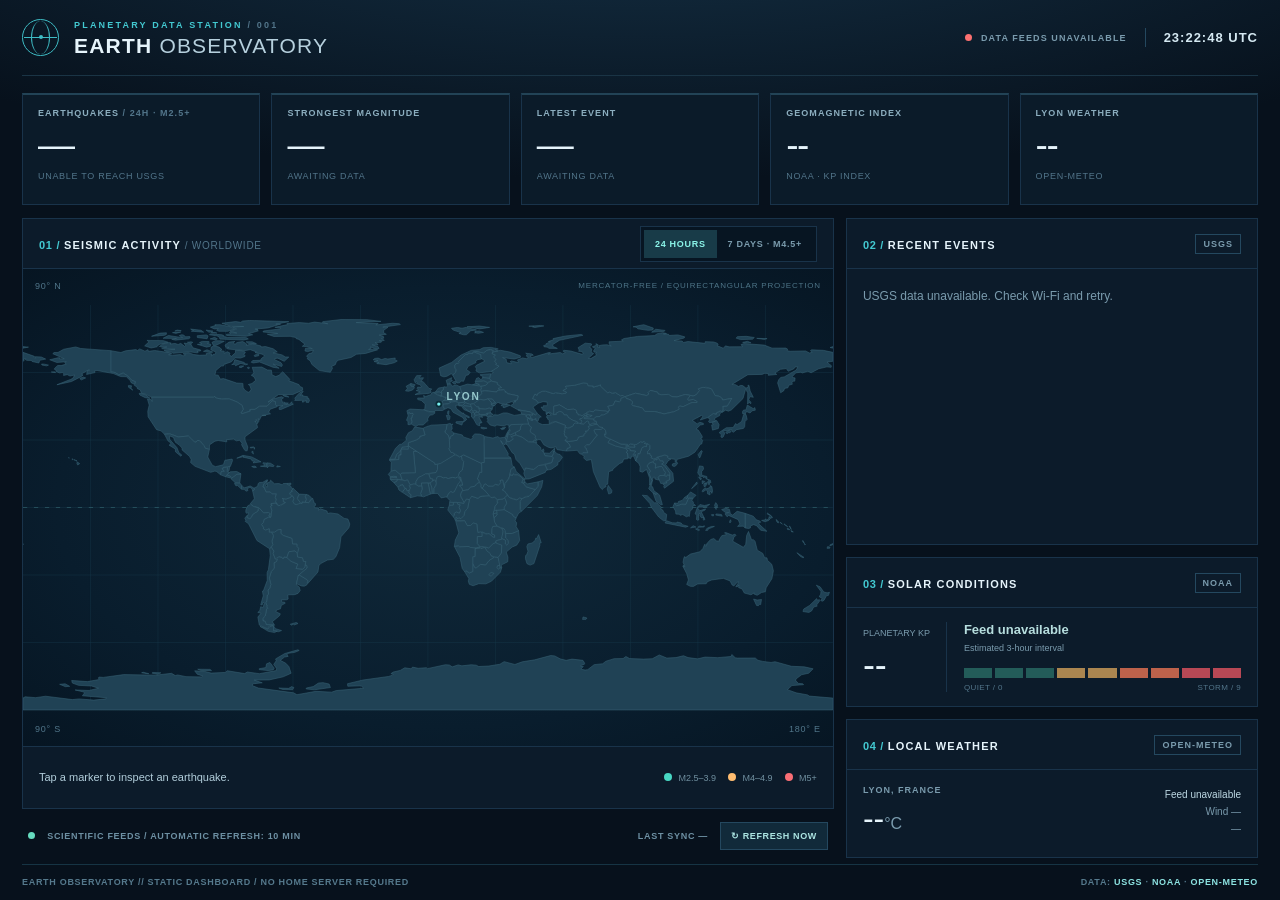
==== index.html @ fa3e9597 "Add files via upload" ====
<!doctype html>
<html lang="en">
<head>
  <meta charset="utf-8">
  <meta name="viewport" content="width=device-width, initial-scale=1, maximum-scale=1, viewport-fit=cover">
  <meta name="theme-color" content="#091422">
  <meta name="apple-mobile-web-app-capable" content="yes">
  <meta name="apple-mobile-web-app-status-bar-style" content="black-translucent">
  <meta name="apple-mobile-web-app-title" content="Earth Monitor">
  <link rel="apple-touch-icon" href="icon.png">
  <link rel="icon" href="icon.png">
  <title>Earth Observatory · Mission Control</title>
  <link rel="stylesheet" href="style.css">
</head>
<body>
  <div class="shell">
    <header class="topbar">
      <div class="brand-mark" aria-hidden="true"><div class="brand-core"></div></div>
      <div class="brand-text"><div class="eyebrow">PLANETARY DATA STATION <span class="brand-version">/ 001</span></div><h1>EARTH <span>OBSERVATORY</span></h1></div>
      <div class="top-right"><span id="overall-dot" class="signal-dot idle"></span><span id="connection-state">CONNECTING TO DATA SOURCES</span><span class="header-divider"></span><span id="utc-clock" class="clock">--:-- UTC</span></div>
    </header>

    <main class="workspace">
      <section class="metric-row" aria-label="Overview">
        <div class="metric"><div class="metric-label">EARTHQUAKES <span id="window-label">/ 24H · M2.5+</span></div><div class="metric-value" id="stat-count">--</div><div class="metric-foot" id="stat-count-foot">USGS LIVE FEED</div></div>
        <div class="metric"><div class="metric-label">STRONGEST MAGNITUDE</div><div class="metric-value" id="stat-largest">--</div><div class="metric-foot" id="stat-largest-foot">AWAITING DATA</div></div>
        <div class="metric"><div class="metric-label">LATEST EVENT</div><div class="metric-value" id="stat-recent">--</div><div class="metric-foot" id="stat-recent-foot">AWAITING DATA</div></div>
        <div class="metric"><div class="metric-label">GEOMAGNETIC INDEX</div><div class="metric-value" id="stat-kp">--</div><div class="metric-foot" id="stat-kp-foot">NOAA · KP INDEX</div></div>
        <div class="metric"><div class="metric-label">LYON WEATHER</div><div class="metric-value" id="stat-temp">--</div><div class="metric-foot" id="stat-temp-foot">OPEN-METEO</div></div>
      </section>

      <section class="content">
        <div class="map-column">
          <div class="map-panel panel">
            <div class="panel-head">
              <div><span class="section-index">01 / </span><span class="panel-title">SEISMIC ACTIVITY</span><span class="subtitle"> / WORLDWIDE</span></div>
              <div class="filter-set" role="group" aria-label="Earthquake feed">
                <button id="filter-day" class="filter active" type="button" aria-pressed="true">24 HOURS</button>
                <button id="filter-week" class="filter" type="button" aria-pressed="false">7 DAYS · M4.5+</button>
              </div>
            </div>
            <div class="map-wrap">
              <svg id="world-map" xmlns="http://www.w3.org/2000/svg" viewBox="0 0 960 480" aria-label="Map of recent earthquakes" role="img">
                <rect class="ocean" x="0" y="0" width="960" height="480" />
                <g class="gridlines">
                  <path d="M80 0V480M160 0V480M240 0V480M320 0V480M400 0V480M480 0V480M560 0V480M640 0V480M720 0V480M800 0V480M880 0V480"/>
                  <path d="M0 80H960M0 160H960M0 240H960M0 320H960M0 400H960"/>
                </g>
                <path class="equator" d="M0 240H960"/>
                <g id="land" class="land">
<path d="M960,282.8 L960,284.1 L956.6,285.4 L956.3,284.4 L960,282.8Z"/>
<path d="M953.8,286.3 L956.6,287 L956.1,288.4 L953,288.4 L953.8,286.3Z"/>
<path d="M0,282.8 L0.2,284 L0,284.1 L0,282.8Z"/>
<path d="M570.4,242.5 L580.5,248.3 L580.7,249.8 L584.5,252.5 L583.3,255.8 L585.2,258.2 L584.5,262.6 L587.5,267.5 L585.4,269.1 L577.4,271.3 L572.2,270.7 L570,265.1 L562,262.2 L559,257.4 L558.2,252 L562,249 L561.1,243 L570.4,242.5Z"/>
<path d="M456.9,166.2 L456.8,171 L448.1,170.8 L448.2,177.7 L445.7,177.9 L445.5,183.1 L434.5,184 L434.6,182.9 L440.7,182.7 L443,176.8 L446.7,173.9 L447.9,170.6 L449.6,168.3 L456.5,167.7 L456.9,166.2Z"/>
<path d="M152.4,109.3 L145,105.6 L140.2,104.5 L139.1,100.5 L135.7,99.3 L135.2,97.2 L132,95.2 L133.3,90.9 L128.8,89.2 L124.4,84.2 L118.7,80.6 L113.5,82.9 L109.2,80 L104,79.2 L104,54.1 L116,56.3 L121.6,54.3 L133.9,52.8 L135.7,53.9 L138.3,52 L144.6,54.7 L148.2,52.9 L148.6,54.9 L156.1,53.9 L172.7,56.3 L176.3,57.6 L172.5,58.9 L177.3,59.5 L186.8,58.7 L189.7,60.3 L192.6,59 L189.8,57.8 L191.6,56.9 L196.9,56.5 L201.8,58.6 L209.5,59.6 L217.5,59.2 L217.2,57.6 L219.5,57.1 L223.7,58 L223.7,60.6 L225.4,58.4 L227.5,58.5 L228.7,55.8 L222.7,53.1 L223,50.1 L226.1,48.2 L232.3,49.8 L235.9,52.8 L233.6,54.1 L238.5,54.7 L238.5,57.4 L242.1,55.3 L245.3,57 L244.5,59 L247.1,60.8 L251.8,56.6 L251.9,53.6 L259.7,54.2 L263.3,55.6 L263.4,56.9 L261.4,58.3 L263.3,59.7 L263,61 L257.7,62.9 L251.3,62.5 L247.1,67.3 L238.1,70.4 L237.9,72.1 L234.8,72.4 L228.7,77.6 L227.5,82.8 L231.4,83.2 L233.9,87.8 L237.6,87.2 L253.3,92.5 L260.6,92.9 L261,97.9 L262.9,100.9 L266.9,103.4 L269,102.6 L270.4,99.8 L269,95.6 L267.1,94.2 L271.4,93 L275.9,89.2 L273.9,85.2 L270.6,83.2 L273.8,80.4 L271.7,73.8 L283.1,73.5 L289.7,77 L294.4,77.2 L295.2,82.8 L299.6,84.8 L303.5,83.3 L307.8,79.1 L316.3,88.1 L315.2,89.8 L327.1,94.3 L328.2,96.6 L331.3,97.9 L331.5,100.9 L319.9,106 L302.9,106.1 L290.4,115.1 L296.9,111.2 L306.5,108.7 L308.9,110 L306.4,111.8 L308.1,116.7 L311.5,118 L315.9,117.6 L318.6,114.6 L318.8,116.6 L320.5,117.5 L305.7,123.9 L303.7,123.7 L303.6,121.4 L308.2,119.2 L301,119.6 L299.2,118.1 L299.2,114.5 L295.4,113.5 L289.3,120 L280.4,120 L275.1,123.7 L270.1,123.7 L268.9,124.1 L269.5,125.7 L260.2,128.9 L258.3,128.1 L261,123.8 L259.9,119.1 L253.7,114.9 L244.3,111.2 L235.6,111.6 L228.5,110.2 L227.2,108.3 L226.2,109.3 L152.4,109.3Z"/>
<path d="M256,73.5 L258,72.2 L261.7,72.3 L258.5,74.2 L256,73.5Z"/>
<path d="M267.3,45.9 L264.4,43.5 L271.8,43.6 L276.7,45.8 L267.3,45.9Z"/>
<path d="M265.8,74.4 L266.9,73.6 L268.6,74.2 L267.6,75.6 L265.8,74.4Z"/>
<path d="M230.4,40.1 L228.9,41.1 L221.8,40.2 L227.1,38.3 L230.4,40.1Z"/>
<path d="M229.8,33.3 L223.5,33.2 L222.8,32.4 L228.2,32.5 L229.8,33.3Z"/>
<path d="M217,29.7 L225.2,30.9 L220.5,32.4 L217,29.7Z"/>
<path d="M261.5,41.5 L233.5,40.4 L232.3,37.6 L229.6,36.5 L221,35.3 L222,34.2 L235.7,35.3 L238,36.1 L237.4,37.1 L242.2,38.4 L263.7,38.1 L267.1,40.2 L261.5,41.5Z"/>
<path d="M177.2,32.7 L187.1,32 L181.2,33.6 L177.2,32.7Z"/>
<path d="M182.7,29.7 L187.6,30.4 L179.9,30.9 L182.7,29.7Z"/>
<path d="M332.2,102.4 L328.5,107.2 L330.3,106.3 L332.1,106.8 L331.1,107.8 L337.4,108.7 L336.6,110.6 L338.4,110.2 L339.6,113.2 L338.5,115.6 L335.5,115.2 L335.4,112.7 L332.3,115 L330.7,114.9 L332.6,113.6 L330,113 L322,113.1 L323.2,111.3 L322,110.6 L327,104.8 L331,102.3 L332.2,102.4Z"/>
<path d="M251,64.7 L262.3,68.1 L262.5,69.4 L266.4,70.1 L264,70.9 L258.4,69.1 L251.9,71.9 L251,70.3 L247.4,70.6 L249.7,69.2 L251,64.7Z"/>
<path d="M264.7,47.8 L272.5,46 L282.1,48.6 L282.4,49.8 L287.4,49.2 L296.6,51.9 L301.4,55.5 L296.5,56.7 L307,59.1 L310.9,61.5 L315.1,61.7 L309.6,66.7 L302.1,63 L298.6,63.3 L298.3,64.8 L305.8,68.3 L307.5,71 L306.6,72.9 L296.6,70 L303.6,74.9 L296.3,73.8 L280.4,67.5 L272.8,68.7 L270.5,67.8 L272.3,65.8 L282.8,65.5 L281.9,64.5 L282.8,63.2 L286.3,60.6 L284.5,58.5 L275,56.3 L276.7,55.6 L269.4,52.9 L263.2,54 L243.5,52.2 L241.3,51.3 L244.1,50.1 L240.3,50.1 L239.5,47.4 L244.2,43.9 L251.1,43.2 L249.2,44.9 L251.3,46.6 L253.7,44.4 L260.5,43.3 L265.1,46.1 L264.7,47.8Z"/>
<path d="M228,42.3 L233.5,42.4 L238.6,43 L228.6,47.9 L225.6,47.8 L224,44.2 L228,42.3Z"/>
<path d="M152.4,37 L162.4,33.3 L170.1,32.9 L169.8,35 L167.7,35.9 L152.4,37Z"/>
<path d="M124.9,95.5 L128.7,95.7 L127.9,98.7 L130.2,100.9 L125.2,97.6 L124.9,95.5Z"/>
<path d="M198.7,28.5 L211.1,29.9 L214.2,32.2 L199.5,31 L202.1,30.2 L198.7,28.5Z"/>
<path d="M150.6,110.6 L144.9,109.8 L138.5,106.7 L137.7,104.6 L144.7,105.9 L150.6,110.6Z"/>
<path d="M146.9,41.9 L166.5,42.2 L172,44.1 L162.1,46.6 L158.8,48.5 L158.8,49.6 L151.8,50.9 L144.2,48.4 L149.5,43.5 L146.9,41.9Z"/>
<path d="M192.5,37.7 L197.7,37.4 L198.1,38.7 L196.5,40 L180.7,41.6 L176.3,40.7 L181.9,39.6 L166.1,39.4 L172.3,36.1 L189.2,38.7 L185.3,36.2 L187.8,35.2 L190.5,35.5 L192.5,37.7Z"/>
<path d="M190.9,45.1 L198.9,46.2 L201.4,50.7 L210.7,53.3 L210.4,54.4 L206.1,54.7 L207.8,55.7 L206.9,56.7 L197.4,55.5 L177.8,57.2 L176.4,56 L170.4,55.6 L167.1,53.4 L180.2,52.4 L165.6,51.9 L164.2,50.9 L170.4,49.8 L161.6,49.2 L165.7,46.1 L172.8,44.5 L175.6,45 L174.2,46.3 L180.2,45.5 L183.9,46.8 L186.9,45.4 L191.5,48.9 L192.8,47.8 L190.9,45.1Z"/>
<path d="M212.2,46.1 L209.2,44.4 L212.4,43.1 L220.3,43.3 L221,44.1 L218.5,45.4 L222.6,46.5 L222.1,48.9 L217.7,49.9 L206.7,46.6 L212.2,46.1Z"/>
<path d="M194.8,44.1 L199.3,43.6 L201.3,44.2 L199,46 L194.8,44.1Z"/>
<path d="M217.3,35.4 L219.4,36.6 L218.2,40 L206.7,38.5 L206.5,36.4 L217.3,35.4Z"/>
<path d="M222.1,26.2 L228.5,24.1 L227.4,23.4 L233.6,23.3 L245.8,25.8 L251.2,28.4 L242.6,31.2 L232.3,31.1 L229.5,30 L231.6,28.3 L226.7,28.3 L222.1,26.2Z"/>
<path d="M235.8,21.6 L252,19.6 L258.2,20.5 L260.2,19 L268.5,18.3 L315.1,19.7 L299.6,22.7 L305.4,22.6 L290.2,27.2 L274.9,28.5 L278.6,28.8 L276.7,29.3 L279,30.6 L267.3,34.1 L272.3,35.3 L265.2,36.9 L241.4,36.1 L241,34.8 L246,34.2 L244.6,32.3 L253.4,33.2 L245.4,31 L253.1,28.4 L248.2,26 L261.7,25.4 L246.4,25.3 L235.8,21.6Z"/>
<path d="M279.4,60.1 L274.7,61.1 L274,59.8 L277.6,57.9 L279.7,58.6 L279.4,60.1Z"/>
<path d="M218.1,53 L224.9,55.7 L223.3,56.6 L213.9,54.9 L218.1,53Z"/>
<path d="M307.9,107 L312.4,107.4 L315.2,109.1 L310.4,108.3 L307.9,107Z"/>
<path d="M309.3,114.6 L310.2,115.9 L314.6,116.2 L312.3,117.4 L309,116.3 L309.3,114.6Z"/>
<path d="M152.4,109.3 L226.2,109.3 L227.2,108.3 L228.5,110.2 L235.6,111.6 L244.3,111.2 L253.7,114.9 L259.9,119.1 L261,123.8 L258.3,127.8 L259.5,128.9 L269.5,125.7 L268.9,124.1 L270.1,123.7 L275.1,123.7 L280.4,120 L289.3,120 L295.4,113.5 L299.2,114.5 L299.2,118.1 L301.4,120.5 L293,123.5 L291.1,127.1 L293.4,129 L283.4,130.9 L288.1,130.9 L282.8,131.3 L280.3,136.2 L278.6,134.7 L279.8,137.6 L277.5,140.8 L278.1,138.8 L276.4,135.6 L276.5,138.4 L274.7,138 L276.5,138.9 L278.1,145.2 L263.1,156.2 L263.2,159.9 L266.5,168.3 L265.7,172.8 L263.5,172.8 L262.1,171 L259.1,165.6 L259.6,163.9 L256.8,160.2 L253,161 L249.6,158.9 L241.1,159.6 L241.6,162.2 L231.4,160.6 L227.5,161.4 L221,165.8 L221,171 L219.9,171.1 L215.9,169.7 L210.8,161.7 L206.7,160.6 L205,162.7 L202.8,161.9 L196,155.3 L183.9,156.4 L174.1,152.7 L167.7,153.2 L163.9,149.3 L158.3,147.7 L148.3,132.5 L147.9,126 L149.6,118.6 L147.5,111.5 L151.7,111.9 L153.1,114.4 L152.4,109.3Z"/>
<path d="M64.4,186 L67.2,188 L64.8,189.6 L63.8,187.5 L64.4,186Z"/>
<path d="M64,184.6 L62.9,185.1 L62.1,184.2 L62.4,184 L64,184.6Z"/>
<path d="M60.7,183.4 L61.9,183.8 L60.5,183.7 L60.7,183.4Z"/>
<path d="M58.6,182.1 L59.6,183.1 L59.4,183.3 L58.3,183.2 L58.6,182.1Z"/>
<path d="M54.4,180.7 L54.8,181.6 L53.9,181.2 L54.4,180.7Z"/>
<path d="M33.5,79.4 L38.2,79.2 L38.5,80.2 L33.5,79.4Z"/>
<path d="M71.4,85.4 L74.3,86.4 L69.3,88.7 L68,88 L67.5,86.8 L71.4,85.4Z"/>
<path d="M104,54.1 L104,79.2 L109.2,80 L113.5,82.9 L118.7,80.6 L124.4,84.2 L128.8,89.2 L133.3,90.9 L131.9,93.9 L128.1,92 L127.3,89.7 L122.5,85 L115.7,84.8 L107,81.2 L87.7,77.6 L84.7,78.2 L85.3,80.1 L75.4,82.3 L76.2,78.1 L79.1,77.2 L78.3,76.6 L69.3,81.7 L71.2,83 L68.7,84.9 L57.5,90.7 L40.2,94.5 L56.8,88 L59.4,86.5 L61.2,82.9 L55.8,84.2 L52.4,82.5 L48.1,83.5 L48.3,81 L46.6,80 L43.2,80.5 L39.1,78.6 L39.1,77.1 L37,76 L38,74.5 L41.2,71.6 L45.2,71.8 L51.3,70 L49.3,68.3 L51.3,67.2 L40.1,68.1 L31.7,64.9 L41.4,62.5 L43.6,62.5 L43.2,63.8 L48.9,63.7 L35.3,57.7 L36.8,56.3 L41.5,56.2 L48.2,52.4 L62.5,49.7 L68.4,51.5 L104,54.1Z"/>
<path d="M22,69.9 L25.4,70.1 L30.2,71.2 L27.9,72.1 L22.5,71.2 L22,69.9Z"/>
<path d="M713,108.8 L708.7,110.8 L708.6,113.5 L707.1,114.7 L701.8,113.8 L699.9,118.6 L693.2,120.2 L695.6,124.9 L693.8,125.5 L694,127.1 L691,125.7 L677.9,124.5 L676,126.7 L669.8,126.1 L663,131.6 L657.9,130.2 L657.4,128 L656.1,128 L656.3,125.3 L653.1,123.4 L645.4,124 L636,118.4 L629.1,120 L629.2,129.8 L624.2,127.1 L620,128.6 L620,125.9 L616.9,125 L614.1,121 L616.7,121.3 L616.8,119.3 L621.4,119.3 L621.4,115.1 L616.5,114.5 L610.9,116.3 L608.2,112.7 L603.9,110.9 L606.8,105.5 L609.5,107 L609.9,105.1 L615.4,102.2 L619.5,102.1 L628.6,105 L631.4,103.9 L639,105.2 L643.6,104.5 L644.2,103.3 L639.9,101.4 L644.5,98.7 L642.6,96.9 L643.8,96 L653.8,95.1 L664.2,92.3 L669,92.9 L669.8,95.6 L676,95.9 L675.8,97.4 L685,94.7 L684.1,95.5 L693.4,104.4 L694.8,103 L698.5,104.5 L702.4,103.8 L708.1,107.5 L711.5,107.1 L713,108.8Z"/>
<path d="M629.2,129.8 L629.1,120 L636,118.4 L645.4,124 L653.1,123.4 L656.3,125.3 L656.1,128 L657.4,128 L657.9,130.2 L661.3,130.3 L662,131.6 L669.2,127.3 L667.8,129.3 L674.8,131 L671.4,132.9 L668.3,132.8 L668.4,130.8 L664.9,131.4 L662.8,134.6 L660.5,134.5 L659.8,135.6 L661.8,136.3 L662.4,138.2 L660.9,140.9 L657.4,140.4 L657.5,138.7 L651.1,136.3 L646.3,133.2 L645,130.4 L641.2,130.1 L639.9,127.4 L636.3,126 L631.8,128.5 L632.3,129.8 L629.2,129.8Z"/>
<path d="M856,246.9 L865.6,250.3 L869.3,254.6 L873.7,256.2 L874.4,257.6 L871.9,257.9 L872.5,259.7 L881.8,268.2 L874.4,267 L869.5,261.5 L866,260.3 L862.1,262 L862.4,264 L860.3,264.9 L856.1,264.3 L856,246.9Z"/>
<path d="M887,249.8 L888.4,252 L887.5,252.7 L886.4,250.1 L881.8,247.3 L882.5,246.7 L887,249.8Z"/>
<path d="M883.5,255.6 L879.2,256.8 L875.5,255.3 L879.6,254.7 L880.4,253.3 L880.6,254.8 L882.2,254.5 L884.4,252.7 L884.1,251.1 L885.7,251.1 L886.2,253 L883.5,255.6Z"/>
<path d="M892.7,254.2 L896.1,257.4 L895.7,258.2 L893.8,257.4 L892.7,254.2Z"/>
<path d="M856,246.9 L856.1,264.3 L853.7,262.1 L847,262.4 L849.8,259.5 L847.8,254.4 L836.4,249.4 L834.6,251 L832,247.5 L836.5,245.9 L832.6,245.9 L828.1,242.5 L833,241 L837.3,242.1 L838.5,247.4 L841.2,249 L846.5,244.5 L856,246.9Z"/>
<path d="M813.2,263.7 L811.8,267 L809.2,267.3 L810.6,264.8 L813.2,263.7Z"/>
<path d="M837.9,258.4 L837.6,256.4 L838.7,254.5 L839.3,256.6 L837.9,258.4Z"/>
<path d="M794.4,229 L792.8,231.4 L794.8,233.9 L794.3,235.1 L797.3,237.6 L794.2,237.9 L793.4,242.1 L790.8,244 L789.7,250.7 L789.3,249.8 L786.3,251 L782,248.3 L778.8,249.3 L777.9,248 L773.9,247.8 L773.5,244.2 L770.5,238.9 L772.4,234.6 L774.7,237.9 L781,236 L783.5,236.8 L785.7,236.2 L789,228.5 L794.4,229Z"/>
<path d="M821.7,247.6 L827.9,248.3 L828.9,250.3 L821.1,249 L821.7,247.6Z"/>
<path d="M818.3,250.1 L816.5,249.6 L816,248.5 L818.7,248.3 L818.3,250.1Z"/>
<path d="M821.2,234.2 L823.2,237 L823,239.3 L821.7,239 L821.6,242.4 L819.7,237.3 L821.2,234.2Z"/>
<path d="M807.8,237.7 L814,236.2 L809.8,239.4 L800.5,239.4 L800.1,241.4 L802.5,243.8 L808.9,241.6 L808.7,242.9 L804,245.1 L808.4,254.2 L807,255 L806,254.1 L807.3,251.9 L804,252.2 L802.4,249.6 L802.6,247 L800.8,247.8 L801.1,254.7 L799.5,255.1 L798.3,254.3 L798.7,249.3 L796.7,247.5 L799.5,239.6 L802.4,236.5 L807.8,237.7Z"/>
<path d="M800.8,267.4 L797.2,265.5 L799.7,265 L802.1,266.6 L800.8,267.4Z"/>
<path d="M801.9,262 L805.4,262.6 L807.7,261.6 L807.4,263.1 L799.8,263.5 L801.9,262Z"/>
<path d="M794.4,261.6 L797.7,263.2 L791.3,264.1 L794.4,261.6Z"/>
<path d="M762.8,255.7 L769.7,258.1 L774.8,258.3 L775.4,257.2 L780.3,258.5 L781.3,260.3 L788.5,262.3 L785.5,263.3 L761,258.3 L762.8,255.7Z"/>
<path d="M758.3,242.9 L759.7,246.2 L763,248.2 L762.2,255.6 L759.2,255.7 L753.6,251.3 L744.7,239.5 L742.9,235.1 L734.1,225.4 L740,226 L748.4,234.4 L751.1,234.4 L753.3,236.3 L756.9,239.7 L755.8,241.9 L758.3,242.9Z"/>
<path d="M297,380.4 L299.3,383.6 L306.5,385.9 L302.8,387.3 L297,386.3 L297,380.4Z"/>
<path d="M326.3,320.6 L324,331.8 L327.4,334.1 L328.6,338.4 L326,341.8 L322,343.3 L313.8,343.5 L314.3,348.5 L312.7,349.4 L306.4,349.5 L306.7,352.2 L310,352.1 L310.8,353.5 L306.2,356 L305.2,360.1 L300.5,361.5 L299.8,363.5 L305,366 L304,368.4 L295.6,375.3 L298.3,379.6 L288.2,378.7 L287.2,375.1 L284.5,374.3 L284.2,371.5 L287.1,368.7 L288.9,359.9 L290.1,359.4 L288.6,357.9 L289.4,356.8 L287.6,352.7 L288.7,352.1 L289.6,343.8 L291.2,342.8 L290.3,337.8 L292.4,336 L293.8,331.2 L291.9,323.6 L294.3,315.9 L297.9,311.7 L297.6,305.4 L300.5,304.1 L301,300.6 L303.3,298.2 L306.8,298.9 L308.3,300.8 L309.4,298.6 L312.4,298.8 L317.7,303.7 L325.9,307.1 L323.7,312.3 L331.5,313 L335.7,308.1 L336.9,311.8 L326.3,320.6Z"/>
<path d="M297,380.4 L297,386.3 L301.4,386.4 L298.3,388.3 L290.7,386.8 L280.9,380.9 L290.4,384.2 L292.6,381.1 L297,380.4Z"/>
<path d="M294.4,286.9 L297.5,291.7 L296.6,294.3 L299.1,301 L301.4,301.3 L300.5,304.1 L297.6,305.4 L297.9,311.7 L294.3,315.9 L291.9,323.6 L293.8,331.2 L292.4,336 L290.3,337.8 L291.2,342.8 L289.6,343.8 L288.7,352.1 L287.6,352.7 L289.4,356.8 L288.6,357.9 L290.1,359.4 L288.9,359.9 L287.1,368.7 L284.2,371.5 L284.5,374.3 L287.2,375.1 L288.2,378.7 L297.1,379.5 L291.1,381.1 L290.6,383.6 L289.5,383.6 L280.1,379.4 L278.4,369.8 L282.3,365.2 L278.3,364.4 L280.8,362 L281.7,357.6 L284.7,358.5 L286.1,353 L284.3,352.3 L283.5,355.6 L281.8,355.3 L284.8,344.7 L283.8,339.1 L284.9,339 L289.5,326.5 L289.4,317 L290.9,313.7 L293.1,297 L292.3,288.9 L294.4,286.9Z"/>
<path d="M557.4,247.6 L559,257.4 L562,262.2 L556.6,262.7 L555.7,271.4 L559,272.5 L559.2,275.4 L557.2,275.3 L552.4,271 L550.8,271.8 L544.7,269.2 L539.1,269.6 L537.9,259.4 L533.6,258.5 L530.7,261.3 L526.6,261.5 L523.5,255.7 L512.5,255.4 L516.3,252 L518.9,253.3 L522.7,249.4 L523.8,244.6 L527,241.1 L529.4,228.8 L531.9,226.6 L539.7,229.3 L540.9,227.4 L548.4,226 L553,226 L555.8,228.6 L559.2,227.7 L562.2,230.6 L562.1,233.8 L563.1,234.1 L559.7,238.4 L557.4,247.6Z"/>
<path d="M590.9,244.5 L589.3,242.3 L589.3,232.6 L592.3,228.7 L599.9,226.7 L610.5,214.8 L610.5,209.6 L616.3,207.9 L614.8,215.5 L609.6,225.8 L590.9,244.5Z"/>
<path d="M584.5,252.5 L580.7,249.8 L580.5,248.3 L570.4,242.5 L570.4,239.7 L573.4,234.9 L570.7,228.7 L574.1,225.3 L576.4,228.1 L581.7,230.4 L585.5,230.9 L588.7,228.6 L591.6,229.5 L589.3,232.6 L589.3,242.3 L590.9,244.5 L587.4,246.9 L584.5,252.5Z"/>
<path d="M545.5,218.1 L543.5,216.9 L542.6,216.1 L542.8,213.1 L539.4,206.3 L538.5,206.4 L541.4,198.2 L543.7,198.4 L543.6,186.7 L546.7,186.7 L546.7,181.3 L578.3,181.3 L580,190.4 L582.4,192 L578.3,194.8 L576.7,203.8 L571.4,211.7 L570.6,216.8 L568.6,207.5 L567.3,207.3 L565.5,208.1 L566.4,210.5 L563.6,213.8 L560,212.6 L557.2,214.9 L551.3,214.8 L548.8,212.2 L546.9,212.6 L545.4,216.2 L543.7,217 L545.5,218.1Z"/>
<path d="M543.6,187.8 L543.7,198.4 L541.4,198.2 L538.5,206.4 L539.4,206.3 L541,210.3 L537.9,211.8 L536,214.7 L530.2,216 L527.9,219 L520.7,220.2 L519.9,216.5 L517.2,214.5 L517.8,213.3 L521.2,213.4 L518.9,204.5 L517.2,204.4 L516.1,201.7 L517.3,198.2 L520.7,195.7 L522.4,185.6 L520.3,183.2 L519.6,179 L522.3,177.6 L543.6,187.8Z"/>
<path d="M288.8,187.4 L288.8,191.9 L281.4,191.1 L287.1,190.2 L284.2,187.6 L284.8,186.9 L288.8,187.4Z"/>
<path d="M289.6,193.1 L289.1,187 L293.5,187.6 L297.8,190.4 L296.8,191.5 L291.5,190.9 L289.6,193.1Z"/>
<path d="M956.6,50.4 L960,49.3 L960,51.1 L956.6,50.4Z"/>
<path d="M610.9,116.3 L604.5,121 L609.6,128.5 L607.5,130.3 L601.3,126.7 L586.5,124.2 L577.8,119.3 L582,116.7 L580.5,115.6 L584.4,114.5 L581.9,114.4 L582,113.2 L586,112.3 L586.9,107.7 L574.3,105.1 L573.4,103.4 L571.3,103.3 L571.7,101.9 L570,100.4 L564.8,101.1 L563.5,98.5 L567.2,97.7 L562,93.8 L562.3,91.9 L555.1,90.2 L552.8,86.7 L553.9,85.9 L553.1,83.4 L557.6,79.9 L554.9,78.7 L564,72.4 L560.1,70.5 L561.2,68.8 L558.8,66.8 L560.6,64.5 L557.5,61.5 L559.9,59.5 L555.9,57.7 L556.2,55.8 L565.7,53.6 L577.4,55.8 L589.5,60.1 L589.7,61.9 L582.4,64 L568.5,62.3 L572.8,64.3 L573.2,68.2 L578.7,69.7 L579,68.4 L577.4,67.3 L579.1,66.3 L585.6,67.9 L587.8,67.3 L586,65.3 L592.2,62.7 L597.2,63.8 L598.8,62 L596.5,60.4 L597.8,58.8 L595.9,57.1 L603.3,58 L604.9,59.5 L601.5,59.8 L601.5,61.3 L603.6,62.2 L623.2,56.4 L625.3,56.5 L622.6,58.1 L636.8,56.3 L639.8,57.9 L642.9,56.2 L640.1,54.6 L641.5,53.7 L649.3,54.5 L662.7,58.4 L664.5,57 L661.7,55 L658.5,54.8 L659.4,53.5 L657.9,50.6 L666.5,45.2 L673.6,45.9 L674.1,47.4 L671.6,49.6 L674.1,52.3 L673.5,55.9 L676.4,57.6 L670.1,63.1 L673.1,63.5 L680.1,59.3 L678.6,57.8 L679.8,56 L676.9,55.8 L676.3,54.3 L678.4,51.6 L674.9,49.5 L679.7,47.7 L679.1,45.8 L681.8,47.2 L680.8,49.8 L683.6,50.3 L682.4,48.3 L686.9,47.3 L692.4,47.1 L697.3,48.7 L695,46.4 L694.7,43.6 L711.5,42.8 L709.4,41.4 L712.4,39.7 L728.6,37.2 L748.7,36.2 L752,33.9 L758.3,32.8 L762.8,33.7 L759.2,34.3 L765.3,34.7 L766,36.1 L776.2,35.4 L784.4,37.7 L783.7,39.1 L771.7,42.2 L781.4,42.7 L782.7,44.4 L788.2,43.3 L808.5,45.4 L808.7,43.4 L818.6,43.8 L822.9,45.2 L824.1,46.9 L822.6,48.1 L830.1,51.2 L832.7,48.4 L837,49.6 L853,49.4 L851.1,46.9 L854.6,45.7 L878.7,47.5 L887.9,51.1 L904,51 L906.2,52.1 L905.9,54.1 L909.2,54.8 L927.6,54.4 L932.2,56.8 L935.5,56 L933.4,54.3 L934.5,53.1 L948.6,53.7 L960,56.1 L960,66.7 L953.1,67.7 L958.3,72 L957.9,73.9 L953,73.3 L943.1,75.6 L934.2,80.3 L930.4,78.5 L923.5,80.6 L922.2,79.6 L916.1,80.4 L912,84.7 L912.1,85.8 L915.2,86.4 L914.8,90.2 L912.3,90.3 L911.2,92.6 L912.3,93.7 L907.7,95.1 L906.7,98.1 L902.7,98.8 L901.9,101.5 L898.1,104 L894.5,92.3 L895.8,88.6 L898.2,85.8 L902.3,85.2 L916.5,77 L918.6,73.2 L915.4,73.4 L913.8,75.6 L907,78.5 L904.8,75.3 L897.9,76.2 L891.2,80.6 L893.5,82.3 L883.4,83.3 L883.6,81.3 L879.4,80.9 L876.1,82.2 L859.2,82.6 L840.3,94.1 L844.5,94.4 L848.4,96.7 L850.1,95.3 L853.1,95.5 L856.9,98.4 L853.5,110.8 L839.7,124.3 L836.1,125.8 L832.7,124.6 L828.7,127.4 L830.1,122.4 L829.4,120.1 L834.9,119.6 L840.1,110.7 L829.3,112.6 L828.2,110.1 L825.1,108.2 L820.4,107.3 L815.9,99.2 L809.5,97.4 L800.5,99.3 L802,101.4 L798.1,106.3 L794.3,108 L785,106 L775.1,109 L769.3,108.6 L765,105.9 L756.5,106.4 L752.7,105.3 L752.2,103.3 L743.6,101.2 L740.9,104 L742,105.5 L739.4,107.4 L726,104.5 L713,108.8 L711.5,107.1 L708.1,107.5 L702.4,103.8 L698.5,104.5 L694.8,103 L693.4,104.4 L684.1,95.5 L685,94.7 L675.8,97.4 L676,95.9 L669.8,95.6 L669,92.9 L664.2,92.3 L653.8,95.1 L643.8,96 L642.6,96.9 L644.5,98.7 L639.9,101.4 L644.2,103.3 L643.6,104.5 L639,105.2 L631.4,103.9 L628.6,105 L619.5,102.1 L615.4,102.2 L609.9,105.1 L609.5,107 L606.8,105.5 L603.9,110.9 L608.2,112.7 L610.9,116.3Z"/>
<path d="M723.1,25.8 L735.8,23.3 L747.2,27.3 L746.5,29.7 L740.7,30 L728.8,28.2 L726.8,26.3 L723.1,25.8Z"/>
<path d="M750,28.7 L761,30.1 L760.2,31.2 L745.2,32.2 L750,28.7Z"/>
<path d="M846.7,37.5 L857.3,37.1 L866.9,38.5 L864.8,40.5 L850.5,41 L845.3,39.3 L846.7,37.5Z"/>
<path d="M869.7,39.5 L882,39.8 L878.9,40.8 L869.7,39.5Z"/>
<path d="M853,44.3 L858.8,43 L862.9,44.8 L858.9,44.8 L853,44.3Z"/>
<path d="M599.6,25.1 L613.4,24.2 L617.4,24.8 L606.9,26.6 L604,26 L605.5,25.2 L599.6,25.1Z"/>
<path d="M540.6,95.1 L535.7,95.2 L532.4,94.9 L536.7,92.8 L540.7,93.7 L540.6,95.1Z"/>
<path d="M622.7,43.3 L629.1,41 L628.4,39.8 L643.1,36.7 L661.8,34.8 L663.6,35.9 L635.9,41.8 L627.8,47 L628.3,49.2 L633.4,51.4 L623.1,51.3 L622.4,50.1 L617.6,49.4 L617.2,48 L619.9,47.4 L619.9,45.9 L625.1,43.7 L622.7,43.3Z"/>
<path d="M860.4,95 L862,102 L865.7,109.4 L861.8,108.5 L860.2,112.4 L862.8,115.1 L862.7,117 L860.7,115.4 L858.9,117.4 L859.1,104.1 L857.6,101.5 L857.8,97.9 L860.3,96.6 L859.2,95.4 L860.4,95Z"/>
<path d="M13.5,60.8 L13.3,62.4 L15.1,63.1 L14.5,61.2 L21.7,61.6 L26.9,64.1 L19.9,65.5 L18.8,68.7 L10.7,66.9 L10.1,65.7 L4.4,65.6 L2.9,64.7 L3.5,63.7 L0.3,64.3 L1.5,65.6 L0,66.7 L0,56.1 L13.5,60.8Z"/>
<path d="M6.5,49.9 L0,51.1 L0,49.3 L6.5,49.9Z"/>
<path d="M566.5,119.1 L569.9,116.7 L577.4,118.7 L570.4,121.7 L568.9,121.2 L569.5,119.9 L566.5,119.1Z"/>
<path d="M269.4,168.6 L272.4,168.4 L272.5,169.1 L269.6,169.5 L269.4,168.6Z"/>
<path d="M272.6,167.9 L274.7,169.1 L274.2,171 L273.8,169.3 L272.6,167.9Z"/>
<path d="M270.9,174.5 L272.3,172.9 L273.2,176.6 L270.9,174.5Z"/>
<path d="M316.8,378.3 L323.9,376.3 L326,377.5 L321.6,379.2 L320.4,378.3 L318.1,379.5 L316.8,378.3Z"/>
<path d="M520.4,27.5 L525.3,26.5 L537.5,29.5 L530.7,30.5 L525.6,35.2 L522.4,35.3 L516.7,33.7 L519.1,32.7 L509.9,29.7 L507.9,27.6 L515.1,26.6 L520.4,27.5Z"/>
<path d="M562.9,54.5 L556.2,55.8 L557.4,54 L554,52.9 L549.8,53.8 L546,56.9 L536.7,55 L533.4,55.8 L533,57.6 L528,57.2 L527.3,58.6 L524.7,58.6 L516.1,67.2 L517.1,68.1 L516.2,69.2 L513.5,69.2 L511.8,71.7 L512,75.2 L513.7,76.6 L512.8,79.7 L509.4,83.1 L507.6,81.4 L502.4,84.5 L498.8,85.1 L495.1,83.8 L493.3,74.7 L508.1,68 L519.4,59.2 L531.2,53.8 L541.4,52.8 L545.5,50.6 L555.1,50.2 L563.4,52.1 L560,52.8 L562.9,54.5Z"/>
<path d="M553.1,26.5 L541.4,28.3 L526.3,25.8 L541.1,24.9 L553.1,26.5Z"/>
<path d="M545.9,32.4 L540,33.5 L535.3,32.9 L537.1,32.2 L535.5,31.3 L541,30.8 L545.9,32.4Z"/>
<path d="M355.3,19.7 L377,17.2 L407.7,17.3 L424.4,19.4 L394.9,20.8 L421.1,22 L418.2,23.6 L438,21.6 L445.9,22.1 L447.4,23.2 L426.5,26.2 L432.7,26.3 L427.5,30 L427.5,33 L430.7,34.7 L422.2,35.7 L427.1,37.1 L427.7,39.3 L424.9,39.6 L428.3,41.9 L422.4,42.1 L425.5,43.2 L424.6,44.1 L417.2,44.5 L420.5,46.3 L420.5,47.5 L413.9,47.1 L421,49.4 L422,51.6 L417.2,52.1 L411.9,49.5 L412.8,51.3 L409.7,52.7 L420.4,53 L406,57.4 L395.3,58.3 L388.8,62.2 L373.8,65.4 L371.5,67.1 L370.2,70.7 L365.8,72.8 L366.9,74.9 L364.3,79.7 L351.3,77.7 L342.3,70.3 L340.6,66.2 L336.9,63.7 L337.9,61.8 L336.1,60.8 L338.7,57.7 L342.7,56.7 L344.3,53.5 L337.4,55.2 L334.2,54.4 L335,51.1 L343,51.8 L336,49.2 L331.1,48.9 L334.1,46.4 L327.1,40.8 L323.7,39.7 L323.8,38.6 L316.6,37.1 L297.3,37.2 L289.6,34.6 L302,33.7 L284.5,31.9 L284.9,30.8 L304.8,28.3 L305.8,27.3 L298.6,26.4 L314,23.1 L312.9,21.9 L327.4,20.8 L338.6,21.6 L345.6,20.2 L361.3,22.2 L354.9,20.8 L355.3,19.7Z"/>
<path d="M663.8,369.7 L668.1,370.8 L668.2,371.3 L667.4,372.6 L663.3,372.7 L663.8,369.7Z"/>
<path d="M813.2,263.7 L815.9,262.5 L819.6,262.4 L813.6,265 L813.2,263.7Z"/>
<path d="M523.6,316.2 L524.9,314.9 L529.2,317.5 L533.1,315.9 L533.1,306 L535.7,311.5 L537.6,311.3 L542.2,307.4 L548.4,308 L552.3,302.9 L558.5,298.9 L563.2,299.3 L565.1,305 L564.9,308.9 L562.8,308.6 L561.8,311.3 L563.4,312.8 L567.5,311.3 L565.9,316.7 L555.3,327.4 L548.7,330.5 L540.2,330.3 L533.5,332.8 L529,331 L527.8,327 L528.6,324.4 L523.6,316.2Z"/>
<path d="M554.9,316.9 L558.2,318 L555,321.5 L552,319.7 L554.9,316.9Z"/>
<path d="M167.7,153.2 L174.1,152.7 L183.9,156.4 L196,155.3 L202.8,161.9 L205,162.7 L206.7,160.6 L208.9,160.6 L214.6,166.6 L215.9,169.7 L221,171 L219,180.1 L224.3,189.8 L228.2,191.6 L236.2,189.7 L237.9,188.6 L239.3,184 L247.9,182.6 L248.4,184.4 L245.8,191.3 L237.3,192.5 L237.3,194 L236.1,194 L238.8,197.1 L235.3,197.2 L234.1,201.2 L229.7,197.5 L227.5,196.8 L222.5,198.3 L204,191.2 L198.7,186.8 L199.3,182.9 L197.3,179.3 L188.6,171.8 L188.6,169.5 L185,165.7 L180.7,162.8 L178.3,156.9 L173.9,155.2 L173.5,156.3 L174.2,159.6 L182.4,168.9 L184.9,175.2 L188.2,177.7 L187.1,179.2 L180.8,174 L180.5,170.6 L173.2,166.1 L175.6,163.8 L172,161.2 L167.7,153.2Z"/>
<path d="M326.3,320.6 L328.1,320.3 L336.6,325.5 L338.1,327.3 L336.5,331.7 L333.5,333.2 L330.1,333 L324.2,330.4 L326.3,320.6Z"/>
<path d="M337.7,330 L336.9,328.5 L338.1,327.3 L336.6,325.5 L328.1,320.3 L326.3,320.6 L336.9,311.8 L337,309.7 L335.7,308.1 L334.3,308.6 L335.2,304.1 L332.3,303.9 L331.2,299.6 L325.5,298.9 L324.9,293.8 L326.7,288.5 L324.6,286.1 L324.7,283.5 L319.6,283.4 L318.7,276.7 L308.5,273.2 L305.6,270.8 L305.8,266 L302.3,266.5 L297.9,269.4 L291.9,269.4 L292,265.3 L287.5,266.8 L284.7,265.2 L285.3,264.1 L282.7,260.1 L285,257.7 L285.6,254.1 L291.2,251.3 L293.6,251.5 L294.9,243 L293.3,238.6 L295.4,237.4 L293.9,237.1 L293.8,235.4 L299.9,234.6 L301.2,237 L305.2,237.9 L311,234.1 L308.6,233.3 L308.4,229.9 L307.2,229.2 L311.8,229.9 L317.4,227.9 L318,226.1 L320.1,226.6 L321.2,229.4 L320.1,232.7 L322.6,236.5 L327.1,234.8 L330.7,235.2 L330.7,233.3 L338.8,234.3 L343.2,228.8 L345.3,234.9 L346.7,235.4 L346.8,237.2 L344.8,239.4 L345.6,240.2 L350.3,240.6 L350.4,243.3 L352.5,241.6 L360.3,244.1 L361.1,247.2 L364.2,246.4 L373.4,247.7 L380.7,252.9 L385.1,253.7 L387.4,259.6 L386.3,264 L376.9,274.8 L375.3,287.6 L370.8,298.5 L368,301.3 L360.9,302.3 L352.9,306.4 L350.7,309 L349.6,316.5 L337.7,330Z"/>
<path d="M294.6,269.2 L297.9,269.4 L302.3,266.5 L305.8,266 L305.6,270.8 L308.5,273.2 L318.7,276.7 L319.6,283.4 L324.7,283.5 L324.6,286.1 L326.7,288.5 L325.7,293.3 L324.9,293.8 L322.4,291.6 L315.2,292.4 L312.8,299.3 L309.4,298.6 L308.3,300.8 L306.8,298.9 L303.3,298.2 L299.1,301 L296.6,294.3 L297.5,291.7 L294.4,286.9 L296.1,284 L295.1,279.9 L296.9,273.5 L294.6,269.2Z"/>
<path d="M293.6,251.5 L291.2,251.3 L285.6,254.1 L285,257.7 L282.7,260.1 L285.3,264.1 L284.7,265.2 L287.5,266.8 L292,265.3 L291.9,269.4 L294.6,269.2 L296.9,273.5 L295.1,279.9 L296.1,284 L292.3,288.9 L277.3,279.1 L267.3,259.2 L263.3,256.4 L264.2,255.2 L262.9,252.6 L265.9,249.1 L265.5,251.8 L268.8,253.2 L270.3,252.1 L272.4,248 L278.5,244.2 L279.7,240.2 L285.1,246.2 L291.2,246 L293.2,247.3 L291.5,250 L293.6,251.5Z"/>
<path d="M301.7,236.7 L299.9,234.6 L293.8,235.4 L293.9,237.1 L295.4,237.4 L293.3,238.6 L294.9,243 L293.6,251.5 L291.5,250 L293.2,247.3 L291.2,246 L285.1,246.2 L279.7,240.2 L273.5,238.9 L269.4,235.5 L274.3,229.7 L272.3,220.7 L274,218.8 L273.4,217.3 L278.2,214.8 L278.7,211.7 L280.2,210.4 L284.2,210.1 L289.6,207 L289.8,208.6 L285.6,212.1 L284.5,215.6 L285.9,215.8 L288.1,221.4 L293.1,221.4 L295,223.7 L300.4,223.7 L299.1,228 L300.5,231.2 L299.2,232.5 L301.7,236.7Z"/>
<path d="M273.7,216.9 L274,218.8 L272.3,220.7 L271.5,217.8 L269,216 L265.6,217.9 L266.7,219.9 L264.3,220.7 L262.1,218.4 L259.1,218.5 L258.8,214.7 L262.8,216.6 L269.3,214.5 L273.7,216.9Z"/>
<path d="M259.9,214.5 L258.8,214.7 L258.8,218.1 L253.4,213.1 L253,214.5 L251.6,213.5 L250.8,210.9 L256.9,210.8 L259.9,214.5Z"/>
<path d="M256.9,210.8 L251.4,210.4 L246.2,205.6 L253.5,200.6 L258.3,200 L256.9,210.8Z"/>
<path d="M258.3,200 L253.5,200.6 L247.2,205.4 L245.7,203 L241.7,201.5 L245.6,197.7 L253.4,197.3 L258.3,200Z"/>
<path d="M241.7,201.5 L246.1,203.2 L245.6,204.9 L239.7,203.4 L241.7,201.5Z"/>
<path d="M234.1,201.2 L235.3,197.2 L238.8,197.1 L236.1,194 L237.3,194 L237.3,192.5 L242.3,192.5 L242.1,197.6 L244.7,198.1 L241.7,201.5 L239.7,203.4 L234.1,201.2Z"/>
<path d="M242.3,192.5 L245,191.1 L244.4,195.9 L242.9,197.6 L242.3,192.5Z"/>
<path d="M318,226.1 L317.4,227.9 L311.8,229.9 L307.2,229.2 L308.4,229.9 L308.6,233.3 L311,234.1 L303.1,238.1 L299.2,232.5 L300.5,231.2 L299.1,228 L300.4,223.7 L295,223.7 L293.1,221.4 L288.1,221.4 L285.9,215.8 L284.5,215.6 L285.6,212.1 L288.1,209 L289.8,208.6 L288.1,209.5 L289,212.1 L287.8,213.7 L288.8,215.8 L290,215.6 L289.6,210.7 L292.9,209.7 L293.5,207.6 L298.1,211.9 L303.4,211.6 L307,213.1 L308.5,211.6 L315,211.4 L312.7,212.2 L317.8,215 L318.2,217.1 L320.6,217.7 L318.5,219.3 L319.2,221.2 L316.9,222.1 L316.2,224.1 L318,226.1Z"/>
<path d="M329.2,234.9 L323.9,236.6 L320.9,235.2 L320.1,232.7 L321.2,229.4 L320.1,226.6 L316.2,224.1 L316.9,222.1 L319.2,221.2 L318.5,219.3 L320.6,217.7 L327.6,224.1 L325.2,229.2 L329.2,234.9Z"/>
<path d="M334.6,233.8 L330.7,233.3 L330.7,235.2 L329.2,234.9 L326.4,231.1 L325.2,229.2 L327.6,224.1 L336.1,224.6 L334.7,226.9 L336,230.3 L334.6,233.8Z"/>
<path d="M342.2,228.9 L338.8,234.3 L334.6,233.8 L336,230.3 L334.7,226.9 L336.1,224.6 L339,225.6 L342.2,228.9Z"/>
<path d="M491.4,106.9 L501.6,109.3 L499.9,113 L498,113.2 L496.1,115.4 L496.1,116.6 L498.2,117.4 L498,119.9 L499.8,123.5 L497.4,125 L488.3,125.1 L488,126.7 L484.9,127.1 L474.9,124.2 L476.3,122.6 L476.8,117.3 L472.1,113.1 L468,112.1 L467.8,110.2 L475.7,110.3 L474.8,107.3 L477.4,108.4 L483.6,106.3 L484.4,104.1 L486.7,103.6 L491.4,106.9Z"/>
<path d="M503.3,126.3 L505,125.3 L504.6,129.7 L503.4,129.1 L503.3,126.3Z"/>
<path d="M279,240.4 L278.5,244.2 L272.4,248 L270.3,252.1 L268.8,253.2 L265.5,251.8 L267.3,247.1 L266.7,245.9 L265.7,247.2 L264.1,246 L264.2,242.8 L266.4,238 L269.7,236.3 L273.5,238.9 L279,240.4Z"/>
<path d="M301.1,190.6 L305.1,191.4 L300.8,192.1 L301.1,190.6Z"/>
<path d="M271.1,191.4 L274.9,190.9 L276.8,192.3 L274.1,192.8 L271.1,191.4Z"/>
<path d="M260.6,178.2 L271.1,180 L282.2,185.9 L272.7,187.1 L274.4,185.6 L271.6,184.7 L270.1,182.4 L260.9,180.3 L261.9,179.6 L253.4,181.6 L260.6,178.2Z"/>
<path d="M563.2,299.3 L554.7,297.3 L553.9,294.7 L549.8,291.4 L547.4,287.3 L552.1,287.8 L557.2,282.8 L560.7,281.4 L567.6,284.6 L567.1,294.1 L563.2,299.3Z"/>
<path d="M558.5,298.9 L552.3,302.9 L548.4,308 L542.2,307.4 L537.6,311.3 L535.7,311.5 L533.1,306 L533.1,298.3 L535.7,298.2 L535.8,288.7 L541.9,287.7 L542.9,288.8 L547.4,287.3 L549.8,291.4 L553.9,294.7 L554.7,297.3 L558.5,298.9Z"/>
<path d="M533.1,298.3 L533.1,315.9 L529.2,317.5 L524.9,314.9 L523.6,316.2 L520.6,312.2 L518,299 L511.3,286.1 L515.9,285.3 L517.5,286.5 L528.7,286.2 L530.5,287.4 L537,287.8 L544.1,286.1 L546.9,286.9 L542.9,288.8 L541.9,287.7 L535.8,288.7 L535.7,298.2 L533.1,298.3Z"/>
<path d="M435.4,203.7 L433,200.7 L437,196.1 L441.1,195.7 L447.5,201 L449.3,206.8 L435.5,207 L435.1,204.9 L443.1,204 L439.8,203 L435.4,203.7Z"/>
<path d="M449.3,206.8 L447.5,201 L448.9,199 L465.2,198.7 L462.8,173.4 L466.9,173.4 L488.4,187.5 L488.4,189.2 L491.4,188.9 L491.4,195.1 L489.7,198.5 L477.2,200.1 L471.7,203.9 L469.3,204.1 L466.1,208.8 L465.6,212.3 L458.6,212.8 L455.7,207.2 L452.9,208.4 L449.3,206.8Z"/>
<path d="M434.5,184 L445.5,183.1 L445.7,177.9 L448.2,177.7 L448.1,170.8 L456.8,171 L456.8,166.9 L466.9,173.4 L462.8,173.4 L465.2,198.7 L448.9,199 L447.5,201 L441.1,195.7 L436.1,197 L436.6,186.4 L434.5,184Z"/>
<path d="M487.2,223.3 L485,223.6 L484.4,215.7 L482.1,212.1 L483.9,209.2 L487.6,207.4 L489.6,208.9 L490.1,211.4 L487.3,217.3 L487.2,223.3Z"/>
<path d="M519.6,179 L520.3,183.2 L522.4,185.6 L520.7,195.7 L517.3,198.2 L516.1,201.7 L517.2,204.4 L518.9,204.5 L517.8,206.7 L514.9,203.7 L512.8,205.2 L509.3,204.3 L504,205.8 L500.8,204.4 L498.2,205 L494.5,203 L491,203.9 L489.6,208.9 L487.6,207.4 L485.7,208.2 L485.8,206.3 L482.7,205.7 L481,200.2 L489.7,198.5 L491.4,195.1 L491.4,188.9 L512,177.4 L517.7,180 L519.6,179Z"/>
<path d="M487.2,223.3 L487.3,217.3 L489.9,213.2 L489.8,206.5 L491.6,203.3 L494.5,203 L498.2,205 L500.8,204.4 L504,205.8 L509.3,204.3 L512.8,205.2 L514.9,203.7 L518.9,207.8 L511.3,221.4 L509.5,222.3 L507,221.2 L504.6,222.8 L502.7,227.3 L495.7,228.6 L491.5,223.3 L487.2,223.3Z"/>
<path d="M518.7,205.7 L521.2,213.4 L517.8,213.3 L517.2,214.5 L519.9,216.5 L521.2,219.5 L518.8,223.4 L518.6,227.4 L522.3,232 L522.5,235.4 L518.2,234.1 L505.7,233.9 L506.1,231.8 L502.6,228 L503.4,225.4 L507,221.2 L509.5,222.3 L511.3,221.4 L516.2,211.2 L518.4,209.1 L518.7,205.7Z"/>
<path d="M482.4,210.7 L484.4,215.7 L485,223.6 L482.8,224.2 L479.9,211.4 L482.4,210.7Z"/>
<path d="M480.1,210.6 L482.8,224.2 L474.8,227.4 L472.4,226.7 L471.3,223.3 L473.2,218.1 L472.2,210.8 L480.1,210.6Z"/>
<path d="M457.8,213.9 L463.5,211.9 L468.5,214.4 L472.5,214.3 L473.2,218.1 L471.3,223.3 L472.4,226.7 L467.6,226.2 L459.4,228.4 L459.8,224.8 L457.1,222.8 L457.9,217.8 L459.1,217.1 L457.8,213.9Z"/>
<path d="M443.5,206.4 L452.9,208.4 L455.7,207.2 L458.6,212.8 L457.8,213.9 L459.1,217.1 L457.9,219.5 L455.4,220.5 L454,217.2 L452,217.7 L450.4,213.2 L446.9,213.8 L444.7,216.3 L439.7,210.6 L443.4,208.5 L443.5,206.4Z"/>
<path d="M435.5,207 L443.5,206.4 L443.4,208.5 L439.7,210.6 L435.5,207Z"/>
<path d="M457.5,219.5 L457.1,222.8 L459.8,224.8 L459.4,228.4 L449.5,221.9 L452.7,217.6 L454,217.2 L455.4,220.5 L457.5,219.5Z"/>
<path d="M444.7,216.3 L446.9,213.8 L450.4,213.2 L452.7,217.6 L449.5,221.9 L445.5,219.2 L444.7,216.3Z"/>
<path d="M465.6,212.3 L466.1,208.8 L468.6,204.7 L477.2,200.1 L481,200.2 L482.7,205.7 L485.8,206.3 L485.2,209 L482.4,210.7 L472.2,210.8 L472.5,214.3 L468.5,214.4 L465.6,212.3Z"/>
<path d="M553,226 L545.1,226.4 L540.9,227.4 L539.7,229.3 L531.9,226.6 L529.2,230.7 L525.7,230.1 L522.7,234 L518.6,225.5 L520.7,220.2 L527.9,219 L530.2,216 L536,214.7 L537.9,211.8 L541,210.3 L542.8,213.1 L542.6,216.1 L547,219.1 L553,226Z"/>
<path d="M529.2,230.7 L527,241.1 L523.8,244.6 L522.7,249.4 L518.9,253.3 L517.7,252 L515.4,253 L513.7,251.8 L511.8,253.4 L509.6,250.6 L511.6,249.1 L510.6,247.4 L513.5,245.2 L517.3,246.6 L518.5,243.6 L516.9,239.9 L518.1,236.8 L515.4,236.5 L514.9,234 L522.5,235.4 L525.7,230.1 L529.2,230.7Z"/>
<path d="M510.1,234 L514.5,233.8 L515.4,236.5 L518.1,236.8 L516.9,239.9 L518.5,243.6 L517.3,246.6 L513.5,245.2 L510.6,247.4 L511.6,249.1 L509.6,250.6 L503.5,243 L505.3,237.3 L510.1,237.2 L510.1,234Z"/>
<path d="M505.7,233.9 L510.1,234 L510.1,237.2 L505.3,237.3 L505.7,233.9Z"/>
<path d="M562,262.2 L568.6,265.8 L568.8,273.2 L567.2,276.6 L568.6,277.3 L560.5,279.5 L560.7,281.4 L557.2,282.8 L552.1,287.8 L545.8,286.3 L541.9,286.7 L538.4,282.9 L538.5,274.4 L544,274.4 L543.8,269.1 L548.7,271.4 L552.4,271 L557.2,275.3 L559.2,275.4 L559,272.5 L555.7,271.4 L555.9,264.4 L557.3,262.4 L562,262.2Z"/>
<path d="M567.4,264.6 L570,265.1 L571.4,267.1 L572.2,276.2 L575.2,279 L575.4,282.4 L573.4,284.8 L571.7,283.2 L571.9,279 L567.2,276.6 L569.3,268.1 L567.4,264.6Z"/>
<path d="M572.2,270.7 L579.9,270.9 L587.5,267.5 L588.7,279.2 L585.2,284.6 L579.8,286.9 L572.8,292.8 L574.8,298.9 L574.6,304.3 L568,307.6 L566.9,308.6 L567.5,311.3 L565.5,311.3 L563.2,299.3 L567.1,294.1 L567.6,284.6 L560.9,282.3 L560.5,279.5 L568.6,277.3 L571.9,279 L571.7,283.2 L573.4,284.8 L575.4,282.4 L575.2,279 L572.2,276.2 L572.2,270.7Z"/>
<path d="M565.5,311.3 L563.4,312.8 L561.8,311.3 L562.8,308.6 L564.9,308.9 L565.5,311.3Z"/>
<path d="M514.7,252.7 L513.7,253.3 L512.5,255.4 L511.8,253.4 L513.7,251.8 L514.7,252.7Z"/>
<path d="M512.9,256.3 L523.5,255.7 L526.6,261.5 L530.7,261.3 L533.6,258.5 L537.9,259.4 L539.1,269.6 L542.6,269 L544,270 L544,274.4 L538.5,274.4 L538.4,282.9 L541.9,286.7 L537,287.8 L530.5,287.4 L528.7,286.2 L517.5,286.5 L515.9,285.3 L511.3,286.1 L512.5,278.5 L516.6,270.1 L512.9,256.3Z"/>
<path d="M561.3,246.4 L562,249 L558.2,252 L557.4,247.6 L561.3,246.4Z"/>
<path d="M575.5,151.3 L573.3,155 L574.5,157.1 L573.1,161.3 L571.4,156.7 L573.6,151.8 L575.5,151.3Z"/>
<path d="M575.5,151.3 L573.7,151.8 L576,147.6 L577.2,147.7 L575.5,151.3Z"/>
<path d="M611.2,272.1 L614.3,281.9 L612.5,281.9 L612.7,285 L605.6,306.5 L601.1,308.3 L597.4,306.6 L595.6,300.7 L595.8,296.9 L597,296.4 L598.6,291.8 L597.2,286.4 L598.5,283.2 L603.5,282.1 L607.2,278.9 L607.7,276.4 L608.8,276.8 L611.2,272.1Z"/>
<path d="M574.4,156 L573.1,156.4 L573.8,153.2 L574.8,153.6 L574.4,156Z"/>
<path d="M435.4,203.7 L439.8,203 L443.1,204 L435.1,204.9 L435.4,203.7Z"/>
<path d="M505.3,159.2 L504.1,154.4 L500.3,151.1 L500.1,149.1 L501.7,147.6 L502.5,141.5 L505.4,140.4 L507.2,140.7 L507.1,142.1 L509.4,141.1 L508.3,142.9 L508.8,147.1 L507.1,148.5 L510.6,151.6 L510.5,153.7 L506.5,156.3 L506.6,158.6 L505.3,159.2Z"/>
<path d="M456.8,166.9 L456.9,163.1 L466,160 L470.2,157.6 L470.3,155.6 L476.5,154 L474.2,146.2 L476.8,144.8 L483.9,142.4 L502.5,141.5 L501.7,147.6 L500.1,149.1 L500.3,151.1 L504.1,154.4 L506.1,161.5 L505.9,169.3 L504.9,170.4 L507.5,175 L508.7,174.5 L512,177.4 L495.1,187.7 L488.4,189.2 L488.4,187.5 L456.8,166.9Z"/>
<path d="M573.1,161.3 L575.3,152.8 L578.2,153.8 L583.4,151 L584.5,154.2 L578.7,156 L581.3,158.6 L576.2,162.1 L573.1,161.3Z"/>
<path d="M617.5,175.3 L624,175.7 L629.5,170.5 L630,171.4 L630.4,173.5 L629,173.5 L629.3,175.7 L626.7,180 L618.7,178.7 L617.5,175.3Z"/>
<path d="M615.5,174 L615.3,172 L616.8,170.4 L617.6,172.8 L617,174.3 L615.5,174Z"/>
<path d="M607.9,160.1 L609.1,163.9 L604.2,162.4 L606.1,159.8 L607.9,160.1Z"/>
<path d="M584.5,154.2 L583.4,151 L589.3,148.2 L590.1,143 L594.1,140.3 L599.4,140.9 L602.9,144.9 L601.1,149.4 L603,152 L606.2,153.4 L607.6,155.4 L607.2,157.4 L609.5,160.2 L606.1,159.8 L604.2,162.4 L599.2,162.2 L591.7,156.8 L584.5,154.2Z"/>
<path d="M627.2,179.4 L629.3,175.7 L629,173.5 L630.4,173.5 L633.1,176.3 L636.6,177.2 L639.5,180.5 L636,185.5 L634.2,186 L633.9,189.5 L626.1,194.8 L621.6,195.6 L618.7,189.3 L626.7,186.7 L628.4,181.3 L627.2,179.4Z"/>
<path d="M630,171.4 L629.5,170.5 L630.3,169.6 L630.6,169.8 L630,171.4Z"/>
<path d="M925.9,282.4 L927.6,283.9 L926.7,284.3 L925.9,282.4Z"/>
<path d="M926.1,282 L924.4,281 L924.3,279 L926.1,282Z"/>
<path d="M756,211.6 L752.9,204.3 L754.6,202.1 L758.1,201.6 L762.8,203 L764,201.1 L766.4,202.1 L767,203.9 L766.6,207.1 L762.2,209.2 L763.3,210.8 L756,211.6Z"/>
<path d="M760.6,201.9 L754.6,202.1 L752.9,204.3 L753.6,207.5 L748.9,206.3 L749.3,204.2 L746.9,204.2 L744.6,215.4 L746.3,215.4 L747.9,220.2 L752.4,223.4 L749.7,224.8 L749.5,223.5 L746.9,222.8 L741.7,217.7 L745.6,208.3 L741.8,199.7 L743.7,196.9 L739.7,190.8 L742,187.4 L747,185.6 L748.3,188 L750.1,188.1 L749.5,193.3 L755.2,191.2 L757.2,191.4 L759.2,193.5 L759.4,196.2 L761.6,198.5 L760.6,201.9Z"/>
<path d="M766.4,202.1 L764,201.1 L762.8,203 L760.6,201.9 L761.6,198.5 L757.2,191.4 L752.3,191.7 L749.5,193.3 L750.1,188.1 L748.3,188 L747,185.6 L749.8,182.8 L751.5,183.5 L751.1,180.5 L752.5,180.1 L755.2,184.6 L758.5,184.6 L759.5,187 L757.1,188.6 L760.3,190.2 L766.2,197.6 L766.4,202.1Z"/>
<path d="M747,185.6 L742,187.4 L739.7,190.8 L743.7,196.9 L741.8,199.7 L745.6,208.3 L742.8,213.5 L742.7,205 L739.1,194.9 L734.3,198.1 L731.2,197.2 L731.5,191.4 L729.8,187.4 L726.3,184.9 L726.1,182.7 L727.1,183.1 L727.1,181.2 L728.4,180.6 L728.9,175.8 L731,176.4 L733.7,169.1 L737.1,167.3 L739,167.8 L739.5,164.6 L741.1,164.4 L743.2,166.6 L743.1,170.9 L740.6,173.1 L740.3,176.3 L743.1,175.8 L743.7,178.3 L745.4,178.8 L744.6,181 L747.8,182.5 L749.7,181.7 L747,185.6Z"/>
<path d="M758.2,212 L763.3,210.8 L762.2,209.2 L766.6,207.1 L766.8,199.5 L760.3,190.2 L757.1,188.6 L759.5,187 L758.5,184.6 L755.2,184.6 L752.5,180.1 L760.9,177.7 L764.6,179.2 L764.2,180.8 L765.4,181.8 L768.1,182.5 L764.6,184.8 L761.8,189.2 L770.3,199.3 L771.2,208.9 L760.4,217.1 L759.5,215.4 L760.2,213.6 L758.2,212Z"/>
<path d="M828.7,127.4 L828.7,127.4 L828.7,127.4 L828.7,127.4Z"/>
<path d="M828.4,126.9 L825.8,129.1 L825.9,131 L820.1,134 L819.7,135.4 L821.9,137.7 L814.1,139.5 L812.6,138.4 L814.4,135 L811.4,133.5 L813.5,131.8 L818.3,128.5 L821.9,129.4 L821.5,128 L826.7,125.4 L828.4,126.9Z"/>
<path d="M816.5,139.3 L822.3,137 L825.2,141.9 L824.2,146.4 L817.3,148.3 L816.3,142.1 L818.3,141.6 L816.5,139.3Z"/>
<path d="M714,108.5 L726,104.5 L739.4,107.4 L742,105.5 L740.9,104 L743.6,101.2 L752.2,103.3 L752.7,105.3 L756.5,106.4 L765,105.9 L769.3,108.6 L775.1,109 L785,106 L791.1,107 L788,111.6 L788.6,112.7 L794.8,111.8 L799.4,114.5 L799.1,115.5 L793.1,115.5 L782.6,120.5 L778.3,119.7 L776.9,121.4 L778.2,123.4 L774.4,125.7 L759.9,129.1 L748.9,126.2 L736.9,126.1 L734.2,122 L722.5,119.2 L721.6,118.1 L722.6,115 L720.7,112.8 L714.7,110.4 L714,108.5Z"/>
<path d="M739.5,164.6 L739,167.8 L737.1,167.3 L733.7,169.1 L731,176.4 L728.9,175.8 L728.4,180.6 L727.1,181.2 L725.7,177 L724.6,178.7 L723.1,177.3 L726.3,173.4 L719.8,172.6 L719.6,170.8 L716.2,169.5 L715.2,171.3 L717.2,172.7 L714.9,174.7 L716.5,175.4 L717,182.2 L711.9,182.7 L710.7,186.3 L706.8,188.1 L699.2,194.6 L699.2,195.8 L694.2,197.6 L693,212.4 L691.6,212.5 L690.4,214.5 L691.2,215.4 L688.7,216.2 L686.8,218.8 L684.2,216.3 L676.1,197.4 L673.7,183.1 L667.9,184.3 L664.4,181.1 L665.7,180.1 L664.9,179.1 L661.8,176.8 L663.6,175 L669.4,175 L667.1,169.4 L665.4,168.2 L668.3,165.4 L671.4,165.6 L680.7,153.9 L678.5,152.6 L676.7,148.5 L678,147.3 L685,147.6 L687.6,145.3 L690.4,148.5 L691.2,152 L691.1,153.4 L689.2,153 L690,156 L696.3,159.5 L693.6,163.2 L702.1,167 L714.8,169.6 L715,165.7 L716.6,165.1 L716.9,167.7 L719.3,168.7 L725.4,168.4 L724.5,165.9 L732.2,161.9 L734.4,162.6 L736.3,161.5 L737.6,163.1 L736.7,164.2 L739.5,164.6Z"/>
<path d="M727.1,181.2 L726.3,184.9 L723.8,179.3 L721.3,179.2 L720.7,181.8 L717.4,181.2 L716.5,175.4 L714.9,174.7 L717.2,172.7 L715.2,171.3 L716.2,169.5 L719.6,170.8 L719.8,172.6 L726.3,173.4 L723.1,177.3 L724.6,178.7 L725.7,177 L727.1,181.2Z"/>
<path d="M724.5,165.9 L725.4,168.4 L716.9,167.7 L720,164.5 L724.5,165.9Z"/>
<path d="M715,165.7 L714.8,169.6 L712.6,169.6 L702.1,167 L693.6,163.2 L694.6,160.7 L697.4,158.9 L708.9,164.8 L715,165.7Z"/>
<path d="M687.6,145.3 L685,147.6 L678,147.3 L676.7,148.5 L678.5,152.6 L680.7,153.9 L671.4,165.6 L668.3,165.4 L665.4,168.2 L667.1,169.4 L669.4,175 L663.6,175 L661.8,176.8 L659.8,176.1 L657,172.2 L644,173.1 L645,170 L648.8,168.6 L647.3,164.6 L642.3,160.5 L646.8,161.8 L656.9,160.3 L658.5,156.5 L664.8,154.9 L664.7,153.3 L667.5,151 L666.5,149.3 L669,149.4 L671,146.3 L670,143.8 L671.6,142.6 L680.4,141 L683.2,144.3 L687.6,145.3Z"/>
<path d="M655.3,139.6 L664.5,140.9 L668.8,137.4 L670.3,138 L671.6,142 L675.4,140 L680.4,141 L670,143.8 L671,146.3 L669,149.4 L666.5,149.3 L667.5,151 L664.7,153.3 L664.8,154.9 L658.5,156.5 L656.9,160.3 L646.8,161.8 L642.3,160.5 L644.7,158 L644.5,156.3 L642.5,155.9 L641.4,152 L643.2,144.9 L648,145.6 L652.1,143.2 L652.7,141 L655.3,139.6Z"/>
<path d="M660.9,140.9 L662.4,138.2 L661.8,136.3 L659.8,135.6 L660.5,134.5 L662.8,134.6 L664.9,131.4 L668.4,130.8 L667.9,132 L669.4,132.7 L665.5,133.1 L665.2,134.6 L676.5,134.9 L677.1,137.3 L679.6,137.7 L679.9,140.2 L675.4,140 L671.6,142 L670.3,138 L668.8,137.4 L664.5,140.9 L660.9,140.9Z"/>
<path d="M667.8,129.3 L671.6,125.7 L676,126.7 L677.9,124.5 L691,125.7 L694,127.1 L688.5,130.2 L685.1,130.5 L684.1,132.2 L679.4,132.4 L676.5,134.9 L665.2,134.6 L665.5,133.1 L671.4,132.9 L674.8,131 L667.8,129.3Z"/>
<path d="M620,128.6 L624.2,127.1 L627.9,130 L632.3,129.8 L631.8,128.5 L636.3,126 L639.9,127.4 L641.2,130.1 L645,130.4 L646.3,133.2 L651.1,136.3 L657.5,138.7 L657.4,140.4 L655.3,139.6 L652.7,141 L652.1,143.2 L645.9,145.9 L643.2,144.9 L643,142.7 L632.9,138.6 L628,138.8 L623.8,140.8 L623.7,136.1 L621.6,135.2 L622.3,133.4 L620.5,133.2 L621.1,131 L626,130.8 L623.3,127.7 L621.1,128.4 L620.8,130.3 L620,128.6Z"/>
<path d="M609.5,160.2 L607.2,157.4 L607.6,155.4 L606.2,153.4 L603,152 L601.1,149.4 L602.9,144.9 L601.1,144.1 L597.9,138.7 L597.6,134.9 L599.5,134.1 L603,136.7 L608.2,134.4 L608,136.5 L611.2,139.8 L615.6,141.7 L623.5,141.4 L631,138.3 L643,142.7 L641.4,150.2 L642.6,150.6 L641.4,152 L642.5,155.9 L644.5,156.3 L644.7,158 L642.3,160.5 L647.3,164.6 L648.8,168.6 L645,170 L644,173.1 L633.1,171.4 L631.9,168.1 L625.9,169.4 L622.6,168.5 L617.4,165.7 L613.6,159.6 L610.5,159.2 L609.5,160.2Z"/>
<path d="M575.3,152.8 L577.6,148.8 L575.7,145.6 L578,141.8 L592.9,140.7 L590.1,143 L589.3,148.2 L578.2,153.8 L575.3,152.8Z"/>
<path d="M604,136.6 L596.4,132.7 L596.2,130.4 L599.9,130 L601.5,131.2 L601.6,133.6 L604,134.8 L604,136.6Z"/>
<path d="M509.4,83.1 L512.8,79.7 L513.7,76.6 L512,75.2 L511.8,71.7 L513.5,69.2 L516.2,69.2 L517.1,68.1 L516.1,67.2 L524.7,58.6 L527.3,58.6 L528,57.2 L533,57.6 L533.4,55.8 L535.1,55.7 L542.8,58.8 L543.7,64 L539.2,64.7 L536.6,66.6 L537,68.2 L527.6,72.7 L525.7,76.4 L530.1,79.8 L527.7,82.8 L524.9,83.4 L522.3,90.4 L519.1,90.1 L517.6,92.2 L514.5,92.4 L509.4,83.1Z"/>
<path d="M555.1,90.2 L562.3,91.9 L562,93.8 L567.2,97.7 L563.5,98.5 L564.8,101.1 L562.5,101.2 L561.5,103.1 L547.5,101.6 L542.7,102.5 L542.6,96.2 L548.1,95.2 L550.9,92.9 L550.7,91.7 L555.1,90.2Z"/>
<path d="M562.5,101.2 L570,100.4 L571.7,101.9 L571.3,103.3 L573.4,103.4 L574.3,105.1 L586.9,107.7 L586,112.3 L573.2,116.6 L573.4,118 L564.7,116.4 L564.5,115.5 L562,115.8 L558.9,119.2 L556.5,119.2 L555.3,118.7 L557,116.2 L560.1,116.2 L556.5,111.7 L553.4,110.8 L546.3,112.7 L540.6,112.3 L538.9,110.9 L540.7,109.3 L540,108.1 L543.8,105.5 L542.7,102.5 L547.5,101.6 L561.5,103.1 L562.5,101.2Z"/>
<path d="M542.6,96.2 L543.5,99.5 L541.9,100 L544.1,104.8 L540,108.1 L540.7,109.3 L537.6,108.1 L532.9,108.8 L526.8,105.7 L523.1,105.5 L520,103.7 L517.5,98.7 L517.7,96.6 L527,93.7 L542.6,96.2Z"/>
<path d="M525.3,111.7 L522.7,115.5 L519,116.2 L512.4,114.4 L509.5,115.3 L505.3,114.4 L506.4,113.1 L514.5,113.4 L514.4,111.2 L516.3,109.7 L524,109.9 L525.3,111.7Z"/>
<path d="M535.5,110.3 L540.6,112.3 L536.1,116.5 L529.2,118 L523.2,115.1 L523.6,112.8 L525.3,111.7 L527.6,112.6 L535.5,110.3Z"/>
<path d="M551,111.4 L556.5,111.7 L560.1,116.2 L557,116.2 L555.3,118.7 L555,115.2 L551,111.4Z"/>
<path d="M555.3,118.7 L558.9,119.2 L556.9,120.2 L556.2,123.4 L552.6,122.2 L548.2,123.5 L541.2,123.1 L540.5,121.1 L537.5,120.6 L533.9,117 L541.7,111.7 L546.3,112.7 L551,111.4 L555,115.2 L555.3,118.7Z"/>
<path d="M546.3,89.7 L550.9,92.9 L548.1,95.2 L542.6,96.2 L540.6,95.1 L540.7,93.7 L536.7,92.8 L536.1,90.6 L546.3,89.7Z"/>
<path d="M552.8,86.7 L555.1,90.2 L550.7,91.7 L546.3,89.7 L536.1,90.6 L537.6,86.9 L540.1,86 L542.2,88 L544.3,87.9 L544.8,85.9 L547.1,85.4 L552.8,86.7Z"/>
<path d="M554.6,81.4 L552.8,86.7 L544.8,85.9 L545.1,84.3 L542.5,83.7 L542.2,82.2 L554.6,81.4Z"/>
<path d="M517.7,96.6 L520,103.7 L512.6,106 L516.3,109.7 L514.4,111.2 L514.5,113.4 L499.9,113 L501.6,109.3 L497.8,108.8 L496.1,106.3 L496,101.7 L498.2,100.7 L498.9,96.8 L501.7,97.3 L503.5,95.9 L502.7,93.4 L506.5,93.4 L509.2,96 L513.4,94.7 L517.7,96.6Z"/>
<path d="M540.4,122 L541.2,123.1 L548.2,123.5 L552.6,122.2 L556.2,123.4 L553.8,126.5 L554.7,128 L549.6,128.5 L549.6,129.8 L541.2,129.8 L539.7,127.1 L541.3,124.8 L540,123.6 L540.4,122Z"/>
<path d="M550.1,145.9 L545.9,146.9 L542.7,145.9 L543.2,144.8 L550.1,145.9Z"/>
<path d="M536.1,131.1 L550.9,129.2 L549.5,131.1 L543.2,131.5 L545.1,133 L540.3,132.6 L544.1,139.6 L541.6,138.9 L542.4,140.2 L540.7,140.5 L541.7,142.9 L540,142.9 L537.8,141.7 L533.7,134.3 L536.1,131.1Z"/>
<path d="M599.4,140.9 L578,141.8 L576.4,144.5 L575.4,143.3 L576.4,142.3 L572.6,141.9 L570.7,143.4 L561.7,142.2 L559.2,143.6 L553.7,142.2 L550.2,138.1 L551.5,136 L549.8,134.8 L552.7,132.2 L556.9,132.1 L558,130.1 L563.1,130.4 L569.4,127.9 L573.8,127.9 L582.3,130.8 L593.7,129.1 L596.2,130.4 L596.4,132.7 L599.5,134.1 L597.6,134.9 L599.4,140.9Z"/>
<path d="M549.6,128.5 L554.7,128 L557.3,129.9 L550.3,132.9 L549.5,131.1 L550.9,129.2 L549.6,128.5Z"/>
<path d="M536.1,131.1 L533.7,134.3 L531.7,132.7 L531.5,127.5 L532.6,126.2 L534.7,127.4 L536.1,131.1Z"/>
<path d="M524.2,116 L530.2,117.6 L531.7,119.4 L530.7,120.4 L522.6,119.4 L522,120.5 L529.2,126.7 L522.7,124 L519.7,119.8 L516.4,119.6 L516.6,118.7 L520.9,118.8 L524.2,116Z"/>
<path d="M505.6,113.3 L505.3,114.4 L507.8,115 L507.6,116 L499.4,117.9 L497.3,116.2 L496.1,116.6 L498,113.2 L505.6,113.3Z"/>
<path d="M495.4,106.4 L496.5,108.1 L495.1,107.9 L495.4,106.4Z"/>
<path d="M496.4,104.5 L495.1,107.9 L486.7,103.6 L493.3,102.7 L496.4,104.5Z"/>
<path d="M498.4,97.4 L498.2,100.7 L496,101.7 L496.4,104.5 L493.3,102.7 L488.8,103.1 L492.5,98.4 L498.4,97.4Z"/>
<path d="M455.9,128.3 L458,127.3 L458.6,128.6 L462.2,128.3 L463,129.6 L461.7,130.4 L461.2,134.1 L460,134.3 L461.3,138.5 L459.1,141.8 L456.3,141.7 L456.4,138 L454.6,136.7 L456.6,131.3 L455.9,128.3Z"/>
<path d="M460.1,141.1 L461.3,138.5 L460,134.3 L461.2,134.1 L461.7,130.4 L463,129.6 L462.2,128.3 L458.6,128.6 L458,127.3 L455.9,128.3 L455,125.3 L458.7,123.3 L474.9,124.2 L480.9,126.5 L488,126.7 L488.1,128.3 L485.6,130.1 L482.2,130.6 L479.3,135.2 L480.3,136.7 L474.3,142.2 L468.3,142.2 L465.7,144.1 L460.1,141.1Z"/>
<path d="M463.5,96.4 L463.9,98.3 L461.9,100.6 L457.2,102.2 L453.4,101.8 L455.6,99 L454.2,96.3 L459.8,93 L459.8,95.8 L463.5,96.4Z"/>
<path d="M917.4,293.6 L925.7,299.1 L924.6,299.7 L921.3,297.8 L917.4,293.6Z"/>
<path d="M910.2,267.2 L913.1,268.9 L911.2,268.9 L910.2,267.2Z"/>
<path d="M909.1,262.2 L910.7,266.1 L908.2,262.2 L909.1,262.2Z"/>
<path d="M908.9,266.3 L906.3,266.1 L905.9,264.6 L907.6,265.1 L908.9,266.3Z"/>
<path d="M902.3,259.5 L906.4,262.8 L901.9,259.8 L902.3,259.5Z"/>
<path d="M899,258.7 L900.1,259.6 L897.4,257.6 L899,258.7Z"/>
<path d="M952.6,344.4 L949.4,350.1 L947.3,351.2 L945.7,350.1 L947.3,347.9 L943.5,345.4 L945.5,343.5 L945.9,339.7 L940.4,332.1 L944.9,334 L949.2,340.1 L953.2,341.2 L956,340.5 L954.6,344.4 L952.6,344.4Z"/>
<path d="M932.4,356.1 L940.8,348 L942,350.2 L943.9,349.1 L944.7,350.3 L940.6,355.7 L941.5,356.9 L937.2,358 L935,362.4 L931.6,364.4 L924.5,363.3 L925.5,360.3 L932.4,356.1Z"/>
<path d="M870.3,349.7 L875.4,349 L874.4,355.2 L873.5,354.5 L871.7,356.4 L869.5,356.1 L866,348.5 L870.3,349.7Z"/>
<path d="M816.4,325.9 L811.3,327.9 L809.8,330.4 L799.7,330.6 L794.7,333.5 L791,333.4 L786.7,331.2 L788.8,325.9 L786.8,318.6 L782.2,309.6 L783.4,310.8 L782.5,308.3 L784.6,310.1 L782.4,305 L783.3,299.9 L784.4,298 L784.6,300 L791.2,295.2 L802.3,292.5 L806,288.5 L808,283.7 L809.2,286 L810.3,285.5 L809.3,284.3 L810.2,283 L811.4,283.5 L811.7,281.5 L815.2,277.9 L818.8,276.8 L822.3,279.7 L825.7,279.9 L825.1,278.5 L828.3,273.4 L833.5,272.3 L833.5,270.9 L831.5,270.1 L833,269.7 L840.8,272.7 L844,271.6 L845.2,272.9 L842.6,275.5 L841.3,280 L853.9,287.2 L856.7,283.7 L857.8,273.1 L860,268.4 L863.8,278.8 L865.5,277.8 L867.7,280 L870.4,290.6 L876.9,294.4 L879.1,299.6 L881.9,299.7 L882.4,302.6 L887.6,307.4 L889.5,315 L887.7,324.4 L880.9,335.1 L880,339.8 L875.5,340.8 L870.2,344.1 L866.3,342.4 L866.8,341.1 L863,343.5 L855,341.4 L852.2,336.4 L848.3,335 L848.6,331.7 L847.3,333.5 L844.9,334 L847.7,329.7 L847.5,327.7 L842.6,333 L840.6,331.9 L838.1,327 L830.2,324 L816.4,325.9Z"/>
<path d="M698.1,219.9 L697.7,222.7 L694.3,224.1 L692.5,218.1 L693.7,213.8 L698.1,219.9Z"/>
<path d="M771.9,191.5 L769.7,190.6 L769.7,188.4 L775.4,186.5 L776,187.5 L774.2,190.2 L771.9,191.5Z"/>
<path d="M694,127.1 L693.8,125.5 L695.6,124.9 L693.2,120.2 L699.9,118.6 L701.8,113.8 L707.1,114.7 L708.6,113.5 L708.7,110.8 L714,108.5 L714.7,110.4 L720.7,112.8 L722.6,115 L721.6,118.1 L722.5,119.2 L734.2,122 L736.9,126.1 L748.9,126.2 L759.9,129.1 L771.3,126.6 L778.2,123.4 L776.9,121.4 L778.3,119.7 L782.6,120.5 L793.1,115.5 L799.1,115.5 L799.4,114.5 L794.8,111.8 L788.6,112.7 L788,111.6 L791.1,107 L794.3,108 L798.1,106.3 L802,101.4 L800.5,99.3 L806,97.5 L815.9,99.2 L820.4,107.3 L825.1,108.2 L828.2,110.1 L829.3,112.6 L840.1,110.7 L834.9,119.6 L829.4,120.1 L829.7,125.5 L828.4,125.6 L828.4,126.9 L826.7,125.4 L821.5,128 L821.9,129.4 L818.3,128.5 L811.4,133.5 L802.8,136.3 L805.8,132.2 L804.4,130.8 L793.4,136.7 L799.2,140.9 L802.2,139 L806.3,140.1 L806.7,141.5 L802.9,142.3 L797.7,146.9 L800.6,148.4 L805.1,155.5 L805,157.5 L803.4,158.2 L805.6,160.4 L804.5,164.7 L803,165 L796.4,174.5 L789,179.2 L775.4,182.9 L774.5,185.8 L773,185.9 L773,182.9 L765.4,181.8 L764.2,180.8 L764.6,179.2 L760.9,177.7 L751.1,180.5 L751.5,183.5 L750.1,183.5 L749.7,181.7 L747.8,182.5 L744.6,181 L745.4,178.8 L743.7,178.3 L743.1,175.8 L740.3,176.3 L740.6,173.1 L743.1,170.9 L743.2,166.6 L741.1,164.4 L736.7,164.2 L737.6,163.1 L736.3,161.5 L734.4,162.6 L732.2,161.9 L726.7,165.6 L720,164.5 L716.8,167.2 L716.6,165.1 L708.9,164.8 L690,156 L689.2,153 L691.1,153.4 L691.2,152 L690.4,148.5 L687.6,145.3 L683.2,144.3 L679.9,140.2 L679.6,137.7 L677.1,137.3 L676.5,134.9 L679.4,132.4 L684.1,132.2 L685.1,130.5 L688.5,130.2 L694,127.1Z"/>
<path d="M805.2,173.3 L803.1,179.2 L802,181.4 L800.3,177.2 L804,172.5 L805.2,173.3Z"/>
<path d="M507.8,115 L512.4,114.4 L516.8,116 L517.2,118.4 L512.9,119 L513.6,122.4 L520.4,128.1 L522.5,128.1 L522.4,129.2 L529,132.4 L528.8,133.8 L525,132.2 L523.9,133.9 L525.8,134.9 L525.5,136.3 L521.8,138.9 L523,136.1 L521.1,133.2 L509.8,127.1 L507.2,122.9 L503.7,121.7 L499.8,123.5 L498,119.9 L498.2,117.4 L503.9,117.2 L507.8,115Z"/>
<path d="M513.5,138.3 L521.4,138.1 L520.3,142.3 L513.1,139.7 L513.5,138.3Z"/>
<path d="M501.8,130.8 L504.6,130.1 L506.2,132 L505.8,135.5 L503.5,136.2 L501.8,130.8Z"/>
<path d="M506.5,93.4 L502.7,93.4 L501.6,89.2 L508.2,86.1 L507.3,88.3 L509.1,89.4 L505.7,92.1 L506.5,93.4Z"/>
<path d="M513,90.4 L513.8,91.7 L512.2,93.9 L509.4,92.4 L509.1,91.3 L513,90.4Z"/>
<path d="M463.5,96.4 L459.8,95.8 L459.8,93 L464.9,94.5 L463.5,96.4Z"/>
<path d="M471.7,97.6 L472.1,96 L470.3,94.4 L466.4,93.2 L467.4,92 L466.5,91.2 L465.1,92.5 L463.6,88.6 L466.6,83.7 L472,83.6 L469.1,86.5 L474.8,86.2 L471.7,90.7 L474.4,90.9 L481.3,98.9 L484.5,99.4 L482.8,101.8 L483.9,103.2 L481.5,104.6 L464.6,106.2 L470.9,102.9 L466,101.4 L468.7,100.5 L467.3,99.1 L467.8,97.3 L471.7,97.6Z"/>
<path d="M441.3,62.8 L440.7,64.5 L443.7,66.3 L440.2,68.4 L430.3,70.7 L419.3,69.4 L421.9,68.3 L416.1,67 L420.7,65.7 L415.1,65 L416.9,63.3 L421,62.9 L425.1,64.7 L429.2,63.3 L432.5,64 L441.3,62.8Z"/>
<path d="M603.7,128.4 L607.5,130.3 L609.6,128.5 L614.4,132.6 L612.2,132.9 L610.4,137.8 L608,136.5 L608.2,134.4 L604,136.6 L604,134.8 L601.6,133.6 L602.4,132.8 L599.9,130 L604,130.5 L603.7,128.4Z"/>
<path d="M603,136.7 L601.2,136.3 L599.5,134.1 L602,134.7 L603,136.7Z"/>
<path d="M586.5,124.2 L601.3,126.7 L604.4,130.2 L590.8,129.2 L590.5,126.3 L586.5,124.2Z"/>
<path d="M803.4,207.5 L800.9,204.1 L804.1,205.1 L803.4,207.5Z"/>
<path d="M806.9,213.4 L807.9,211 L809.3,210.8 L808.9,212.6 L810.9,210 L810.6,212.6 L808,215.9 L806.9,213.4Z"/>
<path d="M816.6,215.2 L817.4,220.8 L816.5,223.3 L815.6,220.6 L814.3,221.9 L814.4,225.1 L811.3,223.6 L811.3,220.4 L809.6,219.1 L805.6,221.6 L805.1,220.8 L806.2,218.6 L809.3,216.8 L810.2,218 L814.6,216 L814.4,214 L816.6,215.2Z"/>
<path d="M799.2,211.9 L792.5,217.7 L798.7,209.7 L799.2,211.9Z"/>
<path d="M806.2,191.4 L806.7,194.4 L804.4,197.5 L804.6,201.8 L810.5,203.2 L810.9,206.6 L807.8,203.9 L807.1,204.8 L805.4,203.2 L801.7,203 L802.6,201.3 L801.5,201.6 L799.8,198.9 L801.9,190.7 L806.2,191.4Z"/>
<path d="M805.3,212.2 L805,208.3 L808.3,209.1 L805.3,212.2Z"/>
<path d="M814.7,207.6 L815.4,210.5 L813.4,209.8 L814.1,212.4 L812.8,213 L811.5,209.3 L813,209.6 L813,208.5 L811.4,206.5 L814.7,207.6Z"/>
<path d="M746.9,222.8 L749.5,223.5 L749.7,224.8 L752.4,223.4 L754.6,225.3 L757.9,236.6 L756.1,236.7 L750.4,232.6 L746.9,222.8Z"/>
<path d="M794.4,229 L789,228.5 L785.7,236.2 L781,236 L774.7,237.9 L772.9,236.4 L772.4,234.6 L776.5,235.1 L777,232.8 L781.3,231.7 L784.5,227.9 L785.8,229.3 L787.6,228.5 L787.9,225.5 L791.3,221.5 L797.8,225.6 L794.4,229Z"/>
<path d="M787.9,225.5 L787.6,228.5 L785.8,229.3 L784.5,227.9 L787.9,225.5Z"/>
<path d="M516.8,116 L523.2,115.1 L524.2,116 L520.9,118.8 L516.6,118.7 L516.8,116Z"/>
<path d="M557.4,54 L555.9,57.7 L559.9,59.5 L557.5,61.5 L560.6,64.5 L558.8,66.8 L561.2,68.8 L560.1,70.5 L564,72.4 L563,73.7 L554.9,78.7 L541,80.4 L536.9,78.1 L537.5,75.5 L536.2,73 L537.4,71.5 L547.7,66.4 L542.8,62.9 L542.8,58.8 L535.1,55.7 L536.7,55 L546,56.9 L549.8,53.8 L554,52.9 L557.4,54Z"/>
<path d="M540.2,109.1 L538.3,111.1 L535.5,110.3 L527.6,112.6 L525,110.7 L529.5,108 L540.2,109.1Z"/>
<path d="M520,103.7 L524.6,106.1 L526.8,105.7 L530.3,108 L525.2,110.4 L520.7,109.2 L518.2,110.5 L513.4,107.9 L512.6,106 L520,103.7Z"/>
<path d="M577.1,201.5 L578.3,194.8 L582.4,192 L584.7,197.5 L594.9,206.1 L592.9,206.6 L586.7,201.3 L582.7,201.3 L581.1,200.1 L580.3,202.1 L577.1,201.5Z"/>
<path d="M858.4,135.5 L855.9,138.2 L855.4,144.4 L854,146.3 L845.9,147.7 L842.1,150.8 L840.3,149.7 L840.2,147.7 L829.3,149.6 L832,151.6 L830.2,156.1 L828.5,157.3 L827.2,156.2 L827.9,153.8 L825.1,151.2 L833.6,145.5 L841.8,145.3 L844.6,140.5 L846.4,141.8 L851.8,138.1 L854.1,130.1 L857,129.7 L858.4,135.5Z"/>
<path d="M865.6,122.8 L867.5,121.6 L868.1,124.6 L864.2,125.4 L861.8,128 L857.6,126.2 L856.2,129.1 L853.2,129.1 L852.8,126.5 L854.2,124.4 L857,124.3 L858.6,118.5 L865.6,122.8Z"/>
<path d="M833,150.8 L837.1,148.4 L839.4,149.8 L837.9,151.5 L835.4,151.2 L834.7,152.8 L833,150.8Z"/>
<path d="M324.9,293.8 L325.5,298.9 L331.2,299.6 L332.3,303.9 L335.2,304.1 L333.9,311 L331.5,313 L323.7,312.3 L325.9,307.1 L317.7,303.7 L312.8,299.3 L315.2,292.4 L322.4,291.6 L324.9,293.8Z"/>
<path d="M618.7,189.3 L621.6,195.6 L619.7,196.3 L619.1,198.4 L600,206.1 L596,206.3 L593.6,199.4 L595.7,193.1 L605.3,194.8 L611,190.4 L618.7,189.3Z"/>
<path d="M573.2,161.7 L576.2,162.1 L580,160 L581.3,158.6 L578.7,156 L584.5,154.2 L591.7,156.8 L599.2,162.2 L606.6,162.7 L613.7,168.8 L614,171.7 L617,174.3 L618.7,178.7 L627.2,179.4 L628.4,181.3 L626.7,186.7 L611,190.4 L605.3,194.8 L595.7,193.1 L594.1,196.4 L589.2,188 L584.4,183.2 L582.6,176.8 L580,175.2 L573.7,165.2 L572.4,165.2 L573.2,161.7Z"/>
<path d="M350.2,448.1 L355.6,447.6 L362.9,449.3 L364.4,453.4 L345.4,456.1 L335.6,455 L336,453.9 L344,452.3 L350.2,448.1Z"/>
<path d="M303.2,454 L315,454.4 L318.4,452.3 L321.1,453.4 L319.6,456 L308,455.8 L303.2,454Z"/>
<path d="M280,431.1 L287.8,429.8 L288.7,425.3 L292.7,423.7 L297.8,430.4 L296.6,432.5 L290.5,433.3 L280.1,432.2 L280,431.1Z"/>
<path d="M207.1,431.7 L221.9,431.9 L223.5,433.4 L211.2,433.3 L207.1,431.7Z"/>
<path d="M153,436.4 L153.6,435.5 L163.4,436 L159.4,437.6 L153,436.4Z"/>
<path d="M140.6,435.9 L142.5,435.3 L149.2,437 L144.2,436.6 L140.6,435.9Z"/>
<path d="M43.4,449.6 L50,449 L55.4,452 L50.3,452.4 L43.4,449.6Z"/>
<path d="M960,465.9 L960,480 L0,480 L0,465.9 L2.5,464.4 L15,465.4 L26.8,463.7 L58.5,467.7 L66.2,466.9 L83.9,468.3 L98.4,466.8 L99,465.5 L70.4,463.2 L72.9,459.9 L72.4,458.8 L61.8,456.3 L78.3,456.9 L89.6,454.2 L81.2,451.6 L65.8,450.8 L58.5,448.1 L57.7,445 L76.4,446.4 L90.4,443.9 L89.3,442 L90.1,441 L95.1,441.4 L119.4,438.1 L157.1,438.7 L176.1,436.6 L180.5,439.2 L183.3,438.5 L193.2,440.5 L211.6,440.8 L213,439.7 L206.5,437.6 L203.5,433.6 L215.6,434.4 L223.1,436.3 L239.8,435.5 L242.1,433.5 L262.7,436.9 L265.9,435 L280.3,437 L300.3,433.3 L300.7,431 L297.2,425.9 L300.2,421.7 L299.4,419.5 L310.3,413.1 L325.8,408.7 L327.4,409.4 L322.5,411.6 L314.6,412.8 L312.9,414.6 L314.3,416.5 L310,417.3 L304.9,421.2 L311.5,424.6 L315.2,428.6 L317.8,436.5 L308.4,440.7 L291.7,444.4 L274,444.6 L283.6,447.8 L272.2,449 L271.9,451.2 L279,454 L320.8,459.7 L324.7,461.9 L347.3,457.9 L365.8,458.9 L371.3,457 L403.9,454.2 L400.8,451.4 L385,451.9 L384.6,448.9 L403,444.5 L433.3,440.3 L438.1,438.7 L438.9,437.6 L436.1,437 L438.8,435.1 L447.2,433.1 L452.5,430 L460.2,431.2 L461.7,429.2 L468.4,430.6 L478.2,429.9 L479.4,431 L500.6,426.4 L505.4,426.7 L508.8,428.9 L515.8,426.6 L520.3,427.7 L531.4,426.4 L537.2,426.9 L540.2,428.5 L552.2,427.9 L565.3,425.8 L570.3,422.7 L583.1,426.1 L591.9,422.9 L606.5,420.6 L625.4,415.5 L630.3,415.9 L636.7,419.4 L643.8,421.2 L650.8,419.7 L663.7,421.2 L665.8,424.6 L665.5,425.8 L660.8,427.5 L661.2,428.5 L664.2,428.5 L661.2,431.6 L666.3,432.7 L669.4,432.2 L677,426.3 L687.1,425.2 L691,422.2 L700.7,419.2 L711.3,419.1 L714.6,416.6 L719.1,419.1 L735.4,419.7 L745.9,419.3 L754.2,414.8 L763.2,418.5 L774,417.9 L782.9,415.7 L788.3,417.9 L799.6,419.4 L808.6,417.3 L823.5,418 L839.4,416.6 L840.2,414.2 L844.3,418.1 L846.6,418.5 L868,418.4 L871.1,421.1 L876.9,422.4 L886.7,423.7 L891.4,422.8 L910.9,428.2 L926.2,428.9 L936.6,431.2 L931.4,436.4 L922.9,438.3 L916.2,443.3 L916,445.5 L919.3,448.5 L924.3,448.9 L925.3,450 L911.4,451.1 L906.1,455.9 L916.5,459.7 L930.4,462.2 L931.7,463.5 L960,465.9Z"/>
<path d="M567.3,146.3 L567.9,145.6 L572.2,144.9 L570.6,146.5 L567.3,146.3Z"/>
<path d="M566,146.4 L569,146.2 L570.7,146.7 L567.9,147.8 L566,146.4Z"/>
<path d="M474.2,146.2 L476.5,154 L470.3,155.6 L470.2,157.6 L466,160 L456.9,163.1 L456.5,167.7 L449.6,168.3 L446.7,173.9 L443,176.8 L440.7,182.7 L434.6,182.9 L441.5,170 L446.3,165.2 L448.8,164.9 L454.5,160.2 L453.8,156.9 L456.9,151.4 L461.6,149 L464.2,144.6 L474.2,146.2Z"/>
<path d="M578.3,181.3 L546.7,181.3 L545.9,159.9 L547.1,155.8 L557.1,157.7 L562.6,155.9 L565.2,157.5 L571.4,156.7 L573.1,161.3 L571.1,165.8 L568.4,164.2 L566.2,160.6 L575.2,176.2 L574.7,178.4 L578.3,181.3Z"/>
<path d="M546.5,154.9 L546.7,186.7 L543.6,186.7 L543.6,187.8 L522.3,177.6 L517.7,180 L508.7,174.5 L507.5,175 L504.9,170.4 L505.9,169.3 L505.3,159.2 L506.6,158.6 L506.5,156.3 L510.5,153.7 L510.6,151.6 L520.7,154 L521.9,156.3 L530.9,159.3 L533.5,157.4 L532.9,155.3 L535.6,152.8 L541.1,153 L546.5,154.9Z"/>
<path d="M607.4,218.7 L599.9,226.7 L596.4,226.8 L591.6,229.5 L588.7,228.6 L585.5,230.9 L576.4,228.1 L572.6,222.4 L567.9,219.2 L570.2,217.7 L571.4,211.7 L575.6,206.5 L577.1,201.5 L580.3,202.1 L581.1,200.1 L582.7,201.3 L586.7,201.3 L590.9,204.1 L592.9,206.6 L591.3,210.5 L594.1,210.9 L593.5,211.8 L596.5,215.5 L607.4,218.7Z"/>
<path d="M592.9,206.6 L595.5,207 L593.9,208.7 L595.1,209.4 L594.1,210.9 L591.3,210.5 L592.9,206.6Z"/>
<path d="M610.5,209.6 L610.5,214.8 L607.4,218.7 L596.5,215.5 L593.5,211.8 L595.1,209.4 L597.6,212.1 L610.5,209.6Z"/>
<path d="M570.4,242.5 L558.9,243.6 L559.7,238.4 L563.1,234.1 L562.1,233.8 L563.3,229.9 L569,229.9 L570.7,228.7 L571.9,230.5 L573.4,234.9 L570.4,239.7 L570.4,242.5Z"/>
<path d="M561.1,243 L562,246.1 L557.4,247.6 L558.1,244.3 L561.1,243Z"/>
<path d="M529.5,126.3 L523.9,122.6 L522,120.5 L522.6,119.4 L531.6,120.4 L531.9,123.8 L529.5,126.3Z"/>
<path d="M539.7,127.1 L541.2,129.8 L534.9,130.4 L535.4,127.9 L539.7,127.1Z"/>
<path d="M530.2,117.6 L533.9,117 L537.5,120.6 L540.5,121.1 L539.8,122.6 L541.3,124.8 L540.1,126.8 L537.5,127.3 L538.1,126.2 L535.5,124.6 L534,125.8 L531.2,123.9 L532.3,122.6 L530.2,117.6Z"/>
<path d="M534.2,125.6 L531.7,128.3 L529.2,126.7 L531.2,123.9 L534.2,125.6Z"/>
<path d="M534.9,128.4 L533.5,126.4 L535,124.8 L538.1,126.2 L534.9,128.4Z"/>
<path d="M315.5,211.3 L317.6,211.1 L317.5,213 L314.8,213.1 L315.5,211.3Z"/>
<path d="M562.2,230.6 L559.2,227.7 L554.6,228.2 L547,219.1 L543.7,217 L545.4,216.2 L546.9,212.6 L548.8,212.2 L551.3,214.8 L557.2,214.9 L560,212.6 L563.6,213.8 L566.4,210.5 L565.5,208.1 L568.6,207.5 L570.6,216.8 L567.9,219.2 L570.9,220.7 L574.1,225.3 L569,229.9 L562.2,230.6Z"/>
                </g>
                <g class="city-locators"><circle cx="492.9" cy="117.4" r="3"/><text x="502" y="113">LYON</text></g>
                <g id="quake-pins"></g>
              </svg>
              <div class="map-axis axis-top">90° N</div>
              <div class="map-axis axis-bottom">90° S</div>
              <div class="map-axis axis-right">180° E</div>
              <div class="map-watermark">MERCATOR-FREE / EQUIRECTANGULAR PROJECTION</div>
            </div>
            <div class="map-bottom">
              <div id="selection" class="selection">Tap a marker to inspect an earthquake.</div>
              <div class="legend"><span><i class="dot small"></i> M2.5–3.9</span><span><i class="dot moderate"></i> M4–4.9</span><span><i class="dot severe"></i> M5+</span></div>
            </div>
          </div>
          <div class="bottom-bar"><span><span class="mini-dot"></span> SCIENTIFIC FEEDS / AUTOMATIC REFRESH: 10 MIN</span><span id="last-sync">LAST SYNC —</span><button id="manual-refresh" type="button">↻ REFRESH NOW</button></div>
        </div>

        <aside class="side-column">
          <div class="panel events-panel">
            <div class="panel-head"><div><span class="section-index">02 / </span><span class="panel-title">RECENT EVENTS</span></div><span class="micro-tag">USGS</span></div>
            <div id="events" class="events"><p class="loading">Retrieving recent earthquakes…</p></div>
          </div>
          <div class="panel solar-panel">
            <div class="panel-head"><div><span class="section-index">03 / </span><span class="panel-title">SOLAR CONDITIONS</span></div><span class="micro-tag">NOAA</span></div>
            <div class="solar-body"><div class="solar-number"><span class="solar-caption">PLANETARY KP</span><strong id="solar-kp">--</strong></div><div class="solar-detail"><div class="solar-status" id="solar-status">Awaiting data</div><div id="solar-time" class="subtle">Estimated 3-hour interval</div><div class="kp-meter" aria-hidden="true"><i></i><i></i><i></i><i></i><i></i><i></i><i></i><i></i><i></i><span id="kp-pointer"></span></div><div class="meter-ends"><span>QUIET / 0</span><span>STORM / 9</span></div></div></div>
          </div>
          <div class="panel weather-panel">
            <div class="panel-head"><div><span class="section-index">04 / </span><span class="panel-title">LOCAL WEATHER</span></div><span class="micro-tag">OPEN-METEO</span></div>
            <div class="weather-body"><div><div class="weather-location">LYON, FRANCE</div><div class="weather-temp" id="weather-temp">--<span>°C</span></div></div><div class="weather-details"><div id="weather-condition">Awaiting observations</div><div id="weather-wind">Wind —</div><div id="weather-time">—</div></div></div>
          </div>
        </aside>
      </section>
    </main>
    <footer><span>EARTH OBSERVATORY // STATIC DASHBOARD / NO HOME SERVER REQUIRED</span><span>DATA: <a href="https://earthquake.usgs.gov/earthquakes/feed/v1.0/geojson.php" target="_blank" rel="noopener">USGS</a> · <a href="https://www.swpc.noaa.gov/" target="_blank" rel="noopener">NOAA</a> · <a href="https://open-meteo.com/" target="_blank" rel="noopener">OPEN-METEO</a></span></footer>
  </div>
  <script src="app.js"></script>
</body>
</html>
---- style.css ----
/* Earth Observatory — optimized for Safari 12 / iPad Air 1. No web fonts or effects libraries. */
:root{--bg:#07111c;--panel:#0c1b2a;--panel2:#0a1825;--edge:#19334a;--edge2:#24485f;--type:#e6f4fb;--muted:#7a9bad;--dim:#52758a;--accent:#43c9d1;--mint:#66dcbf;--warm:#ffba6d;--red:#fb7070}
*{box-sizing:border-box} html,body{margin:0;min-height:100%;background:var(--bg);color:var(--type);font-family:-apple-system,BlinkMacSystemFont,"Helvetica Neue",Arial,sans-serif;-webkit-text-size-adjust:100%}body{overflow-x:hidden}
button{font-family:inherit;cursor:pointer;-webkit-tap-highlight-color:transparent}button:focus{outline:2px solid var(--accent);outline-offset:2px}a{color:#8de4e2;text-decoration:none}
.shell{max-width:1600px;margin:auto;min-height:100vh;display:flex;flex-direction:column;padding:0 22px;background:radial-gradient(ellipse 75% 35% at 50% -15%,#16344a 0%,transparent 100%),var(--bg)}
.topbar{height:76px;display:flex;align-items:center;border-bottom:1px solid #1a3445;flex-shrink:0}
.brand-mark{width:37px;height:37px;border:1px solid var(--accent);border-radius:50%;margin-right:15px;position:relative;opacity:.93}
.brand-mark:before{content:"";position:absolute;left:8px;right:8px;top:1px;bottom:1px;border-left:1px solid var(--accent);border-right:1px solid var(--accent);border-radius:50%}
.brand-mark:after{content:"";position:absolute;left:1px;right:1px;top:17px;border-top:1px solid var(--accent)}.brand-core{position:absolute;width:4px;height:4px;background:var(--accent);border-radius:50%;top:15px;left:16px}
.eyebrow{font-size:9px;letter-spacing:2.2px;color:var(--accent);font-weight:750}.brand-version{color:var(--dim)}h1{margin:5px 0 0;font-size:21px;line-height:1;letter-spacing:1.2px;font-weight:750}h1 span{font-weight:300;color:#b6d0dd}
.top-right{margin-left:auto;display:flex;align-items:center;color:var(--muted);font-size:9px;font-weight:700;letter-spacing:1.1px}.signal-dot,.mini-dot{display:inline-block;width:7px;height:7px;border-radius:50%;background:#b6a260;margin-right:9px}.signal-dot.online,.mini-dot{background:var(--mint)}.signal-dot.error{background:var(--red)}.header-divider{margin:0 18px;height:19px;border-left:1px solid var(--edge2)}.clock{font-size:13px;color:#d5e9f2;letter-spacing:1px;font-variant-numeric:tabular-nums}
.workspace{flex:1;display:flex;flex-direction:column;padding-top:17px}.metric-row{display:grid;grid-template-columns:repeat(5,minmax(0,1fr));gap:11px;margin-bottom:13px}.metric{background:#0b1b29;border:1px solid var(--edge);padding:13px 15px 10px;min-height:112px;border-top:2px solid #224356}.metric-label{font-size:9px;letter-spacing:1.05px;color:#8caebf;font-weight:700;white-space:nowrap}.metric-label span{color:var(--dim)}.metric-value{margin-top:7px;font-size:37px;font-weight:330;line-height:1.1;letter-spacing:-1.4px;font-variant-numeric:tabular-nums}.metric-foot{margin-top:5px;color:var(--dim);font-size:9px;letter-spacing:.7px;white-space:nowrap;overflow:hidden;text-overflow:ellipsis}
.content{display:grid;grid-template-columns:minmax(0,1.97fr) minmax(270px,1fr);gap:12px;min-height:0;flex:1}.map-column{min-width:0;display:flex;flex-direction:column}.panel{background:var(--panel);border:1px solid var(--edge)}.panel-head{height:50px;display:flex;align-items:center;justify-content:space-between;border-bottom:1px solid var(--edge);padding:0 16px;min-width:0}.section-index{color:var(--accent);font-size:11px;font-weight:800;letter-spacing:.7px}.panel-title{font-size:11px;letter-spacing:1.2px;font-weight:750}.subtitle{color:var(--dim);font-size:10px;letter-spacing:.75px}.micro-tag{border:1px solid var(--edge2);padding:4px 7px;color:var(--muted);font-size:9px;letter-spacing:1px;font-weight:800}.map-panel{flex:1;display:flex;flex-direction:column;min-height:400px}.filter-set{display:flex;align-items:center;background:#071522;border:1px solid var(--edge);padding:3px}.filter{background:transparent;border:0;color:var(--muted);font-size:9px;font-weight:800;letter-spacing:.7px;padding:9px 11px}.filter.active{background:#183b48;color:#8bf5e9}
.map-wrap{background:radial-gradient(ellipse at 52% 50%,#10293a 0%,#091d2d 65%,#061522 100%);position:relative;flex:1;display:flex;justify-content:center;align-items:center;min-height:270px;overflow:hidden}#world-map{width:100%;height:100%;max-height:100%;position:absolute;top:0;left:0}.ocean{fill:transparent}.gridlines path{fill:none;stroke:#1a3b4c;stroke-width:.7;opacity:.65}.equator{fill:none;stroke:#39717b;stroke-width:1;stroke-dasharray:5 8;opacity:.62}.land path{fill:#204255;stroke:#386174;stroke-width:.55;vector-effect:non-scaling-stroke}.city-locators circle{fill:#77eff1;stroke:#0a2c37;stroke-width:2}.city-locators text{font-size:12px;font-weight:800;letter-spacing:2px;fill:#95c8cc}.quake-pin{cursor:pointer;stroke:#061b29;stroke-width:1.4;opacity:.92}.quake-pin.mid{fill:#ffbd70}.quake-pin.high{fill:#f96e75}.quake-pin.low{fill:#48d7c3}.quake-pin.active{stroke:white;stroke-width:3;opacity:1}.quake-pin:focus{outline:none;stroke:#fff;stroke-width:3}
.map-axis{position:absolute;color:#51768a;font-size:9px;letter-spacing:.8px;pointer-events:none}.axis-top{top:12px;left:12px}.axis-bottom{bottom:12px;left:12px}.axis-right{right:12px;bottom:12px}.map-watermark{position:absolute;right:12px;top:12px;color:#4d7487;font-size:8px;letter-spacing:.8px;pointer-events:none}.map-bottom{min-height:62px;border-top:1px solid var(--edge);display:flex;align-items:center;justify-content:space-between;padding:11px 16px;gap:15px}.selection{font-size:11px;color:#b2cedb;line-height:1.5;max-width:65%}.selection strong{color:#f8c17b}.selection small{display:block;color:var(--muted);font-size:10px}.legend{display:flex;gap:12px;flex-wrap:wrap;justify-content:flex-end;color:#7191a1;font-size:9px;white-space:nowrap}.dot{display:inline-block;width:8px;height:8px;border-radius:50%;margin-right:4px}.dot.small{background:#48d7c3}.dot.moderate{background:#ffbd70}.dot.severe{background:#f96e75}
.bottom-bar{display:flex;align-items:center;gap:12px;padding:13px 6px 8px;color:#6d90a3;font-weight:750;font-size:9px;letter-spacing:.7px}.bottom-bar #last-sync{margin-left:auto}.bottom-bar button{font-size:9px;letter-spacing:.6px;font-weight:800;border:1px solid var(--edge2);color:#ade6e3;background:#112a3a;padding:8px 10px;white-space:nowrap}
.side-column{display:flex;flex-direction:column;gap:12px;min-width:0}.events-panel{flex:1;display:flex;flex-direction:column;min-height:223px}.events{overflow:hidden;flex:1;min-height:0}.loading{color:var(--muted);font-size:12px;margin:20px 16px}.event{width:100%;text-align:left;display:flex;align-items:center;gap:12px;padding:11px 14px;background:transparent;border:0;border-bottom:1px solid #173345;color:var(--type)}.event:last-child{border-bottom:none}.event.active,.event:active{background:#14334a}.magnitude{font-size:16px;font-weight:800;border:1px solid #2c5d65;border-radius:4px;min-width:56px;text-align:center;padding:8px 6px;color:#74e5cf}.magnitude.mid{border-color:#806043;color:#ffbd70}.magnitude.high{border-color:#91464f;color:#ff8e96}.event-details{min-width:0;flex:1}.event-place{white-space:nowrap;overflow:hidden;text-overflow:ellipsis;font-size:11px;font-weight:680;letter-spacing:.1px}.event-age{font-size:10px;color:var(--muted);margin-top:6px}.solar-panel{min-height:150px}.solar-body{padding:14px 16px;display:flex;gap:17px}.solar-number{min-width:72px;border-right:1px solid var(--edge);padding-right:16px}.solar-caption{font-size:9px;color:var(--muted);white-space:nowrap}.solar-number strong{display:block;font-size:36px;font-weight:350;margin-top:4px}.solar-detail{flex:1;min-width:0}.solar-status{color:#b7dede;font-size:13px;font-weight:750}.subtle{font-size:9px;color:var(--muted);margin-top:6px}.kp-meter{display:flex;position:relative;gap:3px;height:10px;margin-top:15px}.kp-meter i{flex:1;background:#235c59}.kp-meter i:nth-child(4),.kp-meter i:nth-child(5){background:#ab8650}.kp-meter i:nth-child(6),.kp-meter i:nth-child(7){background:#bd624b}.kp-meter i:nth-child(8),.kp-meter i:nth-child(9){background:#b84855}.kp-meter span{position:absolute;left:0%;height:18px;width:2px;top:-4px;background:#fff;box-shadow:0 0 4px #fff;display:none}.meter-ends{display:flex;justify-content:space-between;color:var(--dim);font-size:8px;margin-top:5px;letter-spacing:.4px}
.weather-panel{min-height:139px}.weather-body{padding:15px 16px;display:flex;align-items:center;justify-content:space-between;gap:12px}.weather-location{font-size:9px;font-weight:800;color:var(--muted);letter-spacing:1px}.weather-temp{font-size:32px;line-height:1.2;font-weight:350;white-space:nowrap;margin-top:4px}.weather-temp span{font-size:16px;color:var(--muted)}.weather-details{font-size:10px;text-align:right;color:#bed9e4;line-height:1.7}.weather-details #weather-wind,.weather-details #weather-time{color:var(--muted)}
footer{border-top:1px solid #163444;display:flex;justify-content:space-between;gap:15px;padding:12px 0 13px;color:#567a8d;font-size:9px;font-weight:700;letter-spacing:.7px;margin-top:6px}
@media(max-width:880px){.shell{padding:0 12px}.top-right #connection-state{display:none}.metric-row{gap:7px}.metric{padding:11px 9px}.metric-label{font-size:8px}.metric-value{font-size:31px}.metric-foot{font-size:8px}.content{grid-template-columns:minmax(0,1.65fr) minmax(246px,1fr);gap:8px}.side-column{gap:8px}.panel-head{padding:0 10px}.map-bottom{padding:8px 10px;display:block}.selection{max-width:none}.legend{justify-content:flex-start;margin-top:6px}.filter{padding:8px 7px;font-size:8px}.event{padding:8px 10px}.solar-body{padding:11px}.weather-body{padding:10px}}
@media(max-width:690px),(orientation:portrait) and (max-width:850px){.topbar{height:68px}.top-right{font-size:9px}.header-divider{margin:0 8px}.clock{font-size:11px}h1{font-size:17px}.metric-row{grid-template-columns:repeat(3,minmax(0,1fr))}.content{grid-template-columns:1fr}.map-panel{min-height:400px}.map-wrap{min-height:270px}.side-column{display:grid;grid-template-columns:repeat(2,minmax(0,1fr))}.events-panel{grid-row:span 2}.weather-panel{min-height:160px}.solar-panel{min-height:166px}.bottom-bar{flex-wrap:wrap}footer{display:block;line-height:2}}
@media(max-width:490px){.shell{padding:0 8px}.brand-mark{display:none}.top-right #connection-state,.header-divider{display:none}.metric-row{grid-template-columns:repeat(2,minmax(0,1fr))}.side-column{display:flex}.map-wrap{min-height:250px}.map-panel{min-height:390px}.map-watermark{display:none}.map-bottom .legend{font-size:8px}.panel-head{height:47px}.filter{padding:8px 5px}.bottom-bar{font-size:8px}}
@media(prefers-reduced-motion:reduce){*{animation:none!important;transition:none!important}}
/* Fit the original 1024×768 landscape display without needing to scroll. */
@media (min-width:881px) and (max-height:850px){
 .topbar{height:61px}.workspace{padding-top:10px}.metric-row{margin-bottom:10px;gap:9px}
 .metric{min-height:85px;padding:9px 12px 6px}.metric-value{font-size:30px;margin-top:5px}.metric-foot{margin-top:3px}
 .panel-head{height:41px}.map-panel{min-height:360px}.map-wrap{min-height:245px}.map-bottom{min-height:54px;padding:8px 12px}
 .side-column{gap:8px}.events-panel{min-height:236px}.event{padding:6px 11px;gap:10px}.magnitude{font-size:14px;min-width:52px;padding:6px 5px}
 .event-place{font-size:10px}.event-age{font-size:9px;margin-top:3px}.solar-panel{min-height:122px}.solar-body{padding:9px 12px}
 .solar-number strong{font-size:29px}.kp-meter{margin-top:10px}.weather-panel{min-height:109px}.weather-body{padding:8px 12px}.weather-temp{font-size:28px}
 .bottom-bar{padding:7px 4px 5px}.bottom-bar button{padding:6px 9px}footer{padding:7px 0 8px;margin-top:3px}
}
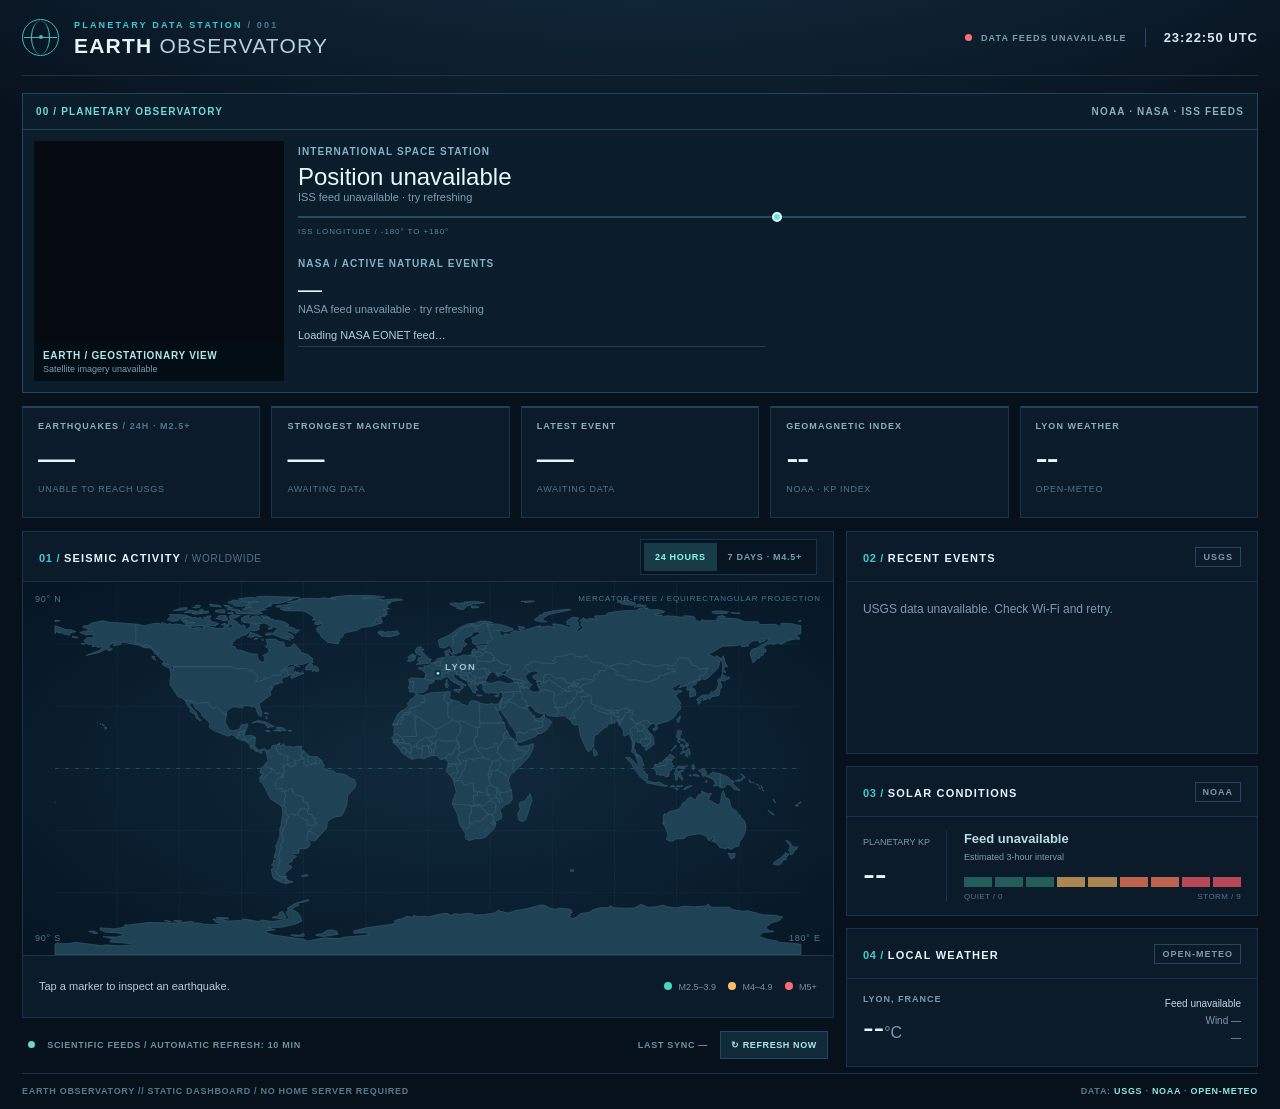
==== commit c3e3c40b: "Add files via upload update" ====
--- a/index.html
+++ b/index.html
@@ -21,6 +21,14 @@
     </header>
 
     <main class="workspace">
+
+<section class="planet-stage" aria-label="Planetary monitor">
+  <div class="stage-head"><span>00 / PLANETARY OBSERVATORY</span><span id="planet-state">LIVE SOURCE CHECK</span></div>
+  <div class="planet-grid">
+    <div class="planet-image"><img id="earth-photo" alt="Latest NOAA GOES-19 full-disk satellite image of the Atlantic-facing hemisphere" src="https://cdn.star.nesdis.noaa.gov/GOES19/ABI/FD/GEOCOLOR/339x339.jpg"><div class="planet-caption"><strong>EARTH / GEOSTATIONARY VIEW</strong><span id="photo-status">NOAA image · latest available, not real-time</span></div></div>
+    <div class="orbit-column"><div class="orbit-label">INTERNATIONAL SPACE STATION</div><div class="orbit-number" id="iss-position">Awaiting position…</div><div class="orbit-sub" id="iss-stats">Position updates every 60 seconds</div><div class="orbit-track"><div id="orbit-spot" class="orbit-spot"></div><span>ISS LONGITUDE / -180° TO +180°</span></div><div class="orbit-label margin-top">NASA / ACTIVE NATURAL EVENTS</div><div class="orbit-number" id="nature-count">—</div><div class="orbit-sub" id="nature-status">Wildfires · storms · volcanoes · other events</div><div id="nature-list" class="nature-list"><div class="nature-entry">Loading NASA EONET feed…</div></div></div>
+  </div>
+</section>
       <section class="metric-row" aria-label="Overview">
         <div class="metric"><div class="metric-label">EARTHQUAKES <span id="window-label">/ 24H · M2.5+</span></div><div class="metric-value" id="stat-count">--</div><div class="metric-foot" id="stat-count-foot">USGS LIVE FEED</div></div>
         <div class="metric"><div class="metric-label">STRONGEST MAGNITUDE</div><div class="metric-value" id="stat-largest">--</div><div class="metric-foot" id="stat-largest-foot">AWAITING DATA</div></div>
@@ -372,5 +380,6 @@
     <footer><span>EARTH OBSERVATORY // STATIC DASHBOARD / NO HOME SERVER REQUIRED</span><span>DATA: <a href="https://earthquake.usgs.gov/earthquakes/feed/v1.0/geojson.php" target="_blank" rel="noopener">USGS</a> · <a href="https://www.swpc.noaa.gov/" target="_blank" rel="noopener">NOAA</a> · <a href="https://open-meteo.com/" target="_blank" rel="noopener">OPEN-METEO</a></span></footer>
   </div>
   <script src="app.js"></script>
+  <script src="planet.js"></script>
 </body>
 </html>
--- a/style.css
+++ b/style.css
@@ -31,3 +31,6 @@
  .solar-number strong{font-size:29px}.kp-meter{margin-top:10px}.weather-panel{min-height:109px}.weather-body{padding:8px 12px}.weather-temp{font-size:28px}
  .bottom-bar{padding:7px 4px 5px}.bottom-bar button{padding:6px 9px}footer{padding:7px 0 8px;margin-top:3px}
 }
+
+/* Planetary observatory v2 extension — Safari 12 friendly */
+.planet-stage{border:1px solid #21465b;background:#0b1c2a;margin-bottom:13px}.stage-head{height:36px;border-bottom:1px solid #21465b;display:flex;justify-content:space-between;align-items:center;padding:0 13px;font-size:10px;letter-spacing:1.15px;color:#70dbd7;font-weight:800}.stage-head #planet-state{color:#8daeba;font-weight:600}.planet-grid{display:grid;grid-template-columns:250px minmax(0,1fr);gap:14px;padding:11px}.planet-image{min-height:220px;background:#040a10;position:relative;display:flex;align-items:center;justify-content:center}.planet-image img{height:240px;max-width:100%;width:auto;object-fit:contain}.planet-caption{position:absolute;bottom:0;left:0;right:0;background:rgba(3,14,23,.9);padding:7px 9px;display:flex;flex-direction:column;gap:3px}.planet-caption strong{color:#b1e6e8;font-size:10px;letter-spacing:.7px}.planet-caption span{font-size:9px;color:#7f9daf}.orbit-column{min-width:0}.orbit-label{color:#81b4c6;font-size:10px;font-weight:750;letter-spacing:1.1px;margin-top:5px}.orbit-number{color:#e3f9fb;font-size:24px;font-weight:400;margin-top:6px}.orbit-sub{color:#7d9eb2;font-size:11px}.orbit-track{position:relative;margin-top:13px;height:26px;border-top:2px solid #244c5f}.orbit-track span{display:block;margin-top:9px;font-size:8px;letter-spacing:.9px;color:#608599}.orbit-spot{position:absolute;top:-6px;left:50%;height:10px;width:10px;background:#65e5da;border:2px solid #e5ffff;border-radius:50%;transition:left .5s}.margin-top{margin-top:16px}.nature-list{display:grid;grid-template-columns:1fr 1fr;gap:5px 15px;margin-top:9px}.nature-entry{font-size:11px;color:#b2cfd9;white-space:nowrap;overflow:hidden;text-overflow:ellipsis;border-bottom:1px solid #204051;padding:5px 0}.nature-entry small{display:block;color:#779dac;font-size:9px;margin-top:2px}.planet-image img.error{visibility:hidden}@media(max-width:850px){.planet-grid{grid-template-columns:195px minmax(0,1fr)}.planet-image img{height:210px}.orbit-number{font-size:19px}}@media(max-width:630px){.planet-grid{grid-template-columns:1fr}.planet-image img{height:225px}.nature-list{grid-template-columns:1fr}}@media(min-width:881px) and (max-height:850px){.planet-grid{padding:8px;grid-template-columns:180px minmax(0,1fr)}.planet-image{min-height:160px}.planet-image img{height:166px}.planet-caption{padding:4px 6px}.orbit-number{font-size:19px;margin-top:3px}.orbit-track{margin-top:8px}.margin-top{margin-top:9px}.nature-entry{padding:3px 0}.planet-stage{margin-bottom:9px}}
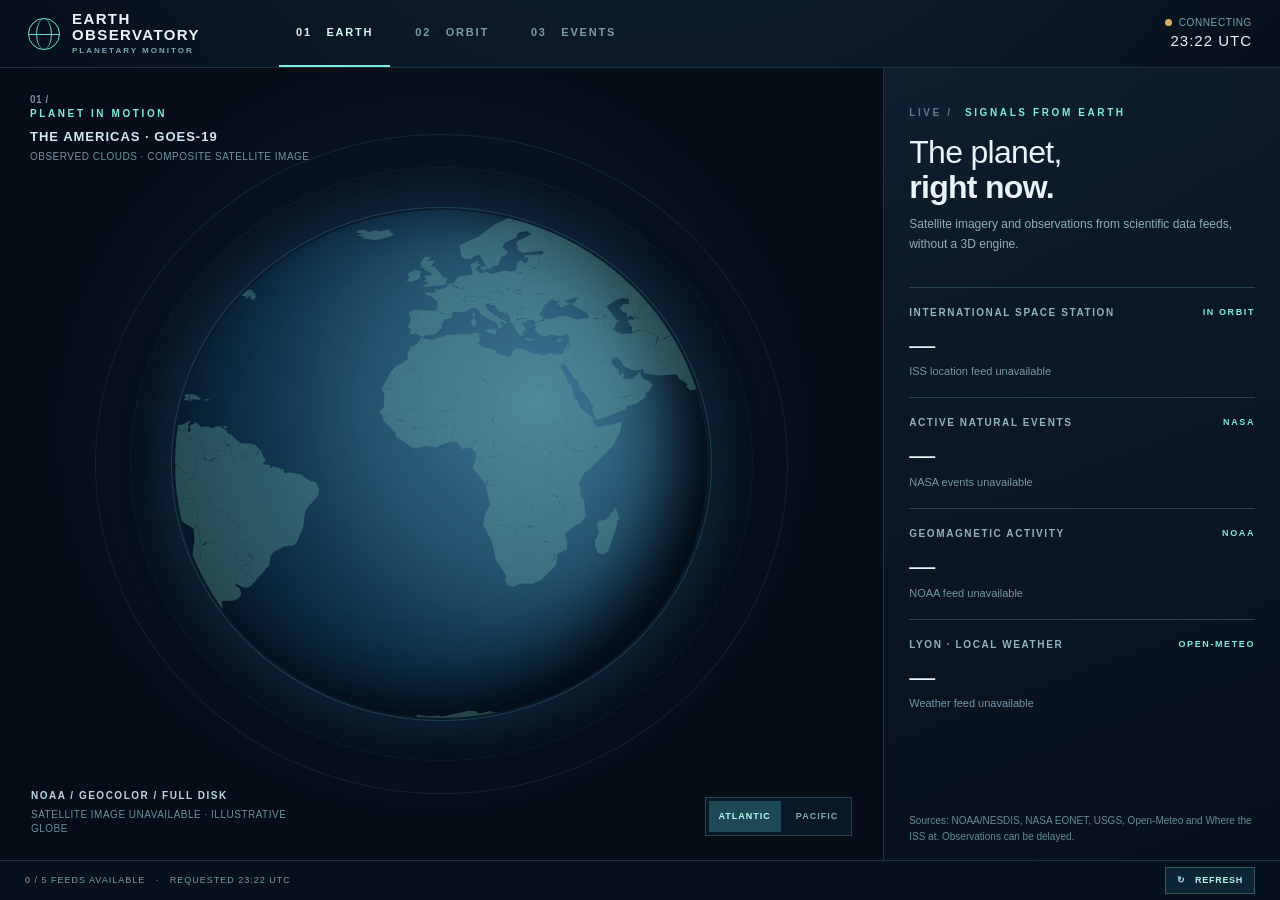
==== commit a0175374: "Add files via upload" ====
--- a/index.html
+++ b/index.html
@@ -1,61 +1,41 @@
 <!doctype html>
-<html lang="en">
-<head>
-  <meta charset="utf-8">
-  <meta name="viewport" content="width=device-width, initial-scale=1, maximum-scale=1, viewport-fit=cover">
-  <meta name="theme-color" content="#091422">
-  <meta name="apple-mobile-web-app-capable" content="yes">
-  <meta name="apple-mobile-web-app-status-bar-style" content="black-translucent">
-  <meta name="apple-mobile-web-app-title" content="Earth Monitor">
-  <link rel="apple-touch-icon" href="icon.png">
-  <link rel="icon" href="icon.png">
-  <title>Earth Observatory · Mission Control</title>
-  <link rel="stylesheet" href="style.css">
-</head>
-<body>
-  <div class="shell">
-    <header class="topbar">
-      <div class="brand-mark" aria-hidden="true"><div class="brand-core"></div></div>
-      <div class="brand-text"><div class="eyebrow">PLANETARY DATA STATION <span class="brand-version">/ 001</span></div><h1>EARTH <span>OBSERVATORY</span></h1></div>
-      <div class="top-right"><span id="overall-dot" class="signal-dot idle"></span><span id="connection-state">CONNECTING TO DATA SOURCES</span><span class="header-divider"></span><span id="utc-clock" class="clock">--:-- UTC</span></div>
-    </header>
+<html lang="en"><head><meta charset="utf-8"><meta name="viewport" content="width=device-width,initial-scale=1,maximum-scale=1,viewport-fit=cover"><meta name="theme-color" content="#060d16"><meta name="apple-mobile-web-app-capable" content="yes"><meta name="apple-mobile-web-app-status-bar-style" content="black"><meta name="apple-mobile-web-app-title" content="Earth Observatory"><title>Earth Observatory — Planet Live</title>
+<style>
+:root{--bg:#050c15;--panel:#0b1827;--line:#1d3244;--text:#e9f4f8;--soft:#9ab1c0;--muted:#628292;--cyan:#7cebdc;--coral:#ef886d;--yellow:#edba72}
+*{box-sizing:border-box}html,body{padding:0;margin:0;width:100%;height:100%;color:var(--text);background:var(--bg);font:13px/1.4 -apple-system,BlinkMacSystemFont,"Helvetica Neue",Arial,sans-serif;-webkit-text-size-adjust:100%}button{cursor:pointer;color:inherit;font:inherit;-webkit-tap-highlight-color:transparent}button:focus{outline:2px solid var(--cyan);outline-offset:3px}a{color:var(--cyan)}.app{height:100%;min-height:610px;display:flex;flex-direction:column;overflow:hidden;background:radial-gradient(ellipse 90% 110% at 52% -30%,#102439 0%,#060e18 70%)}
+.topbar{height:68px;min-height:68px;border-bottom:1px solid #1b3445;display:flex;align-items:center;padding:0 28px;gap:28px}.brand{display:flex;align-items:center;gap:12px;min-width:223px}.brand-symbol{height:32px;width:32px;border:1px solid #67dbd5;border-radius:50%;position:relative}.brand-symbol:before{content:"";position:absolute;left:7px;right:7px;top:0;bottom:0;border-left:1px solid #67dbd5;border-right:1px solid #67dbd5;border-radius:50%}.brand-symbol:after{content:"";position:absolute;left:0;right:0;top:15px;border-top:1px solid #67dbd5}.brand-name{font-size:15px;letter-spacing:1.4px;font-weight:800;line-height:1.08}.brand-name small{font-size:8px;display:block;color:#78a7b6;letter-spacing:2px;font-weight:650;margin-top:4px}
+.navigation{display:flex;height:100%;gap:8px;align-items:stretch}.nav-btn{border:0;border-bottom:2px solid transparent;color:#7d9aa9;padding:0 17px;background:transparent;font-size:11px;font-weight:800;letter-spacing:1.8px}.nav-btn.active{border-bottom-color:var(--cyan);color:#d5f9f4}.nav-btn:active{background:#112638}.header-right{margin-left:auto;text-align:right;min-width:136px;font-size:10px;color:#78a2b3;letter-spacing:.6px}.header-right strong{display:block;color:#e3f1f7;font-size:15px;font-weight:500;letter-spacing:1px}.live-dot{display:inline-block;height:7px;width:7px;background:#deaf61;border-radius:50%;margin-right:7px}.live-dot.online{background:#77e1c8}
+.views{flex:1;min-height:0}.view{height:100%;display:none}.view.active{display:block}.view-content{height:100%;display:flex;min-height:0}.eyebrow{font-size:10px;font-weight:800;letter-spacing:2.6px;color:var(--cyan)}.eyebrow .num{color:#567990;margin-right:7px}.big-title{font-size:32px;line-height:1.08;margin:15px 0 10px;font-weight:350;letter-spacing:-.7px}.subtext{color:#91acbb;font-size:12px;line-height:1.65}
+/* EARTH - big image is the main content */
+.earth-stage{flex:1.58;position:relative;min-width:0;display:flex;align-items:center;justify-content:center;overflow:hidden;background:radial-gradient(circle at 49% 46%,#10253b 0%,#060d17 63%)}.earth-top{position:absolute;left:30px;top:21px;z-index:5}.earth-top strong{display:block;font-size:13px;letter-spacing:1px;font-weight:600;margin-top:7px;color:#d1e8f0}.earth-top span:last-child{display:block;margin-top:4px;color:#6f93a5;font-size:10px;letter-spacing:.5px}.earth-image-holder{height:77vh;width:77vh;max-height:660px;max-width:96%;position:relative;display:flex;justify-content:center;align-items:center}.earth-orbit-outer{position:absolute;top:0;right:0;bottom:0;left:0;border:1px solid rgba(102,166,185,.13);border-radius:50%;pointer-events:none}.earth-orbit-inner{position:absolute;top:5%;right:5%;bottom:5%;left:5%;border:1px dashed rgba(106,152,164,.12);border-radius:50%;pointer-events:none}.earth-image{position:relative;z-index:2;display:block;width:91%;height:91%;object-fit:contain;image-rendering:auto}.globe-backup{position:absolute;width:77%;height:77%;border-radius:50%;background:radial-gradient(circle at 68% 38%,#3d7794 0%,#25536f 35%,#0f3048 60%,#051423 85%);box-shadow:inset -33px -16px 65px #020910,0 0 65px rgba(33,122,162,.13);overflow:hidden}.globe-backup svg{height:100%;width:100%;opacity:.34;transform:scale(1.25)}.globe-backup .backup-land path{fill:#6baca5;stroke:none}.earth-image[style*="none"]{display:none}.planet-glow{position:absolute;z-index:0;top:11%;right:11%;bottom:11%;left:11%;border:1px solid rgba(112,218,233,.2);border-radius:50%;box-shadow:0 0 55px rgba(43,131,175,.13);pointer-events:none}.earth-caption{position:absolute;z-index:5;bottom:24px;left:31px;right:31px;display:flex;justify-content:space-between;gap:20px;align-items:flex-end}.caption-primary{font-size:10px;letter-spacing:1.5px;color:#b6d6e4;font-weight:800}.caption-secondary{display:block;color:#688fa2;font-size:10px;margin-top:5px;letter-spacing:.5px;max-width:290px}.region-buttons{display:flex;gap:5px;border:1px solid #274255;padding:3px;background:#091827}.region-buttons button{font-size:9px;letter-spacing:1px;font-weight:800;padding:9px 10px;border:0;background:transparent;color:#85a8ba}.region-buttons button.on{color:#b9fff1;background:#1e4853}
+.earth-rail{width:31%;min-width:290px;max-width:415px;border-left:1px solid var(--line);padding:38px 25px 15px;display:flex;flex-direction:column;gap:15px;overflow:hidden;background:linear-gradient(160deg,rgba(16,35,52,.65),rgba(7,17,29,.9))}.rail-heading{margin-bottom:5px}.rail-heading .big-title{margin-top:15px;margin-bottom:11px}.data-sections{margin-top:12px;flex:1;overflow:auto}.rail-card{border-top:1px solid #274455;padding:18px 0 18px}.rail-label{color:#92b2c3;font-size:10px;letter-spacing:1.6px;font-weight:800;display:flex;justify-content:space-between}.rail-label em{color:var(--cyan);font-size:9px;font-style:normal}.rail-value{font-size:26px;font-weight:350;margin:7px 0 1px;letter-spacing:-.4px}.rail-meta{color:#7595a8;font-size:11px}.small-foot{font-size:10px;line-height:1.6;color:#64899a;margin-top:auto;padding-top:8px}
+/* Shared map */
+.map-area{position:relative;flex:1;overflow:hidden;background:radial-gradient(ellipse 70% 70% at 50% 50%,#103047 0%,#06111f 85%);min-width:0}.map-svg{position:absolute;width:100%;height:100%;top:0;left:0}.land path{fill:#1b4154;stroke:#38677a;stroke-width:.62;vector-effect:non-scaling-stroke}.map-grid path{stroke:#1c4055;stroke-width:1;fill:none}.map-equator{stroke:#3c6879;stroke-dasharray:8 7;stroke-width:1;fill:none}.map-label{pointer-events:none;position:absolute;left:28px;top:26px;z-index:5}.map-label .big-title{font-size:26px;margin-top:8px}.map-label p{margin:5px 0;color:#7f9eac;font-size:11px}.map-bottom{position:absolute;bottom:20px;left:25px;right:20px;z-index:5;display:flex;gap:14px;align-items:end;justify-content:space-between}.map-caption{background:#071827cc;border:1px solid #1e4256;padding:10px 13px;color:#bad8e4;font-size:11px;max-width:460px;line-height:1.5}.map-key{font-size:9px;font-weight:800;letter-spacing:.6px;color:#87aec0;background:#061827cc;padding:10px;white-space:nowrap}.iss-marker{fill:var(--cyan);stroke:#fff;stroke-width:1.8}.iss-ring{fill:none;stroke:var(--cyan);stroke-width:1.4;opacity:.75;stroke-dasharray:5 5}.track-line{fill:none;stroke:#7adfd5;stroke-width:2;stroke-dasharray:7 6;opacity:.7}.event-pin{stroke:#051421;stroke-width:2;cursor:pointer}.event-pin.selected{stroke:white;stroke-width:4}.event-pin.storm{fill:#96c8ed}.event-pin.fire{fill:#f28a66}.event-pin.volcano{fill:#f0b86d}.event-pin.quake{fill:#ff676f}.event-pin.other{fill:#a7b1eb}.event-pin:focus{stroke:white;stroke-width:4}
+.map-side{width:32%;min-width:306px;max-width:400px;border-left:1px solid var(--line);padding:38px 25px;background:#091827;overflow-y:auto}.map-side .big-title{margin-top:12px}.metric-section{border-top:1px solid #284255;margin-top:19px;padding-top:16px}.label{color:#82a7b7;font-size:10px;letter-spacing:1.5px;font-weight:800}.value{font-size:35px;line-height:1.2;font-weight:300;letter-spacing:-1px;margin-top:7px}.meta{font-size:11px;color:#7797aa;margin-top:5px}.value.two{font-size:27px}.info-note{font-size:10px;color:#668c9e;line-height:1.7;margin-top:19px}
+.event-controls{display:flex;flex-wrap:wrap;gap:7px;margin-top:19px}.filter{border:1px solid #2b4556;background:#102639;color:#9db7c5;padding:8px 10px;font-size:10px;font-weight:800;letter-spacing:.6px}.filter.active{background:#254951;color:#bcfff4;border-color:#4a868c}.event-list{margin-top:18px;border-top:1px solid #284456}.event-item{border:0;border-bottom:1px solid #1e394b;background:transparent;text-align:left;display:block;width:100%;padding:11px 4px;color:#dceff4}.event-item:active,.event-item.selected{background:#173249}.event-title{display:block;font-size:12px;font-weight:650;line-height:1.4}.event-date{display:block;font-size:10px;color:#7b9bab;margin-top:3px}.event-detail{font-size:11px;color:#afd0dd;line-height:1.6;margin-top:10px}
+.bottombar{height:40px;min-height:40px;padding:0 25px;border-top:1px solid #193444;background:#06111b;display:flex;align-items:center;justify-content:space-between;gap:10px;white-space:nowrap}.bottom-text{font-size:9px;color:#789aab;letter-spacing:1px}.bottom-text b{color:#c3e0e9;font-weight:650}.refresh{border:1px solid #315467;background:#0d2636;padding:6px 11px;font-size:9px;color:#b5f0e6;font-weight:800;letter-spacing:.7px}
+@media(max-width:900px){.topbar{padding:0 16px;gap:9px}.brand{min-width:178px}.brand-name{font-size:13px}.nav-btn{padding:0 12px}.earth-rail{padding:23px 17px 10px;min-width:270px}.rail-heading .big-title{font-size:28px}.map-side{min-width:270px;padding:22px 17px}.rail-card{padding:14px 0}.earth-caption{left:17px;right:17px}.earth-top{left:17px}.bottombar{padding:0 14px}}
+@media(max-height:690px){.app{min-height:550px}.topbar{min-height:53px;height:53px}.bottombar{height:32px;min-height:32px}.rail-heading .big-title{font-size:25px}.earth-rail{padding-top:16px;gap:7px}.rail-card{padding:11px 0}.rail-value{font-size:23px}.data-sections{margin-top:4px}.map-side{padding-top:17px}.map-side .big-title{font-size:27px}.metric-section{margin-top:13px;padding-top:11px}}
+@media(orientation:portrait) and (max-width:820px),(max-width:650px){.app{min-height:100%;height:auto;overflow:auto}.topbar{height:62px}.brand{min-width:0}.brand-symbol{display:none}.brand-name{font-size:12px}.navigation{gap:0}.nav-btn{font-size:9px;letter-spacing:.8px;padding:0 8px}.header-right{min-width:70px;font-size:9px}.header-right strong{font-size:11px}.views{min-height:0}.view-content{display:block}.earth-stage{height:61vh;min-height:350px}.earth-image-holder{height:54vh;width:54vh}.earth-rail,.map-side{width:auto;max-width:none;min-width:0;border-left:0;border-top:1px solid var(--line);padding:20px}.data-sections{display:grid;grid-template-columns:1fr 1fr;column-gap:16px}.small-foot{padding-bottom:15px}.map-area{height:48vh;min-height:310px}.map-side .metric-section{margin-top:13px}.bottombar{position:relative;gap:8px;white-space:normal;height:auto;min-height:38px}.bottom-text{font-size:8px}.earth-top{top:14px}.earth-caption{bottom:12px}.map-label{left:15px;top:12px}.map-label .big-title{font-size:19px}.map-bottom{left:10px;right:10px;bottom:8px}.map-caption{font-size:10px;padding:7px;max-width:65%}.map-key{font-size:8px;padding:7px}}
 
-    <main class="workspace">
-
-<section class="planet-stage" aria-label="Planetary monitor">
-  <div class="stage-head"><span>00 / PLANETARY OBSERVATORY</span><span id="planet-state">LIVE SOURCE CHECK</span></div>
-  <div class="planet-grid">
-    <div class="planet-image"><img id="earth-photo" alt="Latest NOAA GOES-19 full-disk satellite image of the Atlantic-facing hemisphere" src="https://cdn.star.nesdis.noaa.gov/GOES19/ABI/FD/GEOCOLOR/339x339.jpg"><div class="planet-caption"><strong>EARTH / GEOSTATIONARY VIEW</strong><span id="photo-status">NOAA image · latest available, not real-time</span></div></div>
-    <div class="orbit-column"><div class="orbit-label">INTERNATIONAL SPACE STATION</div><div class="orbit-number" id="iss-position">Awaiting position…</div><div class="orbit-sub" id="iss-stats">Position updates every 60 seconds</div><div class="orbit-track"><div id="orbit-spot" class="orbit-spot"></div><span>ISS LONGITUDE / -180° TO +180°</span></div><div class="orbit-label margin-top">NASA / ACTIVE NATURAL EVENTS</div><div class="orbit-number" id="nature-count">—</div><div class="orbit-sub" id="nature-status">Wildfires · storms · volcanoes · other events</div><div id="nature-list" class="nature-list"><div class="nature-entry">Loading NASA EONET feed…</div></div></div>
-  </div>
-</section>
-      <section class="metric-row" aria-label="Overview">
-        <div class="metric"><div class="metric-label">EARTHQUAKES <span id="window-label">/ 24H · M2.5+</span></div><div class="metric-value" id="stat-count">--</div><div class="metric-foot" id="stat-count-foot">USGS LIVE FEED</div></div>
-        <div class="metric"><div class="metric-label">STRONGEST MAGNITUDE</div><div class="metric-value" id="stat-largest">--</div><div class="metric-foot" id="stat-largest-foot">AWAITING DATA</div></div>
-        <div class="metric"><div class="metric-label">LATEST EVENT</div><div class="metric-value" id="stat-recent">--</div><div class="metric-foot" id="stat-recent-foot">AWAITING DATA</div></div>
-        <div class="metric"><div class="metric-label">GEOMAGNETIC INDEX</div><div class="metric-value" id="stat-kp">--</div><div class="metric-foot" id="stat-kp-foot">NOAA · KP INDEX</div></div>
-        <div class="metric"><div class="metric-label">LYON WEATHER</div><div class="metric-value" id="stat-temp">--</div><div class="metric-foot" id="stat-temp-foot">OPEN-METEO</div></div>
-      </section>
-
-      <section class="content">
-        <div class="map-column">
-          <div class="map-panel panel">
-            <div class="panel-head">
-              <div><span class="section-index">01 / </span><span class="panel-title">SEISMIC ACTIVITY</span><span class="subtitle"> / WORLDWIDE</span></div>
-              <div class="filter-set" role="group" aria-label="Earthquake feed">
-                <button id="filter-day" class="filter active" type="button" aria-pressed="true">24 HOURS</button>
-                <button id="filter-week" class="filter" type="button" aria-pressed="false">7 DAYS · M4.5+</button>
-              </div>
-            </div>
-            <div class="map-wrap">
-              <svg id="world-map" xmlns="http://www.w3.org/2000/svg" viewBox="0 0 960 480" aria-label="Map of recent earthquakes" role="img">
-                <rect class="ocean" x="0" y="0" width="960" height="480" />
-                <g class="gridlines">
-                  <path d="M80 0V480M160 0V480M240 0V480M320 0V480M400 0V480M480 0V480M560 0V480M640 0V480M720 0V480M800 0V480M880 0V480"/>
-                  <path d="M0 80H960M0 160H960M0 240H960M0 320H960M0 400H960"/>
-                </g>
-                <path class="equator" d="M0 240H960"/>
-                <g id="land" class="land">
+@media(min-width:850px) and (max-height:860px){
+ .earth-rail{padding:18px 18px 8px;gap:5px}
+ .rail-heading .big-title{font-size:26px;margin:9px 0 7px}
+ .rail-heading .subtext{font-size:11px;line-height:1.45}
+ .data-sections{margin-top:3px}
+ .rail-card{padding:11px 0}
+ .rail-value{font-size:24px;margin:4px 0 1px}
+ .rail-meta{font-size:10px}
+ .small-foot{display:none}
+}
+</style></head>
+<body><div class="app">
+<header class="topbar"><div class="brand"><div class="brand-symbol" aria-hidden="true"></div><div class="brand-name">EARTH<br>OBSERVATORY<small>PLANETARY MONITOR</small></div></div>
+<nav class="navigation" aria-label="Views"><button type="button" class="nav-btn active" data-view="earth" aria-pressed="true">01 &nbsp; EARTH</button><button type="button" class="nav-btn" data-view="orbit" aria-pressed="false">02 &nbsp; ORBIT</button><button type="button" class="nav-btn" data-view="events" aria-pressed="false">03 &nbsp; EVENTS</button></nav>
+<div class="header-right"><span class="live-dot" id="live-dot"></span><span id="live-state">CONNECTING</span><strong id="clock">--:-- UTC</strong></div></header>
+<main class="views">
+<section id="view-earth" class="view active" aria-label="Earth satellite view"><div class="view-content"><div class="earth-stage"><div class="earth-top"><div class="eyebrow"><span class="num">01 /</span> PLANET IN MOTION</div><strong id="region-name">THE AMERICAS · GOES-19</strong><span>OBSERVED CLOUDS · COMPOSITE SATELLITE IMAGE</span></div>
+<div class="earth-image-holder"><div class="earth-orbit-outer"></div><div class="earth-orbit-inner"></div><div class="planet-glow"></div><div class="globe-backup" id="backup-globe"><svg viewBox="0 0 960 480" preserveAspectRatio="xMidYMid slice"><g class="backup-land">
 <path d="M960,282.8 L960,284.1 L956.6,285.4 L956.3,284.4 L960,282.8Z"/>
 <path d="M953.8,286.3 L956.6,287 L956.1,288.4 L953,288.4 L953.8,286.3Z"/>
 <path d="M0,282.8 L0.2,284 L0,284.1 L0,282.8Z"/>
@@ -344,42 +324,624 @@
 <path d="M534.9,128.4 L533.5,126.4 L535,124.8 L538.1,126.2 L534.9,128.4Z"/>
 <path d="M315.5,211.3 L317.6,211.1 L317.5,213 L314.8,213.1 L315.5,211.3Z"/>
 <path d="M562.2,230.6 L559.2,227.7 L554.6,228.2 L547,219.1 L543.7,217 L545.4,216.2 L546.9,212.6 L548.8,212.2 L551.3,214.8 L557.2,214.9 L560,212.6 L563.6,213.8 L566.4,210.5 L565.5,208.1 L568.6,207.5 L570.6,216.8 L567.9,219.2 L570.9,220.7 L574.1,225.3 L569,229.9 L562.2,230.6Z"/>
-                </g>
-                <g class="city-locators"><circle cx="492.9" cy="117.4" r="3"/><text x="502" y="113">LYON</text></g>
-                <g id="quake-pins"></g>
-              </svg>
-              <div class="map-axis axis-top">90° N</div>
-              <div class="map-axis axis-bottom">90° S</div>
-              <div class="map-axis axis-right">180° E</div>
-              <div class="map-watermark">MERCATOR-FREE / EQUIRECTANGULAR PROJECTION</div>
-            </div>
-            <div class="map-bottom">
-              <div id="selection" class="selection">Tap a marker to inspect an earthquake.</div>
-              <div class="legend"><span><i class="dot small"></i> M2.5–3.9</span><span><i class="dot moderate"></i> M4–4.9</span><span><i class="dot severe"></i> M5+</span></div>
-            </div>
-          </div>
-          <div class="bottom-bar"><span><span class="mini-dot"></span> SCIENTIFIC FEEDS / AUTOMATIC REFRESH: 10 MIN</span><span id="last-sync">LAST SYNC —</span><button id="manual-refresh" type="button">↻ REFRESH NOW</button></div>
-        </div>
-
-        <aside class="side-column">
-          <div class="panel events-panel">
-            <div class="panel-head"><div><span class="section-index">02 / </span><span class="panel-title">RECENT EVENTS</span></div><span class="micro-tag">USGS</span></div>
-            <div id="events" class="events"><p class="loading">Retrieving recent earthquakes…</p></div>
-          </div>
-          <div class="panel solar-panel">
-            <div class="panel-head"><div><span class="section-index">03 / </span><span class="panel-title">SOLAR CONDITIONS</span></div><span class="micro-tag">NOAA</span></div>
-            <div class="solar-body"><div class="solar-number"><span class="solar-caption">PLANETARY KP</span><strong id="solar-kp">--</strong></div><div class="solar-detail"><div class="solar-status" id="solar-status">Awaiting data</div><div id="solar-time" class="subtle">Estimated 3-hour interval</div><div class="kp-meter" aria-hidden="true"><i></i><i></i><i></i><i></i><i></i><i></i><i></i><i></i><i></i><span id="kp-pointer"></span></div><div class="meter-ends"><span>QUIET / 0</span><span>STORM / 9</span></div></div></div>
-          </div>
-          <div class="panel weather-panel">
-            <div class="panel-head"><div><span class="section-index">04 / </span><span class="panel-title">LOCAL WEATHER</span></div><span class="micro-tag">OPEN-METEO</span></div>
-            <div class="weather-body"><div><div class="weather-location">LYON, FRANCE</div><div class="weather-temp" id="weather-temp">--<span>°C</span></div></div><div class="weather-details"><div id="weather-condition">Awaiting observations</div><div id="weather-wind">Wind —</div><div id="weather-time">—</div></div></div>
-          </div>
-        </aside>
-      </section>
-    </main>
-    <footer><span>EARTH OBSERVATORY // STATIC DASHBOARD / NO HOME SERVER REQUIRED</span><span>DATA: <a href="https://earthquake.usgs.gov/earthquakes/feed/v1.0/geojson.php" target="_blank" rel="noopener">USGS</a> · <a href="https://www.swpc.noaa.gov/" target="_blank" rel="noopener">NOAA</a> · <a href="https://open-meteo.com/" target="_blank" rel="noopener">OPEN-METEO</a></span></footer>
-  </div>
-  <script src="app.js"></script>
-  <script src="planet.js"></script>
-</body>
-</html>
+                </g></svg></div><img id="earth-photo" class="earth-image" alt="Latest available NOAA geostationary satellite composite image, not a live video" style="display:none"></div>
+<div class="earth-caption"><div><div class="caption-primary">NOAA / GEOCOLOR / FULL DISK</div><span class="caption-secondary" id="image-state">Requesting latest imagery…</span></div><div class="region-buttons" role="group" aria-label="Satellite hemisphere"><button class="on" type="button" data-region="east">ATLANTIC</button><button type="button" data-region="west">PACIFIC</button></div></div></div>
+<aside class="earth-rail"><div class="rail-heading"><div class="eyebrow"><span class="num">LIVE /</span> SIGNALS FROM EARTH</div><h2 class="big-title">The planet,<br><b>right now.</b></h2><div class="subtext">Satellite imagery and observations from scientific data feeds, without a 3D engine.</div></div><div class="data-sections">
+<div class="rail-card"><div class="rail-label">INTERNATIONAL SPACE STATION <em>IN ORBIT</em></div><div class="rail-value" id="earth-iss">—</div><div class="rail-meta" id="earth-iss-meta">Retrieving location…</div></div>
+<div class="rail-card"><div class="rail-label">ACTIVE NATURAL EVENTS <em>NASA</em></div><div class="rail-value" id="earth-events">—</div><div class="rail-meta" id="earth-events-meta">Awaiting NASA EONET data</div></div>
+<div class="rail-card"><div class="rail-label">GEOMAGNETIC ACTIVITY <em>NOAA</em></div><div class="rail-value" id="earth-kp">—</div><div class="rail-meta" id="earth-kp-meta">Kp index (0–9)</div></div>
+<div class="rail-card"><div class="rail-label">LYON · LOCAL WEATHER <em>OPEN-METEO</em></div><div class="rail-value" id="earth-weather">—</div><div class="rail-meta" id="earth-weather-meta">Retrieving weather…</div></div></div><div class="small-foot">Sources: NOAA/NESDIS, NASA EONET, USGS, Open-Meteo and Where the ISS at. Observations can be delayed.</div></aside></div></section>
+<section id="view-orbit" class="view" aria-label="ISS orbit tracker"><div class="view-content"><div class="map-area"><div class="map-label"><div class="eyebrow"><span class="num">02 /</span> LOW EARTH ORBIT</div><h2 class="big-title">Tracking the ISS</h2><p>Current location and previously observed ground track</p></div><svg class="map-svg" viewBox="0 0 960 480" role="img" aria-label="Map with International Space Station location"><g class="map-grid"><path d="M120 0V480M240 0V480M360 0V480M480 0V480M600 0V480M720 0V480M840 0V480M0 120H960M0 240H960M0 360H960"/></g><path class="map-equator" d="M0 240H960"/><g class="land">
+<path d="M960,282.8 L960,284.1 L956.6,285.4 L956.3,284.4 L960,282.8Z"/>
+<path d="M953.8,286.3 L956.6,287 L956.1,288.4 L953,288.4 L953.8,286.3Z"/>
+<path d="M0,282.8 L0.2,284 L0,284.1 L0,282.8Z"/>
+<path d="M570.4,242.5 L580.5,248.3 L580.7,249.8 L584.5,252.5 L583.3,255.8 L585.2,258.2 L584.5,262.6 L587.5,267.5 L585.4,269.1 L577.4,271.3 L572.2,270.7 L570,265.1 L562,262.2 L559,257.4 L558.2,252 L562,249 L561.1,243 L570.4,242.5Z"/>
+<path d="M456.9,166.2 L456.8,171 L448.1,170.8 L448.2,177.7 L445.7,177.9 L445.5,183.1 L434.5,184 L434.6,182.9 L440.7,182.7 L443,176.8 L446.7,173.9 L447.9,170.6 L449.6,168.3 L456.5,167.7 L456.9,166.2Z"/>
+<path d="M152.4,109.3 L145,105.6 L140.2,104.5 L139.1,100.5 L135.7,99.3 L135.2,97.2 L132,95.2 L133.3,90.9 L128.8,89.2 L124.4,84.2 L118.7,80.6 L113.5,82.9 L109.2,80 L104,79.2 L104,54.1 L116,56.3 L121.6,54.3 L133.9,52.8 L135.7,53.9 L138.3,52 L144.6,54.7 L148.2,52.9 L148.6,54.9 L156.1,53.9 L172.7,56.3 L176.3,57.6 L172.5,58.9 L177.3,59.5 L186.8,58.7 L189.7,60.3 L192.6,59 L189.8,57.8 L191.6,56.9 L196.9,56.5 L201.8,58.6 L209.5,59.6 L217.5,59.2 L217.2,57.6 L219.5,57.1 L223.7,58 L223.7,60.6 L225.4,58.4 L227.5,58.5 L228.7,55.8 L222.7,53.1 L223,50.1 L226.1,48.2 L232.3,49.8 L235.9,52.8 L233.6,54.1 L238.5,54.7 L238.5,57.4 L242.1,55.3 L245.3,57 L244.5,59 L247.1,60.8 L251.8,56.6 L251.9,53.6 L259.7,54.2 L263.3,55.6 L263.4,56.9 L261.4,58.3 L263.3,59.7 L263,61 L257.7,62.9 L251.3,62.5 L247.1,67.3 L238.1,70.4 L237.9,72.1 L234.8,72.4 L228.7,77.6 L227.5,82.8 L231.4,83.2 L233.9,87.8 L237.6,87.2 L253.3,92.5 L260.6,92.9 L261,97.9 L262.9,100.9 L266.9,103.4 L269,102.6 L270.4,99.8 L269,95.6 L267.1,94.2 L271.4,93 L275.9,89.2 L273.9,85.2 L270.6,83.2 L273.8,80.4 L271.7,73.8 L283.1,73.5 L289.7,77 L294.4,77.2 L295.2,82.8 L299.6,84.8 L303.5,83.3 L307.8,79.1 L316.3,88.1 L315.2,89.8 L327.1,94.3 L328.2,96.6 L331.3,97.9 L331.5,100.9 L319.9,106 L302.9,106.1 L290.4,115.1 L296.9,111.2 L306.5,108.7 L308.9,110 L306.4,111.8 L308.1,116.7 L311.5,118 L315.9,117.6 L318.6,114.6 L318.8,116.6 L320.5,117.5 L305.7,123.9 L303.7,123.7 L303.6,121.4 L308.2,119.2 L301,119.6 L299.2,118.1 L299.2,114.5 L295.4,113.5 L289.3,120 L280.4,120 L275.1,123.7 L270.1,123.7 L268.9,124.1 L269.5,125.7 L260.2,128.9 L258.3,128.1 L261,123.8 L259.9,119.1 L253.7,114.9 L244.3,111.2 L235.6,111.6 L228.5,110.2 L227.2,108.3 L226.2,109.3 L152.4,109.3Z"/>
+<path d="M256,73.5 L258,72.2 L261.7,72.3 L258.5,74.2 L256,73.5Z"/>
+<path d="M267.3,45.9 L264.4,43.5 L271.8,43.6 L276.7,45.8 L267.3,45.9Z"/>
+<path d="M265.8,74.4 L266.9,73.6 L268.6,74.2 L267.6,75.6 L265.8,74.4Z"/>
+<path d="M230.4,40.1 L228.9,41.1 L221.8,40.2 L227.1,38.3 L230.4,40.1Z"/>
+<path d="M229.8,33.3 L223.5,33.2 L222.8,32.4 L228.2,32.5 L229.8,33.3Z"/>
+<path d="M217,29.7 L225.2,30.9 L220.5,32.4 L217,29.7Z"/>
+<path d="M261.5,41.5 L233.5,40.4 L232.3,37.6 L229.6,36.5 L221,35.3 L222,34.2 L235.7,35.3 L238,36.1 L237.4,37.1 L242.2,38.4 L263.7,38.1 L267.1,40.2 L261.5,41.5Z"/>
+<path d="M177.2,32.7 L187.1,32 L181.2,33.6 L177.2,32.7Z"/>
+<path d="M182.7,29.7 L187.6,30.4 L179.9,30.9 L182.7,29.7Z"/>
+<path d="M332.2,102.4 L328.5,107.2 L330.3,106.3 L332.1,106.8 L331.1,107.8 L337.4,108.7 L336.6,110.6 L338.4,110.2 L339.6,113.2 L338.5,115.6 L335.5,115.2 L335.4,112.7 L332.3,115 L330.7,114.9 L332.6,113.6 L330,113 L322,113.1 L323.2,111.3 L322,110.6 L327,104.8 L331,102.3 L332.2,102.4Z"/>
+<path d="M251,64.7 L262.3,68.1 L262.5,69.4 L266.4,70.1 L264,70.9 L258.4,69.1 L251.9,71.9 L251,70.3 L247.4,70.6 L249.7,69.2 L251,64.7Z"/>
+<path d="M264.7,47.8 L272.5,46 L282.1,48.6 L282.4,49.8 L287.4,49.2 L296.6,51.9 L301.4,55.5 L296.5,56.7 L307,59.1 L310.9,61.5 L315.1,61.7 L309.6,66.7 L302.1,63 L298.6,63.3 L298.3,64.8 L305.8,68.3 L307.5,71 L306.6,72.9 L296.6,70 L303.6,74.9 L296.3,73.8 L280.4,67.5 L272.8,68.7 L270.5,67.8 L272.3,65.8 L282.8,65.5 L281.9,64.5 L282.8,63.2 L286.3,60.6 L284.5,58.5 L275,56.3 L276.7,55.6 L269.4,52.9 L263.2,54 L243.5,52.2 L241.3,51.3 L244.1,50.1 L240.3,50.1 L239.5,47.4 L244.2,43.9 L251.1,43.2 L249.2,44.9 L251.3,46.6 L253.7,44.4 L260.5,43.3 L265.1,46.1 L264.7,47.8Z"/>
+<path d="M228,42.3 L233.5,42.4 L238.6,43 L228.6,47.9 L225.6,47.8 L224,44.2 L228,42.3Z"/>
+<path d="M152.4,37 L162.4,33.3 L170.1,32.9 L169.8,35 L167.7,35.9 L152.4,37Z"/>
+<path d="M124.9,95.5 L128.7,95.7 L127.9,98.7 L130.2,100.9 L125.2,97.6 L124.9,95.5Z"/>
+<path d="M198.7,28.5 L211.1,29.9 L214.2,32.2 L199.5,31 L202.1,30.2 L198.7,28.5Z"/>
+<path d="M150.6,110.6 L144.9,109.8 L138.5,106.7 L137.7,104.6 L144.7,105.9 L150.6,110.6Z"/>
+<path d="M146.9,41.9 L166.5,42.2 L172,44.1 L162.1,46.6 L158.8,48.5 L158.8,49.6 L151.8,50.9 L144.2,48.4 L149.5,43.5 L146.9,41.9Z"/>
+<path d="M192.5,37.7 L197.7,37.4 L198.1,38.7 L196.5,40 L180.7,41.6 L176.3,40.7 L181.9,39.6 L166.1,39.4 L172.3,36.1 L189.2,38.7 L185.3,36.2 L187.8,35.2 L190.5,35.5 L192.5,37.7Z"/>
+<path d="M190.9,45.1 L198.9,46.2 L201.4,50.7 L210.7,53.3 L210.4,54.4 L206.1,54.7 L207.8,55.7 L206.9,56.7 L197.4,55.5 L177.8,57.2 L176.4,56 L170.4,55.6 L167.1,53.4 L180.2,52.4 L165.6,51.9 L164.2,50.9 L170.4,49.8 L161.6,49.2 L165.7,46.1 L172.8,44.5 L175.6,45 L174.2,46.3 L180.2,45.5 L183.9,46.8 L186.9,45.4 L191.5,48.9 L192.8,47.8 L190.9,45.1Z"/>
+<path d="M212.2,46.1 L209.2,44.4 L212.4,43.1 L220.3,43.3 L221,44.1 L218.5,45.4 L222.6,46.5 L222.1,48.9 L217.7,49.9 L206.7,46.6 L212.2,46.1Z"/>
+<path d="M194.8,44.1 L199.3,43.6 L201.3,44.2 L199,46 L194.8,44.1Z"/>
+<path d="M217.3,35.4 L219.4,36.6 L218.2,40 L206.7,38.5 L206.5,36.4 L217.3,35.4Z"/>
+<path d="M222.1,26.2 L228.5,24.1 L227.4,23.4 L233.6,23.3 L245.8,25.8 L251.2,28.4 L242.6,31.2 L232.3,31.1 L229.5,30 L231.6,28.3 L226.7,28.3 L222.1,26.2Z"/>
+<path d="M235.8,21.6 L252,19.6 L258.2,20.5 L260.2,19 L268.5,18.3 L315.1,19.7 L299.6,22.7 L305.4,22.6 L290.2,27.2 L274.9,28.5 L278.6,28.8 L276.7,29.3 L279,30.6 L267.3,34.1 L272.3,35.3 L265.2,36.9 L241.4,36.1 L241,34.8 L246,34.2 L244.6,32.3 L253.4,33.2 L245.4,31 L253.1,28.4 L248.2,26 L261.7,25.4 L246.4,25.3 L235.8,21.6Z"/>
+<path d="M279.4,60.1 L274.7,61.1 L274,59.8 L277.6,57.9 L279.7,58.6 L279.4,60.1Z"/>
+<path d="M218.1,53 L224.9,55.7 L223.3,56.6 L213.9,54.9 L218.1,53Z"/>
+<path d="M307.9,107 L312.4,107.4 L315.2,109.1 L310.4,108.3 L307.9,107Z"/>
+<path d="M309.3,114.6 L310.2,115.9 L314.6,116.2 L312.3,117.4 L309,116.3 L309.3,114.6Z"/>
+<path d="M152.4,109.3 L226.2,109.3 L227.2,108.3 L228.5,110.2 L235.6,111.6 L244.3,111.2 L253.7,114.9 L259.9,119.1 L261,123.8 L258.3,127.8 L259.5,128.9 L269.5,125.7 L268.9,124.1 L270.1,123.7 L275.1,123.7 L280.4,120 L289.3,120 L295.4,113.5 L299.2,114.5 L299.2,118.1 L301.4,120.5 L293,123.5 L291.1,127.1 L293.4,129 L283.4,130.9 L288.1,130.9 L282.8,131.3 L280.3,136.2 L278.6,134.7 L279.8,137.6 L277.5,140.8 L278.1,138.8 L276.4,135.6 L276.5,138.4 L274.7,138 L276.5,138.9 L278.1,145.2 L263.1,156.2 L263.2,159.9 L266.5,168.3 L265.7,172.8 L263.5,172.8 L262.1,171 L259.1,165.6 L259.6,163.9 L256.8,160.2 L253,161 L249.6,158.9 L241.1,159.6 L241.6,162.2 L231.4,160.6 L227.5,161.4 L221,165.8 L221,171 L219.9,171.1 L215.9,169.7 L210.8,161.7 L206.7,160.6 L205,162.7 L202.8,161.9 L196,155.3 L183.9,156.4 L174.1,152.7 L167.7,153.2 L163.9,149.3 L158.3,147.7 L148.3,132.5 L147.9,126 L149.6,118.6 L147.5,111.5 L151.7,111.9 L153.1,114.4 L152.4,109.3Z"/>
+<path d="M64.4,186 L67.2,188 L64.8,189.6 L63.8,187.5 L64.4,186Z"/>
+<path d="M64,184.6 L62.9,185.1 L62.1,184.2 L62.4,184 L64,184.6Z"/>
+<path d="M60.7,183.4 L61.9,183.8 L60.5,183.7 L60.7,183.4Z"/>
+<path d="M58.6,182.1 L59.6,183.1 L59.4,183.3 L58.3,183.2 L58.6,182.1Z"/>
+<path d="M54.4,180.7 L54.8,181.6 L53.9,181.2 L54.4,180.7Z"/>
+<path d="M33.5,79.4 L38.2,79.2 L38.5,80.2 L33.5,79.4Z"/>
+<path d="M71.4,85.4 L74.3,86.4 L69.3,88.7 L68,88 L67.5,86.8 L71.4,85.4Z"/>
+<path d="M104,54.1 L104,79.2 L109.2,80 L113.5,82.9 L118.7,80.6 L124.4,84.2 L128.8,89.2 L133.3,90.9 L131.9,93.9 L128.1,92 L127.3,89.7 L122.5,85 L115.7,84.8 L107,81.2 L87.7,77.6 L84.7,78.2 L85.3,80.1 L75.4,82.3 L76.2,78.1 L79.1,77.2 L78.3,76.6 L69.3,81.7 L71.2,83 L68.7,84.9 L57.5,90.7 L40.2,94.5 L56.8,88 L59.4,86.5 L61.2,82.9 L55.8,84.2 L52.4,82.5 L48.1,83.5 L48.3,81 L46.6,80 L43.2,80.5 L39.1,78.6 L39.1,77.1 L37,76 L38,74.5 L41.2,71.6 L45.2,71.8 L51.3,70 L49.3,68.3 L51.3,67.2 L40.1,68.1 L31.7,64.9 L41.4,62.5 L43.6,62.5 L43.2,63.8 L48.9,63.7 L35.3,57.7 L36.8,56.3 L41.5,56.2 L48.2,52.4 L62.5,49.7 L68.4,51.5 L104,54.1Z"/>
+<path d="M22,69.9 L25.4,70.1 L30.2,71.2 L27.9,72.1 L22.5,71.2 L22,69.9Z"/>
+<path d="M713,108.8 L708.7,110.8 L708.6,113.5 L707.1,114.7 L701.8,113.8 L699.9,118.6 L693.2,120.2 L695.6,124.9 L693.8,125.5 L694,127.1 L691,125.7 L677.9,124.5 L676,126.7 L669.8,126.1 L663,131.6 L657.9,130.2 L657.4,128 L656.1,128 L656.3,125.3 L653.1,123.4 L645.4,124 L636,118.4 L629.1,120 L629.2,129.8 L624.2,127.1 L620,128.6 L620,125.9 L616.9,125 L614.1,121 L616.7,121.3 L616.8,119.3 L621.4,119.3 L621.4,115.1 L616.5,114.5 L610.9,116.3 L608.2,112.7 L603.9,110.9 L606.8,105.5 L609.5,107 L609.9,105.1 L615.4,102.2 L619.5,102.1 L628.6,105 L631.4,103.9 L639,105.2 L643.6,104.5 L644.2,103.3 L639.9,101.4 L644.5,98.7 L642.6,96.9 L643.8,96 L653.8,95.1 L664.2,92.3 L669,92.9 L669.8,95.6 L676,95.9 L675.8,97.4 L685,94.7 L684.1,95.5 L693.4,104.4 L694.8,103 L698.5,104.5 L702.4,103.8 L708.1,107.5 L711.5,107.1 L713,108.8Z"/>
+<path d="M629.2,129.8 L629.1,120 L636,118.4 L645.4,124 L653.1,123.4 L656.3,125.3 L656.1,128 L657.4,128 L657.9,130.2 L661.3,130.3 L662,131.6 L669.2,127.3 L667.8,129.3 L674.8,131 L671.4,132.9 L668.3,132.8 L668.4,130.8 L664.9,131.4 L662.8,134.6 L660.5,134.5 L659.8,135.6 L661.8,136.3 L662.4,138.2 L660.9,140.9 L657.4,140.4 L657.5,138.7 L651.1,136.3 L646.3,133.2 L645,130.4 L641.2,130.1 L639.9,127.4 L636.3,126 L631.8,128.5 L632.3,129.8 L629.2,129.8Z"/>
+<path d="M856,246.9 L865.6,250.3 L869.3,254.6 L873.7,256.2 L874.4,257.6 L871.9,257.9 L872.5,259.7 L881.8,268.2 L874.4,267 L869.5,261.5 L866,260.3 L862.1,262 L862.4,264 L860.3,264.9 L856.1,264.3 L856,246.9Z"/>
+<path d="M887,249.8 L888.4,252 L887.5,252.7 L886.4,250.1 L881.8,247.3 L882.5,246.7 L887,249.8Z"/>
+<path d="M883.5,255.6 L879.2,256.8 L875.5,255.3 L879.6,254.7 L880.4,253.3 L880.6,254.8 L882.2,254.5 L884.4,252.7 L884.1,251.1 L885.7,251.1 L886.2,253 L883.5,255.6Z"/>
+<path d="M892.7,254.2 L896.1,257.4 L895.7,258.2 L893.8,257.4 L892.7,254.2Z"/>
+<path d="M856,246.9 L856.1,264.3 L853.7,262.1 L847,262.4 L849.8,259.5 L847.8,254.4 L836.4,249.4 L834.6,251 L832,247.5 L836.5,245.9 L832.6,245.9 L828.1,242.5 L833,241 L837.3,242.1 L838.5,247.4 L841.2,249 L846.5,244.5 L856,246.9Z"/>
+<path d="M813.2,263.7 L811.8,267 L809.2,267.3 L810.6,264.8 L813.2,263.7Z"/>
+<path d="M837.9,258.4 L837.6,256.4 L838.7,254.5 L839.3,256.6 L837.9,258.4Z"/>
+<path d="M794.4,229 L792.8,231.4 L794.8,233.9 L794.3,235.1 L797.3,237.6 L794.2,237.9 L793.4,242.1 L790.8,244 L789.7,250.7 L789.3,249.8 L786.3,251 L782,248.3 L778.8,249.3 L777.9,248 L773.9,247.8 L773.5,244.2 L770.5,238.9 L772.4,234.6 L774.7,237.9 L781,236 L783.5,236.8 L785.7,236.2 L789,228.5 L794.4,229Z"/>
+<path d="M821.7,247.6 L827.9,248.3 L828.9,250.3 L821.1,249 L821.7,247.6Z"/>
+<path d="M818.3,250.1 L816.5,249.6 L816,248.5 L818.7,248.3 L818.3,250.1Z"/>
+<path d="M821.2,234.2 L823.2,237 L823,239.3 L821.7,239 L821.6,242.4 L819.7,237.3 L821.2,234.2Z"/>
+<path d="M807.8,237.7 L814,236.2 L809.8,239.4 L800.5,239.4 L800.1,241.4 L802.5,243.8 L808.9,241.6 L808.7,242.9 L804,245.1 L808.4,254.2 L807,255 L806,254.1 L807.3,251.9 L804,252.2 L802.4,249.6 L802.6,247 L800.8,247.8 L801.1,254.7 L799.5,255.1 L798.3,254.3 L798.7,249.3 L796.7,247.5 L799.5,239.6 L802.4,236.5 L807.8,237.7Z"/>
+<path d="M800.8,267.4 L797.2,265.5 L799.7,265 L802.1,266.6 L800.8,267.4Z"/>
+<path d="M801.9,262 L805.4,262.6 L807.7,261.6 L807.4,263.1 L799.8,263.5 L801.9,262Z"/>
+<path d="M794.4,261.6 L797.7,263.2 L791.3,264.1 L794.4,261.6Z"/>
+<path d="M762.8,255.7 L769.7,258.1 L774.8,258.3 L775.4,257.2 L780.3,258.5 L781.3,260.3 L788.5,262.3 L785.5,263.3 L761,258.3 L762.8,255.7Z"/>
+<path d="M758.3,242.9 L759.7,246.2 L763,248.2 L762.2,255.6 L759.2,255.7 L753.6,251.3 L744.7,239.5 L742.9,235.1 L734.1,225.4 L740,226 L748.4,234.4 L751.1,234.4 L753.3,236.3 L756.9,239.7 L755.8,241.9 L758.3,242.9Z"/>
+<path d="M297,380.4 L299.3,383.6 L306.5,385.9 L302.8,387.3 L297,386.3 L297,380.4Z"/>
+<path d="M326.3,320.6 L324,331.8 L327.4,334.1 L328.6,338.4 L326,341.8 L322,343.3 L313.8,343.5 L314.3,348.5 L312.7,349.4 L306.4,349.5 L306.7,352.2 L310,352.1 L310.8,353.5 L306.2,356 L305.2,360.1 L300.5,361.5 L299.8,363.5 L305,366 L304,368.4 L295.6,375.3 L298.3,379.6 L288.2,378.7 L287.2,375.1 L284.5,374.3 L284.2,371.5 L287.1,368.7 L288.9,359.9 L290.1,359.4 L288.6,357.9 L289.4,356.8 L287.6,352.7 L288.7,352.1 L289.6,343.8 L291.2,342.8 L290.3,337.8 L292.4,336 L293.8,331.2 L291.9,323.6 L294.3,315.9 L297.9,311.7 L297.6,305.4 L300.5,304.1 L301,300.6 L303.3,298.2 L306.8,298.9 L308.3,300.8 L309.4,298.6 L312.4,298.8 L317.7,303.7 L325.9,307.1 L323.7,312.3 L331.5,313 L335.7,308.1 L336.9,311.8 L326.3,320.6Z"/>
+<path d="M297,380.4 L297,386.3 L301.4,386.4 L298.3,388.3 L290.7,386.8 L280.9,380.9 L290.4,384.2 L292.6,381.1 L297,380.4Z"/>
+<path d="M294.4,286.9 L297.5,291.7 L296.6,294.3 L299.1,301 L301.4,301.3 L300.5,304.1 L297.6,305.4 L297.9,311.7 L294.3,315.9 L291.9,323.6 L293.8,331.2 L292.4,336 L290.3,337.8 L291.2,342.8 L289.6,343.8 L288.7,352.1 L287.6,352.7 L289.4,356.8 L288.6,357.9 L290.1,359.4 L288.9,359.9 L287.1,368.7 L284.2,371.5 L284.5,374.3 L287.2,375.1 L288.2,378.7 L297.1,379.5 L291.1,381.1 L290.6,383.6 L289.5,383.6 L280.1,379.4 L278.4,369.8 L282.3,365.2 L278.3,364.4 L280.8,362 L281.7,357.6 L284.7,358.5 L286.1,353 L284.3,352.3 L283.5,355.6 L281.8,355.3 L284.8,344.7 L283.8,339.1 L284.9,339 L289.5,326.5 L289.4,317 L290.9,313.7 L293.1,297 L292.3,288.9 L294.4,286.9Z"/>
+<path d="M557.4,247.6 L559,257.4 L562,262.2 L556.6,262.7 L555.7,271.4 L559,272.5 L559.2,275.4 L557.2,275.3 L552.4,271 L550.8,271.8 L544.7,269.2 L539.1,269.6 L537.9,259.4 L533.6,258.5 L530.7,261.3 L526.6,261.5 L523.5,255.7 L512.5,255.4 L516.3,252 L518.9,253.3 L522.7,249.4 L523.8,244.6 L527,241.1 L529.4,228.8 L531.9,226.6 L539.7,229.3 L540.9,227.4 L548.4,226 L553,226 L555.8,228.6 L559.2,227.7 L562.2,230.6 L562.1,233.8 L563.1,234.1 L559.7,238.4 L557.4,247.6Z"/>
+<path d="M590.9,244.5 L589.3,242.3 L589.3,232.6 L592.3,228.7 L599.9,226.7 L610.5,214.8 L610.5,209.6 L616.3,207.9 L614.8,215.5 L609.6,225.8 L590.9,244.5Z"/>
+<path d="M584.5,252.5 L580.7,249.8 L580.5,248.3 L570.4,242.5 L570.4,239.7 L573.4,234.9 L570.7,228.7 L574.1,225.3 L576.4,228.1 L581.7,230.4 L585.5,230.9 L588.7,228.6 L591.6,229.5 L589.3,232.6 L589.3,242.3 L590.9,244.5 L587.4,246.9 L584.5,252.5Z"/>
+<path d="M545.5,218.1 L543.5,216.9 L542.6,216.1 L542.8,213.1 L539.4,206.3 L538.5,206.4 L541.4,198.2 L543.7,198.4 L543.6,186.7 L546.7,186.7 L546.7,181.3 L578.3,181.3 L580,190.4 L582.4,192 L578.3,194.8 L576.7,203.8 L571.4,211.7 L570.6,216.8 L568.6,207.5 L567.3,207.3 L565.5,208.1 L566.4,210.5 L563.6,213.8 L560,212.6 L557.2,214.9 L551.3,214.8 L548.8,212.2 L546.9,212.6 L545.4,216.2 L543.7,217 L545.5,218.1Z"/>
+<path d="M543.6,187.8 L543.7,198.4 L541.4,198.2 L538.5,206.4 L539.4,206.3 L541,210.3 L537.9,211.8 L536,214.7 L530.2,216 L527.9,219 L520.7,220.2 L519.9,216.5 L517.2,214.5 L517.8,213.3 L521.2,213.4 L518.9,204.5 L517.2,204.4 L516.1,201.7 L517.3,198.2 L520.7,195.7 L522.4,185.6 L520.3,183.2 L519.6,179 L522.3,177.6 L543.6,187.8Z"/>
+<path d="M288.8,187.4 L288.8,191.9 L281.4,191.1 L287.1,190.2 L284.2,187.6 L284.8,186.9 L288.8,187.4Z"/>
+<path d="M289.6,193.1 L289.1,187 L293.5,187.6 L297.8,190.4 L296.8,191.5 L291.5,190.9 L289.6,193.1Z"/>
+<path d="M956.6,50.4 L960,49.3 L960,51.1 L956.6,50.4Z"/>
+<path d="M610.9,116.3 L604.5,121 L609.6,128.5 L607.5,130.3 L601.3,126.7 L586.5,124.2 L577.8,119.3 L582,116.7 L580.5,115.6 L584.4,114.5 L581.9,114.4 L582,113.2 L586,112.3 L586.9,107.7 L574.3,105.1 L573.4,103.4 L571.3,103.3 L571.7,101.9 L570,100.4 L564.8,101.1 L563.5,98.5 L567.2,97.7 L562,93.8 L562.3,91.9 L555.1,90.2 L552.8,86.7 L553.9,85.9 L553.1,83.4 L557.6,79.9 L554.9,78.7 L564,72.4 L560.1,70.5 L561.2,68.8 L558.8,66.8 L560.6,64.5 L557.5,61.5 L559.9,59.5 L555.9,57.7 L556.2,55.8 L565.7,53.6 L577.4,55.8 L589.5,60.1 L589.7,61.9 L582.4,64 L568.5,62.3 L572.8,64.3 L573.2,68.2 L578.7,69.7 L579,68.4 L577.4,67.3 L579.1,66.3 L585.6,67.9 L587.8,67.3 L586,65.3 L592.2,62.7 L597.2,63.8 L598.8,62 L596.5,60.4 L597.8,58.8 L595.9,57.1 L603.3,58 L604.9,59.5 L601.5,59.8 L601.5,61.3 L603.6,62.2 L623.2,56.4 L625.3,56.5 L622.6,58.1 L636.8,56.3 L639.8,57.9 L642.9,56.2 L640.1,54.6 L641.5,53.7 L649.3,54.5 L662.7,58.4 L664.5,57 L661.7,55 L658.5,54.8 L659.4,53.5 L657.9,50.6 L666.5,45.2 L673.6,45.9 L674.1,47.4 L671.6,49.6 L674.1,52.3 L673.5,55.9 L676.4,57.6 L670.1,63.1 L673.1,63.5 L680.1,59.3 L678.6,57.8 L679.8,56 L676.9,55.8 L676.3,54.3 L678.4,51.6 L674.9,49.5 L679.7,47.7 L679.1,45.8 L681.8,47.2 L680.8,49.8 L683.6,50.3 L682.4,48.3 L686.9,47.3 L692.4,47.1 L697.3,48.7 L695,46.4 L694.7,43.6 L711.5,42.8 L709.4,41.4 L712.4,39.7 L728.6,37.2 L748.7,36.2 L752,33.9 L758.3,32.8 L762.8,33.7 L759.2,34.3 L765.3,34.7 L766,36.1 L776.2,35.4 L784.4,37.7 L783.7,39.1 L771.7,42.2 L781.4,42.7 L782.7,44.4 L788.2,43.3 L808.5,45.4 L808.7,43.4 L818.6,43.8 L822.9,45.2 L824.1,46.9 L822.6,48.1 L830.1,51.2 L832.7,48.4 L837,49.6 L853,49.4 L851.1,46.9 L854.6,45.7 L878.7,47.5 L887.9,51.1 L904,51 L906.2,52.1 L905.9,54.1 L909.2,54.8 L927.6,54.4 L932.2,56.8 L935.5,56 L933.4,54.3 L934.5,53.1 L948.6,53.7 L960,56.1 L960,66.7 L953.1,67.7 L958.3,72 L957.9,73.9 L953,73.3 L943.1,75.6 L934.2,80.3 L930.4,78.5 L923.5,80.6 L922.2,79.6 L916.1,80.4 L912,84.7 L912.1,85.8 L915.2,86.4 L914.8,90.2 L912.3,90.3 L911.2,92.6 L912.3,93.7 L907.7,95.1 L906.7,98.1 L902.7,98.8 L901.9,101.5 L898.1,104 L894.5,92.3 L895.8,88.6 L898.2,85.8 L902.3,85.2 L916.5,77 L918.6,73.2 L915.4,73.4 L913.8,75.6 L907,78.5 L904.8,75.3 L897.9,76.2 L891.2,80.6 L893.5,82.3 L883.4,83.3 L883.6,81.3 L879.4,80.9 L876.1,82.2 L859.2,82.6 L840.3,94.1 L844.5,94.4 L848.4,96.7 L850.1,95.3 L853.1,95.5 L856.9,98.4 L853.5,110.8 L839.7,124.3 L836.1,125.8 L832.7,124.6 L828.7,127.4 L830.1,122.4 L829.4,120.1 L834.9,119.6 L840.1,110.7 L829.3,112.6 L828.2,110.1 L825.1,108.2 L820.4,107.3 L815.9,99.2 L809.5,97.4 L800.5,99.3 L802,101.4 L798.1,106.3 L794.3,108 L785,106 L775.1,109 L769.3,108.6 L765,105.9 L756.5,106.4 L752.7,105.3 L752.2,103.3 L743.6,101.2 L740.9,104 L742,105.5 L739.4,107.4 L726,104.5 L713,108.8 L711.5,107.1 L708.1,107.5 L702.4,103.8 L698.5,104.5 L694.8,103 L693.4,104.4 L684.1,95.5 L685,94.7 L675.8,97.4 L676,95.9 L669.8,95.6 L669,92.9 L664.2,92.3 L653.8,95.1 L643.8,96 L642.6,96.9 L644.5,98.7 L639.9,101.4 L644.2,103.3 L643.6,104.5 L639,105.2 L631.4,103.9 L628.6,105 L619.5,102.1 L615.4,102.2 L609.9,105.1 L609.5,107 L606.8,105.5 L603.9,110.9 L608.2,112.7 L610.9,116.3Z"/>
+<path d="M723.1,25.8 L735.8,23.3 L747.2,27.3 L746.5,29.7 L740.7,30 L728.8,28.2 L726.8,26.3 L723.1,25.8Z"/>
+<path d="M750,28.7 L761,30.1 L760.2,31.2 L745.2,32.2 L750,28.7Z"/>
+<path d="M846.7,37.5 L857.3,37.1 L866.9,38.5 L864.8,40.5 L850.5,41 L845.3,39.3 L846.7,37.5Z"/>
+<path d="M869.7,39.5 L882,39.8 L878.9,40.8 L869.7,39.5Z"/>
+<path d="M853,44.3 L858.8,43 L862.9,44.8 L858.9,44.8 L853,44.3Z"/>
+<path d="M599.6,25.1 L613.4,24.2 L617.4,24.8 L606.9,26.6 L604,26 L605.5,25.2 L599.6,25.1Z"/>
+<path d="M540.6,95.1 L535.7,95.2 L532.4,94.9 L536.7,92.8 L540.7,93.7 L540.6,95.1Z"/>
+<path d="M622.7,43.3 L629.1,41 L628.4,39.8 L643.1,36.7 L661.8,34.8 L663.6,35.9 L635.9,41.8 L627.8,47 L628.3,49.2 L633.4,51.4 L623.1,51.3 L622.4,50.1 L617.6,49.4 L617.2,48 L619.9,47.4 L619.9,45.9 L625.1,43.7 L622.7,43.3Z"/>
+<path d="M860.4,95 L862,102 L865.7,109.4 L861.8,108.5 L860.2,112.4 L862.8,115.1 L862.7,117 L860.7,115.4 L858.9,117.4 L859.1,104.1 L857.6,101.5 L857.8,97.9 L860.3,96.6 L859.2,95.4 L860.4,95Z"/>
+<path d="M13.5,60.8 L13.3,62.4 L15.1,63.1 L14.5,61.2 L21.7,61.6 L26.9,64.1 L19.9,65.5 L18.8,68.7 L10.7,66.9 L10.1,65.7 L4.4,65.6 L2.9,64.7 L3.5,63.7 L0.3,64.3 L1.5,65.6 L0,66.7 L0,56.1 L13.5,60.8Z"/>
+<path d="M6.5,49.9 L0,51.1 L0,49.3 L6.5,49.9Z"/>
+<path d="M566.5,119.1 L569.9,116.7 L577.4,118.7 L570.4,121.7 L568.9,121.2 L569.5,119.9 L566.5,119.1Z"/>
+<path d="M269.4,168.6 L272.4,168.4 L272.5,169.1 L269.6,169.5 L269.4,168.6Z"/>
+<path d="M272.6,167.9 L274.7,169.1 L274.2,171 L273.8,169.3 L272.6,167.9Z"/>
+<path d="M270.9,174.5 L272.3,172.9 L273.2,176.6 L270.9,174.5Z"/>
+<path d="M316.8,378.3 L323.9,376.3 L326,377.5 L321.6,379.2 L320.4,378.3 L318.1,379.5 L316.8,378.3Z"/>
+<path d="M520.4,27.5 L525.3,26.5 L537.5,29.5 L530.7,30.5 L525.6,35.2 L522.4,35.3 L516.7,33.7 L519.1,32.7 L509.9,29.7 L507.9,27.6 L515.1,26.6 L520.4,27.5Z"/>
+<path d="M562.9,54.5 L556.2,55.8 L557.4,54 L554,52.9 L549.8,53.8 L546,56.9 L536.7,55 L533.4,55.8 L533,57.6 L528,57.2 L527.3,58.6 L524.7,58.6 L516.1,67.2 L517.1,68.1 L516.2,69.2 L513.5,69.2 L511.8,71.7 L512,75.2 L513.7,76.6 L512.8,79.7 L509.4,83.1 L507.6,81.4 L502.4,84.5 L498.8,85.1 L495.1,83.8 L493.3,74.7 L508.1,68 L519.4,59.2 L531.2,53.8 L541.4,52.8 L545.5,50.6 L555.1,50.2 L563.4,52.1 L560,52.8 L562.9,54.5Z"/>
+<path d="M553.1,26.5 L541.4,28.3 L526.3,25.8 L541.1,24.9 L553.1,26.5Z"/>
+<path d="M545.9,32.4 L540,33.5 L535.3,32.9 L537.1,32.2 L535.5,31.3 L541,30.8 L545.9,32.4Z"/>
+<path d="M355.3,19.7 L377,17.2 L407.7,17.3 L424.4,19.4 L394.9,20.8 L421.1,22 L418.2,23.6 L438,21.6 L445.9,22.1 L447.4,23.2 L426.5,26.2 L432.7,26.3 L427.5,30 L427.5,33 L430.7,34.7 L422.2,35.7 L427.1,37.1 L427.7,39.3 L424.9,39.6 L428.3,41.9 L422.4,42.1 L425.5,43.2 L424.6,44.1 L417.2,44.5 L420.5,46.3 L420.5,47.5 L413.9,47.1 L421,49.4 L422,51.6 L417.2,52.1 L411.9,49.5 L412.8,51.3 L409.7,52.7 L420.4,53 L406,57.4 L395.3,58.3 L388.8,62.2 L373.8,65.4 L371.5,67.1 L370.2,70.7 L365.8,72.8 L366.9,74.9 L364.3,79.7 L351.3,77.7 L342.3,70.3 L340.6,66.2 L336.9,63.7 L337.9,61.8 L336.1,60.8 L338.7,57.7 L342.7,56.7 L344.3,53.5 L337.4,55.2 L334.2,54.4 L335,51.1 L343,51.8 L336,49.2 L331.1,48.9 L334.1,46.4 L327.1,40.8 L323.7,39.7 L323.8,38.6 L316.6,37.1 L297.3,37.2 L289.6,34.6 L302,33.7 L284.5,31.9 L284.9,30.8 L304.8,28.3 L305.8,27.3 L298.6,26.4 L314,23.1 L312.9,21.9 L327.4,20.8 L338.6,21.6 L345.6,20.2 L361.3,22.2 L354.9,20.8 L355.3,19.7Z"/>
+<path d="M663.8,369.7 L668.1,370.8 L668.2,371.3 L667.4,372.6 L663.3,372.7 L663.8,369.7Z"/>
+<path d="M813.2,263.7 L815.9,262.5 L819.6,262.4 L813.6,265 L813.2,263.7Z"/>
+<path d="M523.6,316.2 L524.9,314.9 L529.2,317.5 L533.1,315.9 L533.1,306 L535.7,311.5 L537.6,311.3 L542.2,307.4 L548.4,308 L552.3,302.9 L558.5,298.9 L563.2,299.3 L565.1,305 L564.9,308.9 L562.8,308.6 L561.8,311.3 L563.4,312.8 L567.5,311.3 L565.9,316.7 L555.3,327.4 L548.7,330.5 L540.2,330.3 L533.5,332.8 L529,331 L527.8,327 L528.6,324.4 L523.6,316.2Z"/>
+<path d="M554.9,316.9 L558.2,318 L555,321.5 L552,319.7 L554.9,316.9Z"/>
+<path d="M167.7,153.2 L174.1,152.7 L183.9,156.4 L196,155.3 L202.8,161.9 L205,162.7 L206.7,160.6 L208.9,160.6 L214.6,166.6 L215.9,169.7 L221,171 L219,180.1 L224.3,189.8 L228.2,191.6 L236.2,189.7 L237.9,188.6 L239.3,184 L247.9,182.6 L248.4,184.4 L245.8,191.3 L237.3,192.5 L237.3,194 L236.1,194 L238.8,197.1 L235.3,197.2 L234.1,201.2 L229.7,197.5 L227.5,196.8 L222.5,198.3 L204,191.2 L198.7,186.8 L199.3,182.9 L197.3,179.3 L188.6,171.8 L188.6,169.5 L185,165.7 L180.7,162.8 L178.3,156.9 L173.9,155.2 L173.5,156.3 L174.2,159.6 L182.4,168.9 L184.9,175.2 L188.2,177.7 L187.1,179.2 L180.8,174 L180.5,170.6 L173.2,166.1 L175.6,163.8 L172,161.2 L167.7,153.2Z"/>
+<path d="M326.3,320.6 L328.1,320.3 L336.6,325.5 L338.1,327.3 L336.5,331.7 L333.5,333.2 L330.1,333 L324.2,330.4 L326.3,320.6Z"/>
+<path d="M337.7,330 L336.9,328.5 L338.1,327.3 L336.6,325.5 L328.1,320.3 L326.3,320.6 L336.9,311.8 L337,309.7 L335.7,308.1 L334.3,308.6 L335.2,304.1 L332.3,303.9 L331.2,299.6 L325.5,298.9 L324.9,293.8 L326.7,288.5 L324.6,286.1 L324.7,283.5 L319.6,283.4 L318.7,276.7 L308.5,273.2 L305.6,270.8 L305.8,266 L302.3,266.5 L297.9,269.4 L291.9,269.4 L292,265.3 L287.5,266.8 L284.7,265.2 L285.3,264.1 L282.7,260.1 L285,257.7 L285.6,254.1 L291.2,251.3 L293.6,251.5 L294.9,243 L293.3,238.6 L295.4,237.4 L293.9,237.1 L293.8,235.4 L299.9,234.6 L301.2,237 L305.2,237.9 L311,234.1 L308.6,233.3 L308.4,229.9 L307.2,229.2 L311.8,229.9 L317.4,227.9 L318,226.1 L320.1,226.6 L321.2,229.4 L320.1,232.7 L322.6,236.5 L327.1,234.8 L330.7,235.2 L330.7,233.3 L338.8,234.3 L343.2,228.8 L345.3,234.9 L346.7,235.4 L346.8,237.2 L344.8,239.4 L345.6,240.2 L350.3,240.6 L350.4,243.3 L352.5,241.6 L360.3,244.1 L361.1,247.2 L364.2,246.4 L373.4,247.7 L380.7,252.9 L385.1,253.7 L387.4,259.6 L386.3,264 L376.9,274.8 L375.3,287.6 L370.8,298.5 L368,301.3 L360.9,302.3 L352.9,306.4 L350.7,309 L349.6,316.5 L337.7,330Z"/>
+<path d="M294.6,269.2 L297.9,269.4 L302.3,266.5 L305.8,266 L305.6,270.8 L308.5,273.2 L318.7,276.7 L319.6,283.4 L324.7,283.5 L324.6,286.1 L326.7,288.5 L325.7,293.3 L324.9,293.8 L322.4,291.6 L315.2,292.4 L312.8,299.3 L309.4,298.6 L308.3,300.8 L306.8,298.9 L303.3,298.2 L299.1,301 L296.6,294.3 L297.5,291.7 L294.4,286.9 L296.1,284 L295.1,279.9 L296.9,273.5 L294.6,269.2Z"/>
+<path d="M293.6,251.5 L291.2,251.3 L285.6,254.1 L285,257.7 L282.7,260.1 L285.3,264.1 L284.7,265.2 L287.5,266.8 L292,265.3 L291.9,269.4 L294.6,269.2 L296.9,273.5 L295.1,279.9 L296.1,284 L292.3,288.9 L277.3,279.1 L267.3,259.2 L263.3,256.4 L264.2,255.2 L262.9,252.6 L265.9,249.1 L265.5,251.8 L268.8,253.2 L270.3,252.1 L272.4,248 L278.5,244.2 L279.7,240.2 L285.1,246.2 L291.2,246 L293.2,247.3 L291.5,250 L293.6,251.5Z"/>
+<path d="M301.7,236.7 L299.9,234.6 L293.8,235.4 L293.9,237.1 L295.4,237.4 L293.3,238.6 L294.9,243 L293.6,251.5 L291.5,250 L293.2,247.3 L291.2,246 L285.1,246.2 L279.7,240.2 L273.5,238.9 L269.4,235.5 L274.3,229.7 L272.3,220.7 L274,218.8 L273.4,217.3 L278.2,214.8 L278.7,211.7 L280.2,210.4 L284.2,210.1 L289.6,207 L289.8,208.6 L285.6,212.1 L284.5,215.6 L285.9,215.8 L288.1,221.4 L293.1,221.4 L295,223.7 L300.4,223.7 L299.1,228 L300.5,231.2 L299.2,232.5 L301.7,236.7Z"/>
+<path d="M273.7,216.9 L274,218.8 L272.3,220.7 L271.5,217.8 L269,216 L265.6,217.9 L266.7,219.9 L264.3,220.7 L262.1,218.4 L259.1,218.5 L258.8,214.7 L262.8,216.6 L269.3,214.5 L273.7,216.9Z"/>
+<path d="M259.9,214.5 L258.8,214.7 L258.8,218.1 L253.4,213.1 L253,214.5 L251.6,213.5 L250.8,210.9 L256.9,210.8 L259.9,214.5Z"/>
+<path d="M256.9,210.8 L251.4,210.4 L246.2,205.6 L253.5,200.6 L258.3,200 L256.9,210.8Z"/>
+<path d="M258.3,200 L253.5,200.6 L247.2,205.4 L245.7,203 L241.7,201.5 L245.6,197.7 L253.4,197.3 L258.3,200Z"/>
+<path d="M241.7,201.5 L246.1,203.2 L245.6,204.9 L239.7,203.4 L241.7,201.5Z"/>
+<path d="M234.1,201.2 L235.3,197.2 L238.8,197.1 L236.1,194 L237.3,194 L237.3,192.5 L242.3,192.5 L242.1,197.6 L244.7,198.1 L241.7,201.5 L239.7,203.4 L234.1,201.2Z"/>
+<path d="M242.3,192.5 L245,191.1 L244.4,195.9 L242.9,197.6 L242.3,192.5Z"/>
+<path d="M318,226.1 L317.4,227.9 L311.8,229.9 L307.2,229.2 L308.4,229.9 L308.6,233.3 L311,234.1 L303.1,238.1 L299.2,232.5 L300.5,231.2 L299.1,228 L300.4,223.7 L295,223.7 L293.1,221.4 L288.1,221.4 L285.9,215.8 L284.5,215.6 L285.6,212.1 L288.1,209 L289.8,208.6 L288.1,209.5 L289,212.1 L287.8,213.7 L288.8,215.8 L290,215.6 L289.6,210.7 L292.9,209.7 L293.5,207.6 L298.1,211.9 L303.4,211.6 L307,213.1 L308.5,211.6 L315,211.4 L312.7,212.2 L317.8,215 L318.2,217.1 L320.6,217.7 L318.5,219.3 L319.2,221.2 L316.9,222.1 L316.2,224.1 L318,226.1Z"/>
+<path d="M329.2,234.9 L323.9,236.6 L320.9,235.2 L320.1,232.7 L321.2,229.4 L320.1,226.6 L316.2,224.1 L316.9,222.1 L319.2,221.2 L318.5,219.3 L320.6,217.7 L327.6,224.1 L325.2,229.2 L329.2,234.9Z"/>
+<path d="M334.6,233.8 L330.7,233.3 L330.7,235.2 L329.2,234.9 L326.4,231.1 L325.2,229.2 L327.6,224.1 L336.1,224.6 L334.7,226.9 L336,230.3 L334.6,233.8Z"/>
+<path d="M342.2,228.9 L338.8,234.3 L334.6,233.8 L336,230.3 L334.7,226.9 L336.1,224.6 L339,225.6 L342.2,228.9Z"/>
+<path d="M491.4,106.9 L501.6,109.3 L499.9,113 L498,113.2 L496.1,115.4 L496.1,116.6 L498.2,117.4 L498,119.9 L499.8,123.5 L497.4,125 L488.3,125.1 L488,126.7 L484.9,127.1 L474.9,124.2 L476.3,122.6 L476.8,117.3 L472.1,113.1 L468,112.1 L467.8,110.2 L475.7,110.3 L474.8,107.3 L477.4,108.4 L483.6,106.3 L484.4,104.1 L486.7,103.6 L491.4,106.9Z"/>
+<path d="M503.3,126.3 L505,125.3 L504.6,129.7 L503.4,129.1 L503.3,126.3Z"/>
+<path d="M279,240.4 L278.5,244.2 L272.4,248 L270.3,252.1 L268.8,253.2 L265.5,251.8 L267.3,247.1 L266.7,245.9 L265.7,247.2 L264.1,246 L264.2,242.8 L266.4,238 L269.7,236.3 L273.5,238.9 L279,240.4Z"/>
+<path d="M301.1,190.6 L305.1,191.4 L300.8,192.1 L301.1,190.6Z"/>
+<path d="M271.1,191.4 L274.9,190.9 L276.8,192.3 L274.1,192.8 L271.1,191.4Z"/>
+<path d="M260.6,178.2 L271.1,180 L282.2,185.9 L272.7,187.1 L274.4,185.6 L271.6,184.7 L270.1,182.4 L260.9,180.3 L261.9,179.6 L253.4,181.6 L260.6,178.2Z"/>
+<path d="M563.2,299.3 L554.7,297.3 L553.9,294.7 L549.8,291.4 L547.4,287.3 L552.1,287.8 L557.2,282.8 L560.7,281.4 L567.6,284.6 L567.1,294.1 L563.2,299.3Z"/>
+<path d="M558.5,298.9 L552.3,302.9 L548.4,308 L542.2,307.4 L537.6,311.3 L535.7,311.5 L533.1,306 L533.1,298.3 L535.7,298.2 L535.8,288.7 L541.9,287.7 L542.9,288.8 L547.4,287.3 L549.8,291.4 L553.9,294.7 L554.7,297.3 L558.5,298.9Z"/>
+<path d="M533.1,298.3 L533.1,315.9 L529.2,317.5 L524.9,314.9 L523.6,316.2 L520.6,312.2 L518,299 L511.3,286.1 L515.9,285.3 L517.5,286.5 L528.7,286.2 L530.5,287.4 L537,287.8 L544.1,286.1 L546.9,286.9 L542.9,288.8 L541.9,287.7 L535.8,288.7 L535.7,298.2 L533.1,298.3Z"/>
+<path d="M435.4,203.7 L433,200.7 L437,196.1 L441.1,195.7 L447.5,201 L449.3,206.8 L435.5,207 L435.1,204.9 L443.1,204 L439.8,203 L435.4,203.7Z"/>
+<path d="M449.3,206.8 L447.5,201 L448.9,199 L465.2,198.7 L462.8,173.4 L466.9,173.4 L488.4,187.5 L488.4,189.2 L491.4,188.9 L491.4,195.1 L489.7,198.5 L477.2,200.1 L471.7,203.9 L469.3,204.1 L466.1,208.8 L465.6,212.3 L458.6,212.8 L455.7,207.2 L452.9,208.4 L449.3,206.8Z"/>
+<path d="M434.5,184 L445.5,183.1 L445.7,177.9 L448.2,177.7 L448.1,170.8 L456.8,171 L456.8,166.9 L466.9,173.4 L462.8,173.4 L465.2,198.7 L448.9,199 L447.5,201 L441.1,195.7 L436.1,197 L436.6,186.4 L434.5,184Z"/>
+<path d="M487.2,223.3 L485,223.6 L484.4,215.7 L482.1,212.1 L483.9,209.2 L487.6,207.4 L489.6,208.9 L490.1,211.4 L487.3,217.3 L487.2,223.3Z"/>
+<path d="M519.6,179 L520.3,183.2 L522.4,185.6 L520.7,195.7 L517.3,198.2 L516.1,201.7 L517.2,204.4 L518.9,204.5 L517.8,206.7 L514.9,203.7 L512.8,205.2 L509.3,204.3 L504,205.8 L500.8,204.4 L498.2,205 L494.5,203 L491,203.9 L489.6,208.9 L487.6,207.4 L485.7,208.2 L485.8,206.3 L482.7,205.7 L481,200.2 L489.7,198.5 L491.4,195.1 L491.4,188.9 L512,177.4 L517.7,180 L519.6,179Z"/>
+<path d="M487.2,223.3 L487.3,217.3 L489.9,213.2 L489.8,206.5 L491.6,203.3 L494.5,203 L498.2,205 L500.8,204.4 L504,205.8 L509.3,204.3 L512.8,205.2 L514.9,203.7 L518.9,207.8 L511.3,221.4 L509.5,222.3 L507,221.2 L504.6,222.8 L502.7,227.3 L495.7,228.6 L491.5,223.3 L487.2,223.3Z"/>
+<path d="M518.7,205.7 L521.2,213.4 L517.8,213.3 L517.2,214.5 L519.9,216.5 L521.2,219.5 L518.8,223.4 L518.6,227.4 L522.3,232 L522.5,235.4 L518.2,234.1 L505.7,233.9 L506.1,231.8 L502.6,228 L503.4,225.4 L507,221.2 L509.5,222.3 L511.3,221.4 L516.2,211.2 L518.4,209.1 L518.7,205.7Z"/>
+<path d="M482.4,210.7 L484.4,215.7 L485,223.6 L482.8,224.2 L479.9,211.4 L482.4,210.7Z"/>
+<path d="M480.1,210.6 L482.8,224.2 L474.8,227.4 L472.4,226.7 L471.3,223.3 L473.2,218.1 L472.2,210.8 L480.1,210.6Z"/>
+<path d="M457.8,213.9 L463.5,211.9 L468.5,214.4 L472.5,214.3 L473.2,218.1 L471.3,223.3 L472.4,226.7 L467.6,226.2 L459.4,228.4 L459.8,224.8 L457.1,222.8 L457.9,217.8 L459.1,217.1 L457.8,213.9Z"/>
+<path d="M443.5,206.4 L452.9,208.4 L455.7,207.2 L458.6,212.8 L457.8,213.9 L459.1,217.1 L457.9,219.5 L455.4,220.5 L454,217.2 L452,217.7 L450.4,213.2 L446.9,213.8 L444.7,216.3 L439.7,210.6 L443.4,208.5 L443.5,206.4Z"/>
+<path d="M435.5,207 L443.5,206.4 L443.4,208.5 L439.7,210.6 L435.5,207Z"/>
+<path d="M457.5,219.5 L457.1,222.8 L459.8,224.8 L459.4,228.4 L449.5,221.9 L452.7,217.6 L454,217.2 L455.4,220.5 L457.5,219.5Z"/>
+<path d="M444.7,216.3 L446.9,213.8 L450.4,213.2 L452.7,217.6 L449.5,221.9 L445.5,219.2 L444.7,216.3Z"/>
+<path d="M465.6,212.3 L466.1,208.8 L468.6,204.7 L477.2,200.1 L481,200.2 L482.7,205.7 L485.8,206.3 L485.2,209 L482.4,210.7 L472.2,210.8 L472.5,214.3 L468.5,214.4 L465.6,212.3Z"/>
+<path d="M553,226 L545.1,226.4 L540.9,227.4 L539.7,229.3 L531.9,226.6 L529.2,230.7 L525.7,230.1 L522.7,234 L518.6,225.5 L520.7,220.2 L527.9,219 L530.2,216 L536,214.7 L537.9,211.8 L541,210.3 L542.8,213.1 L542.6,216.1 L547,219.1 L553,226Z"/>
+<path d="M529.2,230.7 L527,241.1 L523.8,244.6 L522.7,249.4 L518.9,253.3 L517.7,252 L515.4,253 L513.7,251.8 L511.8,253.4 L509.6,250.6 L511.6,249.1 L510.6,247.4 L513.5,245.2 L517.3,246.6 L518.5,243.6 L516.9,239.9 L518.1,236.8 L515.4,236.5 L514.9,234 L522.5,235.4 L525.7,230.1 L529.2,230.7Z"/>
+<path d="M510.1,234 L514.5,233.8 L515.4,236.5 L518.1,236.8 L516.9,239.9 L518.5,243.6 L517.3,246.6 L513.5,245.2 L510.6,247.4 L511.6,249.1 L509.6,250.6 L503.5,243 L505.3,237.3 L510.1,237.2 L510.1,234Z"/>
+<path d="M505.7,233.9 L510.1,234 L510.1,237.2 L505.3,237.3 L505.7,233.9Z"/>
+<path d="M562,262.2 L568.6,265.8 L568.8,273.2 L567.2,276.6 L568.6,277.3 L560.5,279.5 L560.7,281.4 L557.2,282.8 L552.1,287.8 L545.8,286.3 L541.9,286.7 L538.4,282.9 L538.5,274.4 L544,274.4 L543.8,269.1 L548.7,271.4 L552.4,271 L557.2,275.3 L559.2,275.4 L559,272.5 L555.7,271.4 L555.9,264.4 L557.3,262.4 L562,262.2Z"/>
+<path d="M567.4,264.6 L570,265.1 L571.4,267.1 L572.2,276.2 L575.2,279 L575.4,282.4 L573.4,284.8 L571.7,283.2 L571.9,279 L567.2,276.6 L569.3,268.1 L567.4,264.6Z"/>
+<path d="M572.2,270.7 L579.9,270.9 L587.5,267.5 L588.7,279.2 L585.2,284.6 L579.8,286.9 L572.8,292.8 L574.8,298.9 L574.6,304.3 L568,307.6 L566.9,308.6 L567.5,311.3 L565.5,311.3 L563.2,299.3 L567.1,294.1 L567.6,284.6 L560.9,282.3 L560.5,279.5 L568.6,277.3 L571.9,279 L571.7,283.2 L573.4,284.8 L575.4,282.4 L575.2,279 L572.2,276.2 L572.2,270.7Z"/>
+<path d="M565.5,311.3 L563.4,312.8 L561.8,311.3 L562.8,308.6 L564.9,308.9 L565.5,311.3Z"/>
+<path d="M514.7,252.7 L513.7,253.3 L512.5,255.4 L511.8,253.4 L513.7,251.8 L514.7,252.7Z"/>
+<path d="M512.9,256.3 L523.5,255.7 L526.6,261.5 L530.7,261.3 L533.6,258.5 L537.9,259.4 L539.1,269.6 L542.6,269 L544,270 L544,274.4 L538.5,274.4 L538.4,282.9 L541.9,286.7 L537,287.8 L530.5,287.4 L528.7,286.2 L517.5,286.5 L515.9,285.3 L511.3,286.1 L512.5,278.5 L516.6,270.1 L512.9,256.3Z"/>
+<path d="M561.3,246.4 L562,249 L558.2,252 L557.4,247.6 L561.3,246.4Z"/>
+<path d="M575.5,151.3 L573.3,155 L574.5,157.1 L573.1,161.3 L571.4,156.7 L573.6,151.8 L575.5,151.3Z"/>
+<path d="M575.5,151.3 L573.7,151.8 L576,147.6 L577.2,147.7 L575.5,151.3Z"/>
+<path d="M611.2,272.1 L614.3,281.9 L612.5,281.9 L612.7,285 L605.6,306.5 L601.1,308.3 L597.4,306.6 L595.6,300.7 L595.8,296.9 L597,296.4 L598.6,291.8 L597.2,286.4 L598.5,283.2 L603.5,282.1 L607.2,278.9 L607.7,276.4 L608.8,276.8 L611.2,272.1Z"/>
+<path d="M574.4,156 L573.1,156.4 L573.8,153.2 L574.8,153.6 L574.4,156Z"/>
+<path d="M435.4,203.7 L439.8,203 L443.1,204 L435.1,204.9 L435.4,203.7Z"/>
+<path d="M505.3,159.2 L504.1,154.4 L500.3,151.1 L500.1,149.1 L501.7,147.6 L502.5,141.5 L505.4,140.4 L507.2,140.7 L507.1,142.1 L509.4,141.1 L508.3,142.9 L508.8,147.1 L507.1,148.5 L510.6,151.6 L510.5,153.7 L506.5,156.3 L506.6,158.6 L505.3,159.2Z"/>
+<path d="M456.8,166.9 L456.9,163.1 L466,160 L470.2,157.6 L470.3,155.6 L476.5,154 L474.2,146.2 L476.8,144.8 L483.9,142.4 L502.5,141.5 L501.7,147.6 L500.1,149.1 L500.3,151.1 L504.1,154.4 L506.1,161.5 L505.9,169.3 L504.9,170.4 L507.5,175 L508.7,174.5 L512,177.4 L495.1,187.7 L488.4,189.2 L488.4,187.5 L456.8,166.9Z"/>
+<path d="M573.1,161.3 L575.3,152.8 L578.2,153.8 L583.4,151 L584.5,154.2 L578.7,156 L581.3,158.6 L576.2,162.1 L573.1,161.3Z"/>
+<path d="M617.5,175.3 L624,175.7 L629.5,170.5 L630,171.4 L630.4,173.5 L629,173.5 L629.3,175.7 L626.7,180 L618.7,178.7 L617.5,175.3Z"/>
+<path d="M615.5,174 L615.3,172 L616.8,170.4 L617.6,172.8 L617,174.3 L615.5,174Z"/>
+<path d="M607.9,160.1 L609.1,163.9 L604.2,162.4 L606.1,159.8 L607.9,160.1Z"/>
+<path d="M584.5,154.2 L583.4,151 L589.3,148.2 L590.1,143 L594.1,140.3 L599.4,140.9 L602.9,144.9 L601.1,149.4 L603,152 L606.2,153.4 L607.6,155.4 L607.2,157.4 L609.5,160.2 L606.1,159.8 L604.2,162.4 L599.2,162.2 L591.7,156.8 L584.5,154.2Z"/>
+<path d="M627.2,179.4 L629.3,175.7 L629,173.5 L630.4,173.5 L633.1,176.3 L636.6,177.2 L639.5,180.5 L636,185.5 L634.2,186 L633.9,189.5 L626.1,194.8 L621.6,195.6 L618.7,189.3 L626.7,186.7 L628.4,181.3 L627.2,179.4Z"/>
+<path d="M630,171.4 L629.5,170.5 L630.3,169.6 L630.6,169.8 L630,171.4Z"/>
+<path d="M925.9,282.4 L927.6,283.9 L926.7,284.3 L925.9,282.4Z"/>
+<path d="M926.1,282 L924.4,281 L924.3,279 L926.1,282Z"/>
+<path d="M756,211.6 L752.9,204.3 L754.6,202.1 L758.1,201.6 L762.8,203 L764,201.1 L766.4,202.1 L767,203.9 L766.6,207.1 L762.2,209.2 L763.3,210.8 L756,211.6Z"/>
+<path d="M760.6,201.9 L754.6,202.1 L752.9,204.3 L753.6,207.5 L748.9,206.3 L749.3,204.2 L746.9,204.2 L744.6,215.4 L746.3,215.4 L747.9,220.2 L752.4,223.4 L749.7,224.8 L749.5,223.5 L746.9,222.8 L741.7,217.7 L745.6,208.3 L741.8,199.7 L743.7,196.9 L739.7,190.8 L742,187.4 L747,185.6 L748.3,188 L750.1,188.1 L749.5,193.3 L755.2,191.2 L757.2,191.4 L759.2,193.5 L759.4,196.2 L761.6,198.5 L760.6,201.9Z"/>
+<path d="M766.4,202.1 L764,201.1 L762.8,203 L760.6,201.9 L761.6,198.5 L757.2,191.4 L752.3,191.7 L749.5,193.3 L750.1,188.1 L748.3,188 L747,185.6 L749.8,182.8 L751.5,183.5 L751.1,180.5 L752.5,180.1 L755.2,184.6 L758.5,184.6 L759.5,187 L757.1,188.6 L760.3,190.2 L766.2,197.6 L766.4,202.1Z"/>
+<path d="M747,185.6 L742,187.4 L739.7,190.8 L743.7,196.9 L741.8,199.7 L745.6,208.3 L742.8,213.5 L742.7,205 L739.1,194.9 L734.3,198.1 L731.2,197.2 L731.5,191.4 L729.8,187.4 L726.3,184.9 L726.1,182.7 L727.1,183.1 L727.1,181.2 L728.4,180.6 L728.9,175.8 L731,176.4 L733.7,169.1 L737.1,167.3 L739,167.8 L739.5,164.6 L741.1,164.4 L743.2,166.6 L743.1,170.9 L740.6,173.1 L740.3,176.3 L743.1,175.8 L743.7,178.3 L745.4,178.8 L744.6,181 L747.8,182.5 L749.7,181.7 L747,185.6Z"/>
+<path d="M758.2,212 L763.3,210.8 L762.2,209.2 L766.6,207.1 L766.8,199.5 L760.3,190.2 L757.1,188.6 L759.5,187 L758.5,184.6 L755.2,184.6 L752.5,180.1 L760.9,177.7 L764.6,179.2 L764.2,180.8 L765.4,181.8 L768.1,182.5 L764.6,184.8 L761.8,189.2 L770.3,199.3 L771.2,208.9 L760.4,217.1 L759.5,215.4 L760.2,213.6 L758.2,212Z"/>
+<path d="M828.7,127.4 L828.7,127.4 L828.7,127.4 L828.7,127.4Z"/>
+<path d="M828.4,126.9 L825.8,129.1 L825.9,131 L820.1,134 L819.7,135.4 L821.9,137.7 L814.1,139.5 L812.6,138.4 L814.4,135 L811.4,133.5 L813.5,131.8 L818.3,128.5 L821.9,129.4 L821.5,128 L826.7,125.4 L828.4,126.9Z"/>
+<path d="M816.5,139.3 L822.3,137 L825.2,141.9 L824.2,146.4 L817.3,148.3 L816.3,142.1 L818.3,141.6 L816.5,139.3Z"/>
+<path d="M714,108.5 L726,104.5 L739.4,107.4 L742,105.5 L740.9,104 L743.6,101.2 L752.2,103.3 L752.7,105.3 L756.5,106.4 L765,105.9 L769.3,108.6 L775.1,109 L785,106 L791.1,107 L788,111.6 L788.6,112.7 L794.8,111.8 L799.4,114.5 L799.1,115.5 L793.1,115.5 L782.6,120.5 L778.3,119.7 L776.9,121.4 L778.2,123.4 L774.4,125.7 L759.9,129.1 L748.9,126.2 L736.9,126.1 L734.2,122 L722.5,119.2 L721.6,118.1 L722.6,115 L720.7,112.8 L714.7,110.4 L714,108.5Z"/>
+<path d="M739.5,164.6 L739,167.8 L737.1,167.3 L733.7,169.1 L731,176.4 L728.9,175.8 L728.4,180.6 L727.1,181.2 L725.7,177 L724.6,178.7 L723.1,177.3 L726.3,173.4 L719.8,172.6 L719.6,170.8 L716.2,169.5 L715.2,171.3 L717.2,172.7 L714.9,174.7 L716.5,175.4 L717,182.2 L711.9,182.7 L710.7,186.3 L706.8,188.1 L699.2,194.6 L699.2,195.8 L694.2,197.6 L693,212.4 L691.6,212.5 L690.4,214.5 L691.2,215.4 L688.7,216.2 L686.8,218.8 L684.2,216.3 L676.1,197.4 L673.7,183.1 L667.9,184.3 L664.4,181.1 L665.7,180.1 L664.9,179.1 L661.8,176.8 L663.6,175 L669.4,175 L667.1,169.4 L665.4,168.2 L668.3,165.4 L671.4,165.6 L680.7,153.9 L678.5,152.6 L676.7,148.5 L678,147.3 L685,147.6 L687.6,145.3 L690.4,148.5 L691.2,152 L691.1,153.4 L689.2,153 L690,156 L696.3,159.5 L693.6,163.2 L702.1,167 L714.8,169.6 L715,165.7 L716.6,165.1 L716.9,167.7 L719.3,168.7 L725.4,168.4 L724.5,165.9 L732.2,161.9 L734.4,162.6 L736.3,161.5 L737.6,163.1 L736.7,164.2 L739.5,164.6Z"/>
+<path d="M727.1,181.2 L726.3,184.9 L723.8,179.3 L721.3,179.2 L720.7,181.8 L717.4,181.2 L716.5,175.4 L714.9,174.7 L717.2,172.7 L715.2,171.3 L716.2,169.5 L719.6,170.8 L719.8,172.6 L726.3,173.4 L723.1,177.3 L724.6,178.7 L725.7,177 L727.1,181.2Z"/>
+<path d="M724.5,165.9 L725.4,168.4 L716.9,167.7 L720,164.5 L724.5,165.9Z"/>
+<path d="M715,165.7 L714.8,169.6 L712.6,169.6 L702.1,167 L693.6,163.2 L694.6,160.7 L697.4,158.9 L708.9,164.8 L715,165.7Z"/>
+<path d="M687.6,145.3 L685,147.6 L678,147.3 L676.7,148.5 L678.5,152.6 L680.7,153.9 L671.4,165.6 L668.3,165.4 L665.4,168.2 L667.1,169.4 L669.4,175 L663.6,175 L661.8,176.8 L659.8,176.1 L657,172.2 L644,173.1 L645,170 L648.8,168.6 L647.3,164.6 L642.3,160.5 L646.8,161.8 L656.9,160.3 L658.5,156.5 L664.8,154.9 L664.7,153.3 L667.5,151 L666.5,149.3 L669,149.4 L671,146.3 L670,143.8 L671.6,142.6 L680.4,141 L683.2,144.3 L687.6,145.3Z"/>
+<path d="M655.3,139.6 L664.5,140.9 L668.8,137.4 L670.3,138 L671.6,142 L675.4,140 L680.4,141 L670,143.8 L671,146.3 L669,149.4 L666.5,149.3 L667.5,151 L664.7,153.3 L664.8,154.9 L658.5,156.5 L656.9,160.3 L646.8,161.8 L642.3,160.5 L644.7,158 L644.5,156.3 L642.5,155.9 L641.4,152 L643.2,144.9 L648,145.6 L652.1,143.2 L652.7,141 L655.3,139.6Z"/>
+<path d="M660.9,140.9 L662.4,138.2 L661.8,136.3 L659.8,135.6 L660.5,134.5 L662.8,134.6 L664.9,131.4 L668.4,130.8 L667.9,132 L669.4,132.7 L665.5,133.1 L665.2,134.6 L676.5,134.9 L677.1,137.3 L679.6,137.7 L679.9,140.2 L675.4,140 L671.6,142 L670.3,138 L668.8,137.4 L664.5,140.9 L660.9,140.9Z"/>
+<path d="M667.8,129.3 L671.6,125.7 L676,126.7 L677.9,124.5 L691,125.7 L694,127.1 L688.5,130.2 L685.1,130.5 L684.1,132.2 L679.4,132.4 L676.5,134.9 L665.2,134.6 L665.5,133.1 L671.4,132.9 L674.8,131 L667.8,129.3Z"/>
+<path d="M620,128.6 L624.2,127.1 L627.9,130 L632.3,129.8 L631.8,128.5 L636.3,126 L639.9,127.4 L641.2,130.1 L645,130.4 L646.3,133.2 L651.1,136.3 L657.5,138.7 L657.4,140.4 L655.3,139.6 L652.7,141 L652.1,143.2 L645.9,145.9 L643.2,144.9 L643,142.7 L632.9,138.6 L628,138.8 L623.8,140.8 L623.7,136.1 L621.6,135.2 L622.3,133.4 L620.5,133.2 L621.1,131 L626,130.8 L623.3,127.7 L621.1,128.4 L620.8,130.3 L620,128.6Z"/>
+<path d="M609.5,160.2 L607.2,157.4 L607.6,155.4 L606.2,153.4 L603,152 L601.1,149.4 L602.9,144.9 L601.1,144.1 L597.9,138.7 L597.6,134.9 L599.5,134.1 L603,136.7 L608.2,134.4 L608,136.5 L611.2,139.8 L615.6,141.7 L623.5,141.4 L631,138.3 L643,142.7 L641.4,150.2 L642.6,150.6 L641.4,152 L642.5,155.9 L644.5,156.3 L644.7,158 L642.3,160.5 L647.3,164.6 L648.8,168.6 L645,170 L644,173.1 L633.1,171.4 L631.9,168.1 L625.9,169.4 L622.6,168.5 L617.4,165.7 L613.6,159.6 L610.5,159.2 L609.5,160.2Z"/>
+<path d="M575.3,152.8 L577.6,148.8 L575.7,145.6 L578,141.8 L592.9,140.7 L590.1,143 L589.3,148.2 L578.2,153.8 L575.3,152.8Z"/>
+<path d="M604,136.6 L596.4,132.7 L596.2,130.4 L599.9,130 L601.5,131.2 L601.6,133.6 L604,134.8 L604,136.6Z"/>
+<path d="M509.4,83.1 L512.8,79.7 L513.7,76.6 L512,75.2 L511.8,71.7 L513.5,69.2 L516.2,69.2 L517.1,68.1 L516.1,67.2 L524.7,58.6 L527.3,58.6 L528,57.2 L533,57.6 L533.4,55.8 L535.1,55.7 L542.8,58.8 L543.7,64 L539.2,64.7 L536.6,66.6 L537,68.2 L527.6,72.7 L525.7,76.4 L530.1,79.8 L527.7,82.8 L524.9,83.4 L522.3,90.4 L519.1,90.1 L517.6,92.2 L514.5,92.4 L509.4,83.1Z"/>
+<path d="M555.1,90.2 L562.3,91.9 L562,93.8 L567.2,97.7 L563.5,98.5 L564.8,101.1 L562.5,101.2 L561.5,103.1 L547.5,101.6 L542.7,102.5 L542.6,96.2 L548.1,95.2 L550.9,92.9 L550.7,91.7 L555.1,90.2Z"/>
+<path d="M562.5,101.2 L570,100.4 L571.7,101.9 L571.3,103.3 L573.4,103.4 L574.3,105.1 L586.9,107.7 L586,112.3 L573.2,116.6 L573.4,118 L564.7,116.4 L564.5,115.5 L562,115.8 L558.9,119.2 L556.5,119.2 L555.3,118.7 L557,116.2 L560.1,116.2 L556.5,111.7 L553.4,110.8 L546.3,112.7 L540.6,112.3 L538.9,110.9 L540.7,109.3 L540,108.1 L543.8,105.5 L542.7,102.5 L547.5,101.6 L561.5,103.1 L562.5,101.2Z"/>
+<path d="M542.6,96.2 L543.5,99.5 L541.9,100 L544.1,104.8 L540,108.1 L540.7,109.3 L537.6,108.1 L532.9,108.8 L526.8,105.7 L523.1,105.5 L520,103.7 L517.5,98.7 L517.7,96.6 L527,93.7 L542.6,96.2Z"/>
+<path d="M525.3,111.7 L522.7,115.5 L519,116.2 L512.4,114.4 L509.5,115.3 L505.3,114.4 L506.4,113.1 L514.5,113.4 L514.4,111.2 L516.3,109.7 L524,109.9 L525.3,111.7Z"/>
+<path d="M535.5,110.3 L540.6,112.3 L536.1,116.5 L529.2,118 L523.2,115.1 L523.6,112.8 L525.3,111.7 L527.6,112.6 L535.5,110.3Z"/>
+<path d="M551,111.4 L556.5,111.7 L560.1,116.2 L557,116.2 L555.3,118.7 L555,115.2 L551,111.4Z"/>
+<path d="M555.3,118.7 L558.9,119.2 L556.9,120.2 L556.2,123.4 L552.6,122.2 L548.2,123.5 L541.2,123.1 L540.5,121.1 L537.5,120.6 L533.9,117 L541.7,111.7 L546.3,112.7 L551,111.4 L555,115.2 L555.3,118.7Z"/>
+<path d="M546.3,89.7 L550.9,92.9 L548.1,95.2 L542.6,96.2 L540.6,95.1 L540.7,93.7 L536.7,92.8 L536.1,90.6 L546.3,89.7Z"/>
+<path d="M552.8,86.7 L555.1,90.2 L550.7,91.7 L546.3,89.7 L536.1,90.6 L537.6,86.9 L540.1,86 L542.2,88 L544.3,87.9 L544.8,85.9 L547.1,85.4 L552.8,86.7Z"/>
+<path d="M554.6,81.4 L552.8,86.7 L544.8,85.9 L545.1,84.3 L542.5,83.7 L542.2,82.2 L554.6,81.4Z"/>
+<path d="M517.7,96.6 L520,103.7 L512.6,106 L516.3,109.7 L514.4,111.2 L514.5,113.4 L499.9,113 L501.6,109.3 L497.8,108.8 L496.1,106.3 L496,101.7 L498.2,100.7 L498.9,96.8 L501.7,97.3 L503.5,95.9 L502.7,93.4 L506.5,93.4 L509.2,96 L513.4,94.7 L517.7,96.6Z"/>
+<path d="M540.4,122 L541.2,123.1 L548.2,123.5 L552.6,122.2 L556.2,123.4 L553.8,126.5 L554.7,128 L549.6,128.5 L549.6,129.8 L541.2,129.8 L539.7,127.1 L541.3,124.8 L540,123.6 L540.4,122Z"/>
+<path d="M550.1,145.9 L545.9,146.9 L542.7,145.9 L543.2,144.8 L550.1,145.9Z"/>
+<path d="M536.1,131.1 L550.9,129.2 L549.5,131.1 L543.2,131.5 L545.1,133 L540.3,132.6 L544.1,139.6 L541.6,138.9 L542.4,140.2 L540.7,140.5 L541.7,142.9 L540,142.9 L537.8,141.7 L533.7,134.3 L536.1,131.1Z"/>
+<path d="M599.4,140.9 L578,141.8 L576.4,144.5 L575.4,143.3 L576.4,142.3 L572.6,141.9 L570.7,143.4 L561.7,142.2 L559.2,143.6 L553.7,142.2 L550.2,138.1 L551.5,136 L549.8,134.8 L552.7,132.2 L556.9,132.1 L558,130.1 L563.1,130.4 L569.4,127.9 L573.8,127.9 L582.3,130.8 L593.7,129.1 L596.2,130.4 L596.4,132.7 L599.5,134.1 L597.6,134.9 L599.4,140.9Z"/>
+<path d="M549.6,128.5 L554.7,128 L557.3,129.9 L550.3,132.9 L549.5,131.1 L550.9,129.2 L549.6,128.5Z"/>
+<path d="M536.1,131.1 L533.7,134.3 L531.7,132.7 L531.5,127.5 L532.6,126.2 L534.7,127.4 L536.1,131.1Z"/>
+<path d="M524.2,116 L530.2,117.6 L531.7,119.4 L530.7,120.4 L522.6,119.4 L522,120.5 L529.2,126.7 L522.7,124 L519.7,119.8 L516.4,119.6 L516.6,118.7 L520.9,118.8 L524.2,116Z"/>
+<path d="M505.6,113.3 L505.3,114.4 L507.8,115 L507.6,116 L499.4,117.9 L497.3,116.2 L496.1,116.6 L498,113.2 L505.6,113.3Z"/>
+<path d="M495.4,106.4 L496.5,108.1 L495.1,107.9 L495.4,106.4Z"/>
+<path d="M496.4,104.5 L495.1,107.9 L486.7,103.6 L493.3,102.7 L496.4,104.5Z"/>
+<path d="M498.4,97.4 L498.2,100.7 L496,101.7 L496.4,104.5 L493.3,102.7 L488.8,103.1 L492.5,98.4 L498.4,97.4Z"/>
+<path d="M455.9,128.3 L458,127.3 L458.6,128.6 L462.2,128.3 L463,129.6 L461.7,130.4 L461.2,134.1 L460,134.3 L461.3,138.5 L459.1,141.8 L456.3,141.7 L456.4,138 L454.6,136.7 L456.6,131.3 L455.9,128.3Z"/>
+<path d="M460.1,141.1 L461.3,138.5 L460,134.3 L461.2,134.1 L461.7,130.4 L463,129.6 L462.2,128.3 L458.6,128.6 L458,127.3 L455.9,128.3 L455,125.3 L458.7,123.3 L474.9,124.2 L480.9,126.5 L488,126.7 L488.1,128.3 L485.6,130.1 L482.2,130.6 L479.3,135.2 L480.3,136.7 L474.3,142.2 L468.3,142.2 L465.7,144.1 L460.1,141.1Z"/>
+<path d="M463.5,96.4 L463.9,98.3 L461.9,100.6 L457.2,102.2 L453.4,101.8 L455.6,99 L454.2,96.3 L459.8,93 L459.8,95.8 L463.5,96.4Z"/>
+<path d="M917.4,293.6 L925.7,299.1 L924.6,299.7 L921.3,297.8 L917.4,293.6Z"/>
+<path d="M910.2,267.2 L913.1,268.9 L911.2,268.9 L910.2,267.2Z"/>
+<path d="M909.1,262.2 L910.7,266.1 L908.2,262.2 L909.1,262.2Z"/>
+<path d="M908.9,266.3 L906.3,266.1 L905.9,264.6 L907.6,265.1 L908.9,266.3Z"/>
+<path d="M902.3,259.5 L906.4,262.8 L901.9,259.8 L902.3,259.5Z"/>
+<path d="M899,258.7 L900.1,259.6 L897.4,257.6 L899,258.7Z"/>
+<path d="M952.6,344.4 L949.4,350.1 L947.3,351.2 L945.7,350.1 L947.3,347.9 L943.5,345.4 L945.5,343.5 L945.9,339.7 L940.4,332.1 L944.9,334 L949.2,340.1 L953.2,341.2 L956,340.5 L954.6,344.4 L952.6,344.4Z"/>
+<path d="M932.4,356.1 L940.8,348 L942,350.2 L943.9,349.1 L944.7,350.3 L940.6,355.7 L941.5,356.9 L937.2,358 L935,362.4 L931.6,364.4 L924.5,363.3 L925.5,360.3 L932.4,356.1Z"/>
+<path d="M870.3,349.7 L875.4,349 L874.4,355.2 L873.5,354.5 L871.7,356.4 L869.5,356.1 L866,348.5 L870.3,349.7Z"/>
+<path d="M816.4,325.9 L811.3,327.9 L809.8,330.4 L799.7,330.6 L794.7,333.5 L791,333.4 L786.7,331.2 L788.8,325.9 L786.8,318.6 L782.2,309.6 L783.4,310.8 L782.5,308.3 L784.6,310.1 L782.4,305 L783.3,299.9 L784.4,298 L784.6,300 L791.2,295.2 L802.3,292.5 L806,288.5 L808,283.7 L809.2,286 L810.3,285.5 L809.3,284.3 L810.2,283 L811.4,283.5 L811.7,281.5 L815.2,277.9 L818.8,276.8 L822.3,279.7 L825.7,279.9 L825.1,278.5 L828.3,273.4 L833.5,272.3 L833.5,270.9 L831.5,270.1 L833,269.7 L840.8,272.7 L844,271.6 L845.2,272.9 L842.6,275.5 L841.3,280 L853.9,287.2 L856.7,283.7 L857.8,273.1 L860,268.4 L863.8,278.8 L865.5,277.8 L867.7,280 L870.4,290.6 L876.9,294.4 L879.1,299.6 L881.9,299.7 L882.4,302.6 L887.6,307.4 L889.5,315 L887.7,324.4 L880.9,335.1 L880,339.8 L875.5,340.8 L870.2,344.1 L866.3,342.4 L866.8,341.1 L863,343.5 L855,341.4 L852.2,336.4 L848.3,335 L848.6,331.7 L847.3,333.5 L844.9,334 L847.7,329.7 L847.5,327.7 L842.6,333 L840.6,331.9 L838.1,327 L830.2,324 L816.4,325.9Z"/>
+<path d="M698.1,219.9 L697.7,222.7 L694.3,224.1 L692.5,218.1 L693.7,213.8 L698.1,219.9Z"/>
+<path d="M771.9,191.5 L769.7,190.6 L769.7,188.4 L775.4,186.5 L776,187.5 L774.2,190.2 L771.9,191.5Z"/>
+<path d="M694,127.1 L693.8,125.5 L695.6,124.9 L693.2,120.2 L699.9,118.6 L701.8,113.8 L707.1,114.7 L708.6,113.5 L708.7,110.8 L714,108.5 L714.7,110.4 L720.7,112.8 L722.6,115 L721.6,118.1 L722.5,119.2 L734.2,122 L736.9,126.1 L748.9,126.2 L759.9,129.1 L771.3,126.6 L778.2,123.4 L776.9,121.4 L778.3,119.7 L782.6,120.5 L793.1,115.5 L799.1,115.5 L799.4,114.5 L794.8,111.8 L788.6,112.7 L788,111.6 L791.1,107 L794.3,108 L798.1,106.3 L802,101.4 L800.5,99.3 L806,97.5 L815.9,99.2 L820.4,107.3 L825.1,108.2 L828.2,110.1 L829.3,112.6 L840.1,110.7 L834.9,119.6 L829.4,120.1 L829.7,125.5 L828.4,125.6 L828.4,126.9 L826.7,125.4 L821.5,128 L821.9,129.4 L818.3,128.5 L811.4,133.5 L802.8,136.3 L805.8,132.2 L804.4,130.8 L793.4,136.7 L799.2,140.9 L802.2,139 L806.3,140.1 L806.7,141.5 L802.9,142.3 L797.7,146.9 L800.6,148.4 L805.1,155.5 L805,157.5 L803.4,158.2 L805.6,160.4 L804.5,164.7 L803,165 L796.4,174.5 L789,179.2 L775.4,182.9 L774.5,185.8 L773,185.9 L773,182.9 L765.4,181.8 L764.2,180.8 L764.6,179.2 L760.9,177.7 L751.1,180.5 L751.5,183.5 L750.1,183.5 L749.7,181.7 L747.8,182.5 L744.6,181 L745.4,178.8 L743.7,178.3 L743.1,175.8 L740.3,176.3 L740.6,173.1 L743.1,170.9 L743.2,166.6 L741.1,164.4 L736.7,164.2 L737.6,163.1 L736.3,161.5 L734.4,162.6 L732.2,161.9 L726.7,165.6 L720,164.5 L716.8,167.2 L716.6,165.1 L708.9,164.8 L690,156 L689.2,153 L691.1,153.4 L691.2,152 L690.4,148.5 L687.6,145.3 L683.2,144.3 L679.9,140.2 L679.6,137.7 L677.1,137.3 L676.5,134.9 L679.4,132.4 L684.1,132.2 L685.1,130.5 L688.5,130.2 L694,127.1Z"/>
+<path d="M805.2,173.3 L803.1,179.2 L802,181.4 L800.3,177.2 L804,172.5 L805.2,173.3Z"/>
+<path d="M507.8,115 L512.4,114.4 L516.8,116 L517.2,118.4 L512.9,119 L513.6,122.4 L520.4,128.1 L522.5,128.1 L522.4,129.2 L529,132.4 L528.8,133.8 L525,132.2 L523.9,133.9 L525.8,134.9 L525.5,136.3 L521.8,138.9 L523,136.1 L521.1,133.2 L509.8,127.1 L507.2,122.9 L503.7,121.7 L499.8,123.5 L498,119.9 L498.2,117.4 L503.9,117.2 L507.8,115Z"/>
+<path d="M513.5,138.3 L521.4,138.1 L520.3,142.3 L513.1,139.7 L513.5,138.3Z"/>
+<path d="M501.8,130.8 L504.6,130.1 L506.2,132 L505.8,135.5 L503.5,136.2 L501.8,130.8Z"/>
+<path d="M506.5,93.4 L502.7,93.4 L501.6,89.2 L508.2,86.1 L507.3,88.3 L509.1,89.4 L505.7,92.1 L506.5,93.4Z"/>
+<path d="M513,90.4 L513.8,91.7 L512.2,93.9 L509.4,92.4 L509.1,91.3 L513,90.4Z"/>
+<path d="M463.5,96.4 L459.8,95.8 L459.8,93 L464.9,94.5 L463.5,96.4Z"/>
+<path d="M471.7,97.6 L472.1,96 L470.3,94.4 L466.4,93.2 L467.4,92 L466.5,91.2 L465.1,92.5 L463.6,88.6 L466.6,83.7 L472,83.6 L469.1,86.5 L474.8,86.2 L471.7,90.7 L474.4,90.9 L481.3,98.9 L484.5,99.4 L482.8,101.8 L483.9,103.2 L481.5,104.6 L464.6,106.2 L470.9,102.9 L466,101.4 L468.7,100.5 L467.3,99.1 L467.8,97.3 L471.7,97.6Z"/>
+<path d="M441.3,62.8 L440.7,64.5 L443.7,66.3 L440.2,68.4 L430.3,70.7 L419.3,69.4 L421.9,68.3 L416.1,67 L420.7,65.7 L415.1,65 L416.9,63.3 L421,62.9 L425.1,64.7 L429.2,63.3 L432.5,64 L441.3,62.8Z"/>
+<path d="M603.7,128.4 L607.5,130.3 L609.6,128.5 L614.4,132.6 L612.2,132.9 L610.4,137.8 L608,136.5 L608.2,134.4 L604,136.6 L604,134.8 L601.6,133.6 L602.4,132.8 L599.9,130 L604,130.5 L603.7,128.4Z"/>
+<path d="M603,136.7 L601.2,136.3 L599.5,134.1 L602,134.7 L603,136.7Z"/>
+<path d="M586.5,124.2 L601.3,126.7 L604.4,130.2 L590.8,129.2 L590.5,126.3 L586.5,124.2Z"/>
+<path d="M803.4,207.5 L800.9,204.1 L804.1,205.1 L803.4,207.5Z"/>
+<path d="M806.9,213.4 L807.9,211 L809.3,210.8 L808.9,212.6 L810.9,210 L810.6,212.6 L808,215.9 L806.9,213.4Z"/>
+<path d="M816.6,215.2 L817.4,220.8 L816.5,223.3 L815.6,220.6 L814.3,221.9 L814.4,225.1 L811.3,223.6 L811.3,220.4 L809.6,219.1 L805.6,221.6 L805.1,220.8 L806.2,218.6 L809.3,216.8 L810.2,218 L814.6,216 L814.4,214 L816.6,215.2Z"/>
+<path d="M799.2,211.9 L792.5,217.7 L798.7,209.7 L799.2,211.9Z"/>
+<path d="M806.2,191.4 L806.7,194.4 L804.4,197.5 L804.6,201.8 L810.5,203.2 L810.9,206.6 L807.8,203.9 L807.1,204.8 L805.4,203.2 L801.7,203 L802.6,201.3 L801.5,201.6 L799.8,198.9 L801.9,190.7 L806.2,191.4Z"/>
+<path d="M805.3,212.2 L805,208.3 L808.3,209.1 L805.3,212.2Z"/>
+<path d="M814.7,207.6 L815.4,210.5 L813.4,209.8 L814.1,212.4 L812.8,213 L811.5,209.3 L813,209.6 L813,208.5 L811.4,206.5 L814.7,207.6Z"/>
+<path d="M746.9,222.8 L749.5,223.5 L749.7,224.8 L752.4,223.4 L754.6,225.3 L757.9,236.6 L756.1,236.7 L750.4,232.6 L746.9,222.8Z"/>
+<path d="M794.4,229 L789,228.5 L785.7,236.2 L781,236 L774.7,237.9 L772.9,236.4 L772.4,234.6 L776.5,235.1 L777,232.8 L781.3,231.7 L784.5,227.9 L785.8,229.3 L787.6,228.5 L787.9,225.5 L791.3,221.5 L797.8,225.6 L794.4,229Z"/>
+<path d="M787.9,225.5 L787.6,228.5 L785.8,229.3 L784.5,227.9 L787.9,225.5Z"/>
+<path d="M516.8,116 L523.2,115.1 L524.2,116 L520.9,118.8 L516.6,118.7 L516.8,116Z"/>
+<path d="M557.4,54 L555.9,57.7 L559.9,59.5 L557.5,61.5 L560.6,64.5 L558.8,66.8 L561.2,68.8 L560.1,70.5 L564,72.4 L563,73.7 L554.9,78.7 L541,80.4 L536.9,78.1 L537.5,75.5 L536.2,73 L537.4,71.5 L547.7,66.4 L542.8,62.9 L542.8,58.8 L535.1,55.7 L536.7,55 L546,56.9 L549.8,53.8 L554,52.9 L557.4,54Z"/>
+<path d="M540.2,109.1 L538.3,111.1 L535.5,110.3 L527.6,112.6 L525,110.7 L529.5,108 L540.2,109.1Z"/>
+<path d="M520,103.7 L524.6,106.1 L526.8,105.7 L530.3,108 L525.2,110.4 L520.7,109.2 L518.2,110.5 L513.4,107.9 L512.6,106 L520,103.7Z"/>
+<path d="M577.1,201.5 L578.3,194.8 L582.4,192 L584.7,197.5 L594.9,206.1 L592.9,206.6 L586.7,201.3 L582.7,201.3 L581.1,200.1 L580.3,202.1 L577.1,201.5Z"/>
+<path d="M858.4,135.5 L855.9,138.2 L855.4,144.4 L854,146.3 L845.9,147.7 L842.1,150.8 L840.3,149.7 L840.2,147.7 L829.3,149.6 L832,151.6 L830.2,156.1 L828.5,157.3 L827.2,156.2 L827.9,153.8 L825.1,151.2 L833.6,145.5 L841.8,145.3 L844.6,140.5 L846.4,141.8 L851.8,138.1 L854.1,130.1 L857,129.7 L858.4,135.5Z"/>
+<path d="M865.6,122.8 L867.5,121.6 L868.1,124.6 L864.2,125.4 L861.8,128 L857.6,126.2 L856.2,129.1 L853.2,129.1 L852.8,126.5 L854.2,124.4 L857,124.3 L858.6,118.5 L865.6,122.8Z"/>
+<path d="M833,150.8 L837.1,148.4 L839.4,149.8 L837.9,151.5 L835.4,151.2 L834.7,152.8 L833,150.8Z"/>
+<path d="M324.9,293.8 L325.5,298.9 L331.2,299.6 L332.3,303.9 L335.2,304.1 L333.9,311 L331.5,313 L323.7,312.3 L325.9,307.1 L317.7,303.7 L312.8,299.3 L315.2,292.4 L322.4,291.6 L324.9,293.8Z"/>
+<path d="M618.7,189.3 L621.6,195.6 L619.7,196.3 L619.1,198.4 L600,206.1 L596,206.3 L593.6,199.4 L595.7,193.1 L605.3,194.8 L611,190.4 L618.7,189.3Z"/>
+<path d="M573.2,161.7 L576.2,162.1 L580,160 L581.3,158.6 L578.7,156 L584.5,154.2 L591.7,156.8 L599.2,162.2 L606.6,162.7 L613.7,168.8 L614,171.7 L617,174.3 L618.7,178.7 L627.2,179.4 L628.4,181.3 L626.7,186.7 L611,190.4 L605.3,194.8 L595.7,193.1 L594.1,196.4 L589.2,188 L584.4,183.2 L582.6,176.8 L580,175.2 L573.7,165.2 L572.4,165.2 L573.2,161.7Z"/>
+<path d="M350.2,448.1 L355.6,447.6 L362.9,449.3 L364.4,453.4 L345.4,456.1 L335.6,455 L336,453.9 L344,452.3 L350.2,448.1Z"/>
+<path d="M303.2,454 L315,454.4 L318.4,452.3 L321.1,453.4 L319.6,456 L308,455.8 L303.2,454Z"/>
+<path d="M280,431.1 L287.8,429.8 L288.7,425.3 L292.7,423.7 L297.8,430.4 L296.6,432.5 L290.5,433.3 L280.1,432.2 L280,431.1Z"/>
+<path d="M207.1,431.7 L221.9,431.9 L223.5,433.4 L211.2,433.3 L207.1,431.7Z"/>
+<path d="M153,436.4 L153.6,435.5 L163.4,436 L159.4,437.6 L153,436.4Z"/>
+<path d="M140.6,435.9 L142.5,435.3 L149.2,437 L144.2,436.6 L140.6,435.9Z"/>
+<path d="M43.4,449.6 L50,449 L55.4,452 L50.3,452.4 L43.4,449.6Z"/>
+<path d="M960,465.9 L960,480 L0,480 L0,465.9 L2.5,464.4 L15,465.4 L26.8,463.7 L58.5,467.7 L66.2,466.9 L83.9,468.3 L98.4,466.8 L99,465.5 L70.4,463.2 L72.9,459.9 L72.4,458.8 L61.8,456.3 L78.3,456.9 L89.6,454.2 L81.2,451.6 L65.8,450.8 L58.5,448.1 L57.7,445 L76.4,446.4 L90.4,443.9 L89.3,442 L90.1,441 L95.1,441.4 L119.4,438.1 L157.1,438.7 L176.1,436.6 L180.5,439.2 L183.3,438.5 L193.2,440.5 L211.6,440.8 L213,439.7 L206.5,437.6 L203.5,433.6 L215.6,434.4 L223.1,436.3 L239.8,435.5 L242.1,433.5 L262.7,436.9 L265.9,435 L280.3,437 L300.3,433.3 L300.7,431 L297.2,425.9 L300.2,421.7 L299.4,419.5 L310.3,413.1 L325.8,408.7 L327.4,409.4 L322.5,411.6 L314.6,412.8 L312.9,414.6 L314.3,416.5 L310,417.3 L304.9,421.2 L311.5,424.6 L315.2,428.6 L317.8,436.5 L308.4,440.7 L291.7,444.4 L274,444.6 L283.6,447.8 L272.2,449 L271.9,451.2 L279,454 L320.8,459.7 L324.7,461.9 L347.3,457.9 L365.8,458.9 L371.3,457 L403.9,454.2 L400.8,451.4 L385,451.9 L384.6,448.9 L403,444.5 L433.3,440.3 L438.1,438.7 L438.9,437.6 L436.1,437 L438.8,435.1 L447.2,433.1 L452.5,430 L460.2,431.2 L461.7,429.2 L468.4,430.6 L478.2,429.9 L479.4,431 L500.6,426.4 L505.4,426.7 L508.8,428.9 L515.8,426.6 L520.3,427.7 L531.4,426.4 L537.2,426.9 L540.2,428.5 L552.2,427.9 L565.3,425.8 L570.3,422.7 L583.1,426.1 L591.9,422.9 L606.5,420.6 L625.4,415.5 L630.3,415.9 L636.7,419.4 L643.8,421.2 L650.8,419.7 L663.7,421.2 L665.8,424.6 L665.5,425.8 L660.8,427.5 L661.2,428.5 L664.2,428.5 L661.2,431.6 L666.3,432.7 L669.4,432.2 L677,426.3 L687.1,425.2 L691,422.2 L700.7,419.2 L711.3,419.1 L714.6,416.6 L719.1,419.1 L735.4,419.7 L745.9,419.3 L754.2,414.8 L763.2,418.5 L774,417.9 L782.9,415.7 L788.3,417.9 L799.6,419.4 L808.6,417.3 L823.5,418 L839.4,416.6 L840.2,414.2 L844.3,418.1 L846.6,418.5 L868,418.4 L871.1,421.1 L876.9,422.4 L886.7,423.7 L891.4,422.8 L910.9,428.2 L926.2,428.9 L936.6,431.2 L931.4,436.4 L922.9,438.3 L916.2,443.3 L916,445.5 L919.3,448.5 L924.3,448.9 L925.3,450 L911.4,451.1 L906.1,455.9 L916.5,459.7 L930.4,462.2 L931.7,463.5 L960,465.9Z"/>
+<path d="M567.3,146.3 L567.9,145.6 L572.2,144.9 L570.6,146.5 L567.3,146.3Z"/>
+<path d="M566,146.4 L569,146.2 L570.7,146.7 L567.9,147.8 L566,146.4Z"/>
+<path d="M474.2,146.2 L476.5,154 L470.3,155.6 L470.2,157.6 L466,160 L456.9,163.1 L456.5,167.7 L449.6,168.3 L446.7,173.9 L443,176.8 L440.7,182.7 L434.6,182.9 L441.5,170 L446.3,165.2 L448.8,164.9 L454.5,160.2 L453.8,156.9 L456.9,151.4 L461.6,149 L464.2,144.6 L474.2,146.2Z"/>
+<path d="M578.3,181.3 L546.7,181.3 L545.9,159.9 L547.1,155.8 L557.1,157.7 L562.6,155.9 L565.2,157.5 L571.4,156.7 L573.1,161.3 L571.1,165.8 L568.4,164.2 L566.2,160.6 L575.2,176.2 L574.7,178.4 L578.3,181.3Z"/>
+<path d="M546.5,154.9 L546.7,186.7 L543.6,186.7 L543.6,187.8 L522.3,177.6 L517.7,180 L508.7,174.5 L507.5,175 L504.9,170.4 L505.9,169.3 L505.3,159.2 L506.6,158.6 L506.5,156.3 L510.5,153.7 L510.6,151.6 L520.7,154 L521.9,156.3 L530.9,159.3 L533.5,157.4 L532.9,155.3 L535.6,152.8 L541.1,153 L546.5,154.9Z"/>
+<path d="M607.4,218.7 L599.9,226.7 L596.4,226.8 L591.6,229.5 L588.7,228.6 L585.5,230.9 L576.4,228.1 L572.6,222.4 L567.9,219.2 L570.2,217.7 L571.4,211.7 L575.6,206.5 L577.1,201.5 L580.3,202.1 L581.1,200.1 L582.7,201.3 L586.7,201.3 L590.9,204.1 L592.9,206.6 L591.3,210.5 L594.1,210.9 L593.5,211.8 L596.5,215.5 L607.4,218.7Z"/>
+<path d="M592.9,206.6 L595.5,207 L593.9,208.7 L595.1,209.4 L594.1,210.9 L591.3,210.5 L592.9,206.6Z"/>
+<path d="M610.5,209.6 L610.5,214.8 L607.4,218.7 L596.5,215.5 L593.5,211.8 L595.1,209.4 L597.6,212.1 L610.5,209.6Z"/>
+<path d="M570.4,242.5 L558.9,243.6 L559.7,238.4 L563.1,234.1 L562.1,233.8 L563.3,229.9 L569,229.9 L570.7,228.7 L571.9,230.5 L573.4,234.9 L570.4,239.7 L570.4,242.5Z"/>
+<path d="M561.1,243 L562,246.1 L557.4,247.6 L558.1,244.3 L561.1,243Z"/>
+<path d="M529.5,126.3 L523.9,122.6 L522,120.5 L522.6,119.4 L531.6,120.4 L531.9,123.8 L529.5,126.3Z"/>
+<path d="M539.7,127.1 L541.2,129.8 L534.9,130.4 L535.4,127.9 L539.7,127.1Z"/>
+<path d="M530.2,117.6 L533.9,117 L537.5,120.6 L540.5,121.1 L539.8,122.6 L541.3,124.8 L540.1,126.8 L537.5,127.3 L538.1,126.2 L535.5,124.6 L534,125.8 L531.2,123.9 L532.3,122.6 L530.2,117.6Z"/>
+<path d="M534.2,125.6 L531.7,128.3 L529.2,126.7 L531.2,123.9 L534.2,125.6Z"/>
+<path d="M534.9,128.4 L533.5,126.4 L535,124.8 L538.1,126.2 L534.9,128.4Z"/>
+<path d="M315.5,211.3 L317.6,211.1 L317.5,213 L314.8,213.1 L315.5,211.3Z"/>
+<path d="M562.2,230.6 L559.2,227.7 L554.6,228.2 L547,219.1 L543.7,217 L545.4,216.2 L546.9,212.6 L548.8,212.2 L551.3,214.8 L557.2,214.9 L560,212.6 L563.6,213.8 L566.4,210.5 L565.5,208.1 L568.6,207.5 L570.6,216.8 L567.9,219.2 L570.9,220.7 L574.1,225.3 L569,229.9 L562.2,230.6Z"/>
+                </g><g id="iss-track"></g><g id="iss-marker-layer"></g><g><circle cx="491.56" cy="117.94" r="3" fill="#fff"/><text x="501" y="112" font-size="12" fill="#a9d6db" letter-spacing="2">LYON</text></g></svg><div class="map-bottom"><div class="map-caption" id="orbit-caption">Waiting for the first ISS position…</div><div class="map-key">◉ ISS LIVE &nbsp; - - OBSERVED PATH</div></div></div>
+<aside class="map-side"><div class="eyebrow"><span class="num">LIVE /</span> INTERNATIONAL SPACE STATION</div><h2 class="big-title">400 km<br>above Earth.</h2><div class="subtext">Its position changes constantly as it travels around our planet.</div><div class="metric-section"><div class="label">CURRENT COORDINATES</div><div id="iss-position" class="value two">—</div><div id="iss-time" class="meta">Waiting for data</div></div><div class="metric-section"><div class="label">ALTITUDE</div><div id="iss-altitude" class="value">—</div><div class="meta">Kilometers above sea level</div></div><div class="metric-section"><div class="label">ORBITAL SPEED</div><div id="iss-velocity" class="value two">—</div><div class="meta">Kilometers per hour</div></div><div class="metric-section"><div class="label">OBSERVED PATH</div><div id="track-status" class="meta">Retrieving recent positions…</div></div><div class="info-note">The dotted path contains past sampled positions, not a prediction. New positions refresh automatically while the screen is open.</div></aside></div></section>
+<section id="view-events" class="view" aria-label="Planetary natural events"><div class="view-content"><div class="map-area"><div class="map-label"><div class="eyebrow"><span class="num">03 /</span> ACTIVE PLANET</div><h2 class="big-title">Earth in motion</h2><p>NASA reports and recent significant earthquakes</p></div><svg class="map-svg" viewBox="0 0 960 480" role="img" aria-label="Map of natural events"><g class="map-grid"><path d="M120 0V480M240 0V480M360 0V480M480 0V480M600 0V480M720 0V480M840 0V480M0 120H960M0 240H960M0 360H960"/></g><path class="map-equator" d="M0 240H960"/><g class="land">
+<path d="M960,282.8 L960,284.1 L956.6,285.4 L956.3,284.4 L960,282.8Z"/>
+<path d="M953.8,286.3 L956.6,287 L956.1,288.4 L953,288.4 L953.8,286.3Z"/>
+<path d="M0,282.8 L0.2,284 L0,284.1 L0,282.8Z"/>
+<path d="M570.4,242.5 L580.5,248.3 L580.7,249.8 L584.5,252.5 L583.3,255.8 L585.2,258.2 L584.5,262.6 L587.5,267.5 L585.4,269.1 L577.4,271.3 L572.2,270.7 L570,265.1 L562,262.2 L559,257.4 L558.2,252 L562,249 L561.1,243 L570.4,242.5Z"/>
+<path d="M456.9,166.2 L456.8,171 L448.1,170.8 L448.2,177.7 L445.7,177.9 L445.5,183.1 L434.5,184 L434.6,182.9 L440.7,182.7 L443,176.8 L446.7,173.9 L447.9,170.6 L449.6,168.3 L456.5,167.7 L456.9,166.2Z"/>
+<path d="M152.4,109.3 L145,105.6 L140.2,104.5 L139.1,100.5 L135.7,99.3 L135.2,97.2 L132,95.2 L133.3,90.9 L128.8,89.2 L124.4,84.2 L118.7,80.6 L113.5,82.9 L109.2,80 L104,79.2 L104,54.1 L116,56.3 L121.6,54.3 L133.9,52.8 L135.7,53.9 L138.3,52 L144.6,54.7 L148.2,52.9 L148.6,54.9 L156.1,53.9 L172.7,56.3 L176.3,57.6 L172.5,58.9 L177.3,59.5 L186.8,58.7 L189.7,60.3 L192.6,59 L189.8,57.8 L191.6,56.9 L196.9,56.5 L201.8,58.6 L209.5,59.6 L217.5,59.2 L217.2,57.6 L219.5,57.1 L223.7,58 L223.7,60.6 L225.4,58.4 L227.5,58.5 L228.7,55.8 L222.7,53.1 L223,50.1 L226.1,48.2 L232.3,49.8 L235.9,52.8 L233.6,54.1 L238.5,54.7 L238.5,57.4 L242.1,55.3 L245.3,57 L244.5,59 L247.1,60.8 L251.8,56.6 L251.9,53.6 L259.7,54.2 L263.3,55.6 L263.4,56.9 L261.4,58.3 L263.3,59.7 L263,61 L257.7,62.9 L251.3,62.5 L247.1,67.3 L238.1,70.4 L237.9,72.1 L234.8,72.4 L228.7,77.6 L227.5,82.8 L231.4,83.2 L233.9,87.8 L237.6,87.2 L253.3,92.5 L260.6,92.9 L261,97.9 L262.9,100.9 L266.9,103.4 L269,102.6 L270.4,99.8 L269,95.6 L267.1,94.2 L271.4,93 L275.9,89.2 L273.9,85.2 L270.6,83.2 L273.8,80.4 L271.7,73.8 L283.1,73.5 L289.7,77 L294.4,77.2 L295.2,82.8 L299.6,84.8 L303.5,83.3 L307.8,79.1 L316.3,88.1 L315.2,89.8 L327.1,94.3 L328.2,96.6 L331.3,97.9 L331.5,100.9 L319.9,106 L302.9,106.1 L290.4,115.1 L296.9,111.2 L306.5,108.7 L308.9,110 L306.4,111.8 L308.1,116.7 L311.5,118 L315.9,117.6 L318.6,114.6 L318.8,116.6 L320.5,117.5 L305.7,123.9 L303.7,123.7 L303.6,121.4 L308.2,119.2 L301,119.6 L299.2,118.1 L299.2,114.5 L295.4,113.5 L289.3,120 L280.4,120 L275.1,123.7 L270.1,123.7 L268.9,124.1 L269.5,125.7 L260.2,128.9 L258.3,128.1 L261,123.8 L259.9,119.1 L253.7,114.9 L244.3,111.2 L235.6,111.6 L228.5,110.2 L227.2,108.3 L226.2,109.3 L152.4,109.3Z"/>
+<path d="M256,73.5 L258,72.2 L261.7,72.3 L258.5,74.2 L256,73.5Z"/>
+<path d="M267.3,45.9 L264.4,43.5 L271.8,43.6 L276.7,45.8 L267.3,45.9Z"/>
+<path d="M265.8,74.4 L266.9,73.6 L268.6,74.2 L267.6,75.6 L265.8,74.4Z"/>
+<path d="M230.4,40.1 L228.9,41.1 L221.8,40.2 L227.1,38.3 L230.4,40.1Z"/>
+<path d="M229.8,33.3 L223.5,33.2 L222.8,32.4 L228.2,32.5 L229.8,33.3Z"/>
+<path d="M217,29.7 L225.2,30.9 L220.5,32.4 L217,29.7Z"/>
+<path d="M261.5,41.5 L233.5,40.4 L232.3,37.6 L229.6,36.5 L221,35.3 L222,34.2 L235.7,35.3 L238,36.1 L237.4,37.1 L242.2,38.4 L263.7,38.1 L267.1,40.2 L261.5,41.5Z"/>
+<path d="M177.2,32.7 L187.1,32 L181.2,33.6 L177.2,32.7Z"/>
+<path d="M182.7,29.7 L187.6,30.4 L179.9,30.9 L182.7,29.7Z"/>
+<path d="M332.2,102.4 L328.5,107.2 L330.3,106.3 L332.1,106.8 L331.1,107.8 L337.4,108.7 L336.6,110.6 L338.4,110.2 L339.6,113.2 L338.5,115.6 L335.5,115.2 L335.4,112.7 L332.3,115 L330.7,114.9 L332.6,113.6 L330,113 L322,113.1 L323.2,111.3 L322,110.6 L327,104.8 L331,102.3 L332.2,102.4Z"/>
+<path d="M251,64.7 L262.3,68.1 L262.5,69.4 L266.4,70.1 L264,70.9 L258.4,69.1 L251.9,71.9 L251,70.3 L247.4,70.6 L249.7,69.2 L251,64.7Z"/>
+<path d="M264.7,47.8 L272.5,46 L282.1,48.6 L282.4,49.8 L287.4,49.2 L296.6,51.9 L301.4,55.5 L296.5,56.7 L307,59.1 L310.9,61.5 L315.1,61.7 L309.6,66.7 L302.1,63 L298.6,63.3 L298.3,64.8 L305.8,68.3 L307.5,71 L306.6,72.9 L296.6,70 L303.6,74.9 L296.3,73.8 L280.4,67.5 L272.8,68.7 L270.5,67.8 L272.3,65.8 L282.8,65.5 L281.9,64.5 L282.8,63.2 L286.3,60.6 L284.5,58.5 L275,56.3 L276.7,55.6 L269.4,52.9 L263.2,54 L243.5,52.2 L241.3,51.3 L244.1,50.1 L240.3,50.1 L239.5,47.4 L244.2,43.9 L251.1,43.2 L249.2,44.9 L251.3,46.6 L253.7,44.4 L260.5,43.3 L265.1,46.1 L264.7,47.8Z"/>
+<path d="M228,42.3 L233.5,42.4 L238.6,43 L228.6,47.9 L225.6,47.8 L224,44.2 L228,42.3Z"/>
+<path d="M152.4,37 L162.4,33.3 L170.1,32.9 L169.8,35 L167.7,35.9 L152.4,37Z"/>
+<path d="M124.9,95.5 L128.7,95.7 L127.9,98.7 L130.2,100.9 L125.2,97.6 L124.9,95.5Z"/>
+<path d="M198.7,28.5 L211.1,29.9 L214.2,32.2 L199.5,31 L202.1,30.2 L198.7,28.5Z"/>
+<path d="M150.6,110.6 L144.9,109.8 L138.5,106.7 L137.7,104.6 L144.7,105.9 L150.6,110.6Z"/>
+<path d="M146.9,41.9 L166.5,42.2 L172,44.1 L162.1,46.6 L158.8,48.5 L158.8,49.6 L151.8,50.9 L144.2,48.4 L149.5,43.5 L146.9,41.9Z"/>
+<path d="M192.5,37.7 L197.7,37.4 L198.1,38.7 L196.5,40 L180.7,41.6 L176.3,40.7 L181.9,39.6 L166.1,39.4 L172.3,36.1 L189.2,38.7 L185.3,36.2 L187.8,35.2 L190.5,35.5 L192.5,37.7Z"/>
+<path d="M190.9,45.1 L198.9,46.2 L201.4,50.7 L210.7,53.3 L210.4,54.4 L206.1,54.7 L207.8,55.7 L206.9,56.7 L197.4,55.5 L177.8,57.2 L176.4,56 L170.4,55.6 L167.1,53.4 L180.2,52.4 L165.6,51.9 L164.2,50.9 L170.4,49.8 L161.6,49.2 L165.7,46.1 L172.8,44.5 L175.6,45 L174.2,46.3 L180.2,45.5 L183.9,46.8 L186.9,45.4 L191.5,48.9 L192.8,47.8 L190.9,45.1Z"/>
+<path d="M212.2,46.1 L209.2,44.4 L212.4,43.1 L220.3,43.3 L221,44.1 L218.5,45.4 L222.6,46.5 L222.1,48.9 L217.7,49.9 L206.7,46.6 L212.2,46.1Z"/>
+<path d="M194.8,44.1 L199.3,43.6 L201.3,44.2 L199,46 L194.8,44.1Z"/>
+<path d="M217.3,35.4 L219.4,36.6 L218.2,40 L206.7,38.5 L206.5,36.4 L217.3,35.4Z"/>
+<path d="M222.1,26.2 L228.5,24.1 L227.4,23.4 L233.6,23.3 L245.8,25.8 L251.2,28.4 L242.6,31.2 L232.3,31.1 L229.5,30 L231.6,28.3 L226.7,28.3 L222.1,26.2Z"/>
+<path d="M235.8,21.6 L252,19.6 L258.2,20.5 L260.2,19 L268.5,18.3 L315.1,19.7 L299.6,22.7 L305.4,22.6 L290.2,27.2 L274.9,28.5 L278.6,28.8 L276.7,29.3 L279,30.6 L267.3,34.1 L272.3,35.3 L265.2,36.9 L241.4,36.1 L241,34.8 L246,34.2 L244.6,32.3 L253.4,33.2 L245.4,31 L253.1,28.4 L248.2,26 L261.7,25.4 L246.4,25.3 L235.8,21.6Z"/>
+<path d="M279.4,60.1 L274.7,61.1 L274,59.8 L277.6,57.9 L279.7,58.6 L279.4,60.1Z"/>
+<path d="M218.1,53 L224.9,55.7 L223.3,56.6 L213.9,54.9 L218.1,53Z"/>
+<path d="M307.9,107 L312.4,107.4 L315.2,109.1 L310.4,108.3 L307.9,107Z"/>
+<path d="M309.3,114.6 L310.2,115.9 L314.6,116.2 L312.3,117.4 L309,116.3 L309.3,114.6Z"/>
+<path d="M152.4,109.3 L226.2,109.3 L227.2,108.3 L228.5,110.2 L235.6,111.6 L244.3,111.2 L253.7,114.9 L259.9,119.1 L261,123.8 L258.3,127.8 L259.5,128.9 L269.5,125.7 L268.9,124.1 L270.1,123.7 L275.1,123.7 L280.4,120 L289.3,120 L295.4,113.5 L299.2,114.5 L299.2,118.1 L301.4,120.5 L293,123.5 L291.1,127.1 L293.4,129 L283.4,130.9 L288.1,130.9 L282.8,131.3 L280.3,136.2 L278.6,134.7 L279.8,137.6 L277.5,140.8 L278.1,138.8 L276.4,135.6 L276.5,138.4 L274.7,138 L276.5,138.9 L278.1,145.2 L263.1,156.2 L263.2,159.9 L266.5,168.3 L265.7,172.8 L263.5,172.8 L262.1,171 L259.1,165.6 L259.6,163.9 L256.8,160.2 L253,161 L249.6,158.9 L241.1,159.6 L241.6,162.2 L231.4,160.6 L227.5,161.4 L221,165.8 L221,171 L219.9,171.1 L215.9,169.7 L210.8,161.7 L206.7,160.6 L205,162.7 L202.8,161.9 L196,155.3 L183.9,156.4 L174.1,152.7 L167.7,153.2 L163.9,149.3 L158.3,147.7 L148.3,132.5 L147.9,126 L149.6,118.6 L147.5,111.5 L151.7,111.9 L153.1,114.4 L152.4,109.3Z"/>
+<path d="M64.4,186 L67.2,188 L64.8,189.6 L63.8,187.5 L64.4,186Z"/>
+<path d="M64,184.6 L62.9,185.1 L62.1,184.2 L62.4,184 L64,184.6Z"/>
+<path d="M60.7,183.4 L61.9,183.8 L60.5,183.7 L60.7,183.4Z"/>
+<path d="M58.6,182.1 L59.6,183.1 L59.4,183.3 L58.3,183.2 L58.6,182.1Z"/>
+<path d="M54.4,180.7 L54.8,181.6 L53.9,181.2 L54.4,180.7Z"/>
+<path d="M33.5,79.4 L38.2,79.2 L38.5,80.2 L33.5,79.4Z"/>
+<path d="M71.4,85.4 L74.3,86.4 L69.3,88.7 L68,88 L67.5,86.8 L71.4,85.4Z"/>
+<path d="M104,54.1 L104,79.2 L109.2,80 L113.5,82.9 L118.7,80.6 L124.4,84.2 L128.8,89.2 L133.3,90.9 L131.9,93.9 L128.1,92 L127.3,89.7 L122.5,85 L115.7,84.8 L107,81.2 L87.7,77.6 L84.7,78.2 L85.3,80.1 L75.4,82.3 L76.2,78.1 L79.1,77.2 L78.3,76.6 L69.3,81.7 L71.2,83 L68.7,84.9 L57.5,90.7 L40.2,94.5 L56.8,88 L59.4,86.5 L61.2,82.9 L55.8,84.2 L52.4,82.5 L48.1,83.5 L48.3,81 L46.6,80 L43.2,80.5 L39.1,78.6 L39.1,77.1 L37,76 L38,74.5 L41.2,71.6 L45.2,71.8 L51.3,70 L49.3,68.3 L51.3,67.2 L40.1,68.1 L31.7,64.9 L41.4,62.5 L43.6,62.5 L43.2,63.8 L48.9,63.7 L35.3,57.7 L36.8,56.3 L41.5,56.2 L48.2,52.4 L62.5,49.7 L68.4,51.5 L104,54.1Z"/>
+<path d="M22,69.9 L25.4,70.1 L30.2,71.2 L27.9,72.1 L22.5,71.2 L22,69.9Z"/>
+<path d="M713,108.8 L708.7,110.8 L708.6,113.5 L707.1,114.7 L701.8,113.8 L699.9,118.6 L693.2,120.2 L695.6,124.9 L693.8,125.5 L694,127.1 L691,125.7 L677.9,124.5 L676,126.7 L669.8,126.1 L663,131.6 L657.9,130.2 L657.4,128 L656.1,128 L656.3,125.3 L653.1,123.4 L645.4,124 L636,118.4 L629.1,120 L629.2,129.8 L624.2,127.1 L620,128.6 L620,125.9 L616.9,125 L614.1,121 L616.7,121.3 L616.8,119.3 L621.4,119.3 L621.4,115.1 L616.5,114.5 L610.9,116.3 L608.2,112.7 L603.9,110.9 L606.8,105.5 L609.5,107 L609.9,105.1 L615.4,102.2 L619.5,102.1 L628.6,105 L631.4,103.9 L639,105.2 L643.6,104.5 L644.2,103.3 L639.9,101.4 L644.5,98.7 L642.6,96.9 L643.8,96 L653.8,95.1 L664.2,92.3 L669,92.9 L669.8,95.6 L676,95.9 L675.8,97.4 L685,94.7 L684.1,95.5 L693.4,104.4 L694.8,103 L698.5,104.5 L702.4,103.8 L708.1,107.5 L711.5,107.1 L713,108.8Z"/>
+<path d="M629.2,129.8 L629.1,120 L636,118.4 L645.4,124 L653.1,123.4 L656.3,125.3 L656.1,128 L657.4,128 L657.9,130.2 L661.3,130.3 L662,131.6 L669.2,127.3 L667.8,129.3 L674.8,131 L671.4,132.9 L668.3,132.8 L668.4,130.8 L664.9,131.4 L662.8,134.6 L660.5,134.5 L659.8,135.6 L661.8,136.3 L662.4,138.2 L660.9,140.9 L657.4,140.4 L657.5,138.7 L651.1,136.3 L646.3,133.2 L645,130.4 L641.2,130.1 L639.9,127.4 L636.3,126 L631.8,128.5 L632.3,129.8 L629.2,129.8Z"/>
+<path d="M856,246.9 L865.6,250.3 L869.3,254.6 L873.7,256.2 L874.4,257.6 L871.9,257.9 L872.5,259.7 L881.8,268.2 L874.4,267 L869.5,261.5 L866,260.3 L862.1,262 L862.4,264 L860.3,264.9 L856.1,264.3 L856,246.9Z"/>
+<path d="M887,249.8 L888.4,252 L887.5,252.7 L886.4,250.1 L881.8,247.3 L882.5,246.7 L887,249.8Z"/>
+<path d="M883.5,255.6 L879.2,256.8 L875.5,255.3 L879.6,254.7 L880.4,253.3 L880.6,254.8 L882.2,254.5 L884.4,252.7 L884.1,251.1 L885.7,251.1 L886.2,253 L883.5,255.6Z"/>
+<path d="M892.7,254.2 L896.1,257.4 L895.7,258.2 L893.8,257.4 L892.7,254.2Z"/>
+<path d="M856,246.9 L856.1,264.3 L853.7,262.1 L847,262.4 L849.8,259.5 L847.8,254.4 L836.4,249.4 L834.6,251 L832,247.5 L836.5,245.9 L832.6,245.9 L828.1,242.5 L833,241 L837.3,242.1 L838.5,247.4 L841.2,249 L846.5,244.5 L856,246.9Z"/>
+<path d="M813.2,263.7 L811.8,267 L809.2,267.3 L810.6,264.8 L813.2,263.7Z"/>
+<path d="M837.9,258.4 L837.6,256.4 L838.7,254.5 L839.3,256.6 L837.9,258.4Z"/>
+<path d="M794.4,229 L792.8,231.4 L794.8,233.9 L794.3,235.1 L797.3,237.6 L794.2,237.9 L793.4,242.1 L790.8,244 L789.7,250.7 L789.3,249.8 L786.3,251 L782,248.3 L778.8,249.3 L777.9,248 L773.9,247.8 L773.5,244.2 L770.5,238.9 L772.4,234.6 L774.7,237.9 L781,236 L783.5,236.8 L785.7,236.2 L789,228.5 L794.4,229Z"/>
+<path d="M821.7,247.6 L827.9,248.3 L828.9,250.3 L821.1,249 L821.7,247.6Z"/>
+<path d="M818.3,250.1 L816.5,249.6 L816,248.5 L818.7,248.3 L818.3,250.1Z"/>
+<path d="M821.2,234.2 L823.2,237 L823,239.3 L821.7,239 L821.6,242.4 L819.7,237.3 L821.2,234.2Z"/>
+<path d="M807.8,237.7 L814,236.2 L809.8,239.4 L800.5,239.4 L800.1,241.4 L802.5,243.8 L808.9,241.6 L808.7,242.9 L804,245.1 L808.4,254.2 L807,255 L806,254.1 L807.3,251.9 L804,252.2 L802.4,249.6 L802.6,247 L800.8,247.8 L801.1,254.7 L799.5,255.1 L798.3,254.3 L798.7,249.3 L796.7,247.5 L799.5,239.6 L802.4,236.5 L807.8,237.7Z"/>
+<path d="M800.8,267.4 L797.2,265.5 L799.7,265 L802.1,266.6 L800.8,267.4Z"/>
+<path d="M801.9,262 L805.4,262.6 L807.7,261.6 L807.4,263.1 L799.8,263.5 L801.9,262Z"/>
+<path d="M794.4,261.6 L797.7,263.2 L791.3,264.1 L794.4,261.6Z"/>
+<path d="M762.8,255.7 L769.7,258.1 L774.8,258.3 L775.4,257.2 L780.3,258.5 L781.3,260.3 L788.5,262.3 L785.5,263.3 L761,258.3 L762.8,255.7Z"/>
+<path d="M758.3,242.9 L759.7,246.2 L763,248.2 L762.2,255.6 L759.2,255.7 L753.6,251.3 L744.7,239.5 L742.9,235.1 L734.1,225.4 L740,226 L748.4,234.4 L751.1,234.4 L753.3,236.3 L756.9,239.7 L755.8,241.9 L758.3,242.9Z"/>
+<path d="M297,380.4 L299.3,383.6 L306.5,385.9 L302.8,387.3 L297,386.3 L297,380.4Z"/>
+<path d="M326.3,320.6 L324,331.8 L327.4,334.1 L328.6,338.4 L326,341.8 L322,343.3 L313.8,343.5 L314.3,348.5 L312.7,349.4 L306.4,349.5 L306.7,352.2 L310,352.1 L310.8,353.5 L306.2,356 L305.2,360.1 L300.5,361.5 L299.8,363.5 L305,366 L304,368.4 L295.6,375.3 L298.3,379.6 L288.2,378.7 L287.2,375.1 L284.5,374.3 L284.2,371.5 L287.1,368.7 L288.9,359.9 L290.1,359.4 L288.6,357.9 L289.4,356.8 L287.6,352.7 L288.7,352.1 L289.6,343.8 L291.2,342.8 L290.3,337.8 L292.4,336 L293.8,331.2 L291.9,323.6 L294.3,315.9 L297.9,311.7 L297.6,305.4 L300.5,304.1 L301,300.6 L303.3,298.2 L306.8,298.9 L308.3,300.8 L309.4,298.6 L312.4,298.8 L317.7,303.7 L325.9,307.1 L323.7,312.3 L331.5,313 L335.7,308.1 L336.9,311.8 L326.3,320.6Z"/>
+<path d="M297,380.4 L297,386.3 L301.4,386.4 L298.3,388.3 L290.7,386.8 L280.9,380.9 L290.4,384.2 L292.6,381.1 L297,380.4Z"/>
+<path d="M294.4,286.9 L297.5,291.7 L296.6,294.3 L299.1,301 L301.4,301.3 L300.5,304.1 L297.6,305.4 L297.9,311.7 L294.3,315.9 L291.9,323.6 L293.8,331.2 L292.4,336 L290.3,337.8 L291.2,342.8 L289.6,343.8 L288.7,352.1 L287.6,352.7 L289.4,356.8 L288.6,357.9 L290.1,359.4 L288.9,359.9 L287.1,368.7 L284.2,371.5 L284.5,374.3 L287.2,375.1 L288.2,378.7 L297.1,379.5 L291.1,381.1 L290.6,383.6 L289.5,383.6 L280.1,379.4 L278.4,369.8 L282.3,365.2 L278.3,364.4 L280.8,362 L281.7,357.6 L284.7,358.5 L286.1,353 L284.3,352.3 L283.5,355.6 L281.8,355.3 L284.8,344.7 L283.8,339.1 L284.9,339 L289.5,326.5 L289.4,317 L290.9,313.7 L293.1,297 L292.3,288.9 L294.4,286.9Z"/>
+<path d="M557.4,247.6 L559,257.4 L562,262.2 L556.6,262.7 L555.7,271.4 L559,272.5 L559.2,275.4 L557.2,275.3 L552.4,271 L550.8,271.8 L544.7,269.2 L539.1,269.6 L537.9,259.4 L533.6,258.5 L530.7,261.3 L526.6,261.5 L523.5,255.7 L512.5,255.4 L516.3,252 L518.9,253.3 L522.7,249.4 L523.8,244.6 L527,241.1 L529.4,228.8 L531.9,226.6 L539.7,229.3 L540.9,227.4 L548.4,226 L553,226 L555.8,228.6 L559.2,227.7 L562.2,230.6 L562.1,233.8 L563.1,234.1 L559.7,238.4 L557.4,247.6Z"/>
+<path d="M590.9,244.5 L589.3,242.3 L589.3,232.6 L592.3,228.7 L599.9,226.7 L610.5,214.8 L610.5,209.6 L616.3,207.9 L614.8,215.5 L609.6,225.8 L590.9,244.5Z"/>
+<path d="M584.5,252.5 L580.7,249.8 L580.5,248.3 L570.4,242.5 L570.4,239.7 L573.4,234.9 L570.7,228.7 L574.1,225.3 L576.4,228.1 L581.7,230.4 L585.5,230.9 L588.7,228.6 L591.6,229.5 L589.3,232.6 L589.3,242.3 L590.9,244.5 L587.4,246.9 L584.5,252.5Z"/>
+<path d="M545.5,218.1 L543.5,216.9 L542.6,216.1 L542.8,213.1 L539.4,206.3 L538.5,206.4 L541.4,198.2 L543.7,198.4 L543.6,186.7 L546.7,186.7 L546.7,181.3 L578.3,181.3 L580,190.4 L582.4,192 L578.3,194.8 L576.7,203.8 L571.4,211.7 L570.6,216.8 L568.6,207.5 L567.3,207.3 L565.5,208.1 L566.4,210.5 L563.6,213.8 L560,212.6 L557.2,214.9 L551.3,214.8 L548.8,212.2 L546.9,212.6 L545.4,216.2 L543.7,217 L545.5,218.1Z"/>
+<path d="M543.6,187.8 L543.7,198.4 L541.4,198.2 L538.5,206.4 L539.4,206.3 L541,210.3 L537.9,211.8 L536,214.7 L530.2,216 L527.9,219 L520.7,220.2 L519.9,216.5 L517.2,214.5 L517.8,213.3 L521.2,213.4 L518.9,204.5 L517.2,204.4 L516.1,201.7 L517.3,198.2 L520.7,195.7 L522.4,185.6 L520.3,183.2 L519.6,179 L522.3,177.6 L543.6,187.8Z"/>
+<path d="M288.8,187.4 L288.8,191.9 L281.4,191.1 L287.1,190.2 L284.2,187.6 L284.8,186.9 L288.8,187.4Z"/>
+<path d="M289.6,193.1 L289.1,187 L293.5,187.6 L297.8,190.4 L296.8,191.5 L291.5,190.9 L289.6,193.1Z"/>
+<path d="M956.6,50.4 L960,49.3 L960,51.1 L956.6,50.4Z"/>
+<path d="M610.9,116.3 L604.5,121 L609.6,128.5 L607.5,130.3 L601.3,126.7 L586.5,124.2 L577.8,119.3 L582,116.7 L580.5,115.6 L584.4,114.5 L581.9,114.4 L582,113.2 L586,112.3 L586.9,107.7 L574.3,105.1 L573.4,103.4 L571.3,103.3 L571.7,101.9 L570,100.4 L564.8,101.1 L563.5,98.5 L567.2,97.7 L562,93.8 L562.3,91.9 L555.1,90.2 L552.8,86.7 L553.9,85.9 L553.1,83.4 L557.6,79.9 L554.9,78.7 L564,72.4 L560.1,70.5 L561.2,68.8 L558.8,66.8 L560.6,64.5 L557.5,61.5 L559.9,59.5 L555.9,57.7 L556.2,55.8 L565.7,53.6 L577.4,55.8 L589.5,60.1 L589.7,61.9 L582.4,64 L568.5,62.3 L572.8,64.3 L573.2,68.2 L578.7,69.7 L579,68.4 L577.4,67.3 L579.1,66.3 L585.6,67.9 L587.8,67.3 L586,65.3 L592.2,62.7 L597.2,63.8 L598.8,62 L596.5,60.4 L597.8,58.8 L595.9,57.1 L603.3,58 L604.9,59.5 L601.5,59.8 L601.5,61.3 L603.6,62.2 L623.2,56.4 L625.3,56.5 L622.6,58.1 L636.8,56.3 L639.8,57.9 L642.9,56.2 L640.1,54.6 L641.5,53.7 L649.3,54.5 L662.7,58.4 L664.5,57 L661.7,55 L658.5,54.8 L659.4,53.5 L657.9,50.6 L666.5,45.2 L673.6,45.9 L674.1,47.4 L671.6,49.6 L674.1,52.3 L673.5,55.9 L676.4,57.6 L670.1,63.1 L673.1,63.5 L680.1,59.3 L678.6,57.8 L679.8,56 L676.9,55.8 L676.3,54.3 L678.4,51.6 L674.9,49.5 L679.7,47.7 L679.1,45.8 L681.8,47.2 L680.8,49.8 L683.6,50.3 L682.4,48.3 L686.9,47.3 L692.4,47.1 L697.3,48.7 L695,46.4 L694.7,43.6 L711.5,42.8 L709.4,41.4 L712.4,39.7 L728.6,37.2 L748.7,36.2 L752,33.9 L758.3,32.8 L762.8,33.7 L759.2,34.3 L765.3,34.7 L766,36.1 L776.2,35.4 L784.4,37.7 L783.7,39.1 L771.7,42.2 L781.4,42.7 L782.7,44.4 L788.2,43.3 L808.5,45.4 L808.7,43.4 L818.6,43.8 L822.9,45.2 L824.1,46.9 L822.6,48.1 L830.1,51.2 L832.7,48.4 L837,49.6 L853,49.4 L851.1,46.9 L854.6,45.7 L878.7,47.5 L887.9,51.1 L904,51 L906.2,52.1 L905.9,54.1 L909.2,54.8 L927.6,54.4 L932.2,56.8 L935.5,56 L933.4,54.3 L934.5,53.1 L948.6,53.7 L960,56.1 L960,66.7 L953.1,67.7 L958.3,72 L957.9,73.9 L953,73.3 L943.1,75.6 L934.2,80.3 L930.4,78.5 L923.5,80.6 L922.2,79.6 L916.1,80.4 L912,84.7 L912.1,85.8 L915.2,86.4 L914.8,90.2 L912.3,90.3 L911.2,92.6 L912.3,93.7 L907.7,95.1 L906.7,98.1 L902.7,98.8 L901.9,101.5 L898.1,104 L894.5,92.3 L895.8,88.6 L898.2,85.8 L902.3,85.2 L916.5,77 L918.6,73.2 L915.4,73.4 L913.8,75.6 L907,78.5 L904.8,75.3 L897.9,76.2 L891.2,80.6 L893.5,82.3 L883.4,83.3 L883.6,81.3 L879.4,80.9 L876.1,82.2 L859.2,82.6 L840.3,94.1 L844.5,94.4 L848.4,96.7 L850.1,95.3 L853.1,95.5 L856.9,98.4 L853.5,110.8 L839.7,124.3 L836.1,125.8 L832.7,124.6 L828.7,127.4 L830.1,122.4 L829.4,120.1 L834.9,119.6 L840.1,110.7 L829.3,112.6 L828.2,110.1 L825.1,108.2 L820.4,107.3 L815.9,99.2 L809.5,97.4 L800.5,99.3 L802,101.4 L798.1,106.3 L794.3,108 L785,106 L775.1,109 L769.3,108.6 L765,105.9 L756.5,106.4 L752.7,105.3 L752.2,103.3 L743.6,101.2 L740.9,104 L742,105.5 L739.4,107.4 L726,104.5 L713,108.8 L711.5,107.1 L708.1,107.5 L702.4,103.8 L698.5,104.5 L694.8,103 L693.4,104.4 L684.1,95.5 L685,94.7 L675.8,97.4 L676,95.9 L669.8,95.6 L669,92.9 L664.2,92.3 L653.8,95.1 L643.8,96 L642.6,96.9 L644.5,98.7 L639.9,101.4 L644.2,103.3 L643.6,104.5 L639,105.2 L631.4,103.9 L628.6,105 L619.5,102.1 L615.4,102.2 L609.9,105.1 L609.5,107 L606.8,105.5 L603.9,110.9 L608.2,112.7 L610.9,116.3Z"/>
+<path d="M723.1,25.8 L735.8,23.3 L747.2,27.3 L746.5,29.7 L740.7,30 L728.8,28.2 L726.8,26.3 L723.1,25.8Z"/>
+<path d="M750,28.7 L761,30.1 L760.2,31.2 L745.2,32.2 L750,28.7Z"/>
+<path d="M846.7,37.5 L857.3,37.1 L866.9,38.5 L864.8,40.5 L850.5,41 L845.3,39.3 L846.7,37.5Z"/>
+<path d="M869.7,39.5 L882,39.8 L878.9,40.8 L869.7,39.5Z"/>
+<path d="M853,44.3 L858.8,43 L862.9,44.8 L858.9,44.8 L853,44.3Z"/>
+<path d="M599.6,25.1 L613.4,24.2 L617.4,24.8 L606.9,26.6 L604,26 L605.5,25.2 L599.6,25.1Z"/>
+<path d="M540.6,95.1 L535.7,95.2 L532.4,94.9 L536.7,92.8 L540.7,93.7 L540.6,95.1Z"/>
+<path d="M622.7,43.3 L629.1,41 L628.4,39.8 L643.1,36.7 L661.8,34.8 L663.6,35.9 L635.9,41.8 L627.8,47 L628.3,49.2 L633.4,51.4 L623.1,51.3 L622.4,50.1 L617.6,49.4 L617.2,48 L619.9,47.4 L619.9,45.9 L625.1,43.7 L622.7,43.3Z"/>
+<path d="M860.4,95 L862,102 L865.7,109.4 L861.8,108.5 L860.2,112.4 L862.8,115.1 L862.7,117 L860.7,115.4 L858.9,117.4 L859.1,104.1 L857.6,101.5 L857.8,97.9 L860.3,96.6 L859.2,95.4 L860.4,95Z"/>
+<path d="M13.5,60.8 L13.3,62.4 L15.1,63.1 L14.5,61.2 L21.7,61.6 L26.9,64.1 L19.9,65.5 L18.8,68.7 L10.7,66.9 L10.1,65.7 L4.4,65.6 L2.9,64.7 L3.5,63.7 L0.3,64.3 L1.5,65.6 L0,66.7 L0,56.1 L13.5,60.8Z"/>
+<path d="M6.5,49.9 L0,51.1 L0,49.3 L6.5,49.9Z"/>
+<path d="M566.5,119.1 L569.9,116.7 L577.4,118.7 L570.4,121.7 L568.9,121.2 L569.5,119.9 L566.5,119.1Z"/>
+<path d="M269.4,168.6 L272.4,168.4 L272.5,169.1 L269.6,169.5 L269.4,168.6Z"/>
+<path d="M272.6,167.9 L274.7,169.1 L274.2,171 L273.8,169.3 L272.6,167.9Z"/>
+<path d="M270.9,174.5 L272.3,172.9 L273.2,176.6 L270.9,174.5Z"/>
+<path d="M316.8,378.3 L323.9,376.3 L326,377.5 L321.6,379.2 L320.4,378.3 L318.1,379.5 L316.8,378.3Z"/>
+<path d="M520.4,27.5 L525.3,26.5 L537.5,29.5 L530.7,30.5 L525.6,35.2 L522.4,35.3 L516.7,33.7 L519.1,32.7 L509.9,29.7 L507.9,27.6 L515.1,26.6 L520.4,27.5Z"/>
+<path d="M562.9,54.5 L556.2,55.8 L557.4,54 L554,52.9 L549.8,53.8 L546,56.9 L536.7,55 L533.4,55.8 L533,57.6 L528,57.2 L527.3,58.6 L524.7,58.6 L516.1,67.2 L517.1,68.1 L516.2,69.2 L513.5,69.2 L511.8,71.7 L512,75.2 L513.7,76.6 L512.8,79.7 L509.4,83.1 L507.6,81.4 L502.4,84.5 L498.8,85.1 L495.1,83.8 L493.3,74.7 L508.1,68 L519.4,59.2 L531.2,53.8 L541.4,52.8 L545.5,50.6 L555.1,50.2 L563.4,52.1 L560,52.8 L562.9,54.5Z"/>
+<path d="M553.1,26.5 L541.4,28.3 L526.3,25.8 L541.1,24.9 L553.1,26.5Z"/>
+<path d="M545.9,32.4 L540,33.5 L535.3,32.9 L537.1,32.2 L535.5,31.3 L541,30.8 L545.9,32.4Z"/>
+<path d="M355.3,19.7 L377,17.2 L407.7,17.3 L424.4,19.4 L394.9,20.8 L421.1,22 L418.2,23.6 L438,21.6 L445.9,22.1 L447.4,23.2 L426.5,26.2 L432.7,26.3 L427.5,30 L427.5,33 L430.7,34.7 L422.2,35.7 L427.1,37.1 L427.7,39.3 L424.9,39.6 L428.3,41.9 L422.4,42.1 L425.5,43.2 L424.6,44.1 L417.2,44.5 L420.5,46.3 L420.5,47.5 L413.9,47.1 L421,49.4 L422,51.6 L417.2,52.1 L411.9,49.5 L412.8,51.3 L409.7,52.7 L420.4,53 L406,57.4 L395.3,58.3 L388.8,62.2 L373.8,65.4 L371.5,67.1 L370.2,70.7 L365.8,72.8 L366.9,74.9 L364.3,79.7 L351.3,77.7 L342.3,70.3 L340.6,66.2 L336.9,63.7 L337.9,61.8 L336.1,60.8 L338.7,57.7 L342.7,56.7 L344.3,53.5 L337.4,55.2 L334.2,54.4 L335,51.1 L343,51.8 L336,49.2 L331.1,48.9 L334.1,46.4 L327.1,40.8 L323.7,39.7 L323.8,38.6 L316.6,37.1 L297.3,37.2 L289.6,34.6 L302,33.7 L284.5,31.9 L284.9,30.8 L304.8,28.3 L305.8,27.3 L298.6,26.4 L314,23.1 L312.9,21.9 L327.4,20.8 L338.6,21.6 L345.6,20.2 L361.3,22.2 L354.9,20.8 L355.3,19.7Z"/>
+<path d="M663.8,369.7 L668.1,370.8 L668.2,371.3 L667.4,372.6 L663.3,372.7 L663.8,369.7Z"/>
+<path d="M813.2,263.7 L815.9,262.5 L819.6,262.4 L813.6,265 L813.2,263.7Z"/>
+<path d="M523.6,316.2 L524.9,314.9 L529.2,317.5 L533.1,315.9 L533.1,306 L535.7,311.5 L537.6,311.3 L542.2,307.4 L548.4,308 L552.3,302.9 L558.5,298.9 L563.2,299.3 L565.1,305 L564.9,308.9 L562.8,308.6 L561.8,311.3 L563.4,312.8 L567.5,311.3 L565.9,316.7 L555.3,327.4 L548.7,330.5 L540.2,330.3 L533.5,332.8 L529,331 L527.8,327 L528.6,324.4 L523.6,316.2Z"/>
+<path d="M554.9,316.9 L558.2,318 L555,321.5 L552,319.7 L554.9,316.9Z"/>
+<path d="M167.7,153.2 L174.1,152.7 L183.9,156.4 L196,155.3 L202.8,161.9 L205,162.7 L206.7,160.6 L208.9,160.6 L214.6,166.6 L215.9,169.7 L221,171 L219,180.1 L224.3,189.8 L228.2,191.6 L236.2,189.7 L237.9,188.6 L239.3,184 L247.9,182.6 L248.4,184.4 L245.8,191.3 L237.3,192.5 L237.3,194 L236.1,194 L238.8,197.1 L235.3,197.2 L234.1,201.2 L229.7,197.5 L227.5,196.8 L222.5,198.3 L204,191.2 L198.7,186.8 L199.3,182.9 L197.3,179.3 L188.6,171.8 L188.6,169.5 L185,165.7 L180.7,162.8 L178.3,156.9 L173.9,155.2 L173.5,156.3 L174.2,159.6 L182.4,168.9 L184.9,175.2 L188.2,177.7 L187.1,179.2 L180.8,174 L180.5,170.6 L173.2,166.1 L175.6,163.8 L172,161.2 L167.7,153.2Z"/>
+<path d="M326.3,320.6 L328.1,320.3 L336.6,325.5 L338.1,327.3 L336.5,331.7 L333.5,333.2 L330.1,333 L324.2,330.4 L326.3,320.6Z"/>
+<path d="M337.7,330 L336.9,328.5 L338.1,327.3 L336.6,325.5 L328.1,320.3 L326.3,320.6 L336.9,311.8 L337,309.7 L335.7,308.1 L334.3,308.6 L335.2,304.1 L332.3,303.9 L331.2,299.6 L325.5,298.9 L324.9,293.8 L326.7,288.5 L324.6,286.1 L324.7,283.5 L319.6,283.4 L318.7,276.7 L308.5,273.2 L305.6,270.8 L305.8,266 L302.3,266.5 L297.9,269.4 L291.9,269.4 L292,265.3 L287.5,266.8 L284.7,265.2 L285.3,264.1 L282.7,260.1 L285,257.7 L285.6,254.1 L291.2,251.3 L293.6,251.5 L294.9,243 L293.3,238.6 L295.4,237.4 L293.9,237.1 L293.8,235.4 L299.9,234.6 L301.2,237 L305.2,237.9 L311,234.1 L308.6,233.3 L308.4,229.9 L307.2,229.2 L311.8,229.9 L317.4,227.9 L318,226.1 L320.1,226.6 L321.2,229.4 L320.1,232.7 L322.6,236.5 L327.1,234.8 L330.7,235.2 L330.7,233.3 L338.8,234.3 L343.2,228.8 L345.3,234.9 L346.7,235.4 L346.8,237.2 L344.8,239.4 L345.6,240.2 L350.3,240.6 L350.4,243.3 L352.5,241.6 L360.3,244.1 L361.1,247.2 L364.2,246.4 L373.4,247.7 L380.7,252.9 L385.1,253.7 L387.4,259.6 L386.3,264 L376.9,274.8 L375.3,287.6 L370.8,298.5 L368,301.3 L360.9,302.3 L352.9,306.4 L350.7,309 L349.6,316.5 L337.7,330Z"/>
+<path d="M294.6,269.2 L297.9,269.4 L302.3,266.5 L305.8,266 L305.6,270.8 L308.5,273.2 L318.7,276.7 L319.6,283.4 L324.7,283.5 L324.6,286.1 L326.7,288.5 L325.7,293.3 L324.9,293.8 L322.4,291.6 L315.2,292.4 L312.8,299.3 L309.4,298.6 L308.3,300.8 L306.8,298.9 L303.3,298.2 L299.1,301 L296.6,294.3 L297.5,291.7 L294.4,286.9 L296.1,284 L295.1,279.9 L296.9,273.5 L294.6,269.2Z"/>
+<path d="M293.6,251.5 L291.2,251.3 L285.6,254.1 L285,257.7 L282.7,260.1 L285.3,264.1 L284.7,265.2 L287.5,266.8 L292,265.3 L291.9,269.4 L294.6,269.2 L296.9,273.5 L295.1,279.9 L296.1,284 L292.3,288.9 L277.3,279.1 L267.3,259.2 L263.3,256.4 L264.2,255.2 L262.9,252.6 L265.9,249.1 L265.5,251.8 L268.8,253.2 L270.3,252.1 L272.4,248 L278.5,244.2 L279.7,240.2 L285.1,246.2 L291.2,246 L293.2,247.3 L291.5,250 L293.6,251.5Z"/>
+<path d="M301.7,236.7 L299.9,234.6 L293.8,235.4 L293.9,237.1 L295.4,237.4 L293.3,238.6 L294.9,243 L293.6,251.5 L291.5,250 L293.2,247.3 L291.2,246 L285.1,246.2 L279.7,240.2 L273.5,238.9 L269.4,235.5 L274.3,229.7 L272.3,220.7 L274,218.8 L273.4,217.3 L278.2,214.8 L278.7,211.7 L280.2,210.4 L284.2,210.1 L289.6,207 L289.8,208.6 L285.6,212.1 L284.5,215.6 L285.9,215.8 L288.1,221.4 L293.1,221.4 L295,223.7 L300.4,223.7 L299.1,228 L300.5,231.2 L299.2,232.5 L301.7,236.7Z"/>
+<path d="M273.7,216.9 L274,218.8 L272.3,220.7 L271.5,217.8 L269,216 L265.6,217.9 L266.7,219.9 L264.3,220.7 L262.1,218.4 L259.1,218.5 L258.8,214.7 L262.8,216.6 L269.3,214.5 L273.7,216.9Z"/>
+<path d="M259.9,214.5 L258.8,214.7 L258.8,218.1 L253.4,213.1 L253,214.5 L251.6,213.5 L250.8,210.9 L256.9,210.8 L259.9,214.5Z"/>
+<path d="M256.9,210.8 L251.4,210.4 L246.2,205.6 L253.5,200.6 L258.3,200 L256.9,210.8Z"/>
+<path d="M258.3,200 L253.5,200.6 L247.2,205.4 L245.7,203 L241.7,201.5 L245.6,197.7 L253.4,197.3 L258.3,200Z"/>
+<path d="M241.7,201.5 L246.1,203.2 L245.6,204.9 L239.7,203.4 L241.7,201.5Z"/>
+<path d="M234.1,201.2 L235.3,197.2 L238.8,197.1 L236.1,194 L237.3,194 L237.3,192.5 L242.3,192.5 L242.1,197.6 L244.7,198.1 L241.7,201.5 L239.7,203.4 L234.1,201.2Z"/>
+<path d="M242.3,192.5 L245,191.1 L244.4,195.9 L242.9,197.6 L242.3,192.5Z"/>
+<path d="M318,226.1 L317.4,227.9 L311.8,229.9 L307.2,229.2 L308.4,229.9 L308.6,233.3 L311,234.1 L303.1,238.1 L299.2,232.5 L300.5,231.2 L299.1,228 L300.4,223.7 L295,223.7 L293.1,221.4 L288.1,221.4 L285.9,215.8 L284.5,215.6 L285.6,212.1 L288.1,209 L289.8,208.6 L288.1,209.5 L289,212.1 L287.8,213.7 L288.8,215.8 L290,215.6 L289.6,210.7 L292.9,209.7 L293.5,207.6 L298.1,211.9 L303.4,211.6 L307,213.1 L308.5,211.6 L315,211.4 L312.7,212.2 L317.8,215 L318.2,217.1 L320.6,217.7 L318.5,219.3 L319.2,221.2 L316.9,222.1 L316.2,224.1 L318,226.1Z"/>
+<path d="M329.2,234.9 L323.9,236.6 L320.9,235.2 L320.1,232.7 L321.2,229.4 L320.1,226.6 L316.2,224.1 L316.9,222.1 L319.2,221.2 L318.5,219.3 L320.6,217.7 L327.6,224.1 L325.2,229.2 L329.2,234.9Z"/>
+<path d="M334.6,233.8 L330.7,233.3 L330.7,235.2 L329.2,234.9 L326.4,231.1 L325.2,229.2 L327.6,224.1 L336.1,224.6 L334.7,226.9 L336,230.3 L334.6,233.8Z"/>
+<path d="M342.2,228.9 L338.8,234.3 L334.6,233.8 L336,230.3 L334.7,226.9 L336.1,224.6 L339,225.6 L342.2,228.9Z"/>
+<path d="M491.4,106.9 L501.6,109.3 L499.9,113 L498,113.2 L496.1,115.4 L496.1,116.6 L498.2,117.4 L498,119.9 L499.8,123.5 L497.4,125 L488.3,125.1 L488,126.7 L484.9,127.1 L474.9,124.2 L476.3,122.6 L476.8,117.3 L472.1,113.1 L468,112.1 L467.8,110.2 L475.7,110.3 L474.8,107.3 L477.4,108.4 L483.6,106.3 L484.4,104.1 L486.7,103.6 L491.4,106.9Z"/>
+<path d="M503.3,126.3 L505,125.3 L504.6,129.7 L503.4,129.1 L503.3,126.3Z"/>
+<path d="M279,240.4 L278.5,244.2 L272.4,248 L270.3,252.1 L268.8,253.2 L265.5,251.8 L267.3,247.1 L266.7,245.9 L265.7,247.2 L264.1,246 L264.2,242.8 L266.4,238 L269.7,236.3 L273.5,238.9 L279,240.4Z"/>
+<path d="M301.1,190.6 L305.1,191.4 L300.8,192.1 L301.1,190.6Z"/>
+<path d="M271.1,191.4 L274.9,190.9 L276.8,192.3 L274.1,192.8 L271.1,191.4Z"/>
+<path d="M260.6,178.2 L271.1,180 L282.2,185.9 L272.7,187.1 L274.4,185.6 L271.6,184.7 L270.1,182.4 L260.9,180.3 L261.9,179.6 L253.4,181.6 L260.6,178.2Z"/>
+<path d="M563.2,299.3 L554.7,297.3 L553.9,294.7 L549.8,291.4 L547.4,287.3 L552.1,287.8 L557.2,282.8 L560.7,281.4 L567.6,284.6 L567.1,294.1 L563.2,299.3Z"/>
+<path d="M558.5,298.9 L552.3,302.9 L548.4,308 L542.2,307.4 L537.6,311.3 L535.7,311.5 L533.1,306 L533.1,298.3 L535.7,298.2 L535.8,288.7 L541.9,287.7 L542.9,288.8 L547.4,287.3 L549.8,291.4 L553.9,294.7 L554.7,297.3 L558.5,298.9Z"/>
+<path d="M533.1,298.3 L533.1,315.9 L529.2,317.5 L524.9,314.9 L523.6,316.2 L520.6,312.2 L518,299 L511.3,286.1 L515.9,285.3 L517.5,286.5 L528.7,286.2 L530.5,287.4 L537,287.8 L544.1,286.1 L546.9,286.9 L542.9,288.8 L541.9,287.7 L535.8,288.7 L535.7,298.2 L533.1,298.3Z"/>
+<path d="M435.4,203.7 L433,200.7 L437,196.1 L441.1,195.7 L447.5,201 L449.3,206.8 L435.5,207 L435.1,204.9 L443.1,204 L439.8,203 L435.4,203.7Z"/>
+<path d="M449.3,206.8 L447.5,201 L448.9,199 L465.2,198.7 L462.8,173.4 L466.9,173.4 L488.4,187.5 L488.4,189.2 L491.4,188.9 L491.4,195.1 L489.7,198.5 L477.2,200.1 L471.7,203.9 L469.3,204.1 L466.1,208.8 L465.6,212.3 L458.6,212.8 L455.7,207.2 L452.9,208.4 L449.3,206.8Z"/>
+<path d="M434.5,184 L445.5,183.1 L445.7,177.9 L448.2,177.7 L448.1,170.8 L456.8,171 L456.8,166.9 L466.9,173.4 L462.8,173.4 L465.2,198.7 L448.9,199 L447.5,201 L441.1,195.7 L436.1,197 L436.6,186.4 L434.5,184Z"/>
+<path d="M487.2,223.3 L485,223.6 L484.4,215.7 L482.1,212.1 L483.9,209.2 L487.6,207.4 L489.6,208.9 L490.1,211.4 L487.3,217.3 L487.2,223.3Z"/>
+<path d="M519.6,179 L520.3,183.2 L522.4,185.6 L520.7,195.7 L517.3,198.2 L516.1,201.7 L517.2,204.4 L518.9,204.5 L517.8,206.7 L514.9,203.7 L512.8,205.2 L509.3,204.3 L504,205.8 L500.8,204.4 L498.2,205 L494.5,203 L491,203.9 L489.6,208.9 L487.6,207.4 L485.7,208.2 L485.8,206.3 L482.7,205.7 L481,200.2 L489.7,198.5 L491.4,195.1 L491.4,188.9 L512,177.4 L517.7,180 L519.6,179Z"/>
+<path d="M487.2,223.3 L487.3,217.3 L489.9,213.2 L489.8,206.5 L491.6,203.3 L494.5,203 L498.2,205 L500.8,204.4 L504,205.8 L509.3,204.3 L512.8,205.2 L514.9,203.7 L518.9,207.8 L511.3,221.4 L509.5,222.3 L507,221.2 L504.6,222.8 L502.7,227.3 L495.7,228.6 L491.5,223.3 L487.2,223.3Z"/>
+<path d="M518.7,205.7 L521.2,213.4 L517.8,213.3 L517.2,214.5 L519.9,216.5 L521.2,219.5 L518.8,223.4 L518.6,227.4 L522.3,232 L522.5,235.4 L518.2,234.1 L505.7,233.9 L506.1,231.8 L502.6,228 L503.4,225.4 L507,221.2 L509.5,222.3 L511.3,221.4 L516.2,211.2 L518.4,209.1 L518.7,205.7Z"/>
+<path d="M482.4,210.7 L484.4,215.7 L485,223.6 L482.8,224.2 L479.9,211.4 L482.4,210.7Z"/>
+<path d="M480.1,210.6 L482.8,224.2 L474.8,227.4 L472.4,226.7 L471.3,223.3 L473.2,218.1 L472.2,210.8 L480.1,210.6Z"/>
+<path d="M457.8,213.9 L463.5,211.9 L468.5,214.4 L472.5,214.3 L473.2,218.1 L471.3,223.3 L472.4,226.7 L467.6,226.2 L459.4,228.4 L459.8,224.8 L457.1,222.8 L457.9,217.8 L459.1,217.1 L457.8,213.9Z"/>
+<path d="M443.5,206.4 L452.9,208.4 L455.7,207.2 L458.6,212.8 L457.8,213.9 L459.1,217.1 L457.9,219.5 L455.4,220.5 L454,217.2 L452,217.7 L450.4,213.2 L446.9,213.8 L444.7,216.3 L439.7,210.6 L443.4,208.5 L443.5,206.4Z"/>
+<path d="M435.5,207 L443.5,206.4 L443.4,208.5 L439.7,210.6 L435.5,207Z"/>
+<path d="M457.5,219.5 L457.1,222.8 L459.8,224.8 L459.4,228.4 L449.5,221.9 L452.7,217.6 L454,217.2 L455.4,220.5 L457.5,219.5Z"/>
+<path d="M444.7,216.3 L446.9,213.8 L450.4,213.2 L452.7,217.6 L449.5,221.9 L445.5,219.2 L444.7,216.3Z"/>
+<path d="M465.6,212.3 L466.1,208.8 L468.6,204.7 L477.2,200.1 L481,200.2 L482.7,205.7 L485.8,206.3 L485.2,209 L482.4,210.7 L472.2,210.8 L472.5,214.3 L468.5,214.4 L465.6,212.3Z"/>
+<path d="M553,226 L545.1,226.4 L540.9,227.4 L539.7,229.3 L531.9,226.6 L529.2,230.7 L525.7,230.1 L522.7,234 L518.6,225.5 L520.7,220.2 L527.9,219 L530.2,216 L536,214.7 L537.9,211.8 L541,210.3 L542.8,213.1 L542.6,216.1 L547,219.1 L553,226Z"/>
+<path d="M529.2,230.7 L527,241.1 L523.8,244.6 L522.7,249.4 L518.9,253.3 L517.7,252 L515.4,253 L513.7,251.8 L511.8,253.4 L509.6,250.6 L511.6,249.1 L510.6,247.4 L513.5,245.2 L517.3,246.6 L518.5,243.6 L516.9,239.9 L518.1,236.8 L515.4,236.5 L514.9,234 L522.5,235.4 L525.7,230.1 L529.2,230.7Z"/>
+<path d="M510.1,234 L514.5,233.8 L515.4,236.5 L518.1,236.8 L516.9,239.9 L518.5,243.6 L517.3,246.6 L513.5,245.2 L510.6,247.4 L511.6,249.1 L509.6,250.6 L503.5,243 L505.3,237.3 L510.1,237.2 L510.1,234Z"/>
+<path d="M505.7,233.9 L510.1,234 L510.1,237.2 L505.3,237.3 L505.7,233.9Z"/>
+<path d="M562,262.2 L568.6,265.8 L568.8,273.2 L567.2,276.6 L568.6,277.3 L560.5,279.5 L560.7,281.4 L557.2,282.8 L552.1,287.8 L545.8,286.3 L541.9,286.7 L538.4,282.9 L538.5,274.4 L544,274.4 L543.8,269.1 L548.7,271.4 L552.4,271 L557.2,275.3 L559.2,275.4 L559,272.5 L555.7,271.4 L555.9,264.4 L557.3,262.4 L562,262.2Z"/>
+<path d="M567.4,264.6 L570,265.1 L571.4,267.1 L572.2,276.2 L575.2,279 L575.4,282.4 L573.4,284.8 L571.7,283.2 L571.9,279 L567.2,276.6 L569.3,268.1 L567.4,264.6Z"/>
+<path d="M572.2,270.7 L579.9,270.9 L587.5,267.5 L588.7,279.2 L585.2,284.6 L579.8,286.9 L572.8,292.8 L574.8,298.9 L574.6,304.3 L568,307.6 L566.9,308.6 L567.5,311.3 L565.5,311.3 L563.2,299.3 L567.1,294.1 L567.6,284.6 L560.9,282.3 L560.5,279.5 L568.6,277.3 L571.9,279 L571.7,283.2 L573.4,284.8 L575.4,282.4 L575.2,279 L572.2,276.2 L572.2,270.7Z"/>
+<path d="M565.5,311.3 L563.4,312.8 L561.8,311.3 L562.8,308.6 L564.9,308.9 L565.5,311.3Z"/>
+<path d="M514.7,252.7 L513.7,253.3 L512.5,255.4 L511.8,253.4 L513.7,251.8 L514.7,252.7Z"/>
+<path d="M512.9,256.3 L523.5,255.7 L526.6,261.5 L530.7,261.3 L533.6,258.5 L537.9,259.4 L539.1,269.6 L542.6,269 L544,270 L544,274.4 L538.5,274.4 L538.4,282.9 L541.9,286.7 L537,287.8 L530.5,287.4 L528.7,286.2 L517.5,286.5 L515.9,285.3 L511.3,286.1 L512.5,278.5 L516.6,270.1 L512.9,256.3Z"/>
+<path d="M561.3,246.4 L562,249 L558.2,252 L557.4,247.6 L561.3,246.4Z"/>
+<path d="M575.5,151.3 L573.3,155 L574.5,157.1 L573.1,161.3 L571.4,156.7 L573.6,151.8 L575.5,151.3Z"/>
+<path d="M575.5,151.3 L573.7,151.8 L576,147.6 L577.2,147.7 L575.5,151.3Z"/>
+<path d="M611.2,272.1 L614.3,281.9 L612.5,281.9 L612.7,285 L605.6,306.5 L601.1,308.3 L597.4,306.6 L595.6,300.7 L595.8,296.9 L597,296.4 L598.6,291.8 L597.2,286.4 L598.5,283.2 L603.5,282.1 L607.2,278.9 L607.7,276.4 L608.8,276.8 L611.2,272.1Z"/>
+<path d="M574.4,156 L573.1,156.4 L573.8,153.2 L574.8,153.6 L574.4,156Z"/>
+<path d="M435.4,203.7 L439.8,203 L443.1,204 L435.1,204.9 L435.4,203.7Z"/>
+<path d="M505.3,159.2 L504.1,154.4 L500.3,151.1 L500.1,149.1 L501.7,147.6 L502.5,141.5 L505.4,140.4 L507.2,140.7 L507.1,142.1 L509.4,141.1 L508.3,142.9 L508.8,147.1 L507.1,148.5 L510.6,151.6 L510.5,153.7 L506.5,156.3 L506.6,158.6 L505.3,159.2Z"/>
+<path d="M456.8,166.9 L456.9,163.1 L466,160 L470.2,157.6 L470.3,155.6 L476.5,154 L474.2,146.2 L476.8,144.8 L483.9,142.4 L502.5,141.5 L501.7,147.6 L500.1,149.1 L500.3,151.1 L504.1,154.4 L506.1,161.5 L505.9,169.3 L504.9,170.4 L507.5,175 L508.7,174.5 L512,177.4 L495.1,187.7 L488.4,189.2 L488.4,187.5 L456.8,166.9Z"/>
+<path d="M573.1,161.3 L575.3,152.8 L578.2,153.8 L583.4,151 L584.5,154.2 L578.7,156 L581.3,158.6 L576.2,162.1 L573.1,161.3Z"/>
+<path d="M617.5,175.3 L624,175.7 L629.5,170.5 L630,171.4 L630.4,173.5 L629,173.5 L629.3,175.7 L626.7,180 L618.7,178.7 L617.5,175.3Z"/>
+<path d="M615.5,174 L615.3,172 L616.8,170.4 L617.6,172.8 L617,174.3 L615.5,174Z"/>
+<path d="M607.9,160.1 L609.1,163.9 L604.2,162.4 L606.1,159.8 L607.9,160.1Z"/>
+<path d="M584.5,154.2 L583.4,151 L589.3,148.2 L590.1,143 L594.1,140.3 L599.4,140.9 L602.9,144.9 L601.1,149.4 L603,152 L606.2,153.4 L607.6,155.4 L607.2,157.4 L609.5,160.2 L606.1,159.8 L604.2,162.4 L599.2,162.2 L591.7,156.8 L584.5,154.2Z"/>
+<path d="M627.2,179.4 L629.3,175.7 L629,173.5 L630.4,173.5 L633.1,176.3 L636.6,177.2 L639.5,180.5 L636,185.5 L634.2,186 L633.9,189.5 L626.1,194.8 L621.6,195.6 L618.7,189.3 L626.7,186.7 L628.4,181.3 L627.2,179.4Z"/>
+<path d="M630,171.4 L629.5,170.5 L630.3,169.6 L630.6,169.8 L630,171.4Z"/>
+<path d="M925.9,282.4 L927.6,283.9 L926.7,284.3 L925.9,282.4Z"/>
+<path d="M926.1,282 L924.4,281 L924.3,279 L926.1,282Z"/>
+<path d="M756,211.6 L752.9,204.3 L754.6,202.1 L758.1,201.6 L762.8,203 L764,201.1 L766.4,202.1 L767,203.9 L766.6,207.1 L762.2,209.2 L763.3,210.8 L756,211.6Z"/>
+<path d="M760.6,201.9 L754.6,202.1 L752.9,204.3 L753.6,207.5 L748.9,206.3 L749.3,204.2 L746.9,204.2 L744.6,215.4 L746.3,215.4 L747.9,220.2 L752.4,223.4 L749.7,224.8 L749.5,223.5 L746.9,222.8 L741.7,217.7 L745.6,208.3 L741.8,199.7 L743.7,196.9 L739.7,190.8 L742,187.4 L747,185.6 L748.3,188 L750.1,188.1 L749.5,193.3 L755.2,191.2 L757.2,191.4 L759.2,193.5 L759.4,196.2 L761.6,198.5 L760.6,201.9Z"/>
+<path d="M766.4,202.1 L764,201.1 L762.8,203 L760.6,201.9 L761.6,198.5 L757.2,191.4 L752.3,191.7 L749.5,193.3 L750.1,188.1 L748.3,188 L747,185.6 L749.8,182.8 L751.5,183.5 L751.1,180.5 L752.5,180.1 L755.2,184.6 L758.5,184.6 L759.5,187 L757.1,188.6 L760.3,190.2 L766.2,197.6 L766.4,202.1Z"/>
+<path d="M747,185.6 L742,187.4 L739.7,190.8 L743.7,196.9 L741.8,199.7 L745.6,208.3 L742.8,213.5 L742.7,205 L739.1,194.9 L734.3,198.1 L731.2,197.2 L731.5,191.4 L729.8,187.4 L726.3,184.9 L726.1,182.7 L727.1,183.1 L727.1,181.2 L728.4,180.6 L728.9,175.8 L731,176.4 L733.7,169.1 L737.1,167.3 L739,167.8 L739.5,164.6 L741.1,164.4 L743.2,166.6 L743.1,170.9 L740.6,173.1 L740.3,176.3 L743.1,175.8 L743.7,178.3 L745.4,178.8 L744.6,181 L747.8,182.5 L749.7,181.7 L747,185.6Z"/>
+<path d="M758.2,212 L763.3,210.8 L762.2,209.2 L766.6,207.1 L766.8,199.5 L760.3,190.2 L757.1,188.6 L759.5,187 L758.5,184.6 L755.2,184.6 L752.5,180.1 L760.9,177.7 L764.6,179.2 L764.2,180.8 L765.4,181.8 L768.1,182.5 L764.6,184.8 L761.8,189.2 L770.3,199.3 L771.2,208.9 L760.4,217.1 L759.5,215.4 L760.2,213.6 L758.2,212Z"/>
+<path d="M828.7,127.4 L828.7,127.4 L828.7,127.4 L828.7,127.4Z"/>
+<path d="M828.4,126.9 L825.8,129.1 L825.9,131 L820.1,134 L819.7,135.4 L821.9,137.7 L814.1,139.5 L812.6,138.4 L814.4,135 L811.4,133.5 L813.5,131.8 L818.3,128.5 L821.9,129.4 L821.5,128 L826.7,125.4 L828.4,126.9Z"/>
+<path d="M816.5,139.3 L822.3,137 L825.2,141.9 L824.2,146.4 L817.3,148.3 L816.3,142.1 L818.3,141.6 L816.5,139.3Z"/>
+<path d="M714,108.5 L726,104.5 L739.4,107.4 L742,105.5 L740.9,104 L743.6,101.2 L752.2,103.3 L752.7,105.3 L756.5,106.4 L765,105.9 L769.3,108.6 L775.1,109 L785,106 L791.1,107 L788,111.6 L788.6,112.7 L794.8,111.8 L799.4,114.5 L799.1,115.5 L793.1,115.5 L782.6,120.5 L778.3,119.7 L776.9,121.4 L778.2,123.4 L774.4,125.7 L759.9,129.1 L748.9,126.2 L736.9,126.1 L734.2,122 L722.5,119.2 L721.6,118.1 L722.6,115 L720.7,112.8 L714.7,110.4 L714,108.5Z"/>
+<path d="M739.5,164.6 L739,167.8 L737.1,167.3 L733.7,169.1 L731,176.4 L728.9,175.8 L728.4,180.6 L727.1,181.2 L725.7,177 L724.6,178.7 L723.1,177.3 L726.3,173.4 L719.8,172.6 L719.6,170.8 L716.2,169.5 L715.2,171.3 L717.2,172.7 L714.9,174.7 L716.5,175.4 L717,182.2 L711.9,182.7 L710.7,186.3 L706.8,188.1 L699.2,194.6 L699.2,195.8 L694.2,197.6 L693,212.4 L691.6,212.5 L690.4,214.5 L691.2,215.4 L688.7,216.2 L686.8,218.8 L684.2,216.3 L676.1,197.4 L673.7,183.1 L667.9,184.3 L664.4,181.1 L665.7,180.1 L664.9,179.1 L661.8,176.8 L663.6,175 L669.4,175 L667.1,169.4 L665.4,168.2 L668.3,165.4 L671.4,165.6 L680.7,153.9 L678.5,152.6 L676.7,148.5 L678,147.3 L685,147.6 L687.6,145.3 L690.4,148.5 L691.2,152 L691.1,153.4 L689.2,153 L690,156 L696.3,159.5 L693.6,163.2 L702.1,167 L714.8,169.6 L715,165.7 L716.6,165.1 L716.9,167.7 L719.3,168.7 L725.4,168.4 L724.5,165.9 L732.2,161.9 L734.4,162.6 L736.3,161.5 L737.6,163.1 L736.7,164.2 L739.5,164.6Z"/>
+<path d="M727.1,181.2 L726.3,184.9 L723.8,179.3 L721.3,179.2 L720.7,181.8 L717.4,181.2 L716.5,175.4 L714.9,174.7 L717.2,172.7 L715.2,171.3 L716.2,169.5 L719.6,170.8 L719.8,172.6 L726.3,173.4 L723.1,177.3 L724.6,178.7 L725.7,177 L727.1,181.2Z"/>
+<path d="M724.5,165.9 L725.4,168.4 L716.9,167.7 L720,164.5 L724.5,165.9Z"/>
+<path d="M715,165.7 L714.8,169.6 L712.6,169.6 L702.1,167 L693.6,163.2 L694.6,160.7 L697.4,158.9 L708.9,164.8 L715,165.7Z"/>
+<path d="M687.6,145.3 L685,147.6 L678,147.3 L676.7,148.5 L678.5,152.6 L680.7,153.9 L671.4,165.6 L668.3,165.4 L665.4,168.2 L667.1,169.4 L669.4,175 L663.6,175 L661.8,176.8 L659.8,176.1 L657,172.2 L644,173.1 L645,170 L648.8,168.6 L647.3,164.6 L642.3,160.5 L646.8,161.8 L656.9,160.3 L658.5,156.5 L664.8,154.9 L664.7,153.3 L667.5,151 L666.5,149.3 L669,149.4 L671,146.3 L670,143.8 L671.6,142.6 L680.4,141 L683.2,144.3 L687.6,145.3Z"/>
+<path d="M655.3,139.6 L664.5,140.9 L668.8,137.4 L670.3,138 L671.6,142 L675.4,140 L680.4,141 L670,143.8 L671,146.3 L669,149.4 L666.5,149.3 L667.5,151 L664.7,153.3 L664.8,154.9 L658.5,156.5 L656.9,160.3 L646.8,161.8 L642.3,160.5 L644.7,158 L644.5,156.3 L642.5,155.9 L641.4,152 L643.2,144.9 L648,145.6 L652.1,143.2 L652.7,141 L655.3,139.6Z"/>
+<path d="M660.9,140.9 L662.4,138.2 L661.8,136.3 L659.8,135.6 L660.5,134.5 L662.8,134.6 L664.9,131.4 L668.4,130.8 L667.9,132 L669.4,132.7 L665.5,133.1 L665.2,134.6 L676.5,134.9 L677.1,137.3 L679.6,137.7 L679.9,140.2 L675.4,140 L671.6,142 L670.3,138 L668.8,137.4 L664.5,140.9 L660.9,140.9Z"/>
+<path d="M667.8,129.3 L671.6,125.7 L676,126.7 L677.9,124.5 L691,125.7 L694,127.1 L688.5,130.2 L685.1,130.5 L684.1,132.2 L679.4,132.4 L676.5,134.9 L665.2,134.6 L665.5,133.1 L671.4,132.9 L674.8,131 L667.8,129.3Z"/>
+<path d="M620,128.6 L624.2,127.1 L627.9,130 L632.3,129.8 L631.8,128.5 L636.3,126 L639.9,127.4 L641.2,130.1 L645,130.4 L646.3,133.2 L651.1,136.3 L657.5,138.7 L657.4,140.4 L655.3,139.6 L652.7,141 L652.1,143.2 L645.9,145.9 L643.2,144.9 L643,142.7 L632.9,138.6 L628,138.8 L623.8,140.8 L623.7,136.1 L621.6,135.2 L622.3,133.4 L620.5,133.2 L621.1,131 L626,130.8 L623.3,127.7 L621.1,128.4 L620.8,130.3 L620,128.6Z"/>
+<path d="M609.5,160.2 L607.2,157.4 L607.6,155.4 L606.2,153.4 L603,152 L601.1,149.4 L602.9,144.9 L601.1,144.1 L597.9,138.7 L597.6,134.9 L599.5,134.1 L603,136.7 L608.2,134.4 L608,136.5 L611.2,139.8 L615.6,141.7 L623.5,141.4 L631,138.3 L643,142.7 L641.4,150.2 L642.6,150.6 L641.4,152 L642.5,155.9 L644.5,156.3 L644.7,158 L642.3,160.5 L647.3,164.6 L648.8,168.6 L645,170 L644,173.1 L633.1,171.4 L631.9,168.1 L625.9,169.4 L622.6,168.5 L617.4,165.7 L613.6,159.6 L610.5,159.2 L609.5,160.2Z"/>
+<path d="M575.3,152.8 L577.6,148.8 L575.7,145.6 L578,141.8 L592.9,140.7 L590.1,143 L589.3,148.2 L578.2,153.8 L575.3,152.8Z"/>
+<path d="M604,136.6 L596.4,132.7 L596.2,130.4 L599.9,130 L601.5,131.2 L601.6,133.6 L604,134.8 L604,136.6Z"/>
+<path d="M509.4,83.1 L512.8,79.7 L513.7,76.6 L512,75.2 L511.8,71.7 L513.5,69.2 L516.2,69.2 L517.1,68.1 L516.1,67.2 L524.7,58.6 L527.3,58.6 L528,57.2 L533,57.6 L533.4,55.8 L535.1,55.7 L542.8,58.8 L543.7,64 L539.2,64.7 L536.6,66.6 L537,68.2 L527.6,72.7 L525.7,76.4 L530.1,79.8 L527.7,82.8 L524.9,83.4 L522.3,90.4 L519.1,90.1 L517.6,92.2 L514.5,92.4 L509.4,83.1Z"/>
+<path d="M555.1,90.2 L562.3,91.9 L562,93.8 L567.2,97.7 L563.5,98.5 L564.8,101.1 L562.5,101.2 L561.5,103.1 L547.5,101.6 L542.7,102.5 L542.6,96.2 L548.1,95.2 L550.9,92.9 L550.7,91.7 L555.1,90.2Z"/>
+<path d="M562.5,101.2 L570,100.4 L571.7,101.9 L571.3,103.3 L573.4,103.4 L574.3,105.1 L586.9,107.7 L586,112.3 L573.2,116.6 L573.4,118 L564.7,116.4 L564.5,115.5 L562,115.8 L558.9,119.2 L556.5,119.2 L555.3,118.7 L557,116.2 L560.1,116.2 L556.5,111.7 L553.4,110.8 L546.3,112.7 L540.6,112.3 L538.9,110.9 L540.7,109.3 L540,108.1 L543.8,105.5 L542.7,102.5 L547.5,101.6 L561.5,103.1 L562.5,101.2Z"/>
+<path d="M542.6,96.2 L543.5,99.5 L541.9,100 L544.1,104.8 L540,108.1 L540.7,109.3 L537.6,108.1 L532.9,108.8 L526.8,105.7 L523.1,105.5 L520,103.7 L517.5,98.7 L517.7,96.6 L527,93.7 L542.6,96.2Z"/>
+<path d="M525.3,111.7 L522.7,115.5 L519,116.2 L512.4,114.4 L509.5,115.3 L505.3,114.4 L506.4,113.1 L514.5,113.4 L514.4,111.2 L516.3,109.7 L524,109.9 L525.3,111.7Z"/>
+<path d="M535.5,110.3 L540.6,112.3 L536.1,116.5 L529.2,118 L523.2,115.1 L523.6,112.8 L525.3,111.7 L527.6,112.6 L535.5,110.3Z"/>
+<path d="M551,111.4 L556.5,111.7 L560.1,116.2 L557,116.2 L555.3,118.7 L555,115.2 L551,111.4Z"/>
+<path d="M555.3,118.7 L558.9,119.2 L556.9,120.2 L556.2,123.4 L552.6,122.2 L548.2,123.5 L541.2,123.1 L540.5,121.1 L537.5,120.6 L533.9,117 L541.7,111.7 L546.3,112.7 L551,111.4 L555,115.2 L555.3,118.7Z"/>
+<path d="M546.3,89.7 L550.9,92.9 L548.1,95.2 L542.6,96.2 L540.6,95.1 L540.7,93.7 L536.7,92.8 L536.1,90.6 L546.3,89.7Z"/>
+<path d="M552.8,86.7 L555.1,90.2 L550.7,91.7 L546.3,89.7 L536.1,90.6 L537.6,86.9 L540.1,86 L542.2,88 L544.3,87.9 L544.8,85.9 L547.1,85.4 L552.8,86.7Z"/>
+<path d="M554.6,81.4 L552.8,86.7 L544.8,85.9 L545.1,84.3 L542.5,83.7 L542.2,82.2 L554.6,81.4Z"/>
+<path d="M517.7,96.6 L520,103.7 L512.6,106 L516.3,109.7 L514.4,111.2 L514.5,113.4 L499.9,113 L501.6,109.3 L497.8,108.8 L496.1,106.3 L496,101.7 L498.2,100.7 L498.9,96.8 L501.7,97.3 L503.5,95.9 L502.7,93.4 L506.5,93.4 L509.2,96 L513.4,94.7 L517.7,96.6Z"/>
+<path d="M540.4,122 L541.2,123.1 L548.2,123.5 L552.6,122.2 L556.2,123.4 L553.8,126.5 L554.7,128 L549.6,128.5 L549.6,129.8 L541.2,129.8 L539.7,127.1 L541.3,124.8 L540,123.6 L540.4,122Z"/>
+<path d="M550.1,145.9 L545.9,146.9 L542.7,145.9 L543.2,144.8 L550.1,145.9Z"/>
+<path d="M536.1,131.1 L550.9,129.2 L549.5,131.1 L543.2,131.5 L545.1,133 L540.3,132.6 L544.1,139.6 L541.6,138.9 L542.4,140.2 L540.7,140.5 L541.7,142.9 L540,142.9 L537.8,141.7 L533.7,134.3 L536.1,131.1Z"/>
+<path d="M599.4,140.9 L578,141.8 L576.4,144.5 L575.4,143.3 L576.4,142.3 L572.6,141.9 L570.7,143.4 L561.7,142.2 L559.2,143.6 L553.7,142.2 L550.2,138.1 L551.5,136 L549.8,134.8 L552.7,132.2 L556.9,132.1 L558,130.1 L563.1,130.4 L569.4,127.9 L573.8,127.9 L582.3,130.8 L593.7,129.1 L596.2,130.4 L596.4,132.7 L599.5,134.1 L597.6,134.9 L599.4,140.9Z"/>
+<path d="M549.6,128.5 L554.7,128 L557.3,129.9 L550.3,132.9 L549.5,131.1 L550.9,129.2 L549.6,128.5Z"/>
+<path d="M536.1,131.1 L533.7,134.3 L531.7,132.7 L531.5,127.5 L532.6,126.2 L534.7,127.4 L536.1,131.1Z"/>
+<path d="M524.2,116 L530.2,117.6 L531.7,119.4 L530.7,120.4 L522.6,119.4 L522,120.5 L529.2,126.7 L522.7,124 L519.7,119.8 L516.4,119.6 L516.6,118.7 L520.9,118.8 L524.2,116Z"/>
+<path d="M505.6,113.3 L505.3,114.4 L507.8,115 L507.6,116 L499.4,117.9 L497.3,116.2 L496.1,116.6 L498,113.2 L505.6,113.3Z"/>
+<path d="M495.4,106.4 L496.5,108.1 L495.1,107.9 L495.4,106.4Z"/>
+<path d="M496.4,104.5 L495.1,107.9 L486.7,103.6 L493.3,102.7 L496.4,104.5Z"/>
+<path d="M498.4,97.4 L498.2,100.7 L496,101.7 L496.4,104.5 L493.3,102.7 L488.8,103.1 L492.5,98.4 L498.4,97.4Z"/>
+<path d="M455.9,128.3 L458,127.3 L458.6,128.6 L462.2,128.3 L463,129.6 L461.7,130.4 L461.2,134.1 L460,134.3 L461.3,138.5 L459.1,141.8 L456.3,141.7 L456.4,138 L454.6,136.7 L456.6,131.3 L455.9,128.3Z"/>
+<path d="M460.1,141.1 L461.3,138.5 L460,134.3 L461.2,134.1 L461.7,130.4 L463,129.6 L462.2,128.3 L458.6,128.6 L458,127.3 L455.9,128.3 L455,125.3 L458.7,123.3 L474.9,124.2 L480.9,126.5 L488,126.7 L488.1,128.3 L485.6,130.1 L482.2,130.6 L479.3,135.2 L480.3,136.7 L474.3,142.2 L468.3,142.2 L465.7,144.1 L460.1,141.1Z"/>
+<path d="M463.5,96.4 L463.9,98.3 L461.9,100.6 L457.2,102.2 L453.4,101.8 L455.6,99 L454.2,96.3 L459.8,93 L459.8,95.8 L463.5,96.4Z"/>
+<path d="M917.4,293.6 L925.7,299.1 L924.6,299.7 L921.3,297.8 L917.4,293.6Z"/>
+<path d="M910.2,267.2 L913.1,268.9 L911.2,268.9 L910.2,267.2Z"/>
+<path d="M909.1,262.2 L910.7,266.1 L908.2,262.2 L909.1,262.2Z"/>
+<path d="M908.9,266.3 L906.3,266.1 L905.9,264.6 L907.6,265.1 L908.9,266.3Z"/>
+<path d="M902.3,259.5 L906.4,262.8 L901.9,259.8 L902.3,259.5Z"/>
+<path d="M899,258.7 L900.1,259.6 L897.4,257.6 L899,258.7Z"/>
+<path d="M952.6,344.4 L949.4,350.1 L947.3,351.2 L945.7,350.1 L947.3,347.9 L943.5,345.4 L945.5,343.5 L945.9,339.7 L940.4,332.1 L944.9,334 L949.2,340.1 L953.2,341.2 L956,340.5 L954.6,344.4 L952.6,344.4Z"/>
+<path d="M932.4,356.1 L940.8,348 L942,350.2 L943.9,349.1 L944.7,350.3 L940.6,355.7 L941.5,356.9 L937.2,358 L935,362.4 L931.6,364.4 L924.5,363.3 L925.5,360.3 L932.4,356.1Z"/>
+<path d="M870.3,349.7 L875.4,349 L874.4,355.2 L873.5,354.5 L871.7,356.4 L869.5,356.1 L866,348.5 L870.3,349.7Z"/>
+<path d="M816.4,325.9 L811.3,327.9 L809.8,330.4 L799.7,330.6 L794.7,333.5 L791,333.4 L786.7,331.2 L788.8,325.9 L786.8,318.6 L782.2,309.6 L783.4,310.8 L782.5,308.3 L784.6,310.1 L782.4,305 L783.3,299.9 L784.4,298 L784.6,300 L791.2,295.2 L802.3,292.5 L806,288.5 L808,283.7 L809.2,286 L810.3,285.5 L809.3,284.3 L810.2,283 L811.4,283.5 L811.7,281.5 L815.2,277.9 L818.8,276.8 L822.3,279.7 L825.7,279.9 L825.1,278.5 L828.3,273.4 L833.5,272.3 L833.5,270.9 L831.5,270.1 L833,269.7 L840.8,272.7 L844,271.6 L845.2,272.9 L842.6,275.5 L841.3,280 L853.9,287.2 L856.7,283.7 L857.8,273.1 L860,268.4 L863.8,278.8 L865.5,277.8 L867.7,280 L870.4,290.6 L876.9,294.4 L879.1,299.6 L881.9,299.7 L882.4,302.6 L887.6,307.4 L889.5,315 L887.7,324.4 L880.9,335.1 L880,339.8 L875.5,340.8 L870.2,344.1 L866.3,342.4 L866.8,341.1 L863,343.5 L855,341.4 L852.2,336.4 L848.3,335 L848.6,331.7 L847.3,333.5 L844.9,334 L847.7,329.7 L847.5,327.7 L842.6,333 L840.6,331.9 L838.1,327 L830.2,324 L816.4,325.9Z"/>
+<path d="M698.1,219.9 L697.7,222.7 L694.3,224.1 L692.5,218.1 L693.7,213.8 L698.1,219.9Z"/>
+<path d="M771.9,191.5 L769.7,190.6 L769.7,188.4 L775.4,186.5 L776,187.5 L774.2,190.2 L771.9,191.5Z"/>
+<path d="M694,127.1 L693.8,125.5 L695.6,124.9 L693.2,120.2 L699.9,118.6 L701.8,113.8 L707.1,114.7 L708.6,113.5 L708.7,110.8 L714,108.5 L714.7,110.4 L720.7,112.8 L722.6,115 L721.6,118.1 L722.5,119.2 L734.2,122 L736.9,126.1 L748.9,126.2 L759.9,129.1 L771.3,126.6 L778.2,123.4 L776.9,121.4 L778.3,119.7 L782.6,120.5 L793.1,115.5 L799.1,115.5 L799.4,114.5 L794.8,111.8 L788.6,112.7 L788,111.6 L791.1,107 L794.3,108 L798.1,106.3 L802,101.4 L800.5,99.3 L806,97.5 L815.9,99.2 L820.4,107.3 L825.1,108.2 L828.2,110.1 L829.3,112.6 L840.1,110.7 L834.9,119.6 L829.4,120.1 L829.7,125.5 L828.4,125.6 L828.4,126.9 L826.7,125.4 L821.5,128 L821.9,129.4 L818.3,128.5 L811.4,133.5 L802.8,136.3 L805.8,132.2 L804.4,130.8 L793.4,136.7 L799.2,140.9 L802.2,139 L806.3,140.1 L806.7,141.5 L802.9,142.3 L797.7,146.9 L800.6,148.4 L805.1,155.5 L805,157.5 L803.4,158.2 L805.6,160.4 L804.5,164.7 L803,165 L796.4,174.5 L789,179.2 L775.4,182.9 L774.5,185.8 L773,185.9 L773,182.9 L765.4,181.8 L764.2,180.8 L764.6,179.2 L760.9,177.7 L751.1,180.5 L751.5,183.5 L750.1,183.5 L749.7,181.7 L747.8,182.5 L744.6,181 L745.4,178.8 L743.7,178.3 L743.1,175.8 L740.3,176.3 L740.6,173.1 L743.1,170.9 L743.2,166.6 L741.1,164.4 L736.7,164.2 L737.6,163.1 L736.3,161.5 L734.4,162.6 L732.2,161.9 L726.7,165.6 L720,164.5 L716.8,167.2 L716.6,165.1 L708.9,164.8 L690,156 L689.2,153 L691.1,153.4 L691.2,152 L690.4,148.5 L687.6,145.3 L683.2,144.3 L679.9,140.2 L679.6,137.7 L677.1,137.3 L676.5,134.9 L679.4,132.4 L684.1,132.2 L685.1,130.5 L688.5,130.2 L694,127.1Z"/>
+<path d="M805.2,173.3 L803.1,179.2 L802,181.4 L800.3,177.2 L804,172.5 L805.2,173.3Z"/>
+<path d="M507.8,115 L512.4,114.4 L516.8,116 L517.2,118.4 L512.9,119 L513.6,122.4 L520.4,128.1 L522.5,128.1 L522.4,129.2 L529,132.4 L528.8,133.8 L525,132.2 L523.9,133.9 L525.8,134.9 L525.5,136.3 L521.8,138.9 L523,136.1 L521.1,133.2 L509.8,127.1 L507.2,122.9 L503.7,121.7 L499.8,123.5 L498,119.9 L498.2,117.4 L503.9,117.2 L507.8,115Z"/>
+<path d="M513.5,138.3 L521.4,138.1 L520.3,142.3 L513.1,139.7 L513.5,138.3Z"/>
+<path d="M501.8,130.8 L504.6,130.1 L506.2,132 L505.8,135.5 L503.5,136.2 L501.8,130.8Z"/>
+<path d="M506.5,93.4 L502.7,93.4 L501.6,89.2 L508.2,86.1 L507.3,88.3 L509.1,89.4 L505.7,92.1 L506.5,93.4Z"/>
+<path d="M513,90.4 L513.8,91.7 L512.2,93.9 L509.4,92.4 L509.1,91.3 L513,90.4Z"/>
+<path d="M463.5,96.4 L459.8,95.8 L459.8,93 L464.9,94.5 L463.5,96.4Z"/>
+<path d="M471.7,97.6 L472.1,96 L470.3,94.4 L466.4,93.2 L467.4,92 L466.5,91.2 L465.1,92.5 L463.6,88.6 L466.6,83.7 L472,83.6 L469.1,86.5 L474.8,86.2 L471.7,90.7 L474.4,90.9 L481.3,98.9 L484.5,99.4 L482.8,101.8 L483.9,103.2 L481.5,104.6 L464.6,106.2 L470.9,102.9 L466,101.4 L468.7,100.5 L467.3,99.1 L467.8,97.3 L471.7,97.6Z"/>
+<path d="M441.3,62.8 L440.7,64.5 L443.7,66.3 L440.2,68.4 L430.3,70.7 L419.3,69.4 L421.9,68.3 L416.1,67 L420.7,65.7 L415.1,65 L416.9,63.3 L421,62.9 L425.1,64.7 L429.2,63.3 L432.5,64 L441.3,62.8Z"/>
+<path d="M603.7,128.4 L607.5,130.3 L609.6,128.5 L614.4,132.6 L612.2,132.9 L610.4,137.8 L608,136.5 L608.2,134.4 L604,136.6 L604,134.8 L601.6,133.6 L602.4,132.8 L599.9,130 L604,130.5 L603.7,128.4Z"/>
+<path d="M603,136.7 L601.2,136.3 L599.5,134.1 L602,134.7 L603,136.7Z"/>
+<path d="M586.5,124.2 L601.3,126.7 L604.4,130.2 L590.8,129.2 L590.5,126.3 L586.5,124.2Z"/>
+<path d="M803.4,207.5 L800.9,204.1 L804.1,205.1 L803.4,207.5Z"/>
+<path d="M806.9,213.4 L807.9,211 L809.3,210.8 L808.9,212.6 L810.9,210 L810.6,212.6 L808,215.9 L806.9,213.4Z"/>
+<path d="M816.6,215.2 L817.4,220.8 L816.5,223.3 L815.6,220.6 L814.3,221.9 L814.4,225.1 L811.3,223.6 L811.3,220.4 L809.6,219.1 L805.6,221.6 L805.1,220.8 L806.2,218.6 L809.3,216.8 L810.2,218 L814.6,216 L814.4,214 L816.6,215.2Z"/>
+<path d="M799.2,211.9 L792.5,217.7 L798.7,209.7 L799.2,211.9Z"/>
+<path d="M806.2,191.4 L806.7,194.4 L804.4,197.5 L804.6,201.8 L810.5,203.2 L810.9,206.6 L807.8,203.9 L807.1,204.8 L805.4,203.2 L801.7,203 L802.6,201.3 L801.5,201.6 L799.8,198.9 L801.9,190.7 L806.2,191.4Z"/>
+<path d="M805.3,212.2 L805,208.3 L808.3,209.1 L805.3,212.2Z"/>
+<path d="M814.7,207.6 L815.4,210.5 L813.4,209.8 L814.1,212.4 L812.8,213 L811.5,209.3 L813,209.6 L813,208.5 L811.4,206.5 L814.7,207.6Z"/>
+<path d="M746.9,222.8 L749.5,223.5 L749.7,224.8 L752.4,223.4 L754.6,225.3 L757.9,236.6 L756.1,236.7 L750.4,232.6 L746.9,222.8Z"/>
+<path d="M794.4,229 L789,228.5 L785.7,236.2 L781,236 L774.7,237.9 L772.9,236.4 L772.4,234.6 L776.5,235.1 L777,232.8 L781.3,231.7 L784.5,227.9 L785.8,229.3 L787.6,228.5 L787.9,225.5 L791.3,221.5 L797.8,225.6 L794.4,229Z"/>
+<path d="M787.9,225.5 L787.6,228.5 L785.8,229.3 L784.5,227.9 L787.9,225.5Z"/>
+<path d="M516.8,116 L523.2,115.1 L524.2,116 L520.9,118.8 L516.6,118.7 L516.8,116Z"/>
+<path d="M557.4,54 L555.9,57.7 L559.9,59.5 L557.5,61.5 L560.6,64.5 L558.8,66.8 L561.2,68.8 L560.1,70.5 L564,72.4 L563,73.7 L554.9,78.7 L541,80.4 L536.9,78.1 L537.5,75.5 L536.2,73 L537.4,71.5 L547.7,66.4 L542.8,62.9 L542.8,58.8 L535.1,55.7 L536.7,55 L546,56.9 L549.8,53.8 L554,52.9 L557.4,54Z"/>
+<path d="M540.2,109.1 L538.3,111.1 L535.5,110.3 L527.6,112.6 L525,110.7 L529.5,108 L540.2,109.1Z"/>
+<path d="M520,103.7 L524.6,106.1 L526.8,105.7 L530.3,108 L525.2,110.4 L520.7,109.2 L518.2,110.5 L513.4,107.9 L512.6,106 L520,103.7Z"/>
+<path d="M577.1,201.5 L578.3,194.8 L582.4,192 L584.7,197.5 L594.9,206.1 L592.9,206.6 L586.7,201.3 L582.7,201.3 L581.1,200.1 L580.3,202.1 L577.1,201.5Z"/>
+<path d="M858.4,135.5 L855.9,138.2 L855.4,144.4 L854,146.3 L845.9,147.7 L842.1,150.8 L840.3,149.7 L840.2,147.7 L829.3,149.6 L832,151.6 L830.2,156.1 L828.5,157.3 L827.2,156.2 L827.9,153.8 L825.1,151.2 L833.6,145.5 L841.8,145.3 L844.6,140.5 L846.4,141.8 L851.8,138.1 L854.1,130.1 L857,129.7 L858.4,135.5Z"/>
+<path d="M865.6,122.8 L867.5,121.6 L868.1,124.6 L864.2,125.4 L861.8,128 L857.6,126.2 L856.2,129.1 L853.2,129.1 L852.8,126.5 L854.2,124.4 L857,124.3 L858.6,118.5 L865.6,122.8Z"/>
+<path d="M833,150.8 L837.1,148.4 L839.4,149.8 L837.9,151.5 L835.4,151.2 L834.7,152.8 L833,150.8Z"/>
+<path d="M324.9,293.8 L325.5,298.9 L331.2,299.6 L332.3,303.9 L335.2,304.1 L333.9,311 L331.5,313 L323.7,312.3 L325.9,307.1 L317.7,303.7 L312.8,299.3 L315.2,292.4 L322.4,291.6 L324.9,293.8Z"/>
+<path d="M618.7,189.3 L621.6,195.6 L619.7,196.3 L619.1,198.4 L600,206.1 L596,206.3 L593.6,199.4 L595.7,193.1 L605.3,194.8 L611,190.4 L618.7,189.3Z"/>
+<path d="M573.2,161.7 L576.2,162.1 L580,160 L581.3,158.6 L578.7,156 L584.5,154.2 L591.7,156.8 L599.2,162.2 L606.6,162.7 L613.7,168.8 L614,171.7 L617,174.3 L618.7,178.7 L627.2,179.4 L628.4,181.3 L626.7,186.7 L611,190.4 L605.3,194.8 L595.7,193.1 L594.1,196.4 L589.2,188 L584.4,183.2 L582.6,176.8 L580,175.2 L573.7,165.2 L572.4,165.2 L573.2,161.7Z"/>
+<path d="M350.2,448.1 L355.6,447.6 L362.9,449.3 L364.4,453.4 L345.4,456.1 L335.6,455 L336,453.9 L344,452.3 L350.2,448.1Z"/>
+<path d="M303.2,454 L315,454.4 L318.4,452.3 L321.1,453.4 L319.6,456 L308,455.8 L303.2,454Z"/>
+<path d="M280,431.1 L287.8,429.8 L288.7,425.3 L292.7,423.7 L297.8,430.4 L296.6,432.5 L290.5,433.3 L280.1,432.2 L280,431.1Z"/>
+<path d="M207.1,431.7 L221.9,431.9 L223.5,433.4 L211.2,433.3 L207.1,431.7Z"/>
+<path d="M153,436.4 L153.6,435.5 L163.4,436 L159.4,437.6 L153,436.4Z"/>
+<path d="M140.6,435.9 L142.5,435.3 L149.2,437 L144.2,436.6 L140.6,435.9Z"/>
+<path d="M43.4,449.6 L50,449 L55.4,452 L50.3,452.4 L43.4,449.6Z"/>
+<path d="M960,465.9 L960,480 L0,480 L0,465.9 L2.5,464.4 L15,465.4 L26.8,463.7 L58.5,467.7 L66.2,466.9 L83.9,468.3 L98.4,466.8 L99,465.5 L70.4,463.2 L72.9,459.9 L72.4,458.8 L61.8,456.3 L78.3,456.9 L89.6,454.2 L81.2,451.6 L65.8,450.8 L58.5,448.1 L57.7,445 L76.4,446.4 L90.4,443.9 L89.3,442 L90.1,441 L95.1,441.4 L119.4,438.1 L157.1,438.7 L176.1,436.6 L180.5,439.2 L183.3,438.5 L193.2,440.5 L211.6,440.8 L213,439.7 L206.5,437.6 L203.5,433.6 L215.6,434.4 L223.1,436.3 L239.8,435.5 L242.1,433.5 L262.7,436.9 L265.9,435 L280.3,437 L300.3,433.3 L300.7,431 L297.2,425.9 L300.2,421.7 L299.4,419.5 L310.3,413.1 L325.8,408.7 L327.4,409.4 L322.5,411.6 L314.6,412.8 L312.9,414.6 L314.3,416.5 L310,417.3 L304.9,421.2 L311.5,424.6 L315.2,428.6 L317.8,436.5 L308.4,440.7 L291.7,444.4 L274,444.6 L283.6,447.8 L272.2,449 L271.9,451.2 L279,454 L320.8,459.7 L324.7,461.9 L347.3,457.9 L365.8,458.9 L371.3,457 L403.9,454.2 L400.8,451.4 L385,451.9 L384.6,448.9 L403,444.5 L433.3,440.3 L438.1,438.7 L438.9,437.6 L436.1,437 L438.8,435.1 L447.2,433.1 L452.5,430 L460.2,431.2 L461.7,429.2 L468.4,430.6 L478.2,429.9 L479.4,431 L500.6,426.4 L505.4,426.7 L508.8,428.9 L515.8,426.6 L520.3,427.7 L531.4,426.4 L537.2,426.9 L540.2,428.5 L552.2,427.9 L565.3,425.8 L570.3,422.7 L583.1,426.1 L591.9,422.9 L606.5,420.6 L625.4,415.5 L630.3,415.9 L636.7,419.4 L643.8,421.2 L650.8,419.7 L663.7,421.2 L665.8,424.6 L665.5,425.8 L660.8,427.5 L661.2,428.5 L664.2,428.5 L661.2,431.6 L666.3,432.7 L669.4,432.2 L677,426.3 L687.1,425.2 L691,422.2 L700.7,419.2 L711.3,419.1 L714.6,416.6 L719.1,419.1 L735.4,419.7 L745.9,419.3 L754.2,414.8 L763.2,418.5 L774,417.9 L782.9,415.7 L788.3,417.9 L799.6,419.4 L808.6,417.3 L823.5,418 L839.4,416.6 L840.2,414.2 L844.3,418.1 L846.6,418.5 L868,418.4 L871.1,421.1 L876.9,422.4 L886.7,423.7 L891.4,422.8 L910.9,428.2 L926.2,428.9 L936.6,431.2 L931.4,436.4 L922.9,438.3 L916.2,443.3 L916,445.5 L919.3,448.5 L924.3,448.9 L925.3,450 L911.4,451.1 L906.1,455.9 L916.5,459.7 L930.4,462.2 L931.7,463.5 L960,465.9Z"/>
+<path d="M567.3,146.3 L567.9,145.6 L572.2,144.9 L570.6,146.5 L567.3,146.3Z"/>
+<path d="M566,146.4 L569,146.2 L570.7,146.7 L567.9,147.8 L566,146.4Z"/>
+<path d="M474.2,146.2 L476.5,154 L470.3,155.6 L470.2,157.6 L466,160 L456.9,163.1 L456.5,167.7 L449.6,168.3 L446.7,173.9 L443,176.8 L440.7,182.7 L434.6,182.9 L441.5,170 L446.3,165.2 L448.8,164.9 L454.5,160.2 L453.8,156.9 L456.9,151.4 L461.6,149 L464.2,144.6 L474.2,146.2Z"/>
+<path d="M578.3,181.3 L546.7,181.3 L545.9,159.9 L547.1,155.8 L557.1,157.7 L562.6,155.9 L565.2,157.5 L571.4,156.7 L573.1,161.3 L571.1,165.8 L568.4,164.2 L566.2,160.6 L575.2,176.2 L574.7,178.4 L578.3,181.3Z"/>
+<path d="M546.5,154.9 L546.7,186.7 L543.6,186.7 L543.6,187.8 L522.3,177.6 L517.7,180 L508.7,174.5 L507.5,175 L504.9,170.4 L505.9,169.3 L505.3,159.2 L506.6,158.6 L506.5,156.3 L510.5,153.7 L510.6,151.6 L520.7,154 L521.9,156.3 L530.9,159.3 L533.5,157.4 L532.9,155.3 L535.6,152.8 L541.1,153 L546.5,154.9Z"/>
+<path d="M607.4,218.7 L599.9,226.7 L596.4,226.8 L591.6,229.5 L588.7,228.6 L585.5,230.9 L576.4,228.1 L572.6,222.4 L567.9,219.2 L570.2,217.7 L571.4,211.7 L575.6,206.5 L577.1,201.5 L580.3,202.1 L581.1,200.1 L582.7,201.3 L586.7,201.3 L590.9,204.1 L592.9,206.6 L591.3,210.5 L594.1,210.9 L593.5,211.8 L596.5,215.5 L607.4,218.7Z"/>
+<path d="M592.9,206.6 L595.5,207 L593.9,208.7 L595.1,209.4 L594.1,210.9 L591.3,210.5 L592.9,206.6Z"/>
+<path d="M610.5,209.6 L610.5,214.8 L607.4,218.7 L596.5,215.5 L593.5,211.8 L595.1,209.4 L597.6,212.1 L610.5,209.6Z"/>
+<path d="M570.4,242.5 L558.9,243.6 L559.7,238.4 L563.1,234.1 L562.1,233.8 L563.3,229.9 L569,229.9 L570.7,228.7 L571.9,230.5 L573.4,234.9 L570.4,239.7 L570.4,242.5Z"/>
+<path d="M561.1,243 L562,246.1 L557.4,247.6 L558.1,244.3 L561.1,243Z"/>
+<path d="M529.5,126.3 L523.9,122.6 L522,120.5 L522.6,119.4 L531.6,120.4 L531.9,123.8 L529.5,126.3Z"/>
+<path d="M539.7,127.1 L541.2,129.8 L534.9,130.4 L535.4,127.9 L539.7,127.1Z"/>
+<path d="M530.2,117.6 L533.9,117 L537.5,120.6 L540.5,121.1 L539.8,122.6 L541.3,124.8 L540.1,126.8 L537.5,127.3 L538.1,126.2 L535.5,124.6 L534,125.8 L531.2,123.9 L532.3,122.6 L530.2,117.6Z"/>
+<path d="M534.2,125.6 L531.7,128.3 L529.2,126.7 L531.2,123.9 L534.2,125.6Z"/>
+<path d="M534.9,128.4 L533.5,126.4 L535,124.8 L538.1,126.2 L534.9,128.4Z"/>
+<path d="M315.5,211.3 L317.6,211.1 L317.5,213 L314.8,213.1 L315.5,211.3Z"/>
+<path d="M562.2,230.6 L559.2,227.7 L554.6,228.2 L547,219.1 L543.7,217 L545.4,216.2 L546.9,212.6 L548.8,212.2 L551.3,214.8 L557.2,214.9 L560,212.6 L563.6,213.8 L566.4,210.5 L565.5,208.1 L568.6,207.5 L570.6,216.8 L567.9,219.2 L570.9,220.7 L574.1,225.3 L569,229.9 L562.2,230.6Z"/>
+                </g><g id="event-markers"></g></svg><div class="map-bottom"><div class="map-caption" id="events-caption">Select an event marker to inspect it.</div><div class="map-key">● FIRE &nbsp; ● STORM &nbsp; ● VOLCANO &nbsp; ● QUAKE</div></div></div><aside class="map-side"><div class="eyebrow"><span class="num">NASA / USGS</span> GEOGRAPHIC EVENTS</div><h2 class="big-title">A changing<br>planet.</h2><div id="events-summary" class="subtext">Connecting to NASA EONET…</div><div class="event-controls" role="group" aria-label="Filter events"><button type="button" class="filter active" data-filter="all">ALL</button><button type="button" class="filter" data-filter="fire">WILDFIRES</button><button type="button" class="filter" data-filter="storm">STORMS</button><button type="button" class="filter" data-filter="volcano">VOLCANOES</button><button type="button" class="filter" data-filter="quake">QUAKES</button></div><div id="events-list" class="event-list"><div class="meta" style="padding-top:13px">Waiting for data…</div></div><div id="selected-event" class="event-detail"></div><div class="info-note">NASA's “open” classification doesn't guarantee an event is actively changing at this moment. Quakes are magnitude 4.5+ within 24 hours.</div></aside></div></section>
+</main><footer class="bottombar"><span class="bottom-text"><span id="source-state"><b>CONNECTING</b> / SCIENTIFIC DATA FEEDS</span> &nbsp; · &nbsp; <span id="last-update">NO RECENT UPDATE</span></span><button type="button" class="refresh" id="refresh">↻ &nbsp; REFRESH</button></footer></div>
+<script>
+(function(){'use strict';
+var SOURCES={east:'https://cdn.star.nesdis.noaa.gov/GOES19/ABI/FD/GEOCOLOR/542x542.jpg',west:'https://cdn.star.nesdis.noaa.gov/GOES18/ABI/FD/GEOCOLOR/542x542.jpg',iss:'https://api.wheretheiss.at/v1/satellites/25544',nasa:'https://eonet.gsfc.nasa.gov/api/v3/events?status=open&limit=100',quake:'https://earthquake.usgs.gov/earthquakes/feed/v1.0/summary/4.5_day.geojson',kp:'https://services.swpc.noaa.gov/products/noaa-planetary-k-index.json',weather:'https://api.open-meteo.com/v1/forecast?latitude=45.764&longitude=4.8357&current=temperature_2m,weather_code,wind_speed_10m&timezone=Europe%2FParis'};
+var NS='http://www.w3.org/2000/svg',state={page:'earth',region:'east',filter:'all',iss:null,track:[],events:[],ok:{},last:0,image:false,selected:null};
+function el(n){return document.getElementById(n);}function text(n,s){var d=el(n);if(d)d.textContent=String(s);}function fixed(n,d){return isFinite(Number(n))?Number(n).toFixed(d):'—';}function pad(n){return n<10?'0'+n:String(n);}function nowUTC(t){var d=new Date(t||Date.now());return pad(d.getUTCHours())+':'+pad(d.getUTCMinutes())+' UTC';}function age(d){var x=new Date(d).getTime();if(!isFinite(x))return 'Date unknown';var m=Math.floor((Date.now()-x)/60000);return m<60?Math.max(0,m)+' min ago':m<1440?Math.floor(m/60)+' h ago':Math.floor(m/1440)+' d ago';}function trunc(v,n){return String(v||'Unknown').slice(0,n);}function clear(n){while(n.firstChild)n.removeChild(n.firstChild);}function svg(tag,a){var n=document.createElementNS(NS,tag);for(var k in a)if(a.hasOwnProperty(k))n.setAttribute(k,a[k]);return n;}
+function json(url,cb){var xhr=new XMLHttpRequest(),called=false;function done(e,d){if(called)return;called=true;cb(e,d);}try{xhr.open('GET',url,true);xhr.timeout=16000;xhr.onreadystatechange=function(){if(xhr.readyState!==4)return;if(xhr.status>=200&&xhr.status<300){try{done(null,JSON.parse(xhr.responseText));}catch(e){done('Invalid response');}}else done('Request failed');};xhr.onerror=xhr.ontimeout=function(){done('Network/CORS error');};xhr.send(null);}catch(e){done('Connection error');}}
+function clock(){text('clock',nowUTC());}function ok(k,v){state.ok[k]=v;var a=0,b=0;for(var t in state.ok)if(state.ok.hasOwnProperty(t)){b++;if(state.ok[t])a++;}var any=a>0;el('live-dot').className=any?'live-dot online':'live-dot';text('live-state',any?'FEEDS CONNECTED':'CONNECTING');text('source-state',a+' / '+Math.max(5,b)+' FEEDS AVAILABLE');}
+function navigate(view){state.page=view;var bs=document.querySelectorAll('.nav-btn');for(var i=0;i<bs.length;i++){var active=bs[i].getAttribute('data-view')===view;bs[i].className=active?'nav-btn active':'nav-btn';bs[i].setAttribute('aria-pressed',active?'true':'false');}for(var j=0,sections=['earth','orbit','events'];j<sections.length;j++){var p=el('view-'+sections[j]);p.className=sections[j]===view?'view active':'view';}}
+function satellite(){var n=el('earth-photo');var url=SOURCES[state.region];var targetRegion=state.region;n.onload=function(){if(state.region!==targetRegion)return;n.style.display='block';el('backup-globe').style.display='none';state.image=true;text('image-state','LATEST AVAILABLE IMAGE · NOT LIVE VIDEO');};n.onerror=function(){if(state.region!==targetRegion)return;n.style.display='none';el('backup-globe').style.display='block';state.image=false;text('image-state','SATELLITE IMAGE UNAVAILABLE · ILLUSTRATIVE GLOBE');};n.src=url+'?t='+Math.floor(Date.now()/600000);text('image-state','UPDATING NOAA SATELLITE IMAGE…');}
+function setRegion(v){state.region=v;text('region-name',v==='east'?'THE AMERICAS · GOES-19':'THE PACIFIC · GOES-18');el('backup-globe').style.display='block';el('earth-photo').style.display='none';var bs=document.querySelectorAll('[data-region]');for(var i=0;i<bs.length;i++)bs[i].className=bs[i].getAttribute('data-region')===v?'on':'';satellite();}
+function xy(lon,lat){return{x:(Number(lon)+180)*960/360,y:(90-Number(lat))*480/180};}function coords(lat,lon){if(!isFinite(lat)||!isFinite(lon))return '—';return fixed(Math.abs(lat),1)+'°'+(lat>=0?'N':'S')+' / '+fixed(Math.abs(lon),1)+'°'+(lon>=0?'E':'W');}
+function appendTrack(){var g=el('iss-track');clear(g);if(state.track.length<2)return;var last=null,segment=[];function finish(){if(segment.length>1)g.appendChild(svg('polyline',{points:segment.join(' '),'class':'track-line'}));segment=[];}
+for(var i=0;i<state.track.length;i++){var p=xy(state.track[i].longitude,state.track[i].latitude);if(last&&Math.abs(p.x-last.x)>170)finish();segment.push(p.x.toFixed(1)+','+p.y.toFixed(1));last=p;}finish();}
+function renderISS(){if(!state.iss)return;var d=state.iss,p=xy(d.longitude,d.latitude),g=el('iss-marker-layer');clear(g);appendTrack();g.appendChild(svg('circle',{cx:p.x,cy:p.y,r:16,'class':'iss-ring'}));var point=svg('circle',{cx:p.x,cy:p.y,r:7,'class':'iss-marker'});g.appendChild(point);var label=svg('text',{x:p.x+13,y:p.y-11,fill:'#d1fff5','font-size':13,'font-weight':'bold','letter-spacing':2});label.textContent='ISS';g.appendChild(label);text('orbit-caption','ISS above '+coords(d.latitude,d.longitude)+' · '+nowUTC((d.timestamp||Date.now()/1000)*1000));text('iss-position',coords(d.latitude,d.longitude));text('iss-altitude',Math.round(d.altitude)+' km');text('iss-velocity',Math.round(d.velocity).toLocaleString('en-US')+' km/h');text('iss-time','Reported '+nowUTC((d.timestamp||Date.now()/1000)*1000));text('earth-iss',fixed(d.latitude,1)+'° / '+fixed(d.longitude,1)+'°');text('earth-iss-meta','Altitude '+Math.round(d.altitude)+' km · '+Math.round(d.velocity/1000)+'k km/h');}
+function iss(){json(SOURCES.iss,function(e,d){if(e||!d||!isFinite(Number(d.latitude))||!isFinite(Number(d.longitude))){ok('iss',false);text('earth-iss-meta','ISS location feed unavailable');return;}state.iss=d;ok('iss',true);renderISS();});}
+function history(){var seconds=Math.floor(Date.now()/1000),ts=[];for(var i=9;i>=0;i--)ts.push(seconds-i*390);json(SOURCES.iss+'/positions?timestamps='+ts.join(','),function(err,d){if(err||!d||Object.prototype.toString.call(d)!=='[object Array]'){text('track-status','Historic positions unavailable. Current location still works.');return;}var arr=[];for(var i=0;i<d.length;i++)if(isFinite(Number(d[i].latitude))&&isFinite(Number(d[i].longitude)))arr.push(d[i]);state.track=arr;text('track-status',arr.length+' previous positions · approx. past hour');renderISS();});}
+function categorise(e){if(e.type==='quake')return'quake';var c=e.categories||[];for(var i=0;i<c.length;i++){var k=String(c[i].id||c[i].title||'').toLowerCase();if(k.indexOf('storm')>=0)return'storm';if(k.indexOf('wildfire')>=0||k.indexOf('fire')>=0)return'fire';if(k.indexOf('volcan')>=0)return'volcano';}return'other';}
+function geoPoint(e){var g=e.geometry;if(!g||!g.length)return null;var p=g[g.length-1];if(!p.coordinates)return null;var c=p.coordinates;if(p.type==='Point'&&c.length>=2)return{lon:Number(c[0]),lat:Number(c[1]),date:p.date};if((p.type==='Polygon'||p.type==='MultiPolygon')&&c.length){var poly=p.type==='Polygon'?c[0]:c[0]&&c[0][0],a=0,b=0,n=0;if(poly)for(var i=0;i<poly.length;i++){var x=Number(poly[i][0]),y=Number(poly[i][1]);if(isFinite(x)&&isFinite(y)){a+=x;b+=y;n++;}}if(n)return{lon:a/n,lat:b/n,date:p.date};}return null;}
+function nasa(){json(SOURCES.nasa,function(e,d){if(e||!d||!d.events){ok('nasa',false);text('earth-events-meta','NASA events unavailable');text('events-summary','NASA event feed unavailable');renderEvents();return;}var qa=state.events.filter(function(v){return v.type==='quake';}),arr=[];for(var i=0;i<d.events.length;i++){var v=d.events[i],p=geoPoint(v);if(!p||!isFinite(p.lat)||!isFinite(p.lon))continue;arr.push({id:v.id,type:'nasa',title:v.title,lon:p.lon,lat:p.lat,date:p.date,category:categorise(v),link:v.link||''});}state.events=arr.concat(qa);ok('nasa',true);text('earth-events',arr.length+' mapped');text('earth-events-meta','Open records · NASA EONET');renderEvents();});}
+function quakes(){json(SOURCES.quake,function(e,d){if(e||!d||!d.features){ok('quake',false);return;}var events=state.events.filter(function(a){return a.type==='nasa';});for(var i=0;i<d.features.length;i++){var x=d.features[i];if(!x.geometry||!x.geometry.coordinates||!x.properties)continue;var p=x.geometry.coordinates;if(!isFinite(Number(p[0]))||!isFinite(Number(p[1])))continue;events.push({type:'quake',title:'M '+fixed(x.properties.mag,1)+' · '+trunc(x.properties.place,80),lat:Number(p[1]),lon:Number(p[0]),date:new Date(x.properties.time).toISOString(),category:'quake',link:x.properties.url||''});}state.events=events;ok('quake',true);renderEvents();});}
+function eventSelection(e){state.selected=e;var message=e.title+' · '+coords(e.lat,e.lon)+' · '+age(e.date);text('events-caption',trunc(message,125));text('selected-event',message);renderEventPins();var buttons=el('events-list').getElementsByTagName('button');for(var i=0;i<buttons.length;i++)buttons[i].className=buttons[i].getAttribute('data-id')===e.type+e.title?'event-item selected':'event-item';}
+function visibleEvents(){var a=state.events.filter(function(e){return state.filter==='all'||e.category===state.filter;});a.sort(function(x,y){return new Date(y.date).getTime()-new Date(x.date).getTime();});return a;}
+function renderEventPins(){var g=el('event-markers');clear(g);var a=visibleEvents();for(var i=0;i<Math.min(a.length,100);i++){var e=a[i],p=xy(e.lon,e.lat);if(!isFinite(p.x)||!isFinite(p.y))continue;var r=e.type==='quake'?5.2:6.5;var marker=svg('circle',{cx:p.x,cy:p.y,r:r,'class':'event-pin '+e.category+(e===state.selected?' selected':''),'tabindex':'0'});var title=svg('title',{});title.textContent=e.title;marker.appendChild(title);(function(v){marker.addEventListener('click',function(){eventSelection(v);},false);marker.addEventListener('keydown',function(evt){if(evt.keyCode===13){eventSelection(v);}},false);})(e);g.appendChild(marker);}}
+function renderEvents(){var a=visibleEvents(),list=el('events-list');clear(list);text('events-summary',a.length+' mapped records shown · '+(state.filter==='all'?'all categories':state.filter)+' · latest reports first');renderEventPins();if(!a.length){var no=document.createElement('div');no.className='meta';no.textContent='No mapped results in this filter, or feeds unavailable.';no.style.paddingTop='14px';list.appendChild(no);return;}for(var i=0;i<Math.min(a.length,5);i++){var v=a[i],b=document.createElement('button');b.type='button';b.className=v===state.selected?'event-item selected':'event-item';b.setAttribute('data-id',v.type+v.title);var heading=document.createElement('span');heading.className='event-title';heading.textContent=v.title;var ageText=document.createElement('span');ageText.className='event-date';ageText.textContent=v.category.toUpperCase()+' · '+age(v.date);b.appendChild(heading);b.appendChild(ageText);(function(event){b.addEventListener('click',function(){eventSelection(event);},false);})(v);list.appendChild(b);}}
+function filter(which){state.filter=which;state.selected=null;text('selected-event','');text('events-caption','Select an event marker to inspect it.');var bs=document.querySelectorAll('.filter');for(var i=0;i<bs.length;i++)bs[i].className=bs[i].getAttribute('data-filter')===which?'filter active':'filter';renderEvents();}
+function kp(){json(SOURCES.kp,function(e,d){if(e||!d||!d.length){ok('kp',false);text('earth-kp-meta','NOAA feed unavailable');return;}var v=null;for(var i=d.length-1;i>=0;i--){var q=d[i],n=null;if(Object.prototype.toString.call(q)==='[object Array]')n=q[1];else if(q)n=q.Kp;if(n!==null&&n!==''&&isFinite(Number(n))){v=Number(n);break;}}if(v===null){ok('kp',false);return;}text('earth-kp',fixed(v,1)+' / 9');text('earth-kp-meta',v>=5?'Geomagnetic storm':v>=4?'Active conditions':v>=3?'Unsettled conditions':'Quiet conditions');ok('kp',true);});}
+function weather(){json(SOURCES.weather,function(e,d){if(e||!d||!d.current||!isFinite(Number(d.current.temperature_2m))){ok('weather',false);text('earth-weather-meta','Weather feed unavailable');return;}var q=d.current;var condition=Number(q.weather_code)>=95?'Thunderstorms':Number(q.weather_code)>=71&&Number(q.weather_code)<=77?'Snow':Number(q.weather_code)===0?'Clear':Number(q.weather_code)<=3?'Cloudy / fair':'Clouds / rain';text('earth-weather',Math.round(q.temperature_2m)+'°C');text('earth-weather-meta',condition+' · Wind '+Math.round(Number(q.wind_speed_10m))+' km/h');ok('weather',true);});}
+function update(){if(document.hidden)return;state.last=Date.now();clock();satellite();iss();nasa();quakes();kp();weather();text('last-update','REQUESTED '+nowUTC(state.last));}
+var nav=document.querySelectorAll('.nav-btn');for(var i=0;i<nav.length;i++)(function(b){b.addEventListener('click',function(){navigate(b.getAttribute('data-view'));},false);})(nav[i]);var regions=document.querySelectorAll('[data-region]');for(var j=0;j<regions.length;j++)(function(b){b.addEventListener('click',function(){setRegion(b.getAttribute('data-region'));},false);})(regions[j]);var filters=document.querySelectorAll('[data-filter]');for(var k=0;k<filters.length;k++)(function(b){b.addEventListener('click',function(){filter(b.getAttribute('data-filter'));},false);})(filters[k]);el('refresh').addEventListener('click',function(){update();history();},false);document.addEventListener('visibilitychange',function(){if(!document.hidden&&Date.now()-state.last>300000){update();history();}},false);
+clock();renderEvents();update();history();setInterval(clock,30000);setInterval(function(){if(!document.hidden)iss();},60000);setInterval(update,600000);
+})();
+</script></body></html>
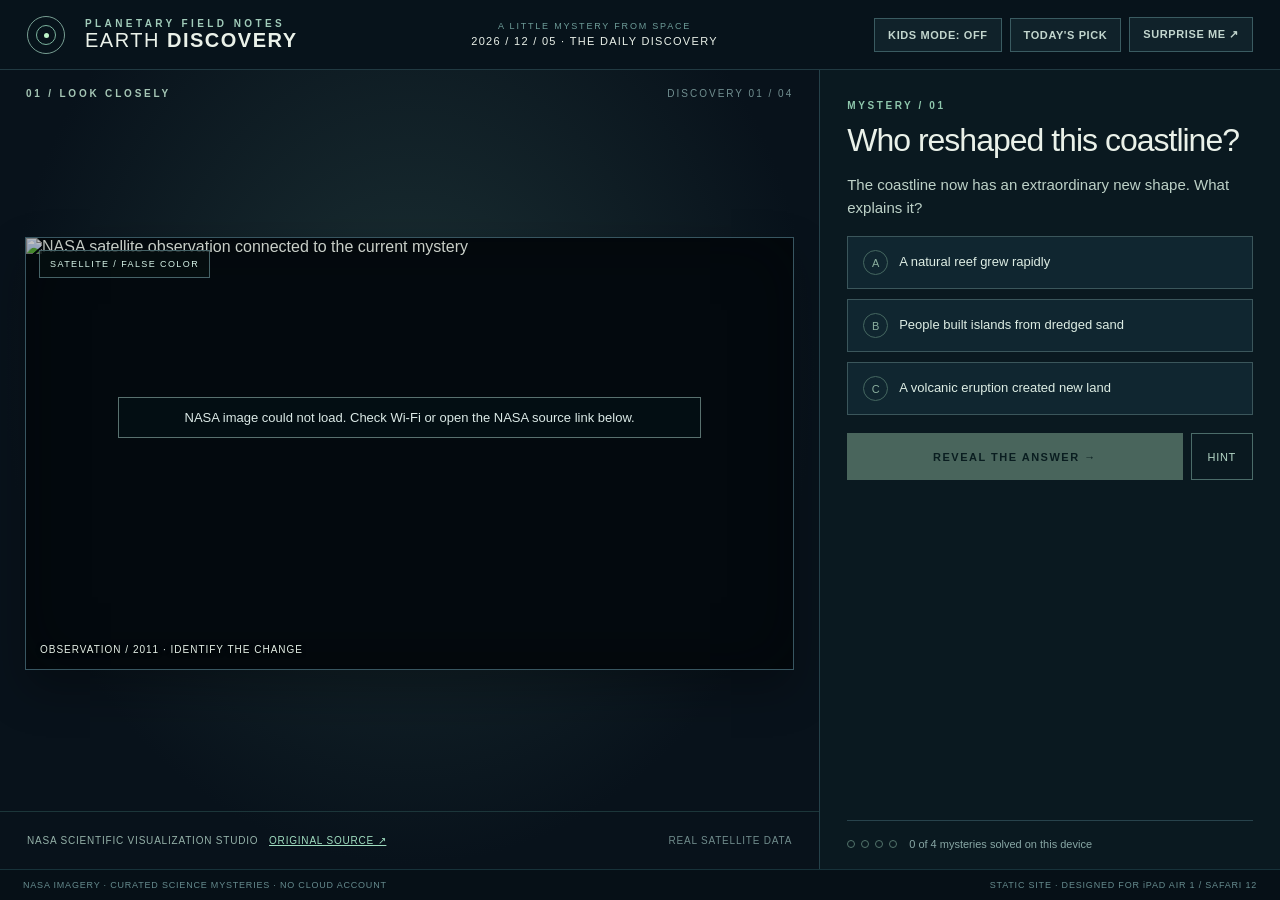
==== commit a7bbc155: "Add files via upload" ====
--- a/index.html
+++ b/index.html
@@ -1,947 +1,103 @@
 <!doctype html>
-<html lang="en"><head><meta charset="utf-8"><meta name="viewport" content="width=device-width,initial-scale=1,maximum-scale=1,viewport-fit=cover"><meta name="theme-color" content="#060d16"><meta name="apple-mobile-web-app-capable" content="yes"><meta name="apple-mobile-web-app-status-bar-style" content="black"><meta name="apple-mobile-web-app-title" content="Earth Observatory"><title>Earth Observatory — Planet Live</title>
+<html lang="en">
+<head>
+<meta charset="utf-8">
+<meta name="viewport" content="width=device-width,initial-scale=1,maximum-scale=1,viewport-fit=cover">
+<meta name="theme-color" content="#071017">
+<meta name="apple-mobile-web-app-capable" content="yes">
+<meta name="apple-mobile-web-app-title" content="Earth Discovery">
+<title>Earth Discovery Machine — NASA Mysteries</title>
 <style>
-:root{--bg:#050c15;--panel:#0b1827;--line:#1d3244;--text:#e9f4f8;--soft:#9ab1c0;--muted:#628292;--cyan:#7cebdc;--coral:#ef886d;--yellow:#edba72}
-*{box-sizing:border-box}html,body{padding:0;margin:0;width:100%;height:100%;color:var(--text);background:var(--bg);font:13px/1.4 -apple-system,BlinkMacSystemFont,"Helvetica Neue",Arial,sans-serif;-webkit-text-size-adjust:100%}button{cursor:pointer;color:inherit;font:inherit;-webkit-tap-highlight-color:transparent}button:focus{outline:2px solid var(--cyan);outline-offset:3px}a{color:var(--cyan)}.app{height:100%;min-height:610px;display:flex;flex-direction:column;overflow:hidden;background:radial-gradient(ellipse 90% 110% at 52% -30%,#102439 0%,#060e18 70%)}
-.topbar{height:68px;min-height:68px;border-bottom:1px solid #1b3445;display:flex;align-items:center;padding:0 28px;gap:28px}.brand{display:flex;align-items:center;gap:12px;min-width:223px}.brand-symbol{height:32px;width:32px;border:1px solid #67dbd5;border-radius:50%;position:relative}.brand-symbol:before{content:"";position:absolute;left:7px;right:7px;top:0;bottom:0;border-left:1px solid #67dbd5;border-right:1px solid #67dbd5;border-radius:50%}.brand-symbol:after{content:"";position:absolute;left:0;right:0;top:15px;border-top:1px solid #67dbd5}.brand-name{font-size:15px;letter-spacing:1.4px;font-weight:800;line-height:1.08}.brand-name small{font-size:8px;display:block;color:#78a7b6;letter-spacing:2px;font-weight:650;margin-top:4px}
-.navigation{display:flex;height:100%;gap:8px;align-items:stretch}.nav-btn{border:0;border-bottom:2px solid transparent;color:#7d9aa9;padding:0 17px;background:transparent;font-size:11px;font-weight:800;letter-spacing:1.8px}.nav-btn.active{border-bottom-color:var(--cyan);color:#d5f9f4}.nav-btn:active{background:#112638}.header-right{margin-left:auto;text-align:right;min-width:136px;font-size:10px;color:#78a2b3;letter-spacing:.6px}.header-right strong{display:block;color:#e3f1f7;font-size:15px;font-weight:500;letter-spacing:1px}.live-dot{display:inline-block;height:7px;width:7px;background:#deaf61;border-radius:50%;margin-right:7px}.live-dot.online{background:#77e1c8}
-.views{flex:1;min-height:0}.view{height:100%;display:none}.view.active{display:block}.view-content{height:100%;display:flex;min-height:0}.eyebrow{font-size:10px;font-weight:800;letter-spacing:2.6px;color:var(--cyan)}.eyebrow .num{color:#567990;margin-right:7px}.big-title{font-size:32px;line-height:1.08;margin:15px 0 10px;font-weight:350;letter-spacing:-.7px}.subtext{color:#91acbb;font-size:12px;line-height:1.65}
-/* EARTH - big image is the main content */
-.earth-stage{flex:1.58;position:relative;min-width:0;display:flex;align-items:center;justify-content:center;overflow:hidden;background:radial-gradient(circle at 49% 46%,#10253b 0%,#060d17 63%)}.earth-top{position:absolute;left:30px;top:21px;z-index:5}.earth-top strong{display:block;font-size:13px;letter-spacing:1px;font-weight:600;margin-top:7px;color:#d1e8f0}.earth-top span:last-child{display:block;margin-top:4px;color:#6f93a5;font-size:10px;letter-spacing:.5px}.earth-image-holder{height:77vh;width:77vh;max-height:660px;max-width:96%;position:relative;display:flex;justify-content:center;align-items:center}.earth-orbit-outer{position:absolute;top:0;right:0;bottom:0;left:0;border:1px solid rgba(102,166,185,.13);border-radius:50%;pointer-events:none}.earth-orbit-inner{position:absolute;top:5%;right:5%;bottom:5%;left:5%;border:1px dashed rgba(106,152,164,.12);border-radius:50%;pointer-events:none}.earth-image{position:relative;z-index:2;display:block;width:91%;height:91%;object-fit:contain;image-rendering:auto}.globe-backup{position:absolute;width:77%;height:77%;border-radius:50%;background:radial-gradient(circle at 68% 38%,#3d7794 0%,#25536f 35%,#0f3048 60%,#051423 85%);box-shadow:inset -33px -16px 65px #020910,0 0 65px rgba(33,122,162,.13);overflow:hidden}.globe-backup svg{height:100%;width:100%;opacity:.34;transform:scale(1.25)}.globe-backup .backup-land path{fill:#6baca5;stroke:none}.earth-image[style*="none"]{display:none}.planet-glow{position:absolute;z-index:0;top:11%;right:11%;bottom:11%;left:11%;border:1px solid rgba(112,218,233,.2);border-radius:50%;box-shadow:0 0 55px rgba(43,131,175,.13);pointer-events:none}.earth-caption{position:absolute;z-index:5;bottom:24px;left:31px;right:31px;display:flex;justify-content:space-between;gap:20px;align-items:flex-end}.caption-primary{font-size:10px;letter-spacing:1.5px;color:#b6d6e4;font-weight:800}.caption-secondary{display:block;color:#688fa2;font-size:10px;margin-top:5px;letter-spacing:.5px;max-width:290px}.region-buttons{display:flex;gap:5px;border:1px solid #274255;padding:3px;background:#091827}.region-buttons button{font-size:9px;letter-spacing:1px;font-weight:800;padding:9px 10px;border:0;background:transparent;color:#85a8ba}.region-buttons button.on{color:#b9fff1;background:#1e4853}
-.earth-rail{width:31%;min-width:290px;max-width:415px;border-left:1px solid var(--line);padding:38px 25px 15px;display:flex;flex-direction:column;gap:15px;overflow:hidden;background:linear-gradient(160deg,rgba(16,35,52,.65),rgba(7,17,29,.9))}.rail-heading{margin-bottom:5px}.rail-heading .big-title{margin-top:15px;margin-bottom:11px}.data-sections{margin-top:12px;flex:1;overflow:auto}.rail-card{border-top:1px solid #274455;padding:18px 0 18px}.rail-label{color:#92b2c3;font-size:10px;letter-spacing:1.6px;font-weight:800;display:flex;justify-content:space-between}.rail-label em{color:var(--cyan);font-size:9px;font-style:normal}.rail-value{font-size:26px;font-weight:350;margin:7px 0 1px;letter-spacing:-.4px}.rail-meta{color:#7595a8;font-size:11px}.small-foot{font-size:10px;line-height:1.6;color:#64899a;margin-top:auto;padding-top:8px}
-/* Shared map */
-.map-area{position:relative;flex:1;overflow:hidden;background:radial-gradient(ellipse 70% 70% at 50% 50%,#103047 0%,#06111f 85%);min-width:0}.map-svg{position:absolute;width:100%;height:100%;top:0;left:0}.land path{fill:#1b4154;stroke:#38677a;stroke-width:.62;vector-effect:non-scaling-stroke}.map-grid path{stroke:#1c4055;stroke-width:1;fill:none}.map-equator{stroke:#3c6879;stroke-dasharray:8 7;stroke-width:1;fill:none}.map-label{pointer-events:none;position:absolute;left:28px;top:26px;z-index:5}.map-label .big-title{font-size:26px;margin-top:8px}.map-label p{margin:5px 0;color:#7f9eac;font-size:11px}.map-bottom{position:absolute;bottom:20px;left:25px;right:20px;z-index:5;display:flex;gap:14px;align-items:end;justify-content:space-between}.map-caption{background:#071827cc;border:1px solid #1e4256;padding:10px 13px;color:#bad8e4;font-size:11px;max-width:460px;line-height:1.5}.map-key{font-size:9px;font-weight:800;letter-spacing:.6px;color:#87aec0;background:#061827cc;padding:10px;white-space:nowrap}.iss-marker{fill:var(--cyan);stroke:#fff;stroke-width:1.8}.iss-ring{fill:none;stroke:var(--cyan);stroke-width:1.4;opacity:.75;stroke-dasharray:5 5}.track-line{fill:none;stroke:#7adfd5;stroke-width:2;stroke-dasharray:7 6;opacity:.7}.event-pin{stroke:#051421;stroke-width:2;cursor:pointer}.event-pin.selected{stroke:white;stroke-width:4}.event-pin.storm{fill:#96c8ed}.event-pin.fire{fill:#f28a66}.event-pin.volcano{fill:#f0b86d}.event-pin.quake{fill:#ff676f}.event-pin.other{fill:#a7b1eb}.event-pin:focus{stroke:white;stroke-width:4}
-.map-side{width:32%;min-width:306px;max-width:400px;border-left:1px solid var(--line);padding:38px 25px;background:#091827;overflow-y:auto}.map-side .big-title{margin-top:12px}.metric-section{border-top:1px solid #284255;margin-top:19px;padding-top:16px}.label{color:#82a7b7;font-size:10px;letter-spacing:1.5px;font-weight:800}.value{font-size:35px;line-height:1.2;font-weight:300;letter-spacing:-1px;margin-top:7px}.meta{font-size:11px;color:#7797aa;margin-top:5px}.value.two{font-size:27px}.info-note{font-size:10px;color:#668c9e;line-height:1.7;margin-top:19px}
-.event-controls{display:flex;flex-wrap:wrap;gap:7px;margin-top:19px}.filter{border:1px solid #2b4556;background:#102639;color:#9db7c5;padding:8px 10px;font-size:10px;font-weight:800;letter-spacing:.6px}.filter.active{background:#254951;color:#bcfff4;border-color:#4a868c}.event-list{margin-top:18px;border-top:1px solid #284456}.event-item{border:0;border-bottom:1px solid #1e394b;background:transparent;text-align:left;display:block;width:100%;padding:11px 4px;color:#dceff4}.event-item:active,.event-item.selected{background:#173249}.event-title{display:block;font-size:12px;font-weight:650;line-height:1.4}.event-date{display:block;font-size:10px;color:#7b9bab;margin-top:3px}.event-detail{font-size:11px;color:#afd0dd;line-height:1.6;margin-top:10px}
-.bottombar{height:40px;min-height:40px;padding:0 25px;border-top:1px solid #193444;background:#06111b;display:flex;align-items:center;justify-content:space-between;gap:10px;white-space:nowrap}.bottom-text{font-size:9px;color:#789aab;letter-spacing:1px}.bottom-text b{color:#c3e0e9;font-weight:650}.refresh{border:1px solid #315467;background:#0d2636;padding:6px 11px;font-size:9px;color:#b5f0e6;font-weight:800;letter-spacing:.7px}
-@media(max-width:900px){.topbar{padding:0 16px;gap:9px}.brand{min-width:178px}.brand-name{font-size:13px}.nav-btn{padding:0 12px}.earth-rail{padding:23px 17px 10px;min-width:270px}.rail-heading .big-title{font-size:28px}.map-side{min-width:270px;padding:22px 17px}.rail-card{padding:14px 0}.earth-caption{left:17px;right:17px}.earth-top{left:17px}.bottombar{padding:0 14px}}
-@media(max-height:690px){.app{min-height:550px}.topbar{min-height:53px;height:53px}.bottombar{height:32px;min-height:32px}.rail-heading .big-title{font-size:25px}.earth-rail{padding-top:16px;gap:7px}.rail-card{padding:11px 0}.rail-value{font-size:23px}.data-sections{margin-top:4px}.map-side{padding-top:17px}.map-side .big-title{font-size:27px}.metric-section{margin-top:13px;padding-top:11px}}
-@media(orientation:portrait) and (max-width:820px),(max-width:650px){.app{min-height:100%;height:auto;overflow:auto}.topbar{height:62px}.brand{min-width:0}.brand-symbol{display:none}.brand-name{font-size:12px}.navigation{gap:0}.nav-btn{font-size:9px;letter-spacing:.8px;padding:0 8px}.header-right{min-width:70px;font-size:9px}.header-right strong{font-size:11px}.views{min-height:0}.view-content{display:block}.earth-stage{height:61vh;min-height:350px}.earth-image-holder{height:54vh;width:54vh}.earth-rail,.map-side{width:auto;max-width:none;min-width:0;border-left:0;border-top:1px solid var(--line);padding:20px}.data-sections{display:grid;grid-template-columns:1fr 1fr;column-gap:16px}.small-foot{padding-bottom:15px}.map-area{height:48vh;min-height:310px}.map-side .metric-section{margin-top:13px}.bottombar{position:relative;gap:8px;white-space:normal;height:auto;min-height:38px}.bottom-text{font-size:8px}.earth-top{top:14px}.earth-caption{bottom:12px}.map-label{left:15px;top:12px}.map-label .big-title{font-size:19px}.map-bottom{left:10px;right:10px;bottom:8px}.map-caption{font-size:10px;padding:7px;max-width:65%}.map-key{font-size:8px;padding:7px}}
-
-@media(min-width:850px) and (max-height:860px){
- .earth-rail{padding:18px 18px 8px;gap:5px}
- .rail-heading .big-title{font-size:26px;margin:9px 0 7px}
- .rail-heading .subtext{font-size:11px;line-height:1.45}
- .data-sections{margin-top:3px}
- .rail-card{padding:11px 0}
- .rail-value{font-size:24px;margin:4px 0 1px}
- .rail-meta{font-size:10px}
- .small-foot{display:none}
-}
-</style></head>
-<body><div class="app">
-<header class="topbar"><div class="brand"><div class="brand-symbol" aria-hidden="true"></div><div class="brand-name">EARTH<br>OBSERVATORY<small>PLANETARY MONITOR</small></div></div>
-<nav class="navigation" aria-label="Views"><button type="button" class="nav-btn active" data-view="earth" aria-pressed="true">01 &nbsp; EARTH</button><button type="button" class="nav-btn" data-view="orbit" aria-pressed="false">02 &nbsp; ORBIT</button><button type="button" class="nav-btn" data-view="events" aria-pressed="false">03 &nbsp; EVENTS</button></nav>
-<div class="header-right"><span class="live-dot" id="live-dot"></span><span id="live-state">CONNECTING</span><strong id="clock">--:-- UTC</strong></div></header>
-<main class="views">
-<section id="view-earth" class="view active" aria-label="Earth satellite view"><div class="view-content"><div class="earth-stage"><div class="earth-top"><div class="eyebrow"><span class="num">01 /</span> PLANET IN MOTION</div><strong id="region-name">THE AMERICAS · GOES-19</strong><span>OBSERVED CLOUDS · COMPOSITE SATELLITE IMAGE</span></div>
-<div class="earth-image-holder"><div class="earth-orbit-outer"></div><div class="earth-orbit-inner"></div><div class="planet-glow"></div><div class="globe-backup" id="backup-globe"><svg viewBox="0 0 960 480" preserveAspectRatio="xMidYMid slice"><g class="backup-land">
-<path d="M960,282.8 L960,284.1 L956.6,285.4 L956.3,284.4 L960,282.8Z"/>
-<path d="M953.8,286.3 L956.6,287 L956.1,288.4 L953,288.4 L953.8,286.3Z"/>
-<path d="M0,282.8 L0.2,284 L0,284.1 L0,282.8Z"/>
-<path d="M570.4,242.5 L580.5,248.3 L580.7,249.8 L584.5,252.5 L583.3,255.8 L585.2,258.2 L584.5,262.6 L587.5,267.5 L585.4,269.1 L577.4,271.3 L572.2,270.7 L570,265.1 L562,262.2 L559,257.4 L558.2,252 L562,249 L561.1,243 L570.4,242.5Z"/>
-<path d="M456.9,166.2 L456.8,171 L448.1,170.8 L448.2,177.7 L445.7,177.9 L445.5,183.1 L434.5,184 L434.6,182.9 L440.7,182.7 L443,176.8 L446.7,173.9 L447.9,170.6 L449.6,168.3 L456.5,167.7 L456.9,166.2Z"/>
-<path d="M152.4,109.3 L145,105.6 L140.2,104.5 L139.1,100.5 L135.7,99.3 L135.2,97.2 L132,95.2 L133.3,90.9 L128.8,89.2 L124.4,84.2 L118.7,80.6 L113.5,82.9 L109.2,80 L104,79.2 L104,54.1 L116,56.3 L121.6,54.3 L133.9,52.8 L135.7,53.9 L138.3,52 L144.6,54.7 L148.2,52.9 L148.6,54.9 L156.1,53.9 L172.7,56.3 L176.3,57.6 L172.5,58.9 L177.3,59.5 L186.8,58.7 L189.7,60.3 L192.6,59 L189.8,57.8 L191.6,56.9 L196.9,56.5 L201.8,58.6 L209.5,59.6 L217.5,59.2 L217.2,57.6 L219.5,57.1 L223.7,58 L223.7,60.6 L225.4,58.4 L227.5,58.5 L228.7,55.8 L222.7,53.1 L223,50.1 L226.1,48.2 L232.3,49.8 L235.9,52.8 L233.6,54.1 L238.5,54.7 L238.5,57.4 L242.1,55.3 L245.3,57 L244.5,59 L247.1,60.8 L251.8,56.6 L251.9,53.6 L259.7,54.2 L263.3,55.6 L263.4,56.9 L261.4,58.3 L263.3,59.7 L263,61 L257.7,62.9 L251.3,62.5 L247.1,67.3 L238.1,70.4 L237.9,72.1 L234.8,72.4 L228.7,77.6 L227.5,82.8 L231.4,83.2 L233.9,87.8 L237.6,87.2 L253.3,92.5 L260.6,92.9 L261,97.9 L262.9,100.9 L266.9,103.4 L269,102.6 L270.4,99.8 L269,95.6 L267.1,94.2 L271.4,93 L275.9,89.2 L273.9,85.2 L270.6,83.2 L273.8,80.4 L271.7,73.8 L283.1,73.5 L289.7,77 L294.4,77.2 L295.2,82.8 L299.6,84.8 L303.5,83.3 L307.8,79.1 L316.3,88.1 L315.2,89.8 L327.1,94.3 L328.2,96.6 L331.3,97.9 L331.5,100.9 L319.9,106 L302.9,106.1 L290.4,115.1 L296.9,111.2 L306.5,108.7 L308.9,110 L306.4,111.8 L308.1,116.7 L311.5,118 L315.9,117.6 L318.6,114.6 L318.8,116.6 L320.5,117.5 L305.7,123.9 L303.7,123.7 L303.6,121.4 L308.2,119.2 L301,119.6 L299.2,118.1 L299.2,114.5 L295.4,113.5 L289.3,120 L280.4,120 L275.1,123.7 L270.1,123.7 L268.9,124.1 L269.5,125.7 L260.2,128.9 L258.3,128.1 L261,123.8 L259.9,119.1 L253.7,114.9 L244.3,111.2 L235.6,111.6 L228.5,110.2 L227.2,108.3 L226.2,109.3 L152.4,109.3Z"/>
-<path d="M256,73.5 L258,72.2 L261.7,72.3 L258.5,74.2 L256,73.5Z"/>
-<path d="M267.3,45.9 L264.4,43.5 L271.8,43.6 L276.7,45.8 L267.3,45.9Z"/>
-<path d="M265.8,74.4 L266.9,73.6 L268.6,74.2 L267.6,75.6 L265.8,74.4Z"/>
-<path d="M230.4,40.1 L228.9,41.1 L221.8,40.2 L227.1,38.3 L230.4,40.1Z"/>
-<path d="M229.8,33.3 L223.5,33.2 L222.8,32.4 L228.2,32.5 L229.8,33.3Z"/>
-<path d="M217,29.7 L225.2,30.9 L220.5,32.4 L217,29.7Z"/>
-<path d="M261.5,41.5 L233.5,40.4 L232.3,37.6 L229.6,36.5 L221,35.3 L222,34.2 L235.7,35.3 L238,36.1 L237.4,37.1 L242.2,38.4 L263.7,38.1 L267.1,40.2 L261.5,41.5Z"/>
-<path d="M177.2,32.7 L187.1,32 L181.2,33.6 L177.2,32.7Z"/>
-<path d="M182.7,29.7 L187.6,30.4 L179.9,30.9 L182.7,29.7Z"/>
-<path d="M332.2,102.4 L328.5,107.2 L330.3,106.3 L332.1,106.8 L331.1,107.8 L337.4,108.7 L336.6,110.6 L338.4,110.2 L339.6,113.2 L338.5,115.6 L335.5,115.2 L335.4,112.7 L332.3,115 L330.7,114.9 L332.6,113.6 L330,113 L322,113.1 L323.2,111.3 L322,110.6 L327,104.8 L331,102.3 L332.2,102.4Z"/>
-<path d="M251,64.7 L262.3,68.1 L262.5,69.4 L266.4,70.1 L264,70.9 L258.4,69.1 L251.9,71.9 L251,70.3 L247.4,70.6 L249.7,69.2 L251,64.7Z"/>
-<path d="M264.7,47.8 L272.5,46 L282.1,48.6 L282.4,49.8 L287.4,49.2 L296.6,51.9 L301.4,55.5 L296.5,56.7 L307,59.1 L310.9,61.5 L315.1,61.7 L309.6,66.7 L302.1,63 L298.6,63.3 L298.3,64.8 L305.8,68.3 L307.5,71 L306.6,72.9 L296.6,70 L303.6,74.9 L296.3,73.8 L280.4,67.5 L272.8,68.7 L270.5,67.8 L272.3,65.8 L282.8,65.5 L281.9,64.5 L282.8,63.2 L286.3,60.6 L284.5,58.5 L275,56.3 L276.7,55.6 L269.4,52.9 L263.2,54 L243.5,52.2 L241.3,51.3 L244.1,50.1 L240.3,50.1 L239.5,47.4 L244.2,43.9 L251.1,43.2 L249.2,44.9 L251.3,46.6 L253.7,44.4 L260.5,43.3 L265.1,46.1 L264.7,47.8Z"/>
-<path d="M228,42.3 L233.5,42.4 L238.6,43 L228.6,47.9 L225.6,47.8 L224,44.2 L228,42.3Z"/>
-<path d="M152.4,37 L162.4,33.3 L170.1,32.9 L169.8,35 L167.7,35.9 L152.4,37Z"/>
-<path d="M124.9,95.5 L128.7,95.7 L127.9,98.7 L130.2,100.9 L125.2,97.6 L124.9,95.5Z"/>
-<path d="M198.7,28.5 L211.1,29.9 L214.2,32.2 L199.5,31 L202.1,30.2 L198.7,28.5Z"/>
-<path d="M150.6,110.6 L144.9,109.8 L138.5,106.7 L137.7,104.6 L144.7,105.9 L150.6,110.6Z"/>
-<path d="M146.9,41.9 L166.5,42.2 L172,44.1 L162.1,46.6 L158.8,48.5 L158.8,49.6 L151.8,50.9 L144.2,48.4 L149.5,43.5 L146.9,41.9Z"/>
-<path d="M192.5,37.7 L197.7,37.4 L198.1,38.7 L196.5,40 L180.7,41.6 L176.3,40.7 L181.9,39.6 L166.1,39.4 L172.3,36.1 L189.2,38.7 L185.3,36.2 L187.8,35.2 L190.5,35.5 L192.5,37.7Z"/>
-<path d="M190.9,45.1 L198.9,46.2 L201.4,50.7 L210.7,53.3 L210.4,54.4 L206.1,54.7 L207.8,55.7 L206.9,56.7 L197.4,55.5 L177.8,57.2 L176.4,56 L170.4,55.6 L167.1,53.4 L180.2,52.4 L165.6,51.9 L164.2,50.9 L170.4,49.8 L161.6,49.2 L165.7,46.1 L172.8,44.5 L175.6,45 L174.2,46.3 L180.2,45.5 L183.9,46.8 L186.9,45.4 L191.5,48.9 L192.8,47.8 L190.9,45.1Z"/>
-<path d="M212.2,46.1 L209.2,44.4 L212.4,43.1 L220.3,43.3 L221,44.1 L218.5,45.4 L222.6,46.5 L222.1,48.9 L217.7,49.9 L206.7,46.6 L212.2,46.1Z"/>
-<path d="M194.8,44.1 L199.3,43.6 L201.3,44.2 L199,46 L194.8,44.1Z"/>
-<path d="M217.3,35.4 L219.4,36.6 L218.2,40 L206.7,38.5 L206.5,36.4 L217.3,35.4Z"/>
-<path d="M222.1,26.2 L228.5,24.1 L227.4,23.4 L233.6,23.3 L245.8,25.8 L251.2,28.4 L242.6,31.2 L232.3,31.1 L229.5,30 L231.6,28.3 L226.7,28.3 L222.1,26.2Z"/>
-<path d="M235.8,21.6 L252,19.6 L258.2,20.5 L260.2,19 L268.5,18.3 L315.1,19.7 L299.6,22.7 L305.4,22.6 L290.2,27.2 L274.9,28.5 L278.6,28.8 L276.7,29.3 L279,30.6 L267.3,34.1 L272.3,35.3 L265.2,36.9 L241.4,36.1 L241,34.8 L246,34.2 L244.6,32.3 L253.4,33.2 L245.4,31 L253.1,28.4 L248.2,26 L261.7,25.4 L246.4,25.3 L235.8,21.6Z"/>
-<path d="M279.4,60.1 L274.7,61.1 L274,59.8 L277.6,57.9 L279.7,58.6 L279.4,60.1Z"/>
-<path d="M218.1,53 L224.9,55.7 L223.3,56.6 L213.9,54.9 L218.1,53Z"/>
-<path d="M307.9,107 L312.4,107.4 L315.2,109.1 L310.4,108.3 L307.9,107Z"/>
-<path d="M309.3,114.6 L310.2,115.9 L314.6,116.2 L312.3,117.4 L309,116.3 L309.3,114.6Z"/>
-<path d="M152.4,109.3 L226.2,109.3 L227.2,108.3 L228.5,110.2 L235.6,111.6 L244.3,111.2 L253.7,114.9 L259.9,119.1 L261,123.8 L258.3,127.8 L259.5,128.9 L269.5,125.7 L268.9,124.1 L270.1,123.7 L275.1,123.7 L280.4,120 L289.3,120 L295.4,113.5 L299.2,114.5 L299.2,118.1 L301.4,120.5 L293,123.5 L291.1,127.1 L293.4,129 L283.4,130.9 L288.1,130.9 L282.8,131.3 L280.3,136.2 L278.6,134.7 L279.8,137.6 L277.5,140.8 L278.1,138.8 L276.4,135.6 L276.5,138.4 L274.7,138 L276.5,138.9 L278.1,145.2 L263.1,156.2 L263.2,159.9 L266.5,168.3 L265.7,172.8 L263.5,172.8 L262.1,171 L259.1,165.6 L259.6,163.9 L256.8,160.2 L253,161 L249.6,158.9 L241.1,159.6 L241.6,162.2 L231.4,160.6 L227.5,161.4 L221,165.8 L221,171 L219.9,171.1 L215.9,169.7 L210.8,161.7 L206.7,160.6 L205,162.7 L202.8,161.9 L196,155.3 L183.9,156.4 L174.1,152.7 L167.7,153.2 L163.9,149.3 L158.3,147.7 L148.3,132.5 L147.9,126 L149.6,118.6 L147.5,111.5 L151.7,111.9 L153.1,114.4 L152.4,109.3Z"/>
-<path d="M64.4,186 L67.2,188 L64.8,189.6 L63.8,187.5 L64.4,186Z"/>
-<path d="M64,184.6 L62.9,185.1 L62.1,184.2 L62.4,184 L64,184.6Z"/>
-<path d="M60.7,183.4 L61.9,183.8 L60.5,183.7 L60.7,183.4Z"/>
-<path d="M58.6,182.1 L59.6,183.1 L59.4,183.3 L58.3,183.2 L58.6,182.1Z"/>
-<path d="M54.4,180.7 L54.8,181.6 L53.9,181.2 L54.4,180.7Z"/>
-<path d="M33.5,79.4 L38.2,79.2 L38.5,80.2 L33.5,79.4Z"/>
-<path d="M71.4,85.4 L74.3,86.4 L69.3,88.7 L68,88 L67.5,86.8 L71.4,85.4Z"/>
-<path d="M104,54.1 L104,79.2 L109.2,80 L113.5,82.9 L118.7,80.6 L124.4,84.2 L128.8,89.2 L133.3,90.9 L131.9,93.9 L128.1,92 L127.3,89.7 L122.5,85 L115.7,84.8 L107,81.2 L87.7,77.6 L84.7,78.2 L85.3,80.1 L75.4,82.3 L76.2,78.1 L79.1,77.2 L78.3,76.6 L69.3,81.7 L71.2,83 L68.7,84.9 L57.5,90.7 L40.2,94.5 L56.8,88 L59.4,86.5 L61.2,82.9 L55.8,84.2 L52.4,82.5 L48.1,83.5 L48.3,81 L46.6,80 L43.2,80.5 L39.1,78.6 L39.1,77.1 L37,76 L38,74.5 L41.2,71.6 L45.2,71.8 L51.3,70 L49.3,68.3 L51.3,67.2 L40.1,68.1 L31.7,64.9 L41.4,62.5 L43.6,62.5 L43.2,63.8 L48.9,63.7 L35.3,57.7 L36.8,56.3 L41.5,56.2 L48.2,52.4 L62.5,49.7 L68.4,51.5 L104,54.1Z"/>
-<path d="M22,69.9 L25.4,70.1 L30.2,71.2 L27.9,72.1 L22.5,71.2 L22,69.9Z"/>
-<path d="M713,108.8 L708.7,110.8 L708.6,113.5 L707.1,114.7 L701.8,113.8 L699.9,118.6 L693.2,120.2 L695.6,124.9 L693.8,125.5 L694,127.1 L691,125.7 L677.9,124.5 L676,126.7 L669.8,126.1 L663,131.6 L657.9,130.2 L657.4,128 L656.1,128 L656.3,125.3 L653.1,123.4 L645.4,124 L636,118.4 L629.1,120 L629.2,129.8 L624.2,127.1 L620,128.6 L620,125.9 L616.9,125 L614.1,121 L616.7,121.3 L616.8,119.3 L621.4,119.3 L621.4,115.1 L616.5,114.5 L610.9,116.3 L608.2,112.7 L603.9,110.9 L606.8,105.5 L609.5,107 L609.9,105.1 L615.4,102.2 L619.5,102.1 L628.6,105 L631.4,103.9 L639,105.2 L643.6,104.5 L644.2,103.3 L639.9,101.4 L644.5,98.7 L642.6,96.9 L643.8,96 L653.8,95.1 L664.2,92.3 L669,92.9 L669.8,95.6 L676,95.9 L675.8,97.4 L685,94.7 L684.1,95.5 L693.4,104.4 L694.8,103 L698.5,104.5 L702.4,103.8 L708.1,107.5 L711.5,107.1 L713,108.8Z"/>
-<path d="M629.2,129.8 L629.1,120 L636,118.4 L645.4,124 L653.1,123.4 L656.3,125.3 L656.1,128 L657.4,128 L657.9,130.2 L661.3,130.3 L662,131.6 L669.2,127.3 L667.8,129.3 L674.8,131 L671.4,132.9 L668.3,132.8 L668.4,130.8 L664.9,131.4 L662.8,134.6 L660.5,134.5 L659.8,135.6 L661.8,136.3 L662.4,138.2 L660.9,140.9 L657.4,140.4 L657.5,138.7 L651.1,136.3 L646.3,133.2 L645,130.4 L641.2,130.1 L639.9,127.4 L636.3,126 L631.8,128.5 L632.3,129.8 L629.2,129.8Z"/>
-<path d="M856,246.9 L865.6,250.3 L869.3,254.6 L873.7,256.2 L874.4,257.6 L871.9,257.9 L872.5,259.7 L881.8,268.2 L874.4,267 L869.5,261.5 L866,260.3 L862.1,262 L862.4,264 L860.3,264.9 L856.1,264.3 L856,246.9Z"/>
-<path d="M887,249.8 L888.4,252 L887.5,252.7 L886.4,250.1 L881.8,247.3 L882.5,246.7 L887,249.8Z"/>
-<path d="M883.5,255.6 L879.2,256.8 L875.5,255.3 L879.6,254.7 L880.4,253.3 L880.6,254.8 L882.2,254.5 L884.4,252.7 L884.1,251.1 L885.7,251.1 L886.2,253 L883.5,255.6Z"/>
-<path d="M892.7,254.2 L896.1,257.4 L895.7,258.2 L893.8,257.4 L892.7,254.2Z"/>
-<path d="M856,246.9 L856.1,264.3 L853.7,262.1 L847,262.4 L849.8,259.5 L847.8,254.4 L836.4,249.4 L834.6,251 L832,247.5 L836.5,245.9 L832.6,245.9 L828.1,242.5 L833,241 L837.3,242.1 L838.5,247.4 L841.2,249 L846.5,244.5 L856,246.9Z"/>
-<path d="M813.2,263.7 L811.8,267 L809.2,267.3 L810.6,264.8 L813.2,263.7Z"/>
-<path d="M837.9,258.4 L837.6,256.4 L838.7,254.5 L839.3,256.6 L837.9,258.4Z"/>
-<path d="M794.4,229 L792.8,231.4 L794.8,233.9 L794.3,235.1 L797.3,237.6 L794.2,237.9 L793.4,242.1 L790.8,244 L789.7,250.7 L789.3,249.8 L786.3,251 L782,248.3 L778.8,249.3 L777.9,248 L773.9,247.8 L773.5,244.2 L770.5,238.9 L772.4,234.6 L774.7,237.9 L781,236 L783.5,236.8 L785.7,236.2 L789,228.5 L794.4,229Z"/>
-<path d="M821.7,247.6 L827.9,248.3 L828.9,250.3 L821.1,249 L821.7,247.6Z"/>
-<path d="M818.3,250.1 L816.5,249.6 L816,248.5 L818.7,248.3 L818.3,250.1Z"/>
-<path d="M821.2,234.2 L823.2,237 L823,239.3 L821.7,239 L821.6,242.4 L819.7,237.3 L821.2,234.2Z"/>
-<path d="M807.8,237.7 L814,236.2 L809.8,239.4 L800.5,239.4 L800.1,241.4 L802.5,243.8 L808.9,241.6 L808.7,242.9 L804,245.1 L808.4,254.2 L807,255 L806,254.1 L807.3,251.9 L804,252.2 L802.4,249.6 L802.6,247 L800.8,247.8 L801.1,254.7 L799.5,255.1 L798.3,254.3 L798.7,249.3 L796.7,247.5 L799.5,239.6 L802.4,236.5 L807.8,237.7Z"/>
-<path d="M800.8,267.4 L797.2,265.5 L799.7,265 L802.1,266.6 L800.8,267.4Z"/>
-<path d="M801.9,262 L805.4,262.6 L807.7,261.6 L807.4,263.1 L799.8,263.5 L801.9,262Z"/>
-<path d="M794.4,261.6 L797.7,263.2 L791.3,264.1 L794.4,261.6Z"/>
-<path d="M762.8,255.7 L769.7,258.1 L774.8,258.3 L775.4,257.2 L780.3,258.5 L781.3,260.3 L788.5,262.3 L785.5,263.3 L761,258.3 L762.8,255.7Z"/>
-<path d="M758.3,242.9 L759.7,246.2 L763,248.2 L762.2,255.6 L759.2,255.7 L753.6,251.3 L744.7,239.5 L742.9,235.1 L734.1,225.4 L740,226 L748.4,234.4 L751.1,234.4 L753.3,236.3 L756.9,239.7 L755.8,241.9 L758.3,242.9Z"/>
-<path d="M297,380.4 L299.3,383.6 L306.5,385.9 L302.8,387.3 L297,386.3 L297,380.4Z"/>
-<path d="M326.3,320.6 L324,331.8 L327.4,334.1 L328.6,338.4 L326,341.8 L322,343.3 L313.8,343.5 L314.3,348.5 L312.7,349.4 L306.4,349.5 L306.7,352.2 L310,352.1 L310.8,353.5 L306.2,356 L305.2,360.1 L300.5,361.5 L299.8,363.5 L305,366 L304,368.4 L295.6,375.3 L298.3,379.6 L288.2,378.7 L287.2,375.1 L284.5,374.3 L284.2,371.5 L287.1,368.7 L288.9,359.9 L290.1,359.4 L288.6,357.9 L289.4,356.8 L287.6,352.7 L288.7,352.1 L289.6,343.8 L291.2,342.8 L290.3,337.8 L292.4,336 L293.8,331.2 L291.9,323.6 L294.3,315.9 L297.9,311.7 L297.6,305.4 L300.5,304.1 L301,300.6 L303.3,298.2 L306.8,298.9 L308.3,300.8 L309.4,298.6 L312.4,298.8 L317.7,303.7 L325.9,307.1 L323.7,312.3 L331.5,313 L335.7,308.1 L336.9,311.8 L326.3,320.6Z"/>
-<path d="M297,380.4 L297,386.3 L301.4,386.4 L298.3,388.3 L290.7,386.8 L280.9,380.9 L290.4,384.2 L292.6,381.1 L297,380.4Z"/>
-<path d="M294.4,286.9 L297.5,291.7 L296.6,294.3 L299.1,301 L301.4,301.3 L300.5,304.1 L297.6,305.4 L297.9,311.7 L294.3,315.9 L291.9,323.6 L293.8,331.2 L292.4,336 L290.3,337.8 L291.2,342.8 L289.6,343.8 L288.7,352.1 L287.6,352.7 L289.4,356.8 L288.6,357.9 L290.1,359.4 L288.9,359.9 L287.1,368.7 L284.2,371.5 L284.5,374.3 L287.2,375.1 L288.2,378.7 L297.1,379.5 L291.1,381.1 L290.6,383.6 L289.5,383.6 L280.1,379.4 L278.4,369.8 L282.3,365.2 L278.3,364.4 L280.8,362 L281.7,357.6 L284.7,358.5 L286.1,353 L284.3,352.3 L283.5,355.6 L281.8,355.3 L284.8,344.7 L283.8,339.1 L284.9,339 L289.5,326.5 L289.4,317 L290.9,313.7 L293.1,297 L292.3,288.9 L294.4,286.9Z"/>
-<path d="M557.4,247.6 L559,257.4 L562,262.2 L556.6,262.7 L555.7,271.4 L559,272.5 L559.2,275.4 L557.2,275.3 L552.4,271 L550.8,271.8 L544.7,269.2 L539.1,269.6 L537.9,259.4 L533.6,258.5 L530.7,261.3 L526.6,261.5 L523.5,255.7 L512.5,255.4 L516.3,252 L518.9,253.3 L522.7,249.4 L523.8,244.6 L527,241.1 L529.4,228.8 L531.9,226.6 L539.7,229.3 L540.9,227.4 L548.4,226 L553,226 L555.8,228.6 L559.2,227.7 L562.2,230.6 L562.1,233.8 L563.1,234.1 L559.7,238.4 L557.4,247.6Z"/>
-<path d="M590.9,244.5 L589.3,242.3 L589.3,232.6 L592.3,228.7 L599.9,226.7 L610.5,214.8 L610.5,209.6 L616.3,207.9 L614.8,215.5 L609.6,225.8 L590.9,244.5Z"/>
-<path d="M584.5,252.5 L580.7,249.8 L580.5,248.3 L570.4,242.5 L570.4,239.7 L573.4,234.9 L570.7,228.7 L574.1,225.3 L576.4,228.1 L581.7,230.4 L585.5,230.9 L588.7,228.6 L591.6,229.5 L589.3,232.6 L589.3,242.3 L590.9,244.5 L587.4,246.9 L584.5,252.5Z"/>
-<path d="M545.5,218.1 L543.5,216.9 L542.6,216.1 L542.8,213.1 L539.4,206.3 L538.5,206.4 L541.4,198.2 L543.7,198.4 L543.6,186.7 L546.7,186.7 L546.7,181.3 L578.3,181.3 L580,190.4 L582.4,192 L578.3,194.8 L576.7,203.8 L571.4,211.7 L570.6,216.8 L568.6,207.5 L567.3,207.3 L565.5,208.1 L566.4,210.5 L563.6,213.8 L560,212.6 L557.2,214.9 L551.3,214.8 L548.8,212.2 L546.9,212.6 L545.4,216.2 L543.7,217 L545.5,218.1Z"/>
-<path d="M543.6,187.8 L543.7,198.4 L541.4,198.2 L538.5,206.4 L539.4,206.3 L541,210.3 L537.9,211.8 L536,214.7 L530.2,216 L527.9,219 L520.7,220.2 L519.9,216.5 L517.2,214.5 L517.8,213.3 L521.2,213.4 L518.9,204.5 L517.2,204.4 L516.1,201.7 L517.3,198.2 L520.7,195.7 L522.4,185.6 L520.3,183.2 L519.6,179 L522.3,177.6 L543.6,187.8Z"/>
-<path d="M288.8,187.4 L288.8,191.9 L281.4,191.1 L287.1,190.2 L284.2,187.6 L284.8,186.9 L288.8,187.4Z"/>
-<path d="M289.6,193.1 L289.1,187 L293.5,187.6 L297.8,190.4 L296.8,191.5 L291.5,190.9 L289.6,193.1Z"/>
-<path d="M956.6,50.4 L960,49.3 L960,51.1 L956.6,50.4Z"/>
-<path d="M610.9,116.3 L604.5,121 L609.6,128.5 L607.5,130.3 L601.3,126.7 L586.5,124.2 L577.8,119.3 L582,116.7 L580.5,115.6 L584.4,114.5 L581.9,114.4 L582,113.2 L586,112.3 L586.9,107.7 L574.3,105.1 L573.4,103.4 L571.3,103.3 L571.7,101.9 L570,100.4 L564.8,101.1 L563.5,98.5 L567.2,97.7 L562,93.8 L562.3,91.9 L555.1,90.2 L552.8,86.7 L553.9,85.9 L553.1,83.4 L557.6,79.9 L554.9,78.7 L564,72.4 L560.1,70.5 L561.2,68.8 L558.8,66.8 L560.6,64.5 L557.5,61.5 L559.9,59.5 L555.9,57.7 L556.2,55.8 L565.7,53.6 L577.4,55.8 L589.5,60.1 L589.7,61.9 L582.4,64 L568.5,62.3 L572.8,64.3 L573.2,68.2 L578.7,69.7 L579,68.4 L577.4,67.3 L579.1,66.3 L585.6,67.9 L587.8,67.3 L586,65.3 L592.2,62.7 L597.2,63.8 L598.8,62 L596.5,60.4 L597.8,58.8 L595.9,57.1 L603.3,58 L604.9,59.5 L601.5,59.8 L601.5,61.3 L603.6,62.2 L623.2,56.4 L625.3,56.5 L622.6,58.1 L636.8,56.3 L639.8,57.9 L642.9,56.2 L640.1,54.6 L641.5,53.7 L649.3,54.5 L662.7,58.4 L664.5,57 L661.7,55 L658.5,54.8 L659.4,53.5 L657.9,50.6 L666.5,45.2 L673.6,45.9 L674.1,47.4 L671.6,49.6 L674.1,52.3 L673.5,55.9 L676.4,57.6 L670.1,63.1 L673.1,63.5 L680.1,59.3 L678.6,57.8 L679.8,56 L676.9,55.8 L676.3,54.3 L678.4,51.6 L674.9,49.5 L679.7,47.7 L679.1,45.8 L681.8,47.2 L680.8,49.8 L683.6,50.3 L682.4,48.3 L686.9,47.3 L692.4,47.1 L697.3,48.7 L695,46.4 L694.7,43.6 L711.5,42.8 L709.4,41.4 L712.4,39.7 L728.6,37.2 L748.7,36.2 L752,33.9 L758.3,32.8 L762.8,33.7 L759.2,34.3 L765.3,34.7 L766,36.1 L776.2,35.4 L784.4,37.7 L783.7,39.1 L771.7,42.2 L781.4,42.7 L782.7,44.4 L788.2,43.3 L808.5,45.4 L808.7,43.4 L818.6,43.8 L822.9,45.2 L824.1,46.9 L822.6,48.1 L830.1,51.2 L832.7,48.4 L837,49.6 L853,49.4 L851.1,46.9 L854.6,45.7 L878.7,47.5 L887.9,51.1 L904,51 L906.2,52.1 L905.9,54.1 L909.2,54.8 L927.6,54.4 L932.2,56.8 L935.5,56 L933.4,54.3 L934.5,53.1 L948.6,53.7 L960,56.1 L960,66.7 L953.1,67.7 L958.3,72 L957.9,73.9 L953,73.3 L943.1,75.6 L934.2,80.3 L930.4,78.5 L923.5,80.6 L922.2,79.6 L916.1,80.4 L912,84.7 L912.1,85.8 L915.2,86.4 L914.8,90.2 L912.3,90.3 L911.2,92.6 L912.3,93.7 L907.7,95.1 L906.7,98.1 L902.7,98.8 L901.9,101.5 L898.1,104 L894.5,92.3 L895.8,88.6 L898.2,85.8 L902.3,85.2 L916.5,77 L918.6,73.2 L915.4,73.4 L913.8,75.6 L907,78.5 L904.8,75.3 L897.9,76.2 L891.2,80.6 L893.5,82.3 L883.4,83.3 L883.6,81.3 L879.4,80.9 L876.1,82.2 L859.2,82.6 L840.3,94.1 L844.5,94.4 L848.4,96.7 L850.1,95.3 L853.1,95.5 L856.9,98.4 L853.5,110.8 L839.7,124.3 L836.1,125.8 L832.7,124.6 L828.7,127.4 L830.1,122.4 L829.4,120.1 L834.9,119.6 L840.1,110.7 L829.3,112.6 L828.2,110.1 L825.1,108.2 L820.4,107.3 L815.9,99.2 L809.5,97.4 L800.5,99.3 L802,101.4 L798.1,106.3 L794.3,108 L785,106 L775.1,109 L769.3,108.6 L765,105.9 L756.5,106.4 L752.7,105.3 L752.2,103.3 L743.6,101.2 L740.9,104 L742,105.5 L739.4,107.4 L726,104.5 L713,108.8 L711.5,107.1 L708.1,107.5 L702.4,103.8 L698.5,104.5 L694.8,103 L693.4,104.4 L684.1,95.5 L685,94.7 L675.8,97.4 L676,95.9 L669.8,95.6 L669,92.9 L664.2,92.3 L653.8,95.1 L643.8,96 L642.6,96.9 L644.5,98.7 L639.9,101.4 L644.2,103.3 L643.6,104.5 L639,105.2 L631.4,103.9 L628.6,105 L619.5,102.1 L615.4,102.2 L609.9,105.1 L609.5,107 L606.8,105.5 L603.9,110.9 L608.2,112.7 L610.9,116.3Z"/>
-<path d="M723.1,25.8 L735.8,23.3 L747.2,27.3 L746.5,29.7 L740.7,30 L728.8,28.2 L726.8,26.3 L723.1,25.8Z"/>
-<path d="M750,28.7 L761,30.1 L760.2,31.2 L745.2,32.2 L750,28.7Z"/>
-<path d="M846.7,37.5 L857.3,37.1 L866.9,38.5 L864.8,40.5 L850.5,41 L845.3,39.3 L846.7,37.5Z"/>
-<path d="M869.7,39.5 L882,39.8 L878.9,40.8 L869.7,39.5Z"/>
-<path d="M853,44.3 L858.8,43 L862.9,44.8 L858.9,44.8 L853,44.3Z"/>
-<path d="M599.6,25.1 L613.4,24.2 L617.4,24.8 L606.9,26.6 L604,26 L605.5,25.2 L599.6,25.1Z"/>
-<path d="M540.6,95.1 L535.7,95.2 L532.4,94.9 L536.7,92.8 L540.7,93.7 L540.6,95.1Z"/>
-<path d="M622.7,43.3 L629.1,41 L628.4,39.8 L643.1,36.7 L661.8,34.8 L663.6,35.9 L635.9,41.8 L627.8,47 L628.3,49.2 L633.4,51.4 L623.1,51.3 L622.4,50.1 L617.6,49.4 L617.2,48 L619.9,47.4 L619.9,45.9 L625.1,43.7 L622.7,43.3Z"/>
-<path d="M860.4,95 L862,102 L865.7,109.4 L861.8,108.5 L860.2,112.4 L862.8,115.1 L862.7,117 L860.7,115.4 L858.9,117.4 L859.1,104.1 L857.6,101.5 L857.8,97.9 L860.3,96.6 L859.2,95.4 L860.4,95Z"/>
-<path d="M13.5,60.8 L13.3,62.4 L15.1,63.1 L14.5,61.2 L21.7,61.6 L26.9,64.1 L19.9,65.5 L18.8,68.7 L10.7,66.9 L10.1,65.7 L4.4,65.6 L2.9,64.7 L3.5,63.7 L0.3,64.3 L1.5,65.6 L0,66.7 L0,56.1 L13.5,60.8Z"/>
-<path d="M6.5,49.9 L0,51.1 L0,49.3 L6.5,49.9Z"/>
-<path d="M566.5,119.1 L569.9,116.7 L577.4,118.7 L570.4,121.7 L568.9,121.2 L569.5,119.9 L566.5,119.1Z"/>
-<path d="M269.4,168.6 L272.4,168.4 L272.5,169.1 L269.6,169.5 L269.4,168.6Z"/>
-<path d="M272.6,167.9 L274.7,169.1 L274.2,171 L273.8,169.3 L272.6,167.9Z"/>
-<path d="M270.9,174.5 L272.3,172.9 L273.2,176.6 L270.9,174.5Z"/>
-<path d="M316.8,378.3 L323.9,376.3 L326,377.5 L321.6,379.2 L320.4,378.3 L318.1,379.5 L316.8,378.3Z"/>
-<path d="M520.4,27.5 L525.3,26.5 L537.5,29.5 L530.7,30.5 L525.6,35.2 L522.4,35.3 L516.7,33.7 L519.1,32.7 L509.9,29.7 L507.9,27.6 L515.1,26.6 L520.4,27.5Z"/>
-<path d="M562.9,54.5 L556.2,55.8 L557.4,54 L554,52.9 L549.8,53.8 L546,56.9 L536.7,55 L533.4,55.8 L533,57.6 L528,57.2 L527.3,58.6 L524.7,58.6 L516.1,67.2 L517.1,68.1 L516.2,69.2 L513.5,69.2 L511.8,71.7 L512,75.2 L513.7,76.6 L512.8,79.7 L509.4,83.1 L507.6,81.4 L502.4,84.5 L498.8,85.1 L495.1,83.8 L493.3,74.7 L508.1,68 L519.4,59.2 L531.2,53.8 L541.4,52.8 L545.5,50.6 L555.1,50.2 L563.4,52.1 L560,52.8 L562.9,54.5Z"/>
-<path d="M553.1,26.5 L541.4,28.3 L526.3,25.8 L541.1,24.9 L553.1,26.5Z"/>
-<path d="M545.9,32.4 L540,33.5 L535.3,32.9 L537.1,32.2 L535.5,31.3 L541,30.8 L545.9,32.4Z"/>
-<path d="M355.3,19.7 L377,17.2 L407.7,17.3 L424.4,19.4 L394.9,20.8 L421.1,22 L418.2,23.6 L438,21.6 L445.9,22.1 L447.4,23.2 L426.5,26.2 L432.7,26.3 L427.5,30 L427.5,33 L430.7,34.7 L422.2,35.7 L427.1,37.1 L427.7,39.3 L424.9,39.6 L428.3,41.9 L422.4,42.1 L425.5,43.2 L424.6,44.1 L417.2,44.5 L420.5,46.3 L420.5,47.5 L413.9,47.1 L421,49.4 L422,51.6 L417.2,52.1 L411.9,49.5 L412.8,51.3 L409.7,52.7 L420.4,53 L406,57.4 L395.3,58.3 L388.8,62.2 L373.8,65.4 L371.5,67.1 L370.2,70.7 L365.8,72.8 L366.9,74.9 L364.3,79.7 L351.3,77.7 L342.3,70.3 L340.6,66.2 L336.9,63.7 L337.9,61.8 L336.1,60.8 L338.7,57.7 L342.7,56.7 L344.3,53.5 L337.4,55.2 L334.2,54.4 L335,51.1 L343,51.8 L336,49.2 L331.1,48.9 L334.1,46.4 L327.1,40.8 L323.7,39.7 L323.8,38.6 L316.6,37.1 L297.3,37.2 L289.6,34.6 L302,33.7 L284.5,31.9 L284.9,30.8 L304.8,28.3 L305.8,27.3 L298.6,26.4 L314,23.1 L312.9,21.9 L327.4,20.8 L338.6,21.6 L345.6,20.2 L361.3,22.2 L354.9,20.8 L355.3,19.7Z"/>
-<path d="M663.8,369.7 L668.1,370.8 L668.2,371.3 L667.4,372.6 L663.3,372.7 L663.8,369.7Z"/>
-<path d="M813.2,263.7 L815.9,262.5 L819.6,262.4 L813.6,265 L813.2,263.7Z"/>
-<path d="M523.6,316.2 L524.9,314.9 L529.2,317.5 L533.1,315.9 L533.1,306 L535.7,311.5 L537.6,311.3 L542.2,307.4 L548.4,308 L552.3,302.9 L558.5,298.9 L563.2,299.3 L565.1,305 L564.9,308.9 L562.8,308.6 L561.8,311.3 L563.4,312.8 L567.5,311.3 L565.9,316.7 L555.3,327.4 L548.7,330.5 L540.2,330.3 L533.5,332.8 L529,331 L527.8,327 L528.6,324.4 L523.6,316.2Z"/>
-<path d="M554.9,316.9 L558.2,318 L555,321.5 L552,319.7 L554.9,316.9Z"/>
-<path d="M167.7,153.2 L174.1,152.7 L183.9,156.4 L196,155.3 L202.8,161.9 L205,162.7 L206.7,160.6 L208.9,160.6 L214.6,166.6 L215.9,169.7 L221,171 L219,180.1 L224.3,189.8 L228.2,191.6 L236.2,189.7 L237.9,188.6 L239.3,184 L247.9,182.6 L248.4,184.4 L245.8,191.3 L237.3,192.5 L237.3,194 L236.1,194 L238.8,197.1 L235.3,197.2 L234.1,201.2 L229.7,197.5 L227.5,196.8 L222.5,198.3 L204,191.2 L198.7,186.8 L199.3,182.9 L197.3,179.3 L188.6,171.8 L188.6,169.5 L185,165.7 L180.7,162.8 L178.3,156.9 L173.9,155.2 L173.5,156.3 L174.2,159.6 L182.4,168.9 L184.9,175.2 L188.2,177.7 L187.1,179.2 L180.8,174 L180.5,170.6 L173.2,166.1 L175.6,163.8 L172,161.2 L167.7,153.2Z"/>
-<path d="M326.3,320.6 L328.1,320.3 L336.6,325.5 L338.1,327.3 L336.5,331.7 L333.5,333.2 L330.1,333 L324.2,330.4 L326.3,320.6Z"/>
-<path d="M337.7,330 L336.9,328.5 L338.1,327.3 L336.6,325.5 L328.1,320.3 L326.3,320.6 L336.9,311.8 L337,309.7 L335.7,308.1 L334.3,308.6 L335.2,304.1 L332.3,303.9 L331.2,299.6 L325.5,298.9 L324.9,293.8 L326.7,288.5 L324.6,286.1 L324.7,283.5 L319.6,283.4 L318.7,276.7 L308.5,273.2 L305.6,270.8 L305.8,266 L302.3,266.5 L297.9,269.4 L291.9,269.4 L292,265.3 L287.5,266.8 L284.7,265.2 L285.3,264.1 L282.7,260.1 L285,257.7 L285.6,254.1 L291.2,251.3 L293.6,251.5 L294.9,243 L293.3,238.6 L295.4,237.4 L293.9,237.1 L293.8,235.4 L299.9,234.6 L301.2,237 L305.2,237.9 L311,234.1 L308.6,233.3 L308.4,229.9 L307.2,229.2 L311.8,229.9 L317.4,227.9 L318,226.1 L320.1,226.6 L321.2,229.4 L320.1,232.7 L322.6,236.5 L327.1,234.8 L330.7,235.2 L330.7,233.3 L338.8,234.3 L343.2,228.8 L345.3,234.9 L346.7,235.4 L346.8,237.2 L344.8,239.4 L345.6,240.2 L350.3,240.6 L350.4,243.3 L352.5,241.6 L360.3,244.1 L361.1,247.2 L364.2,246.4 L373.4,247.7 L380.7,252.9 L385.1,253.7 L387.4,259.6 L386.3,264 L376.9,274.8 L375.3,287.6 L370.8,298.5 L368,301.3 L360.9,302.3 L352.9,306.4 L350.7,309 L349.6,316.5 L337.7,330Z"/>
-<path d="M294.6,269.2 L297.9,269.4 L302.3,266.5 L305.8,266 L305.6,270.8 L308.5,273.2 L318.7,276.7 L319.6,283.4 L324.7,283.5 L324.6,286.1 L326.7,288.5 L325.7,293.3 L324.9,293.8 L322.4,291.6 L315.2,292.4 L312.8,299.3 L309.4,298.6 L308.3,300.8 L306.8,298.9 L303.3,298.2 L299.1,301 L296.6,294.3 L297.5,291.7 L294.4,286.9 L296.1,284 L295.1,279.9 L296.9,273.5 L294.6,269.2Z"/>
-<path d="M293.6,251.5 L291.2,251.3 L285.6,254.1 L285,257.7 L282.7,260.1 L285.3,264.1 L284.7,265.2 L287.5,266.8 L292,265.3 L291.9,269.4 L294.6,269.2 L296.9,273.5 L295.1,279.9 L296.1,284 L292.3,288.9 L277.3,279.1 L267.3,259.2 L263.3,256.4 L264.2,255.2 L262.9,252.6 L265.9,249.1 L265.5,251.8 L268.8,253.2 L270.3,252.1 L272.4,248 L278.5,244.2 L279.7,240.2 L285.1,246.2 L291.2,246 L293.2,247.3 L291.5,250 L293.6,251.5Z"/>
-<path d="M301.7,236.7 L299.9,234.6 L293.8,235.4 L293.9,237.1 L295.4,237.4 L293.3,238.6 L294.9,243 L293.6,251.5 L291.5,250 L293.2,247.3 L291.2,246 L285.1,246.2 L279.7,240.2 L273.5,238.9 L269.4,235.5 L274.3,229.7 L272.3,220.7 L274,218.8 L273.4,217.3 L278.2,214.8 L278.7,211.7 L280.2,210.4 L284.2,210.1 L289.6,207 L289.8,208.6 L285.6,212.1 L284.5,215.6 L285.9,215.8 L288.1,221.4 L293.1,221.4 L295,223.7 L300.4,223.7 L299.1,228 L300.5,231.2 L299.2,232.5 L301.7,236.7Z"/>
-<path d="M273.7,216.9 L274,218.8 L272.3,220.7 L271.5,217.8 L269,216 L265.6,217.9 L266.7,219.9 L264.3,220.7 L262.1,218.4 L259.1,218.5 L258.8,214.7 L262.8,216.6 L269.3,214.5 L273.7,216.9Z"/>
-<path d="M259.9,214.5 L258.8,214.7 L258.8,218.1 L253.4,213.1 L253,214.5 L251.6,213.5 L250.8,210.9 L256.9,210.8 L259.9,214.5Z"/>
-<path d="M256.9,210.8 L251.4,210.4 L246.2,205.6 L253.5,200.6 L258.3,200 L256.9,210.8Z"/>
-<path d="M258.3,200 L253.5,200.6 L247.2,205.4 L245.7,203 L241.7,201.5 L245.6,197.7 L253.4,197.3 L258.3,200Z"/>
-<path d="M241.7,201.5 L246.1,203.2 L245.6,204.9 L239.7,203.4 L241.7,201.5Z"/>
-<path d="M234.1,201.2 L235.3,197.2 L238.8,197.1 L236.1,194 L237.3,194 L237.3,192.5 L242.3,192.5 L242.1,197.6 L244.7,198.1 L241.7,201.5 L239.7,203.4 L234.1,201.2Z"/>
-<path d="M242.3,192.5 L245,191.1 L244.4,195.9 L242.9,197.6 L242.3,192.5Z"/>
-<path d="M318,226.1 L317.4,227.9 L311.8,229.9 L307.2,229.2 L308.4,229.9 L308.6,233.3 L311,234.1 L303.1,238.1 L299.2,232.5 L300.5,231.2 L299.1,228 L300.4,223.7 L295,223.7 L293.1,221.4 L288.1,221.4 L285.9,215.8 L284.5,215.6 L285.6,212.1 L288.1,209 L289.8,208.6 L288.1,209.5 L289,212.1 L287.8,213.7 L288.8,215.8 L290,215.6 L289.6,210.7 L292.9,209.7 L293.5,207.6 L298.1,211.9 L303.4,211.6 L307,213.1 L308.5,211.6 L315,211.4 L312.7,212.2 L317.8,215 L318.2,217.1 L320.6,217.7 L318.5,219.3 L319.2,221.2 L316.9,222.1 L316.2,224.1 L318,226.1Z"/>
-<path d="M329.2,234.9 L323.9,236.6 L320.9,235.2 L320.1,232.7 L321.2,229.4 L320.1,226.6 L316.2,224.1 L316.9,222.1 L319.2,221.2 L318.5,219.3 L320.6,217.7 L327.6,224.1 L325.2,229.2 L329.2,234.9Z"/>
-<path d="M334.6,233.8 L330.7,233.3 L330.7,235.2 L329.2,234.9 L326.4,231.1 L325.2,229.2 L327.6,224.1 L336.1,224.6 L334.7,226.9 L336,230.3 L334.6,233.8Z"/>
-<path d="M342.2,228.9 L338.8,234.3 L334.6,233.8 L336,230.3 L334.7,226.9 L336.1,224.6 L339,225.6 L342.2,228.9Z"/>
-<path d="M491.4,106.9 L501.6,109.3 L499.9,113 L498,113.2 L496.1,115.4 L496.1,116.6 L498.2,117.4 L498,119.9 L499.8,123.5 L497.4,125 L488.3,125.1 L488,126.7 L484.9,127.1 L474.9,124.2 L476.3,122.6 L476.8,117.3 L472.1,113.1 L468,112.1 L467.8,110.2 L475.7,110.3 L474.8,107.3 L477.4,108.4 L483.6,106.3 L484.4,104.1 L486.7,103.6 L491.4,106.9Z"/>
-<path d="M503.3,126.3 L505,125.3 L504.6,129.7 L503.4,129.1 L503.3,126.3Z"/>
-<path d="M279,240.4 L278.5,244.2 L272.4,248 L270.3,252.1 L268.8,253.2 L265.5,251.8 L267.3,247.1 L266.7,245.9 L265.7,247.2 L264.1,246 L264.2,242.8 L266.4,238 L269.7,236.3 L273.5,238.9 L279,240.4Z"/>
-<path d="M301.1,190.6 L305.1,191.4 L300.8,192.1 L301.1,190.6Z"/>
-<path d="M271.1,191.4 L274.9,190.9 L276.8,192.3 L274.1,192.8 L271.1,191.4Z"/>
-<path d="M260.6,178.2 L271.1,180 L282.2,185.9 L272.7,187.1 L274.4,185.6 L271.6,184.7 L270.1,182.4 L260.9,180.3 L261.9,179.6 L253.4,181.6 L260.6,178.2Z"/>
-<path d="M563.2,299.3 L554.7,297.3 L553.9,294.7 L549.8,291.4 L547.4,287.3 L552.1,287.8 L557.2,282.8 L560.7,281.4 L567.6,284.6 L567.1,294.1 L563.2,299.3Z"/>
-<path d="M558.5,298.9 L552.3,302.9 L548.4,308 L542.2,307.4 L537.6,311.3 L535.7,311.5 L533.1,306 L533.1,298.3 L535.7,298.2 L535.8,288.7 L541.9,287.7 L542.9,288.8 L547.4,287.3 L549.8,291.4 L553.9,294.7 L554.7,297.3 L558.5,298.9Z"/>
-<path d="M533.1,298.3 L533.1,315.9 L529.2,317.5 L524.9,314.9 L523.6,316.2 L520.6,312.2 L518,299 L511.3,286.1 L515.9,285.3 L517.5,286.5 L528.7,286.2 L530.5,287.4 L537,287.8 L544.1,286.1 L546.9,286.9 L542.9,288.8 L541.9,287.7 L535.8,288.7 L535.7,298.2 L533.1,298.3Z"/>
-<path d="M435.4,203.7 L433,200.7 L437,196.1 L441.1,195.7 L447.5,201 L449.3,206.8 L435.5,207 L435.1,204.9 L443.1,204 L439.8,203 L435.4,203.7Z"/>
-<path d="M449.3,206.8 L447.5,201 L448.9,199 L465.2,198.7 L462.8,173.4 L466.9,173.4 L488.4,187.5 L488.4,189.2 L491.4,188.9 L491.4,195.1 L489.7,198.5 L477.2,200.1 L471.7,203.9 L469.3,204.1 L466.1,208.8 L465.6,212.3 L458.6,212.8 L455.7,207.2 L452.9,208.4 L449.3,206.8Z"/>
-<path d="M434.5,184 L445.5,183.1 L445.7,177.9 L448.2,177.7 L448.1,170.8 L456.8,171 L456.8,166.9 L466.9,173.4 L462.8,173.4 L465.2,198.7 L448.9,199 L447.5,201 L441.1,195.7 L436.1,197 L436.6,186.4 L434.5,184Z"/>
-<path d="M487.2,223.3 L485,223.6 L484.4,215.7 L482.1,212.1 L483.9,209.2 L487.6,207.4 L489.6,208.9 L490.1,211.4 L487.3,217.3 L487.2,223.3Z"/>
-<path d="M519.6,179 L520.3,183.2 L522.4,185.6 L520.7,195.7 L517.3,198.2 L516.1,201.7 L517.2,204.4 L518.9,204.5 L517.8,206.7 L514.9,203.7 L512.8,205.2 L509.3,204.3 L504,205.8 L500.8,204.4 L498.2,205 L494.5,203 L491,203.9 L489.6,208.9 L487.6,207.4 L485.7,208.2 L485.8,206.3 L482.7,205.7 L481,200.2 L489.7,198.5 L491.4,195.1 L491.4,188.9 L512,177.4 L517.7,180 L519.6,179Z"/>
-<path d="M487.2,223.3 L487.3,217.3 L489.9,213.2 L489.8,206.5 L491.6,203.3 L494.5,203 L498.2,205 L500.8,204.4 L504,205.8 L509.3,204.3 L512.8,205.2 L514.9,203.7 L518.9,207.8 L511.3,221.4 L509.5,222.3 L507,221.2 L504.6,222.8 L502.7,227.3 L495.7,228.6 L491.5,223.3 L487.2,223.3Z"/>
-<path d="M518.7,205.7 L521.2,213.4 L517.8,213.3 L517.2,214.5 L519.9,216.5 L521.2,219.5 L518.8,223.4 L518.6,227.4 L522.3,232 L522.5,235.4 L518.2,234.1 L505.7,233.9 L506.1,231.8 L502.6,228 L503.4,225.4 L507,221.2 L509.5,222.3 L511.3,221.4 L516.2,211.2 L518.4,209.1 L518.7,205.7Z"/>
-<path d="M482.4,210.7 L484.4,215.7 L485,223.6 L482.8,224.2 L479.9,211.4 L482.4,210.7Z"/>
-<path d="M480.1,210.6 L482.8,224.2 L474.8,227.4 L472.4,226.7 L471.3,223.3 L473.2,218.1 L472.2,210.8 L480.1,210.6Z"/>
-<path d="M457.8,213.9 L463.5,211.9 L468.5,214.4 L472.5,214.3 L473.2,218.1 L471.3,223.3 L472.4,226.7 L467.6,226.2 L459.4,228.4 L459.8,224.8 L457.1,222.8 L457.9,217.8 L459.1,217.1 L457.8,213.9Z"/>
-<path d="M443.5,206.4 L452.9,208.4 L455.7,207.2 L458.6,212.8 L457.8,213.9 L459.1,217.1 L457.9,219.5 L455.4,220.5 L454,217.2 L452,217.7 L450.4,213.2 L446.9,213.8 L444.7,216.3 L439.7,210.6 L443.4,208.5 L443.5,206.4Z"/>
-<path d="M435.5,207 L443.5,206.4 L443.4,208.5 L439.7,210.6 L435.5,207Z"/>
-<path d="M457.5,219.5 L457.1,222.8 L459.8,224.8 L459.4,228.4 L449.5,221.9 L452.7,217.6 L454,217.2 L455.4,220.5 L457.5,219.5Z"/>
-<path d="M444.7,216.3 L446.9,213.8 L450.4,213.2 L452.7,217.6 L449.5,221.9 L445.5,219.2 L444.7,216.3Z"/>
-<path d="M465.6,212.3 L466.1,208.8 L468.6,204.7 L477.2,200.1 L481,200.2 L482.7,205.7 L485.8,206.3 L485.2,209 L482.4,210.7 L472.2,210.8 L472.5,214.3 L468.5,214.4 L465.6,212.3Z"/>
-<path d="M553,226 L545.1,226.4 L540.9,227.4 L539.7,229.3 L531.9,226.6 L529.2,230.7 L525.7,230.1 L522.7,234 L518.6,225.5 L520.7,220.2 L527.9,219 L530.2,216 L536,214.7 L537.9,211.8 L541,210.3 L542.8,213.1 L542.6,216.1 L547,219.1 L553,226Z"/>
-<path d="M529.2,230.7 L527,241.1 L523.8,244.6 L522.7,249.4 L518.9,253.3 L517.7,252 L515.4,253 L513.7,251.8 L511.8,253.4 L509.6,250.6 L511.6,249.1 L510.6,247.4 L513.5,245.2 L517.3,246.6 L518.5,243.6 L516.9,239.9 L518.1,236.8 L515.4,236.5 L514.9,234 L522.5,235.4 L525.7,230.1 L529.2,230.7Z"/>
-<path d="M510.1,234 L514.5,233.8 L515.4,236.5 L518.1,236.8 L516.9,239.9 L518.5,243.6 L517.3,246.6 L513.5,245.2 L510.6,247.4 L511.6,249.1 L509.6,250.6 L503.5,243 L505.3,237.3 L510.1,237.2 L510.1,234Z"/>
-<path d="M505.7,233.9 L510.1,234 L510.1,237.2 L505.3,237.3 L505.7,233.9Z"/>
-<path d="M562,262.2 L568.6,265.8 L568.8,273.2 L567.2,276.6 L568.6,277.3 L560.5,279.5 L560.7,281.4 L557.2,282.8 L552.1,287.8 L545.8,286.3 L541.9,286.7 L538.4,282.9 L538.5,274.4 L544,274.4 L543.8,269.1 L548.7,271.4 L552.4,271 L557.2,275.3 L559.2,275.4 L559,272.5 L555.7,271.4 L555.9,264.4 L557.3,262.4 L562,262.2Z"/>
-<path d="M567.4,264.6 L570,265.1 L571.4,267.1 L572.2,276.2 L575.2,279 L575.4,282.4 L573.4,284.8 L571.7,283.2 L571.9,279 L567.2,276.6 L569.3,268.1 L567.4,264.6Z"/>
-<path d="M572.2,270.7 L579.9,270.9 L587.5,267.5 L588.7,279.2 L585.2,284.6 L579.8,286.9 L572.8,292.8 L574.8,298.9 L574.6,304.3 L568,307.6 L566.9,308.6 L567.5,311.3 L565.5,311.3 L563.2,299.3 L567.1,294.1 L567.6,284.6 L560.9,282.3 L560.5,279.5 L568.6,277.3 L571.9,279 L571.7,283.2 L573.4,284.8 L575.4,282.4 L575.2,279 L572.2,276.2 L572.2,270.7Z"/>
-<path d="M565.5,311.3 L563.4,312.8 L561.8,311.3 L562.8,308.6 L564.9,308.9 L565.5,311.3Z"/>
-<path d="M514.7,252.7 L513.7,253.3 L512.5,255.4 L511.8,253.4 L513.7,251.8 L514.7,252.7Z"/>
-<path d="M512.9,256.3 L523.5,255.7 L526.6,261.5 L530.7,261.3 L533.6,258.5 L537.9,259.4 L539.1,269.6 L542.6,269 L544,270 L544,274.4 L538.5,274.4 L538.4,282.9 L541.9,286.7 L537,287.8 L530.5,287.4 L528.7,286.2 L517.5,286.5 L515.9,285.3 L511.3,286.1 L512.5,278.5 L516.6,270.1 L512.9,256.3Z"/>
-<path d="M561.3,246.4 L562,249 L558.2,252 L557.4,247.6 L561.3,246.4Z"/>
-<path d="M575.5,151.3 L573.3,155 L574.5,157.1 L573.1,161.3 L571.4,156.7 L573.6,151.8 L575.5,151.3Z"/>
-<path d="M575.5,151.3 L573.7,151.8 L576,147.6 L577.2,147.7 L575.5,151.3Z"/>
-<path d="M611.2,272.1 L614.3,281.9 L612.5,281.9 L612.7,285 L605.6,306.5 L601.1,308.3 L597.4,306.6 L595.6,300.7 L595.8,296.9 L597,296.4 L598.6,291.8 L597.2,286.4 L598.5,283.2 L603.5,282.1 L607.2,278.9 L607.7,276.4 L608.8,276.8 L611.2,272.1Z"/>
-<path d="M574.4,156 L573.1,156.4 L573.8,153.2 L574.8,153.6 L574.4,156Z"/>
-<path d="M435.4,203.7 L439.8,203 L443.1,204 L435.1,204.9 L435.4,203.7Z"/>
-<path d="M505.3,159.2 L504.1,154.4 L500.3,151.1 L500.1,149.1 L501.7,147.6 L502.5,141.5 L505.4,140.4 L507.2,140.7 L507.1,142.1 L509.4,141.1 L508.3,142.9 L508.8,147.1 L507.1,148.5 L510.6,151.6 L510.5,153.7 L506.5,156.3 L506.6,158.6 L505.3,159.2Z"/>
-<path d="M456.8,166.9 L456.9,163.1 L466,160 L470.2,157.6 L470.3,155.6 L476.5,154 L474.2,146.2 L476.8,144.8 L483.9,142.4 L502.5,141.5 L501.7,147.6 L500.1,149.1 L500.3,151.1 L504.1,154.4 L506.1,161.5 L505.9,169.3 L504.9,170.4 L507.5,175 L508.7,174.5 L512,177.4 L495.1,187.7 L488.4,189.2 L488.4,187.5 L456.8,166.9Z"/>
-<path d="M573.1,161.3 L575.3,152.8 L578.2,153.8 L583.4,151 L584.5,154.2 L578.7,156 L581.3,158.6 L576.2,162.1 L573.1,161.3Z"/>
-<path d="M617.5,175.3 L624,175.7 L629.5,170.5 L630,171.4 L630.4,173.5 L629,173.5 L629.3,175.7 L626.7,180 L618.7,178.7 L617.5,175.3Z"/>
-<path d="M615.5,174 L615.3,172 L616.8,170.4 L617.6,172.8 L617,174.3 L615.5,174Z"/>
-<path d="M607.9,160.1 L609.1,163.9 L604.2,162.4 L606.1,159.8 L607.9,160.1Z"/>
-<path d="M584.5,154.2 L583.4,151 L589.3,148.2 L590.1,143 L594.1,140.3 L599.4,140.9 L602.9,144.9 L601.1,149.4 L603,152 L606.2,153.4 L607.6,155.4 L607.2,157.4 L609.5,160.2 L606.1,159.8 L604.2,162.4 L599.2,162.2 L591.7,156.8 L584.5,154.2Z"/>
-<path d="M627.2,179.4 L629.3,175.7 L629,173.5 L630.4,173.5 L633.1,176.3 L636.6,177.2 L639.5,180.5 L636,185.5 L634.2,186 L633.9,189.5 L626.1,194.8 L621.6,195.6 L618.7,189.3 L626.7,186.7 L628.4,181.3 L627.2,179.4Z"/>
-<path d="M630,171.4 L629.5,170.5 L630.3,169.6 L630.6,169.8 L630,171.4Z"/>
-<path d="M925.9,282.4 L927.6,283.9 L926.7,284.3 L925.9,282.4Z"/>
-<path d="M926.1,282 L924.4,281 L924.3,279 L926.1,282Z"/>
-<path d="M756,211.6 L752.9,204.3 L754.6,202.1 L758.1,201.6 L762.8,203 L764,201.1 L766.4,202.1 L767,203.9 L766.6,207.1 L762.2,209.2 L763.3,210.8 L756,211.6Z"/>
-<path d="M760.6,201.9 L754.6,202.1 L752.9,204.3 L753.6,207.5 L748.9,206.3 L749.3,204.2 L746.9,204.2 L744.6,215.4 L746.3,215.4 L747.9,220.2 L752.4,223.4 L749.7,224.8 L749.5,223.5 L746.9,222.8 L741.7,217.7 L745.6,208.3 L741.8,199.7 L743.7,196.9 L739.7,190.8 L742,187.4 L747,185.6 L748.3,188 L750.1,188.1 L749.5,193.3 L755.2,191.2 L757.2,191.4 L759.2,193.5 L759.4,196.2 L761.6,198.5 L760.6,201.9Z"/>
-<path d="M766.4,202.1 L764,201.1 L762.8,203 L760.6,201.9 L761.6,198.5 L757.2,191.4 L752.3,191.7 L749.5,193.3 L750.1,188.1 L748.3,188 L747,185.6 L749.8,182.8 L751.5,183.5 L751.1,180.5 L752.5,180.1 L755.2,184.6 L758.5,184.6 L759.5,187 L757.1,188.6 L760.3,190.2 L766.2,197.6 L766.4,202.1Z"/>
-<path d="M747,185.6 L742,187.4 L739.7,190.8 L743.7,196.9 L741.8,199.7 L745.6,208.3 L742.8,213.5 L742.7,205 L739.1,194.9 L734.3,198.1 L731.2,197.2 L731.5,191.4 L729.8,187.4 L726.3,184.9 L726.1,182.7 L727.1,183.1 L727.1,181.2 L728.4,180.6 L728.9,175.8 L731,176.4 L733.7,169.1 L737.1,167.3 L739,167.8 L739.5,164.6 L741.1,164.4 L743.2,166.6 L743.1,170.9 L740.6,173.1 L740.3,176.3 L743.1,175.8 L743.7,178.3 L745.4,178.8 L744.6,181 L747.8,182.5 L749.7,181.7 L747,185.6Z"/>
-<path d="M758.2,212 L763.3,210.8 L762.2,209.2 L766.6,207.1 L766.8,199.5 L760.3,190.2 L757.1,188.6 L759.5,187 L758.5,184.6 L755.2,184.6 L752.5,180.1 L760.9,177.7 L764.6,179.2 L764.2,180.8 L765.4,181.8 L768.1,182.5 L764.6,184.8 L761.8,189.2 L770.3,199.3 L771.2,208.9 L760.4,217.1 L759.5,215.4 L760.2,213.6 L758.2,212Z"/>
-<path d="M828.7,127.4 L828.7,127.4 L828.7,127.4 L828.7,127.4Z"/>
-<path d="M828.4,126.9 L825.8,129.1 L825.9,131 L820.1,134 L819.7,135.4 L821.9,137.7 L814.1,139.5 L812.6,138.4 L814.4,135 L811.4,133.5 L813.5,131.8 L818.3,128.5 L821.9,129.4 L821.5,128 L826.7,125.4 L828.4,126.9Z"/>
-<path d="M816.5,139.3 L822.3,137 L825.2,141.9 L824.2,146.4 L817.3,148.3 L816.3,142.1 L818.3,141.6 L816.5,139.3Z"/>
-<path d="M714,108.5 L726,104.5 L739.4,107.4 L742,105.5 L740.9,104 L743.6,101.2 L752.2,103.3 L752.7,105.3 L756.5,106.4 L765,105.9 L769.3,108.6 L775.1,109 L785,106 L791.1,107 L788,111.6 L788.6,112.7 L794.8,111.8 L799.4,114.5 L799.1,115.5 L793.1,115.5 L782.6,120.5 L778.3,119.7 L776.9,121.4 L778.2,123.4 L774.4,125.7 L759.9,129.1 L748.9,126.2 L736.9,126.1 L734.2,122 L722.5,119.2 L721.6,118.1 L722.6,115 L720.7,112.8 L714.7,110.4 L714,108.5Z"/>
-<path d="M739.5,164.6 L739,167.8 L737.1,167.3 L733.7,169.1 L731,176.4 L728.9,175.8 L728.4,180.6 L727.1,181.2 L725.7,177 L724.6,178.7 L723.1,177.3 L726.3,173.4 L719.8,172.6 L719.6,170.8 L716.2,169.5 L715.2,171.3 L717.2,172.7 L714.9,174.7 L716.5,175.4 L717,182.2 L711.9,182.7 L710.7,186.3 L706.8,188.1 L699.2,194.6 L699.2,195.8 L694.2,197.6 L693,212.4 L691.6,212.5 L690.4,214.5 L691.2,215.4 L688.7,216.2 L686.8,218.8 L684.2,216.3 L676.1,197.4 L673.7,183.1 L667.9,184.3 L664.4,181.1 L665.7,180.1 L664.9,179.1 L661.8,176.8 L663.6,175 L669.4,175 L667.1,169.4 L665.4,168.2 L668.3,165.4 L671.4,165.6 L680.7,153.9 L678.5,152.6 L676.7,148.5 L678,147.3 L685,147.6 L687.6,145.3 L690.4,148.5 L691.2,152 L691.1,153.4 L689.2,153 L690,156 L696.3,159.5 L693.6,163.2 L702.1,167 L714.8,169.6 L715,165.7 L716.6,165.1 L716.9,167.7 L719.3,168.7 L725.4,168.4 L724.5,165.9 L732.2,161.9 L734.4,162.6 L736.3,161.5 L737.6,163.1 L736.7,164.2 L739.5,164.6Z"/>
-<path d="M727.1,181.2 L726.3,184.9 L723.8,179.3 L721.3,179.2 L720.7,181.8 L717.4,181.2 L716.5,175.4 L714.9,174.7 L717.2,172.7 L715.2,171.3 L716.2,169.5 L719.6,170.8 L719.8,172.6 L726.3,173.4 L723.1,177.3 L724.6,178.7 L725.7,177 L727.1,181.2Z"/>
-<path d="M724.5,165.9 L725.4,168.4 L716.9,167.7 L720,164.5 L724.5,165.9Z"/>
-<path d="M715,165.7 L714.8,169.6 L712.6,169.6 L702.1,167 L693.6,163.2 L694.6,160.7 L697.4,158.9 L708.9,164.8 L715,165.7Z"/>
-<path d="M687.6,145.3 L685,147.6 L678,147.3 L676.7,148.5 L678.5,152.6 L680.7,153.9 L671.4,165.6 L668.3,165.4 L665.4,168.2 L667.1,169.4 L669.4,175 L663.6,175 L661.8,176.8 L659.8,176.1 L657,172.2 L644,173.1 L645,170 L648.8,168.6 L647.3,164.6 L642.3,160.5 L646.8,161.8 L656.9,160.3 L658.5,156.5 L664.8,154.9 L664.7,153.3 L667.5,151 L666.5,149.3 L669,149.4 L671,146.3 L670,143.8 L671.6,142.6 L680.4,141 L683.2,144.3 L687.6,145.3Z"/>
-<path d="M655.3,139.6 L664.5,140.9 L668.8,137.4 L670.3,138 L671.6,142 L675.4,140 L680.4,141 L670,143.8 L671,146.3 L669,149.4 L666.5,149.3 L667.5,151 L664.7,153.3 L664.8,154.9 L658.5,156.5 L656.9,160.3 L646.8,161.8 L642.3,160.5 L644.7,158 L644.5,156.3 L642.5,155.9 L641.4,152 L643.2,144.9 L648,145.6 L652.1,143.2 L652.7,141 L655.3,139.6Z"/>
-<path d="M660.9,140.9 L662.4,138.2 L661.8,136.3 L659.8,135.6 L660.5,134.5 L662.8,134.6 L664.9,131.4 L668.4,130.8 L667.9,132 L669.4,132.7 L665.5,133.1 L665.2,134.6 L676.5,134.9 L677.1,137.3 L679.6,137.7 L679.9,140.2 L675.4,140 L671.6,142 L670.3,138 L668.8,137.4 L664.5,140.9 L660.9,140.9Z"/>
-<path d="M667.8,129.3 L671.6,125.7 L676,126.7 L677.9,124.5 L691,125.7 L694,127.1 L688.5,130.2 L685.1,130.5 L684.1,132.2 L679.4,132.4 L676.5,134.9 L665.2,134.6 L665.5,133.1 L671.4,132.9 L674.8,131 L667.8,129.3Z"/>
-<path d="M620,128.6 L624.2,127.1 L627.9,130 L632.3,129.8 L631.8,128.5 L636.3,126 L639.9,127.4 L641.2,130.1 L645,130.4 L646.3,133.2 L651.1,136.3 L657.5,138.7 L657.4,140.4 L655.3,139.6 L652.7,141 L652.1,143.2 L645.9,145.9 L643.2,144.9 L643,142.7 L632.9,138.6 L628,138.8 L623.8,140.8 L623.7,136.1 L621.6,135.2 L622.3,133.4 L620.5,133.2 L621.1,131 L626,130.8 L623.3,127.7 L621.1,128.4 L620.8,130.3 L620,128.6Z"/>
-<path d="M609.5,160.2 L607.2,157.4 L607.6,155.4 L606.2,153.4 L603,152 L601.1,149.4 L602.9,144.9 L601.1,144.1 L597.9,138.7 L597.6,134.9 L599.5,134.1 L603,136.7 L608.2,134.4 L608,136.5 L611.2,139.8 L615.6,141.7 L623.5,141.4 L631,138.3 L643,142.7 L641.4,150.2 L642.6,150.6 L641.4,152 L642.5,155.9 L644.5,156.3 L644.7,158 L642.3,160.5 L647.3,164.6 L648.8,168.6 L645,170 L644,173.1 L633.1,171.4 L631.9,168.1 L625.9,169.4 L622.6,168.5 L617.4,165.7 L613.6,159.6 L610.5,159.2 L609.5,160.2Z"/>
-<path d="M575.3,152.8 L577.6,148.8 L575.7,145.6 L578,141.8 L592.9,140.7 L590.1,143 L589.3,148.2 L578.2,153.8 L575.3,152.8Z"/>
-<path d="M604,136.6 L596.4,132.7 L596.2,130.4 L599.9,130 L601.5,131.2 L601.6,133.6 L604,134.8 L604,136.6Z"/>
-<path d="M509.4,83.1 L512.8,79.7 L513.7,76.6 L512,75.2 L511.8,71.7 L513.5,69.2 L516.2,69.2 L517.1,68.1 L516.1,67.2 L524.7,58.6 L527.3,58.6 L528,57.2 L533,57.6 L533.4,55.8 L535.1,55.7 L542.8,58.8 L543.7,64 L539.2,64.7 L536.6,66.6 L537,68.2 L527.6,72.7 L525.7,76.4 L530.1,79.8 L527.7,82.8 L524.9,83.4 L522.3,90.4 L519.1,90.1 L517.6,92.2 L514.5,92.4 L509.4,83.1Z"/>
-<path d="M555.1,90.2 L562.3,91.9 L562,93.8 L567.2,97.7 L563.5,98.5 L564.8,101.1 L562.5,101.2 L561.5,103.1 L547.5,101.6 L542.7,102.5 L542.6,96.2 L548.1,95.2 L550.9,92.9 L550.7,91.7 L555.1,90.2Z"/>
-<path d="M562.5,101.2 L570,100.4 L571.7,101.9 L571.3,103.3 L573.4,103.4 L574.3,105.1 L586.9,107.7 L586,112.3 L573.2,116.6 L573.4,118 L564.7,116.4 L564.5,115.5 L562,115.8 L558.9,119.2 L556.5,119.2 L555.3,118.7 L557,116.2 L560.1,116.2 L556.5,111.7 L553.4,110.8 L546.3,112.7 L540.6,112.3 L538.9,110.9 L540.7,109.3 L540,108.1 L543.8,105.5 L542.7,102.5 L547.5,101.6 L561.5,103.1 L562.5,101.2Z"/>
-<path d="M542.6,96.2 L543.5,99.5 L541.9,100 L544.1,104.8 L540,108.1 L540.7,109.3 L537.6,108.1 L532.9,108.8 L526.8,105.7 L523.1,105.5 L520,103.7 L517.5,98.7 L517.7,96.6 L527,93.7 L542.6,96.2Z"/>
-<path d="M525.3,111.7 L522.7,115.5 L519,116.2 L512.4,114.4 L509.5,115.3 L505.3,114.4 L506.4,113.1 L514.5,113.4 L514.4,111.2 L516.3,109.7 L524,109.9 L525.3,111.7Z"/>
-<path d="M535.5,110.3 L540.6,112.3 L536.1,116.5 L529.2,118 L523.2,115.1 L523.6,112.8 L525.3,111.7 L527.6,112.6 L535.5,110.3Z"/>
-<path d="M551,111.4 L556.5,111.7 L560.1,116.2 L557,116.2 L555.3,118.7 L555,115.2 L551,111.4Z"/>
-<path d="M555.3,118.7 L558.9,119.2 L556.9,120.2 L556.2,123.4 L552.6,122.2 L548.2,123.5 L541.2,123.1 L540.5,121.1 L537.5,120.6 L533.9,117 L541.7,111.7 L546.3,112.7 L551,111.4 L555,115.2 L555.3,118.7Z"/>
-<path d="M546.3,89.7 L550.9,92.9 L548.1,95.2 L542.6,96.2 L540.6,95.1 L540.7,93.7 L536.7,92.8 L536.1,90.6 L546.3,89.7Z"/>
-<path d="M552.8,86.7 L555.1,90.2 L550.7,91.7 L546.3,89.7 L536.1,90.6 L537.6,86.9 L540.1,86 L542.2,88 L544.3,87.9 L544.8,85.9 L547.1,85.4 L552.8,86.7Z"/>
-<path d="M554.6,81.4 L552.8,86.7 L544.8,85.9 L545.1,84.3 L542.5,83.7 L542.2,82.2 L554.6,81.4Z"/>
-<path d="M517.7,96.6 L520,103.7 L512.6,106 L516.3,109.7 L514.4,111.2 L514.5,113.4 L499.9,113 L501.6,109.3 L497.8,108.8 L496.1,106.3 L496,101.7 L498.2,100.7 L498.9,96.8 L501.7,97.3 L503.5,95.9 L502.7,93.4 L506.5,93.4 L509.2,96 L513.4,94.7 L517.7,96.6Z"/>
-<path d="M540.4,122 L541.2,123.1 L548.2,123.5 L552.6,122.2 L556.2,123.4 L553.8,126.5 L554.7,128 L549.6,128.5 L549.6,129.8 L541.2,129.8 L539.7,127.1 L541.3,124.8 L540,123.6 L540.4,122Z"/>
-<path d="M550.1,145.9 L545.9,146.9 L542.7,145.9 L543.2,144.8 L550.1,145.9Z"/>
-<path d="M536.1,131.1 L550.9,129.2 L549.5,131.1 L543.2,131.5 L545.1,133 L540.3,132.6 L544.1,139.6 L541.6,138.9 L542.4,140.2 L540.7,140.5 L541.7,142.9 L540,142.9 L537.8,141.7 L533.7,134.3 L536.1,131.1Z"/>
-<path d="M599.4,140.9 L578,141.8 L576.4,144.5 L575.4,143.3 L576.4,142.3 L572.6,141.9 L570.7,143.4 L561.7,142.2 L559.2,143.6 L553.7,142.2 L550.2,138.1 L551.5,136 L549.8,134.8 L552.7,132.2 L556.9,132.1 L558,130.1 L563.1,130.4 L569.4,127.9 L573.8,127.9 L582.3,130.8 L593.7,129.1 L596.2,130.4 L596.4,132.7 L599.5,134.1 L597.6,134.9 L599.4,140.9Z"/>
-<path d="M549.6,128.5 L554.7,128 L557.3,129.9 L550.3,132.9 L549.5,131.1 L550.9,129.2 L549.6,128.5Z"/>
-<path d="M536.1,131.1 L533.7,134.3 L531.7,132.7 L531.5,127.5 L532.6,126.2 L534.7,127.4 L536.1,131.1Z"/>
-<path d="M524.2,116 L530.2,117.6 L531.7,119.4 L530.7,120.4 L522.6,119.4 L522,120.5 L529.2,126.7 L522.7,124 L519.7,119.8 L516.4,119.6 L516.6,118.7 L520.9,118.8 L524.2,116Z"/>
-<path d="M505.6,113.3 L505.3,114.4 L507.8,115 L507.6,116 L499.4,117.9 L497.3,116.2 L496.1,116.6 L498,113.2 L505.6,113.3Z"/>
-<path d="M495.4,106.4 L496.5,108.1 L495.1,107.9 L495.4,106.4Z"/>
-<path d="M496.4,104.5 L495.1,107.9 L486.7,103.6 L493.3,102.7 L496.4,104.5Z"/>
-<path d="M498.4,97.4 L498.2,100.7 L496,101.7 L496.4,104.5 L493.3,102.7 L488.8,103.1 L492.5,98.4 L498.4,97.4Z"/>
-<path d="M455.9,128.3 L458,127.3 L458.6,128.6 L462.2,128.3 L463,129.6 L461.7,130.4 L461.2,134.1 L460,134.3 L461.3,138.5 L459.1,141.8 L456.3,141.7 L456.4,138 L454.6,136.7 L456.6,131.3 L455.9,128.3Z"/>
-<path d="M460.1,141.1 L461.3,138.5 L460,134.3 L461.2,134.1 L461.7,130.4 L463,129.6 L462.2,128.3 L458.6,128.6 L458,127.3 L455.9,128.3 L455,125.3 L458.7,123.3 L474.9,124.2 L480.9,126.5 L488,126.7 L488.1,128.3 L485.6,130.1 L482.2,130.6 L479.3,135.2 L480.3,136.7 L474.3,142.2 L468.3,142.2 L465.7,144.1 L460.1,141.1Z"/>
-<path d="M463.5,96.4 L463.9,98.3 L461.9,100.6 L457.2,102.2 L453.4,101.8 L455.6,99 L454.2,96.3 L459.8,93 L459.8,95.8 L463.5,96.4Z"/>
-<path d="M917.4,293.6 L925.7,299.1 L924.6,299.7 L921.3,297.8 L917.4,293.6Z"/>
-<path d="M910.2,267.2 L913.1,268.9 L911.2,268.9 L910.2,267.2Z"/>
-<path d="M909.1,262.2 L910.7,266.1 L908.2,262.2 L909.1,262.2Z"/>
-<path d="M908.9,266.3 L906.3,266.1 L905.9,264.6 L907.6,265.1 L908.9,266.3Z"/>
-<path d="M902.3,259.5 L906.4,262.8 L901.9,259.8 L902.3,259.5Z"/>
-<path d="M899,258.7 L900.1,259.6 L897.4,257.6 L899,258.7Z"/>
-<path d="M952.6,344.4 L949.4,350.1 L947.3,351.2 L945.7,350.1 L947.3,347.9 L943.5,345.4 L945.5,343.5 L945.9,339.7 L940.4,332.1 L944.9,334 L949.2,340.1 L953.2,341.2 L956,340.5 L954.6,344.4 L952.6,344.4Z"/>
-<path d="M932.4,356.1 L940.8,348 L942,350.2 L943.9,349.1 L944.7,350.3 L940.6,355.7 L941.5,356.9 L937.2,358 L935,362.4 L931.6,364.4 L924.5,363.3 L925.5,360.3 L932.4,356.1Z"/>
-<path d="M870.3,349.7 L875.4,349 L874.4,355.2 L873.5,354.5 L871.7,356.4 L869.5,356.1 L866,348.5 L870.3,349.7Z"/>
-<path d="M816.4,325.9 L811.3,327.9 L809.8,330.4 L799.7,330.6 L794.7,333.5 L791,333.4 L786.7,331.2 L788.8,325.9 L786.8,318.6 L782.2,309.6 L783.4,310.8 L782.5,308.3 L784.6,310.1 L782.4,305 L783.3,299.9 L784.4,298 L784.6,300 L791.2,295.2 L802.3,292.5 L806,288.5 L808,283.7 L809.2,286 L810.3,285.5 L809.3,284.3 L810.2,283 L811.4,283.5 L811.7,281.5 L815.2,277.9 L818.8,276.8 L822.3,279.7 L825.7,279.9 L825.1,278.5 L828.3,273.4 L833.5,272.3 L833.5,270.9 L831.5,270.1 L833,269.7 L840.8,272.7 L844,271.6 L845.2,272.9 L842.6,275.5 L841.3,280 L853.9,287.2 L856.7,283.7 L857.8,273.1 L860,268.4 L863.8,278.8 L865.5,277.8 L867.7,280 L870.4,290.6 L876.9,294.4 L879.1,299.6 L881.9,299.7 L882.4,302.6 L887.6,307.4 L889.5,315 L887.7,324.4 L880.9,335.1 L880,339.8 L875.5,340.8 L870.2,344.1 L866.3,342.4 L866.8,341.1 L863,343.5 L855,341.4 L852.2,336.4 L848.3,335 L848.6,331.7 L847.3,333.5 L844.9,334 L847.7,329.7 L847.5,327.7 L842.6,333 L840.6,331.9 L838.1,327 L830.2,324 L816.4,325.9Z"/>
-<path d="M698.1,219.9 L697.7,222.7 L694.3,224.1 L692.5,218.1 L693.7,213.8 L698.1,219.9Z"/>
-<path d="M771.9,191.5 L769.7,190.6 L769.7,188.4 L775.4,186.5 L776,187.5 L774.2,190.2 L771.9,191.5Z"/>
-<path d="M694,127.1 L693.8,125.5 L695.6,124.9 L693.2,120.2 L699.9,118.6 L701.8,113.8 L707.1,114.7 L708.6,113.5 L708.7,110.8 L714,108.5 L714.7,110.4 L720.7,112.8 L722.6,115 L721.6,118.1 L722.5,119.2 L734.2,122 L736.9,126.1 L748.9,126.2 L759.9,129.1 L771.3,126.6 L778.2,123.4 L776.9,121.4 L778.3,119.7 L782.6,120.5 L793.1,115.5 L799.1,115.5 L799.4,114.5 L794.8,111.8 L788.6,112.7 L788,111.6 L791.1,107 L794.3,108 L798.1,106.3 L802,101.4 L800.5,99.3 L806,97.5 L815.9,99.2 L820.4,107.3 L825.1,108.2 L828.2,110.1 L829.3,112.6 L840.1,110.7 L834.9,119.6 L829.4,120.1 L829.7,125.5 L828.4,125.6 L828.4,126.9 L826.7,125.4 L821.5,128 L821.9,129.4 L818.3,128.5 L811.4,133.5 L802.8,136.3 L805.8,132.2 L804.4,130.8 L793.4,136.7 L799.2,140.9 L802.2,139 L806.3,140.1 L806.7,141.5 L802.9,142.3 L797.7,146.9 L800.6,148.4 L805.1,155.5 L805,157.5 L803.4,158.2 L805.6,160.4 L804.5,164.7 L803,165 L796.4,174.5 L789,179.2 L775.4,182.9 L774.5,185.8 L773,185.9 L773,182.9 L765.4,181.8 L764.2,180.8 L764.6,179.2 L760.9,177.7 L751.1,180.5 L751.5,183.5 L750.1,183.5 L749.7,181.7 L747.8,182.5 L744.6,181 L745.4,178.8 L743.7,178.3 L743.1,175.8 L740.3,176.3 L740.6,173.1 L743.1,170.9 L743.2,166.6 L741.1,164.4 L736.7,164.2 L737.6,163.1 L736.3,161.5 L734.4,162.6 L732.2,161.9 L726.7,165.6 L720,164.5 L716.8,167.2 L716.6,165.1 L708.9,164.8 L690,156 L689.2,153 L691.1,153.4 L691.2,152 L690.4,148.5 L687.6,145.3 L683.2,144.3 L679.9,140.2 L679.6,137.7 L677.1,137.3 L676.5,134.9 L679.4,132.4 L684.1,132.2 L685.1,130.5 L688.5,130.2 L694,127.1Z"/>
-<path d="M805.2,173.3 L803.1,179.2 L802,181.4 L800.3,177.2 L804,172.5 L805.2,173.3Z"/>
-<path d="M507.8,115 L512.4,114.4 L516.8,116 L517.2,118.4 L512.9,119 L513.6,122.4 L520.4,128.1 L522.5,128.1 L522.4,129.2 L529,132.4 L528.8,133.8 L525,132.2 L523.9,133.9 L525.8,134.9 L525.5,136.3 L521.8,138.9 L523,136.1 L521.1,133.2 L509.8,127.1 L507.2,122.9 L503.7,121.7 L499.8,123.5 L498,119.9 L498.2,117.4 L503.9,117.2 L507.8,115Z"/>
-<path d="M513.5,138.3 L521.4,138.1 L520.3,142.3 L513.1,139.7 L513.5,138.3Z"/>
-<path d="M501.8,130.8 L504.6,130.1 L506.2,132 L505.8,135.5 L503.5,136.2 L501.8,130.8Z"/>
-<path d="M506.5,93.4 L502.7,93.4 L501.6,89.2 L508.2,86.1 L507.3,88.3 L509.1,89.4 L505.7,92.1 L506.5,93.4Z"/>
-<path d="M513,90.4 L513.8,91.7 L512.2,93.9 L509.4,92.4 L509.1,91.3 L513,90.4Z"/>
-<path d="M463.5,96.4 L459.8,95.8 L459.8,93 L464.9,94.5 L463.5,96.4Z"/>
-<path d="M471.7,97.6 L472.1,96 L470.3,94.4 L466.4,93.2 L467.4,92 L466.5,91.2 L465.1,92.5 L463.6,88.6 L466.6,83.7 L472,83.6 L469.1,86.5 L474.8,86.2 L471.7,90.7 L474.4,90.9 L481.3,98.9 L484.5,99.4 L482.8,101.8 L483.9,103.2 L481.5,104.6 L464.6,106.2 L470.9,102.9 L466,101.4 L468.7,100.5 L467.3,99.1 L467.8,97.3 L471.7,97.6Z"/>
-<path d="M441.3,62.8 L440.7,64.5 L443.7,66.3 L440.2,68.4 L430.3,70.7 L419.3,69.4 L421.9,68.3 L416.1,67 L420.7,65.7 L415.1,65 L416.9,63.3 L421,62.9 L425.1,64.7 L429.2,63.3 L432.5,64 L441.3,62.8Z"/>
-<path d="M603.7,128.4 L607.5,130.3 L609.6,128.5 L614.4,132.6 L612.2,132.9 L610.4,137.8 L608,136.5 L608.2,134.4 L604,136.6 L604,134.8 L601.6,133.6 L602.4,132.8 L599.9,130 L604,130.5 L603.7,128.4Z"/>
-<path d="M603,136.7 L601.2,136.3 L599.5,134.1 L602,134.7 L603,136.7Z"/>
-<path d="M586.5,124.2 L601.3,126.7 L604.4,130.2 L590.8,129.2 L590.5,126.3 L586.5,124.2Z"/>
-<path d="M803.4,207.5 L800.9,204.1 L804.1,205.1 L803.4,207.5Z"/>
-<path d="M806.9,213.4 L807.9,211 L809.3,210.8 L808.9,212.6 L810.9,210 L810.6,212.6 L808,215.9 L806.9,213.4Z"/>
-<path d="M816.6,215.2 L817.4,220.8 L816.5,223.3 L815.6,220.6 L814.3,221.9 L814.4,225.1 L811.3,223.6 L811.3,220.4 L809.6,219.1 L805.6,221.6 L805.1,220.8 L806.2,218.6 L809.3,216.8 L810.2,218 L814.6,216 L814.4,214 L816.6,215.2Z"/>
-<path d="M799.2,211.9 L792.5,217.7 L798.7,209.7 L799.2,211.9Z"/>
-<path d="M806.2,191.4 L806.7,194.4 L804.4,197.5 L804.6,201.8 L810.5,203.2 L810.9,206.6 L807.8,203.9 L807.1,204.8 L805.4,203.2 L801.7,203 L802.6,201.3 L801.5,201.6 L799.8,198.9 L801.9,190.7 L806.2,191.4Z"/>
-<path d="M805.3,212.2 L805,208.3 L808.3,209.1 L805.3,212.2Z"/>
-<path d="M814.7,207.6 L815.4,210.5 L813.4,209.8 L814.1,212.4 L812.8,213 L811.5,209.3 L813,209.6 L813,208.5 L811.4,206.5 L814.7,207.6Z"/>
-<path d="M746.9,222.8 L749.5,223.5 L749.7,224.8 L752.4,223.4 L754.6,225.3 L757.9,236.6 L756.1,236.7 L750.4,232.6 L746.9,222.8Z"/>
-<path d="M794.4,229 L789,228.5 L785.7,236.2 L781,236 L774.7,237.9 L772.9,236.4 L772.4,234.6 L776.5,235.1 L777,232.8 L781.3,231.7 L784.5,227.9 L785.8,229.3 L787.6,228.5 L787.9,225.5 L791.3,221.5 L797.8,225.6 L794.4,229Z"/>
-<path d="M787.9,225.5 L787.6,228.5 L785.8,229.3 L784.5,227.9 L787.9,225.5Z"/>
-<path d="M516.8,116 L523.2,115.1 L524.2,116 L520.9,118.8 L516.6,118.7 L516.8,116Z"/>
-<path d="M557.4,54 L555.9,57.7 L559.9,59.5 L557.5,61.5 L560.6,64.5 L558.8,66.8 L561.2,68.8 L560.1,70.5 L564,72.4 L563,73.7 L554.9,78.7 L541,80.4 L536.9,78.1 L537.5,75.5 L536.2,73 L537.4,71.5 L547.7,66.4 L542.8,62.9 L542.8,58.8 L535.1,55.7 L536.7,55 L546,56.9 L549.8,53.8 L554,52.9 L557.4,54Z"/>
-<path d="M540.2,109.1 L538.3,111.1 L535.5,110.3 L527.6,112.6 L525,110.7 L529.5,108 L540.2,109.1Z"/>
-<path d="M520,103.7 L524.6,106.1 L526.8,105.7 L530.3,108 L525.2,110.4 L520.7,109.2 L518.2,110.5 L513.4,107.9 L512.6,106 L520,103.7Z"/>
-<path d="M577.1,201.5 L578.3,194.8 L582.4,192 L584.7,197.5 L594.9,206.1 L592.9,206.6 L586.7,201.3 L582.7,201.3 L581.1,200.1 L580.3,202.1 L577.1,201.5Z"/>
-<path d="M858.4,135.5 L855.9,138.2 L855.4,144.4 L854,146.3 L845.9,147.7 L842.1,150.8 L840.3,149.7 L840.2,147.7 L829.3,149.6 L832,151.6 L830.2,156.1 L828.5,157.3 L827.2,156.2 L827.9,153.8 L825.1,151.2 L833.6,145.5 L841.8,145.3 L844.6,140.5 L846.4,141.8 L851.8,138.1 L854.1,130.1 L857,129.7 L858.4,135.5Z"/>
-<path d="M865.6,122.8 L867.5,121.6 L868.1,124.6 L864.2,125.4 L861.8,128 L857.6,126.2 L856.2,129.1 L853.2,129.1 L852.8,126.5 L854.2,124.4 L857,124.3 L858.6,118.5 L865.6,122.8Z"/>
-<path d="M833,150.8 L837.1,148.4 L839.4,149.8 L837.9,151.5 L835.4,151.2 L834.7,152.8 L833,150.8Z"/>
-<path d="M324.9,293.8 L325.5,298.9 L331.2,299.6 L332.3,303.9 L335.2,304.1 L333.9,311 L331.5,313 L323.7,312.3 L325.9,307.1 L317.7,303.7 L312.8,299.3 L315.2,292.4 L322.4,291.6 L324.9,293.8Z"/>
-<path d="M618.7,189.3 L621.6,195.6 L619.7,196.3 L619.1,198.4 L600,206.1 L596,206.3 L593.6,199.4 L595.7,193.1 L605.3,194.8 L611,190.4 L618.7,189.3Z"/>
-<path d="M573.2,161.7 L576.2,162.1 L580,160 L581.3,158.6 L578.7,156 L584.5,154.2 L591.7,156.8 L599.2,162.2 L606.6,162.7 L613.7,168.8 L614,171.7 L617,174.3 L618.7,178.7 L627.2,179.4 L628.4,181.3 L626.7,186.7 L611,190.4 L605.3,194.8 L595.7,193.1 L594.1,196.4 L589.2,188 L584.4,183.2 L582.6,176.8 L580,175.2 L573.7,165.2 L572.4,165.2 L573.2,161.7Z"/>
-<path d="M350.2,448.1 L355.6,447.6 L362.9,449.3 L364.4,453.4 L345.4,456.1 L335.6,455 L336,453.9 L344,452.3 L350.2,448.1Z"/>
-<path d="M303.2,454 L315,454.4 L318.4,452.3 L321.1,453.4 L319.6,456 L308,455.8 L303.2,454Z"/>
-<path d="M280,431.1 L287.8,429.8 L288.7,425.3 L292.7,423.7 L297.8,430.4 L296.6,432.5 L290.5,433.3 L280.1,432.2 L280,431.1Z"/>
-<path d="M207.1,431.7 L221.9,431.9 L223.5,433.4 L211.2,433.3 L207.1,431.7Z"/>
-<path d="M153,436.4 L153.6,435.5 L163.4,436 L159.4,437.6 L153,436.4Z"/>
-<path d="M140.6,435.9 L142.5,435.3 L149.2,437 L144.2,436.6 L140.6,435.9Z"/>
-<path d="M43.4,449.6 L50,449 L55.4,452 L50.3,452.4 L43.4,449.6Z"/>
-<path d="M960,465.9 L960,480 L0,480 L0,465.9 L2.5,464.4 L15,465.4 L26.8,463.7 L58.5,467.7 L66.2,466.9 L83.9,468.3 L98.4,466.8 L99,465.5 L70.4,463.2 L72.9,459.9 L72.4,458.8 L61.8,456.3 L78.3,456.9 L89.6,454.2 L81.2,451.6 L65.8,450.8 L58.5,448.1 L57.7,445 L76.4,446.4 L90.4,443.9 L89.3,442 L90.1,441 L95.1,441.4 L119.4,438.1 L157.1,438.7 L176.1,436.6 L180.5,439.2 L183.3,438.5 L193.2,440.5 L211.6,440.8 L213,439.7 L206.5,437.6 L203.5,433.6 L215.6,434.4 L223.1,436.3 L239.8,435.5 L242.1,433.5 L262.7,436.9 L265.9,435 L280.3,437 L300.3,433.3 L300.7,431 L297.2,425.9 L300.2,421.7 L299.4,419.5 L310.3,413.1 L325.8,408.7 L327.4,409.4 L322.5,411.6 L314.6,412.8 L312.9,414.6 L314.3,416.5 L310,417.3 L304.9,421.2 L311.5,424.6 L315.2,428.6 L317.8,436.5 L308.4,440.7 L291.7,444.4 L274,444.6 L283.6,447.8 L272.2,449 L271.9,451.2 L279,454 L320.8,459.7 L324.7,461.9 L347.3,457.9 L365.8,458.9 L371.3,457 L403.9,454.2 L400.8,451.4 L385,451.9 L384.6,448.9 L403,444.5 L433.3,440.3 L438.1,438.7 L438.9,437.6 L436.1,437 L438.8,435.1 L447.2,433.1 L452.5,430 L460.2,431.2 L461.7,429.2 L468.4,430.6 L478.2,429.9 L479.4,431 L500.6,426.4 L505.4,426.7 L508.8,428.9 L515.8,426.6 L520.3,427.7 L531.4,426.4 L537.2,426.9 L540.2,428.5 L552.2,427.9 L565.3,425.8 L570.3,422.7 L583.1,426.1 L591.9,422.9 L606.5,420.6 L625.4,415.5 L630.3,415.9 L636.7,419.4 L643.8,421.2 L650.8,419.7 L663.7,421.2 L665.8,424.6 L665.5,425.8 L660.8,427.5 L661.2,428.5 L664.2,428.5 L661.2,431.6 L666.3,432.7 L669.4,432.2 L677,426.3 L687.1,425.2 L691,422.2 L700.7,419.2 L711.3,419.1 L714.6,416.6 L719.1,419.1 L735.4,419.7 L745.9,419.3 L754.2,414.8 L763.2,418.5 L774,417.9 L782.9,415.7 L788.3,417.9 L799.6,419.4 L808.6,417.3 L823.5,418 L839.4,416.6 L840.2,414.2 L844.3,418.1 L846.6,418.5 L868,418.4 L871.1,421.1 L876.9,422.4 L886.7,423.7 L891.4,422.8 L910.9,428.2 L926.2,428.9 L936.6,431.2 L931.4,436.4 L922.9,438.3 L916.2,443.3 L916,445.5 L919.3,448.5 L924.3,448.9 L925.3,450 L911.4,451.1 L906.1,455.9 L916.5,459.7 L930.4,462.2 L931.7,463.5 L960,465.9Z"/>
-<path d="M567.3,146.3 L567.9,145.6 L572.2,144.9 L570.6,146.5 L567.3,146.3Z"/>
-<path d="M566,146.4 L569,146.2 L570.7,146.7 L567.9,147.8 L566,146.4Z"/>
-<path d="M474.2,146.2 L476.5,154 L470.3,155.6 L470.2,157.6 L466,160 L456.9,163.1 L456.5,167.7 L449.6,168.3 L446.7,173.9 L443,176.8 L440.7,182.7 L434.6,182.9 L441.5,170 L446.3,165.2 L448.8,164.9 L454.5,160.2 L453.8,156.9 L456.9,151.4 L461.6,149 L464.2,144.6 L474.2,146.2Z"/>
-<path d="M578.3,181.3 L546.7,181.3 L545.9,159.9 L547.1,155.8 L557.1,157.7 L562.6,155.9 L565.2,157.5 L571.4,156.7 L573.1,161.3 L571.1,165.8 L568.4,164.2 L566.2,160.6 L575.2,176.2 L574.7,178.4 L578.3,181.3Z"/>
-<path d="M546.5,154.9 L546.7,186.7 L543.6,186.7 L543.6,187.8 L522.3,177.6 L517.7,180 L508.7,174.5 L507.5,175 L504.9,170.4 L505.9,169.3 L505.3,159.2 L506.6,158.6 L506.5,156.3 L510.5,153.7 L510.6,151.6 L520.7,154 L521.9,156.3 L530.9,159.3 L533.5,157.4 L532.9,155.3 L535.6,152.8 L541.1,153 L546.5,154.9Z"/>
-<path d="M607.4,218.7 L599.9,226.7 L596.4,226.8 L591.6,229.5 L588.7,228.6 L585.5,230.9 L576.4,228.1 L572.6,222.4 L567.9,219.2 L570.2,217.7 L571.4,211.7 L575.6,206.5 L577.1,201.5 L580.3,202.1 L581.1,200.1 L582.7,201.3 L586.7,201.3 L590.9,204.1 L592.9,206.6 L591.3,210.5 L594.1,210.9 L593.5,211.8 L596.5,215.5 L607.4,218.7Z"/>
-<path d="M592.9,206.6 L595.5,207 L593.9,208.7 L595.1,209.4 L594.1,210.9 L591.3,210.5 L592.9,206.6Z"/>
-<path d="M610.5,209.6 L610.5,214.8 L607.4,218.7 L596.5,215.5 L593.5,211.8 L595.1,209.4 L597.6,212.1 L610.5,209.6Z"/>
-<path d="M570.4,242.5 L558.9,243.6 L559.7,238.4 L563.1,234.1 L562.1,233.8 L563.3,229.9 L569,229.9 L570.7,228.7 L571.9,230.5 L573.4,234.9 L570.4,239.7 L570.4,242.5Z"/>
-<path d="M561.1,243 L562,246.1 L557.4,247.6 L558.1,244.3 L561.1,243Z"/>
-<path d="M529.5,126.3 L523.9,122.6 L522,120.5 L522.6,119.4 L531.6,120.4 L531.9,123.8 L529.5,126.3Z"/>
-<path d="M539.7,127.1 L541.2,129.8 L534.9,130.4 L535.4,127.9 L539.7,127.1Z"/>
-<path d="M530.2,117.6 L533.9,117 L537.5,120.6 L540.5,121.1 L539.8,122.6 L541.3,124.8 L540.1,126.8 L537.5,127.3 L538.1,126.2 L535.5,124.6 L534,125.8 L531.2,123.9 L532.3,122.6 L530.2,117.6Z"/>
-<path d="M534.2,125.6 L531.7,128.3 L529.2,126.7 L531.2,123.9 L534.2,125.6Z"/>
-<path d="M534.9,128.4 L533.5,126.4 L535,124.8 L538.1,126.2 L534.9,128.4Z"/>
-<path d="M315.5,211.3 L317.6,211.1 L317.5,213 L314.8,213.1 L315.5,211.3Z"/>
-<path d="M562.2,230.6 L559.2,227.7 L554.6,228.2 L547,219.1 L543.7,217 L545.4,216.2 L546.9,212.6 L548.8,212.2 L551.3,214.8 L557.2,214.9 L560,212.6 L563.6,213.8 L566.4,210.5 L565.5,208.1 L568.6,207.5 L570.6,216.8 L567.9,219.2 L570.9,220.7 L574.1,225.3 L569,229.9 L562.2,230.6Z"/>
-                </g></svg></div><img id="earth-photo" class="earth-image" alt="Latest available NOAA geostationary satellite composite image, not a live video" style="display:none"></div>
-<div class="earth-caption"><div><div class="caption-primary">NOAA / GEOCOLOR / FULL DISK</div><span class="caption-secondary" id="image-state">Requesting latest imagery…</span></div><div class="region-buttons" role="group" aria-label="Satellite hemisphere"><button class="on" type="button" data-region="east">ATLANTIC</button><button type="button" data-region="west">PACIFIC</button></div></div></div>
-<aside class="earth-rail"><div class="rail-heading"><div class="eyebrow"><span class="num">LIVE /</span> SIGNALS FROM EARTH</div><h2 class="big-title">The planet,<br><b>right now.</b></h2><div class="subtext">Satellite imagery and observations from scientific data feeds, without a 3D engine.</div></div><div class="data-sections">
-<div class="rail-card"><div class="rail-label">INTERNATIONAL SPACE STATION <em>IN ORBIT</em></div><div class="rail-value" id="earth-iss">—</div><div class="rail-meta" id="earth-iss-meta">Retrieving location…</div></div>
-<div class="rail-card"><div class="rail-label">ACTIVE NATURAL EVENTS <em>NASA</em></div><div class="rail-value" id="earth-events">—</div><div class="rail-meta" id="earth-events-meta">Awaiting NASA EONET data</div></div>
-<div class="rail-card"><div class="rail-label">GEOMAGNETIC ACTIVITY <em>NOAA</em></div><div class="rail-value" id="earth-kp">—</div><div class="rail-meta" id="earth-kp-meta">Kp index (0–9)</div></div>
-<div class="rail-card"><div class="rail-label">LYON · LOCAL WEATHER <em>OPEN-METEO</em></div><div class="rail-value" id="earth-weather">—</div><div class="rail-meta" id="earth-weather-meta">Retrieving weather…</div></div></div><div class="small-foot">Sources: NOAA/NESDIS, NASA EONET, USGS, Open-Meteo and Where the ISS at. Observations can be delayed.</div></aside></div></section>
-<section id="view-orbit" class="view" aria-label="ISS orbit tracker"><div class="view-content"><div class="map-area"><div class="map-label"><div class="eyebrow"><span class="num">02 /</span> LOW EARTH ORBIT</div><h2 class="big-title">Tracking the ISS</h2><p>Current location and previously observed ground track</p></div><svg class="map-svg" viewBox="0 0 960 480" role="img" aria-label="Map with International Space Station location"><g class="map-grid"><path d="M120 0V480M240 0V480M360 0V480M480 0V480M600 0V480M720 0V480M840 0V480M0 120H960M0 240H960M0 360H960"/></g><path class="map-equator" d="M0 240H960"/><g class="land">
-<path d="M960,282.8 L960,284.1 L956.6,285.4 L956.3,284.4 L960,282.8Z"/>
-<path d="M953.8,286.3 L956.6,287 L956.1,288.4 L953,288.4 L953.8,286.3Z"/>
-<path d="M0,282.8 L0.2,284 L0,284.1 L0,282.8Z"/>
-<path d="M570.4,242.5 L580.5,248.3 L580.7,249.8 L584.5,252.5 L583.3,255.8 L585.2,258.2 L584.5,262.6 L587.5,267.5 L585.4,269.1 L577.4,271.3 L572.2,270.7 L570,265.1 L562,262.2 L559,257.4 L558.2,252 L562,249 L561.1,243 L570.4,242.5Z"/>
-<path d="M456.9,166.2 L456.8,171 L448.1,170.8 L448.2,177.7 L445.7,177.9 L445.5,183.1 L434.5,184 L434.6,182.9 L440.7,182.7 L443,176.8 L446.7,173.9 L447.9,170.6 L449.6,168.3 L456.5,167.7 L456.9,166.2Z"/>
-<path d="M152.4,109.3 L145,105.6 L140.2,104.5 L139.1,100.5 L135.7,99.3 L135.2,97.2 L132,95.2 L133.3,90.9 L128.8,89.2 L124.4,84.2 L118.7,80.6 L113.5,82.9 L109.2,80 L104,79.2 L104,54.1 L116,56.3 L121.6,54.3 L133.9,52.8 L135.7,53.9 L138.3,52 L144.6,54.7 L148.2,52.9 L148.6,54.9 L156.1,53.9 L172.7,56.3 L176.3,57.6 L172.5,58.9 L177.3,59.5 L186.8,58.7 L189.7,60.3 L192.6,59 L189.8,57.8 L191.6,56.9 L196.9,56.5 L201.8,58.6 L209.5,59.6 L217.5,59.2 L217.2,57.6 L219.5,57.1 L223.7,58 L223.7,60.6 L225.4,58.4 L227.5,58.5 L228.7,55.8 L222.7,53.1 L223,50.1 L226.1,48.2 L232.3,49.8 L235.9,52.8 L233.6,54.1 L238.5,54.7 L238.5,57.4 L242.1,55.3 L245.3,57 L244.5,59 L247.1,60.8 L251.8,56.6 L251.9,53.6 L259.7,54.2 L263.3,55.6 L263.4,56.9 L261.4,58.3 L263.3,59.7 L263,61 L257.7,62.9 L251.3,62.5 L247.1,67.3 L238.1,70.4 L237.9,72.1 L234.8,72.4 L228.7,77.6 L227.5,82.8 L231.4,83.2 L233.9,87.8 L237.6,87.2 L253.3,92.5 L260.6,92.9 L261,97.9 L262.9,100.9 L266.9,103.4 L269,102.6 L270.4,99.8 L269,95.6 L267.1,94.2 L271.4,93 L275.9,89.2 L273.9,85.2 L270.6,83.2 L273.8,80.4 L271.7,73.8 L283.1,73.5 L289.7,77 L294.4,77.2 L295.2,82.8 L299.6,84.8 L303.5,83.3 L307.8,79.1 L316.3,88.1 L315.2,89.8 L327.1,94.3 L328.2,96.6 L331.3,97.9 L331.5,100.9 L319.9,106 L302.9,106.1 L290.4,115.1 L296.9,111.2 L306.5,108.7 L308.9,110 L306.4,111.8 L308.1,116.7 L311.5,118 L315.9,117.6 L318.6,114.6 L318.8,116.6 L320.5,117.5 L305.7,123.9 L303.7,123.7 L303.6,121.4 L308.2,119.2 L301,119.6 L299.2,118.1 L299.2,114.5 L295.4,113.5 L289.3,120 L280.4,120 L275.1,123.7 L270.1,123.7 L268.9,124.1 L269.5,125.7 L260.2,128.9 L258.3,128.1 L261,123.8 L259.9,119.1 L253.7,114.9 L244.3,111.2 L235.6,111.6 L228.5,110.2 L227.2,108.3 L226.2,109.3 L152.4,109.3Z"/>
-<path d="M256,73.5 L258,72.2 L261.7,72.3 L258.5,74.2 L256,73.5Z"/>
-<path d="M267.3,45.9 L264.4,43.5 L271.8,43.6 L276.7,45.8 L267.3,45.9Z"/>
-<path d="M265.8,74.4 L266.9,73.6 L268.6,74.2 L267.6,75.6 L265.8,74.4Z"/>
-<path d="M230.4,40.1 L228.9,41.1 L221.8,40.2 L227.1,38.3 L230.4,40.1Z"/>
-<path d="M229.8,33.3 L223.5,33.2 L222.8,32.4 L228.2,32.5 L229.8,33.3Z"/>
-<path d="M217,29.7 L225.2,30.9 L220.5,32.4 L217,29.7Z"/>
-<path d="M261.5,41.5 L233.5,40.4 L232.3,37.6 L229.6,36.5 L221,35.3 L222,34.2 L235.7,35.3 L238,36.1 L237.4,37.1 L242.2,38.4 L263.7,38.1 L267.1,40.2 L261.5,41.5Z"/>
-<path d="M177.2,32.7 L187.1,32 L181.2,33.6 L177.2,32.7Z"/>
-<path d="M182.7,29.7 L187.6,30.4 L179.9,30.9 L182.7,29.7Z"/>
-<path d="M332.2,102.4 L328.5,107.2 L330.3,106.3 L332.1,106.8 L331.1,107.8 L337.4,108.7 L336.6,110.6 L338.4,110.2 L339.6,113.2 L338.5,115.6 L335.5,115.2 L335.4,112.7 L332.3,115 L330.7,114.9 L332.6,113.6 L330,113 L322,113.1 L323.2,111.3 L322,110.6 L327,104.8 L331,102.3 L332.2,102.4Z"/>
-<path d="M251,64.7 L262.3,68.1 L262.5,69.4 L266.4,70.1 L264,70.9 L258.4,69.1 L251.9,71.9 L251,70.3 L247.4,70.6 L249.7,69.2 L251,64.7Z"/>
-<path d="M264.7,47.8 L272.5,46 L282.1,48.6 L282.4,49.8 L287.4,49.2 L296.6,51.9 L301.4,55.5 L296.5,56.7 L307,59.1 L310.9,61.5 L315.1,61.7 L309.6,66.7 L302.1,63 L298.6,63.3 L298.3,64.8 L305.8,68.3 L307.5,71 L306.6,72.9 L296.6,70 L303.6,74.9 L296.3,73.8 L280.4,67.5 L272.8,68.7 L270.5,67.8 L272.3,65.8 L282.8,65.5 L281.9,64.5 L282.8,63.2 L286.3,60.6 L284.5,58.5 L275,56.3 L276.7,55.6 L269.4,52.9 L263.2,54 L243.5,52.2 L241.3,51.3 L244.1,50.1 L240.3,50.1 L239.5,47.4 L244.2,43.9 L251.1,43.2 L249.2,44.9 L251.3,46.6 L253.7,44.4 L260.5,43.3 L265.1,46.1 L264.7,47.8Z"/>
-<path d="M228,42.3 L233.5,42.4 L238.6,43 L228.6,47.9 L225.6,47.8 L224,44.2 L228,42.3Z"/>
-<path d="M152.4,37 L162.4,33.3 L170.1,32.9 L169.8,35 L167.7,35.9 L152.4,37Z"/>
-<path d="M124.9,95.5 L128.7,95.7 L127.9,98.7 L130.2,100.9 L125.2,97.6 L124.9,95.5Z"/>
-<path d="M198.7,28.5 L211.1,29.9 L214.2,32.2 L199.5,31 L202.1,30.2 L198.7,28.5Z"/>
-<path d="M150.6,110.6 L144.9,109.8 L138.5,106.7 L137.7,104.6 L144.7,105.9 L150.6,110.6Z"/>
-<path d="M146.9,41.9 L166.5,42.2 L172,44.1 L162.1,46.6 L158.8,48.5 L158.8,49.6 L151.8,50.9 L144.2,48.4 L149.5,43.5 L146.9,41.9Z"/>
-<path d="M192.5,37.7 L197.7,37.4 L198.1,38.7 L196.5,40 L180.7,41.6 L176.3,40.7 L181.9,39.6 L166.1,39.4 L172.3,36.1 L189.2,38.7 L185.3,36.2 L187.8,35.2 L190.5,35.5 L192.5,37.7Z"/>
-<path d="M190.9,45.1 L198.9,46.2 L201.4,50.7 L210.7,53.3 L210.4,54.4 L206.1,54.7 L207.8,55.7 L206.9,56.7 L197.4,55.5 L177.8,57.2 L176.4,56 L170.4,55.6 L167.1,53.4 L180.2,52.4 L165.6,51.9 L164.2,50.9 L170.4,49.8 L161.6,49.2 L165.7,46.1 L172.8,44.5 L175.6,45 L174.2,46.3 L180.2,45.5 L183.9,46.8 L186.9,45.4 L191.5,48.9 L192.8,47.8 L190.9,45.1Z"/>
-<path d="M212.2,46.1 L209.2,44.4 L212.4,43.1 L220.3,43.3 L221,44.1 L218.5,45.4 L222.6,46.5 L222.1,48.9 L217.7,49.9 L206.7,46.6 L212.2,46.1Z"/>
-<path d="M194.8,44.1 L199.3,43.6 L201.3,44.2 L199,46 L194.8,44.1Z"/>
-<path d="M217.3,35.4 L219.4,36.6 L218.2,40 L206.7,38.5 L206.5,36.4 L217.3,35.4Z"/>
-<path d="M222.1,26.2 L228.5,24.1 L227.4,23.4 L233.6,23.3 L245.8,25.8 L251.2,28.4 L242.6,31.2 L232.3,31.1 L229.5,30 L231.6,28.3 L226.7,28.3 L222.1,26.2Z"/>
-<path d="M235.8,21.6 L252,19.6 L258.2,20.5 L260.2,19 L268.5,18.3 L315.1,19.7 L299.6,22.7 L305.4,22.6 L290.2,27.2 L274.9,28.5 L278.6,28.8 L276.7,29.3 L279,30.6 L267.3,34.1 L272.3,35.3 L265.2,36.9 L241.4,36.1 L241,34.8 L246,34.2 L244.6,32.3 L253.4,33.2 L245.4,31 L253.1,28.4 L248.2,26 L261.7,25.4 L246.4,25.3 L235.8,21.6Z"/>
-<path d="M279.4,60.1 L274.7,61.1 L274,59.8 L277.6,57.9 L279.7,58.6 L279.4,60.1Z"/>
-<path d="M218.1,53 L224.9,55.7 L223.3,56.6 L213.9,54.9 L218.1,53Z"/>
-<path d="M307.9,107 L312.4,107.4 L315.2,109.1 L310.4,108.3 L307.9,107Z"/>
-<path d="M309.3,114.6 L310.2,115.9 L314.6,116.2 L312.3,117.4 L309,116.3 L309.3,114.6Z"/>
-<path d="M152.4,109.3 L226.2,109.3 L227.2,108.3 L228.5,110.2 L235.6,111.6 L244.3,111.2 L253.7,114.9 L259.9,119.1 L261,123.8 L258.3,127.8 L259.5,128.9 L269.5,125.7 L268.9,124.1 L270.1,123.7 L275.1,123.7 L280.4,120 L289.3,120 L295.4,113.5 L299.2,114.5 L299.2,118.1 L301.4,120.5 L293,123.5 L291.1,127.1 L293.4,129 L283.4,130.9 L288.1,130.9 L282.8,131.3 L280.3,136.2 L278.6,134.7 L279.8,137.6 L277.5,140.8 L278.1,138.8 L276.4,135.6 L276.5,138.4 L274.7,138 L276.5,138.9 L278.1,145.2 L263.1,156.2 L263.2,159.9 L266.5,168.3 L265.7,172.8 L263.5,172.8 L262.1,171 L259.1,165.6 L259.6,163.9 L256.8,160.2 L253,161 L249.6,158.9 L241.1,159.6 L241.6,162.2 L231.4,160.6 L227.5,161.4 L221,165.8 L221,171 L219.9,171.1 L215.9,169.7 L210.8,161.7 L206.7,160.6 L205,162.7 L202.8,161.9 L196,155.3 L183.9,156.4 L174.1,152.7 L167.7,153.2 L163.9,149.3 L158.3,147.7 L148.3,132.5 L147.9,126 L149.6,118.6 L147.5,111.5 L151.7,111.9 L153.1,114.4 L152.4,109.3Z"/>
-<path d="M64.4,186 L67.2,188 L64.8,189.6 L63.8,187.5 L64.4,186Z"/>
-<path d="M64,184.6 L62.9,185.1 L62.1,184.2 L62.4,184 L64,184.6Z"/>
-<path d="M60.7,183.4 L61.9,183.8 L60.5,183.7 L60.7,183.4Z"/>
-<path d="M58.6,182.1 L59.6,183.1 L59.4,183.3 L58.3,183.2 L58.6,182.1Z"/>
-<path d="M54.4,180.7 L54.8,181.6 L53.9,181.2 L54.4,180.7Z"/>
-<path d="M33.5,79.4 L38.2,79.2 L38.5,80.2 L33.5,79.4Z"/>
-<path d="M71.4,85.4 L74.3,86.4 L69.3,88.7 L68,88 L67.5,86.8 L71.4,85.4Z"/>
-<path d="M104,54.1 L104,79.2 L109.2,80 L113.5,82.9 L118.7,80.6 L124.4,84.2 L128.8,89.2 L133.3,90.9 L131.9,93.9 L128.1,92 L127.3,89.7 L122.5,85 L115.7,84.8 L107,81.2 L87.7,77.6 L84.7,78.2 L85.3,80.1 L75.4,82.3 L76.2,78.1 L79.1,77.2 L78.3,76.6 L69.3,81.7 L71.2,83 L68.7,84.9 L57.5,90.7 L40.2,94.5 L56.8,88 L59.4,86.5 L61.2,82.9 L55.8,84.2 L52.4,82.5 L48.1,83.5 L48.3,81 L46.6,80 L43.2,80.5 L39.1,78.6 L39.1,77.1 L37,76 L38,74.5 L41.2,71.6 L45.2,71.8 L51.3,70 L49.3,68.3 L51.3,67.2 L40.1,68.1 L31.7,64.9 L41.4,62.5 L43.6,62.5 L43.2,63.8 L48.9,63.7 L35.3,57.7 L36.8,56.3 L41.5,56.2 L48.2,52.4 L62.5,49.7 L68.4,51.5 L104,54.1Z"/>
-<path d="M22,69.9 L25.4,70.1 L30.2,71.2 L27.9,72.1 L22.5,71.2 L22,69.9Z"/>
-<path d="M713,108.8 L708.7,110.8 L708.6,113.5 L707.1,114.7 L701.8,113.8 L699.9,118.6 L693.2,120.2 L695.6,124.9 L693.8,125.5 L694,127.1 L691,125.7 L677.9,124.5 L676,126.7 L669.8,126.1 L663,131.6 L657.9,130.2 L657.4,128 L656.1,128 L656.3,125.3 L653.1,123.4 L645.4,124 L636,118.4 L629.1,120 L629.2,129.8 L624.2,127.1 L620,128.6 L620,125.9 L616.9,125 L614.1,121 L616.7,121.3 L616.8,119.3 L621.4,119.3 L621.4,115.1 L616.5,114.5 L610.9,116.3 L608.2,112.7 L603.9,110.9 L606.8,105.5 L609.5,107 L609.9,105.1 L615.4,102.2 L619.5,102.1 L628.6,105 L631.4,103.9 L639,105.2 L643.6,104.5 L644.2,103.3 L639.9,101.4 L644.5,98.7 L642.6,96.9 L643.8,96 L653.8,95.1 L664.2,92.3 L669,92.9 L669.8,95.6 L676,95.9 L675.8,97.4 L685,94.7 L684.1,95.5 L693.4,104.4 L694.8,103 L698.5,104.5 L702.4,103.8 L708.1,107.5 L711.5,107.1 L713,108.8Z"/>
-<path d="M629.2,129.8 L629.1,120 L636,118.4 L645.4,124 L653.1,123.4 L656.3,125.3 L656.1,128 L657.4,128 L657.9,130.2 L661.3,130.3 L662,131.6 L669.2,127.3 L667.8,129.3 L674.8,131 L671.4,132.9 L668.3,132.8 L668.4,130.8 L664.9,131.4 L662.8,134.6 L660.5,134.5 L659.8,135.6 L661.8,136.3 L662.4,138.2 L660.9,140.9 L657.4,140.4 L657.5,138.7 L651.1,136.3 L646.3,133.2 L645,130.4 L641.2,130.1 L639.9,127.4 L636.3,126 L631.8,128.5 L632.3,129.8 L629.2,129.8Z"/>
-<path d="M856,246.9 L865.6,250.3 L869.3,254.6 L873.7,256.2 L874.4,257.6 L871.9,257.9 L872.5,259.7 L881.8,268.2 L874.4,267 L869.5,261.5 L866,260.3 L862.1,262 L862.4,264 L860.3,264.9 L856.1,264.3 L856,246.9Z"/>
-<path d="M887,249.8 L888.4,252 L887.5,252.7 L886.4,250.1 L881.8,247.3 L882.5,246.7 L887,249.8Z"/>
-<path d="M883.5,255.6 L879.2,256.8 L875.5,255.3 L879.6,254.7 L880.4,253.3 L880.6,254.8 L882.2,254.5 L884.4,252.7 L884.1,251.1 L885.7,251.1 L886.2,253 L883.5,255.6Z"/>
-<path d="M892.7,254.2 L896.1,257.4 L895.7,258.2 L893.8,257.4 L892.7,254.2Z"/>
-<path d="M856,246.9 L856.1,264.3 L853.7,262.1 L847,262.4 L849.8,259.5 L847.8,254.4 L836.4,249.4 L834.6,251 L832,247.5 L836.5,245.9 L832.6,245.9 L828.1,242.5 L833,241 L837.3,242.1 L838.5,247.4 L841.2,249 L846.5,244.5 L856,246.9Z"/>
-<path d="M813.2,263.7 L811.8,267 L809.2,267.3 L810.6,264.8 L813.2,263.7Z"/>
-<path d="M837.9,258.4 L837.6,256.4 L838.7,254.5 L839.3,256.6 L837.9,258.4Z"/>
-<path d="M794.4,229 L792.8,231.4 L794.8,233.9 L794.3,235.1 L797.3,237.6 L794.2,237.9 L793.4,242.1 L790.8,244 L789.7,250.7 L789.3,249.8 L786.3,251 L782,248.3 L778.8,249.3 L777.9,248 L773.9,247.8 L773.5,244.2 L770.5,238.9 L772.4,234.6 L774.7,237.9 L781,236 L783.5,236.8 L785.7,236.2 L789,228.5 L794.4,229Z"/>
-<path d="M821.7,247.6 L827.9,248.3 L828.9,250.3 L821.1,249 L821.7,247.6Z"/>
-<path d="M818.3,250.1 L816.5,249.6 L816,248.5 L818.7,248.3 L818.3,250.1Z"/>
-<path d="M821.2,234.2 L823.2,237 L823,239.3 L821.7,239 L821.6,242.4 L819.7,237.3 L821.2,234.2Z"/>
-<path d="M807.8,237.7 L814,236.2 L809.8,239.4 L800.5,239.4 L800.1,241.4 L802.5,243.8 L808.9,241.6 L808.7,242.9 L804,245.1 L808.4,254.2 L807,255 L806,254.1 L807.3,251.9 L804,252.2 L802.4,249.6 L802.6,247 L800.8,247.8 L801.1,254.7 L799.5,255.1 L798.3,254.3 L798.7,249.3 L796.7,247.5 L799.5,239.6 L802.4,236.5 L807.8,237.7Z"/>
-<path d="M800.8,267.4 L797.2,265.5 L799.7,265 L802.1,266.6 L800.8,267.4Z"/>
-<path d="M801.9,262 L805.4,262.6 L807.7,261.6 L807.4,263.1 L799.8,263.5 L801.9,262Z"/>
-<path d="M794.4,261.6 L797.7,263.2 L791.3,264.1 L794.4,261.6Z"/>
-<path d="M762.8,255.7 L769.7,258.1 L774.8,258.3 L775.4,257.2 L780.3,258.5 L781.3,260.3 L788.5,262.3 L785.5,263.3 L761,258.3 L762.8,255.7Z"/>
-<path d="M758.3,242.9 L759.7,246.2 L763,248.2 L762.2,255.6 L759.2,255.7 L753.6,251.3 L744.7,239.5 L742.9,235.1 L734.1,225.4 L740,226 L748.4,234.4 L751.1,234.4 L753.3,236.3 L756.9,239.7 L755.8,241.9 L758.3,242.9Z"/>
-<path d="M297,380.4 L299.3,383.6 L306.5,385.9 L302.8,387.3 L297,386.3 L297,380.4Z"/>
-<path d="M326.3,320.6 L324,331.8 L327.4,334.1 L328.6,338.4 L326,341.8 L322,343.3 L313.8,343.5 L314.3,348.5 L312.7,349.4 L306.4,349.5 L306.7,352.2 L310,352.1 L310.8,353.5 L306.2,356 L305.2,360.1 L300.5,361.5 L299.8,363.5 L305,366 L304,368.4 L295.6,375.3 L298.3,379.6 L288.2,378.7 L287.2,375.1 L284.5,374.3 L284.2,371.5 L287.1,368.7 L288.9,359.9 L290.1,359.4 L288.6,357.9 L289.4,356.8 L287.6,352.7 L288.7,352.1 L289.6,343.8 L291.2,342.8 L290.3,337.8 L292.4,336 L293.8,331.2 L291.9,323.6 L294.3,315.9 L297.9,311.7 L297.6,305.4 L300.5,304.1 L301,300.6 L303.3,298.2 L306.8,298.9 L308.3,300.8 L309.4,298.6 L312.4,298.8 L317.7,303.7 L325.9,307.1 L323.7,312.3 L331.5,313 L335.7,308.1 L336.9,311.8 L326.3,320.6Z"/>
-<path d="M297,380.4 L297,386.3 L301.4,386.4 L298.3,388.3 L290.7,386.8 L280.9,380.9 L290.4,384.2 L292.6,381.1 L297,380.4Z"/>
-<path d="M294.4,286.9 L297.5,291.7 L296.6,294.3 L299.1,301 L301.4,301.3 L300.5,304.1 L297.6,305.4 L297.9,311.7 L294.3,315.9 L291.9,323.6 L293.8,331.2 L292.4,336 L290.3,337.8 L291.2,342.8 L289.6,343.8 L288.7,352.1 L287.6,352.7 L289.4,356.8 L288.6,357.9 L290.1,359.4 L288.9,359.9 L287.1,368.7 L284.2,371.5 L284.5,374.3 L287.2,375.1 L288.2,378.7 L297.1,379.5 L291.1,381.1 L290.6,383.6 L289.5,383.6 L280.1,379.4 L278.4,369.8 L282.3,365.2 L278.3,364.4 L280.8,362 L281.7,357.6 L284.7,358.5 L286.1,353 L284.3,352.3 L283.5,355.6 L281.8,355.3 L284.8,344.7 L283.8,339.1 L284.9,339 L289.5,326.5 L289.4,317 L290.9,313.7 L293.1,297 L292.3,288.9 L294.4,286.9Z"/>
-<path d="M557.4,247.6 L559,257.4 L562,262.2 L556.6,262.7 L555.7,271.4 L559,272.5 L559.2,275.4 L557.2,275.3 L552.4,271 L550.8,271.8 L544.7,269.2 L539.1,269.6 L537.9,259.4 L533.6,258.5 L530.7,261.3 L526.6,261.5 L523.5,255.7 L512.5,255.4 L516.3,252 L518.9,253.3 L522.7,249.4 L523.8,244.6 L527,241.1 L529.4,228.8 L531.9,226.6 L539.7,229.3 L540.9,227.4 L548.4,226 L553,226 L555.8,228.6 L559.2,227.7 L562.2,230.6 L562.1,233.8 L563.1,234.1 L559.7,238.4 L557.4,247.6Z"/>
-<path d="M590.9,244.5 L589.3,242.3 L589.3,232.6 L592.3,228.7 L599.9,226.7 L610.5,214.8 L610.5,209.6 L616.3,207.9 L614.8,215.5 L609.6,225.8 L590.9,244.5Z"/>
-<path d="M584.5,252.5 L580.7,249.8 L580.5,248.3 L570.4,242.5 L570.4,239.7 L573.4,234.9 L570.7,228.7 L574.1,225.3 L576.4,228.1 L581.7,230.4 L585.5,230.9 L588.7,228.6 L591.6,229.5 L589.3,232.6 L589.3,242.3 L590.9,244.5 L587.4,246.9 L584.5,252.5Z"/>
-<path d="M545.5,218.1 L543.5,216.9 L542.6,216.1 L542.8,213.1 L539.4,206.3 L538.5,206.4 L541.4,198.2 L543.7,198.4 L543.6,186.7 L546.7,186.7 L546.7,181.3 L578.3,181.3 L580,190.4 L582.4,192 L578.3,194.8 L576.7,203.8 L571.4,211.7 L570.6,216.8 L568.6,207.5 L567.3,207.3 L565.5,208.1 L566.4,210.5 L563.6,213.8 L560,212.6 L557.2,214.9 L551.3,214.8 L548.8,212.2 L546.9,212.6 L545.4,216.2 L543.7,217 L545.5,218.1Z"/>
-<path d="M543.6,187.8 L543.7,198.4 L541.4,198.2 L538.5,206.4 L539.4,206.3 L541,210.3 L537.9,211.8 L536,214.7 L530.2,216 L527.9,219 L520.7,220.2 L519.9,216.5 L517.2,214.5 L517.8,213.3 L521.2,213.4 L518.9,204.5 L517.2,204.4 L516.1,201.7 L517.3,198.2 L520.7,195.7 L522.4,185.6 L520.3,183.2 L519.6,179 L522.3,177.6 L543.6,187.8Z"/>
-<path d="M288.8,187.4 L288.8,191.9 L281.4,191.1 L287.1,190.2 L284.2,187.6 L284.8,186.9 L288.8,187.4Z"/>
-<path d="M289.6,193.1 L289.1,187 L293.5,187.6 L297.8,190.4 L296.8,191.5 L291.5,190.9 L289.6,193.1Z"/>
-<path d="M956.6,50.4 L960,49.3 L960,51.1 L956.6,50.4Z"/>
-<path d="M610.9,116.3 L604.5,121 L609.6,128.5 L607.5,130.3 L601.3,126.7 L586.5,124.2 L577.8,119.3 L582,116.7 L580.5,115.6 L584.4,114.5 L581.9,114.4 L582,113.2 L586,112.3 L586.9,107.7 L574.3,105.1 L573.4,103.4 L571.3,103.3 L571.7,101.9 L570,100.4 L564.8,101.1 L563.5,98.5 L567.2,97.7 L562,93.8 L562.3,91.9 L555.1,90.2 L552.8,86.7 L553.9,85.9 L553.1,83.4 L557.6,79.9 L554.9,78.7 L564,72.4 L560.1,70.5 L561.2,68.8 L558.8,66.8 L560.6,64.5 L557.5,61.5 L559.9,59.5 L555.9,57.7 L556.2,55.8 L565.7,53.6 L577.4,55.8 L589.5,60.1 L589.7,61.9 L582.4,64 L568.5,62.3 L572.8,64.3 L573.2,68.2 L578.7,69.7 L579,68.4 L577.4,67.3 L579.1,66.3 L585.6,67.9 L587.8,67.3 L586,65.3 L592.2,62.7 L597.2,63.8 L598.8,62 L596.5,60.4 L597.8,58.8 L595.9,57.1 L603.3,58 L604.9,59.5 L601.5,59.8 L601.5,61.3 L603.6,62.2 L623.2,56.4 L625.3,56.5 L622.6,58.1 L636.8,56.3 L639.8,57.9 L642.9,56.2 L640.1,54.6 L641.5,53.7 L649.3,54.5 L662.7,58.4 L664.5,57 L661.7,55 L658.5,54.8 L659.4,53.5 L657.9,50.6 L666.5,45.2 L673.6,45.9 L674.1,47.4 L671.6,49.6 L674.1,52.3 L673.5,55.9 L676.4,57.6 L670.1,63.1 L673.1,63.5 L680.1,59.3 L678.6,57.8 L679.8,56 L676.9,55.8 L676.3,54.3 L678.4,51.6 L674.9,49.5 L679.7,47.7 L679.1,45.8 L681.8,47.2 L680.8,49.8 L683.6,50.3 L682.4,48.3 L686.9,47.3 L692.4,47.1 L697.3,48.7 L695,46.4 L694.7,43.6 L711.5,42.8 L709.4,41.4 L712.4,39.7 L728.6,37.2 L748.7,36.2 L752,33.9 L758.3,32.8 L762.8,33.7 L759.2,34.3 L765.3,34.7 L766,36.1 L776.2,35.4 L784.4,37.7 L783.7,39.1 L771.7,42.2 L781.4,42.7 L782.7,44.4 L788.2,43.3 L808.5,45.4 L808.7,43.4 L818.6,43.8 L822.9,45.2 L824.1,46.9 L822.6,48.1 L830.1,51.2 L832.7,48.4 L837,49.6 L853,49.4 L851.1,46.9 L854.6,45.7 L878.7,47.5 L887.9,51.1 L904,51 L906.2,52.1 L905.9,54.1 L909.2,54.8 L927.6,54.4 L932.2,56.8 L935.5,56 L933.4,54.3 L934.5,53.1 L948.6,53.7 L960,56.1 L960,66.7 L953.1,67.7 L958.3,72 L957.9,73.9 L953,73.3 L943.1,75.6 L934.2,80.3 L930.4,78.5 L923.5,80.6 L922.2,79.6 L916.1,80.4 L912,84.7 L912.1,85.8 L915.2,86.4 L914.8,90.2 L912.3,90.3 L911.2,92.6 L912.3,93.7 L907.7,95.1 L906.7,98.1 L902.7,98.8 L901.9,101.5 L898.1,104 L894.5,92.3 L895.8,88.6 L898.2,85.8 L902.3,85.2 L916.5,77 L918.6,73.2 L915.4,73.4 L913.8,75.6 L907,78.5 L904.8,75.3 L897.9,76.2 L891.2,80.6 L893.5,82.3 L883.4,83.3 L883.6,81.3 L879.4,80.9 L876.1,82.2 L859.2,82.6 L840.3,94.1 L844.5,94.4 L848.4,96.7 L850.1,95.3 L853.1,95.5 L856.9,98.4 L853.5,110.8 L839.7,124.3 L836.1,125.8 L832.7,124.6 L828.7,127.4 L830.1,122.4 L829.4,120.1 L834.9,119.6 L840.1,110.7 L829.3,112.6 L828.2,110.1 L825.1,108.2 L820.4,107.3 L815.9,99.2 L809.5,97.4 L800.5,99.3 L802,101.4 L798.1,106.3 L794.3,108 L785,106 L775.1,109 L769.3,108.6 L765,105.9 L756.5,106.4 L752.7,105.3 L752.2,103.3 L743.6,101.2 L740.9,104 L742,105.5 L739.4,107.4 L726,104.5 L713,108.8 L711.5,107.1 L708.1,107.5 L702.4,103.8 L698.5,104.5 L694.8,103 L693.4,104.4 L684.1,95.5 L685,94.7 L675.8,97.4 L676,95.9 L669.8,95.6 L669,92.9 L664.2,92.3 L653.8,95.1 L643.8,96 L642.6,96.9 L644.5,98.7 L639.9,101.4 L644.2,103.3 L643.6,104.5 L639,105.2 L631.4,103.9 L628.6,105 L619.5,102.1 L615.4,102.2 L609.9,105.1 L609.5,107 L606.8,105.5 L603.9,110.9 L608.2,112.7 L610.9,116.3Z"/>
-<path d="M723.1,25.8 L735.8,23.3 L747.2,27.3 L746.5,29.7 L740.7,30 L728.8,28.2 L726.8,26.3 L723.1,25.8Z"/>
-<path d="M750,28.7 L761,30.1 L760.2,31.2 L745.2,32.2 L750,28.7Z"/>
-<path d="M846.7,37.5 L857.3,37.1 L866.9,38.5 L864.8,40.5 L850.5,41 L845.3,39.3 L846.7,37.5Z"/>
-<path d="M869.7,39.5 L882,39.8 L878.9,40.8 L869.7,39.5Z"/>
-<path d="M853,44.3 L858.8,43 L862.9,44.8 L858.9,44.8 L853,44.3Z"/>
-<path d="M599.6,25.1 L613.4,24.2 L617.4,24.8 L606.9,26.6 L604,26 L605.5,25.2 L599.6,25.1Z"/>
-<path d="M540.6,95.1 L535.7,95.2 L532.4,94.9 L536.7,92.8 L540.7,93.7 L540.6,95.1Z"/>
-<path d="M622.7,43.3 L629.1,41 L628.4,39.8 L643.1,36.7 L661.8,34.8 L663.6,35.9 L635.9,41.8 L627.8,47 L628.3,49.2 L633.4,51.4 L623.1,51.3 L622.4,50.1 L617.6,49.4 L617.2,48 L619.9,47.4 L619.9,45.9 L625.1,43.7 L622.7,43.3Z"/>
-<path d="M860.4,95 L862,102 L865.7,109.4 L861.8,108.5 L860.2,112.4 L862.8,115.1 L862.7,117 L860.7,115.4 L858.9,117.4 L859.1,104.1 L857.6,101.5 L857.8,97.9 L860.3,96.6 L859.2,95.4 L860.4,95Z"/>
-<path d="M13.5,60.8 L13.3,62.4 L15.1,63.1 L14.5,61.2 L21.7,61.6 L26.9,64.1 L19.9,65.5 L18.8,68.7 L10.7,66.9 L10.1,65.7 L4.4,65.6 L2.9,64.7 L3.5,63.7 L0.3,64.3 L1.5,65.6 L0,66.7 L0,56.1 L13.5,60.8Z"/>
-<path d="M6.5,49.9 L0,51.1 L0,49.3 L6.5,49.9Z"/>
-<path d="M566.5,119.1 L569.9,116.7 L577.4,118.7 L570.4,121.7 L568.9,121.2 L569.5,119.9 L566.5,119.1Z"/>
-<path d="M269.4,168.6 L272.4,168.4 L272.5,169.1 L269.6,169.5 L269.4,168.6Z"/>
-<path d="M272.6,167.9 L274.7,169.1 L274.2,171 L273.8,169.3 L272.6,167.9Z"/>
-<path d="M270.9,174.5 L272.3,172.9 L273.2,176.6 L270.9,174.5Z"/>
-<path d="M316.8,378.3 L323.9,376.3 L326,377.5 L321.6,379.2 L320.4,378.3 L318.1,379.5 L316.8,378.3Z"/>
-<path d="M520.4,27.5 L525.3,26.5 L537.5,29.5 L530.7,30.5 L525.6,35.2 L522.4,35.3 L516.7,33.7 L519.1,32.7 L509.9,29.7 L507.9,27.6 L515.1,26.6 L520.4,27.5Z"/>
-<path d="M562.9,54.5 L556.2,55.8 L557.4,54 L554,52.9 L549.8,53.8 L546,56.9 L536.7,55 L533.4,55.8 L533,57.6 L528,57.2 L527.3,58.6 L524.7,58.6 L516.1,67.2 L517.1,68.1 L516.2,69.2 L513.5,69.2 L511.8,71.7 L512,75.2 L513.7,76.6 L512.8,79.7 L509.4,83.1 L507.6,81.4 L502.4,84.5 L498.8,85.1 L495.1,83.8 L493.3,74.7 L508.1,68 L519.4,59.2 L531.2,53.8 L541.4,52.8 L545.5,50.6 L555.1,50.2 L563.4,52.1 L560,52.8 L562.9,54.5Z"/>
-<path d="M553.1,26.5 L541.4,28.3 L526.3,25.8 L541.1,24.9 L553.1,26.5Z"/>
-<path d="M545.9,32.4 L540,33.5 L535.3,32.9 L537.1,32.2 L535.5,31.3 L541,30.8 L545.9,32.4Z"/>
-<path d="M355.3,19.7 L377,17.2 L407.7,17.3 L424.4,19.4 L394.9,20.8 L421.1,22 L418.2,23.6 L438,21.6 L445.9,22.1 L447.4,23.2 L426.5,26.2 L432.7,26.3 L427.5,30 L427.5,33 L430.7,34.7 L422.2,35.7 L427.1,37.1 L427.7,39.3 L424.9,39.6 L428.3,41.9 L422.4,42.1 L425.5,43.2 L424.6,44.1 L417.2,44.5 L420.5,46.3 L420.5,47.5 L413.9,47.1 L421,49.4 L422,51.6 L417.2,52.1 L411.9,49.5 L412.8,51.3 L409.7,52.7 L420.4,53 L406,57.4 L395.3,58.3 L388.8,62.2 L373.8,65.4 L371.5,67.1 L370.2,70.7 L365.8,72.8 L366.9,74.9 L364.3,79.7 L351.3,77.7 L342.3,70.3 L340.6,66.2 L336.9,63.7 L337.9,61.8 L336.1,60.8 L338.7,57.7 L342.7,56.7 L344.3,53.5 L337.4,55.2 L334.2,54.4 L335,51.1 L343,51.8 L336,49.2 L331.1,48.9 L334.1,46.4 L327.1,40.8 L323.7,39.7 L323.8,38.6 L316.6,37.1 L297.3,37.2 L289.6,34.6 L302,33.7 L284.5,31.9 L284.9,30.8 L304.8,28.3 L305.8,27.3 L298.6,26.4 L314,23.1 L312.9,21.9 L327.4,20.8 L338.6,21.6 L345.6,20.2 L361.3,22.2 L354.9,20.8 L355.3,19.7Z"/>
-<path d="M663.8,369.7 L668.1,370.8 L668.2,371.3 L667.4,372.6 L663.3,372.7 L663.8,369.7Z"/>
-<path d="M813.2,263.7 L815.9,262.5 L819.6,262.4 L813.6,265 L813.2,263.7Z"/>
-<path d="M523.6,316.2 L524.9,314.9 L529.2,317.5 L533.1,315.9 L533.1,306 L535.7,311.5 L537.6,311.3 L542.2,307.4 L548.4,308 L552.3,302.9 L558.5,298.9 L563.2,299.3 L565.1,305 L564.9,308.9 L562.8,308.6 L561.8,311.3 L563.4,312.8 L567.5,311.3 L565.9,316.7 L555.3,327.4 L548.7,330.5 L540.2,330.3 L533.5,332.8 L529,331 L527.8,327 L528.6,324.4 L523.6,316.2Z"/>
-<path d="M554.9,316.9 L558.2,318 L555,321.5 L552,319.7 L554.9,316.9Z"/>
-<path d="M167.7,153.2 L174.1,152.7 L183.9,156.4 L196,155.3 L202.8,161.9 L205,162.7 L206.7,160.6 L208.9,160.6 L214.6,166.6 L215.9,169.7 L221,171 L219,180.1 L224.3,189.8 L228.2,191.6 L236.2,189.7 L237.9,188.6 L239.3,184 L247.9,182.6 L248.4,184.4 L245.8,191.3 L237.3,192.5 L237.3,194 L236.1,194 L238.8,197.1 L235.3,197.2 L234.1,201.2 L229.7,197.5 L227.5,196.8 L222.5,198.3 L204,191.2 L198.7,186.8 L199.3,182.9 L197.3,179.3 L188.6,171.8 L188.6,169.5 L185,165.7 L180.7,162.8 L178.3,156.9 L173.9,155.2 L173.5,156.3 L174.2,159.6 L182.4,168.9 L184.9,175.2 L188.2,177.7 L187.1,179.2 L180.8,174 L180.5,170.6 L173.2,166.1 L175.6,163.8 L172,161.2 L167.7,153.2Z"/>
-<path d="M326.3,320.6 L328.1,320.3 L336.6,325.5 L338.1,327.3 L336.5,331.7 L333.5,333.2 L330.1,333 L324.2,330.4 L326.3,320.6Z"/>
-<path d="M337.7,330 L336.9,328.5 L338.1,327.3 L336.6,325.5 L328.1,320.3 L326.3,320.6 L336.9,311.8 L337,309.7 L335.7,308.1 L334.3,308.6 L335.2,304.1 L332.3,303.9 L331.2,299.6 L325.5,298.9 L324.9,293.8 L326.7,288.5 L324.6,286.1 L324.7,283.5 L319.6,283.4 L318.7,276.7 L308.5,273.2 L305.6,270.8 L305.8,266 L302.3,266.5 L297.9,269.4 L291.9,269.4 L292,265.3 L287.5,266.8 L284.7,265.2 L285.3,264.1 L282.7,260.1 L285,257.7 L285.6,254.1 L291.2,251.3 L293.6,251.5 L294.9,243 L293.3,238.6 L295.4,237.4 L293.9,237.1 L293.8,235.4 L299.9,234.6 L301.2,237 L305.2,237.9 L311,234.1 L308.6,233.3 L308.4,229.9 L307.2,229.2 L311.8,229.9 L317.4,227.9 L318,226.1 L320.1,226.6 L321.2,229.4 L320.1,232.7 L322.6,236.5 L327.1,234.8 L330.7,235.2 L330.7,233.3 L338.8,234.3 L343.2,228.8 L345.3,234.9 L346.7,235.4 L346.8,237.2 L344.8,239.4 L345.6,240.2 L350.3,240.6 L350.4,243.3 L352.5,241.6 L360.3,244.1 L361.1,247.2 L364.2,246.4 L373.4,247.7 L380.7,252.9 L385.1,253.7 L387.4,259.6 L386.3,264 L376.9,274.8 L375.3,287.6 L370.8,298.5 L368,301.3 L360.9,302.3 L352.9,306.4 L350.7,309 L349.6,316.5 L337.7,330Z"/>
-<path d="M294.6,269.2 L297.9,269.4 L302.3,266.5 L305.8,266 L305.6,270.8 L308.5,273.2 L318.7,276.7 L319.6,283.4 L324.7,283.5 L324.6,286.1 L326.7,288.5 L325.7,293.3 L324.9,293.8 L322.4,291.6 L315.2,292.4 L312.8,299.3 L309.4,298.6 L308.3,300.8 L306.8,298.9 L303.3,298.2 L299.1,301 L296.6,294.3 L297.5,291.7 L294.4,286.9 L296.1,284 L295.1,279.9 L296.9,273.5 L294.6,269.2Z"/>
-<path d="M293.6,251.5 L291.2,251.3 L285.6,254.1 L285,257.7 L282.7,260.1 L285.3,264.1 L284.7,265.2 L287.5,266.8 L292,265.3 L291.9,269.4 L294.6,269.2 L296.9,273.5 L295.1,279.9 L296.1,284 L292.3,288.9 L277.3,279.1 L267.3,259.2 L263.3,256.4 L264.2,255.2 L262.9,252.6 L265.9,249.1 L265.5,251.8 L268.8,253.2 L270.3,252.1 L272.4,248 L278.5,244.2 L279.7,240.2 L285.1,246.2 L291.2,246 L293.2,247.3 L291.5,250 L293.6,251.5Z"/>
-<path d="M301.7,236.7 L299.9,234.6 L293.8,235.4 L293.9,237.1 L295.4,237.4 L293.3,238.6 L294.9,243 L293.6,251.5 L291.5,250 L293.2,247.3 L291.2,246 L285.1,246.2 L279.7,240.2 L273.5,238.9 L269.4,235.5 L274.3,229.7 L272.3,220.7 L274,218.8 L273.4,217.3 L278.2,214.8 L278.7,211.7 L280.2,210.4 L284.2,210.1 L289.6,207 L289.8,208.6 L285.6,212.1 L284.5,215.6 L285.9,215.8 L288.1,221.4 L293.1,221.4 L295,223.7 L300.4,223.7 L299.1,228 L300.5,231.2 L299.2,232.5 L301.7,236.7Z"/>
-<path d="M273.7,216.9 L274,218.8 L272.3,220.7 L271.5,217.8 L269,216 L265.6,217.9 L266.7,219.9 L264.3,220.7 L262.1,218.4 L259.1,218.5 L258.8,214.7 L262.8,216.6 L269.3,214.5 L273.7,216.9Z"/>
-<path d="M259.9,214.5 L258.8,214.7 L258.8,218.1 L253.4,213.1 L253,214.5 L251.6,213.5 L250.8,210.9 L256.9,210.8 L259.9,214.5Z"/>
-<path d="M256.9,210.8 L251.4,210.4 L246.2,205.6 L253.5,200.6 L258.3,200 L256.9,210.8Z"/>
-<path d="M258.3,200 L253.5,200.6 L247.2,205.4 L245.7,203 L241.7,201.5 L245.6,197.7 L253.4,197.3 L258.3,200Z"/>
-<path d="M241.7,201.5 L246.1,203.2 L245.6,204.9 L239.7,203.4 L241.7,201.5Z"/>
-<path d="M234.1,201.2 L235.3,197.2 L238.8,197.1 L236.1,194 L237.3,194 L237.3,192.5 L242.3,192.5 L242.1,197.6 L244.7,198.1 L241.7,201.5 L239.7,203.4 L234.1,201.2Z"/>
-<path d="M242.3,192.5 L245,191.1 L244.4,195.9 L242.9,197.6 L242.3,192.5Z"/>
-<path d="M318,226.1 L317.4,227.9 L311.8,229.9 L307.2,229.2 L308.4,229.9 L308.6,233.3 L311,234.1 L303.1,238.1 L299.2,232.5 L300.5,231.2 L299.1,228 L300.4,223.7 L295,223.7 L293.1,221.4 L288.1,221.4 L285.9,215.8 L284.5,215.6 L285.6,212.1 L288.1,209 L289.8,208.6 L288.1,209.5 L289,212.1 L287.8,213.7 L288.8,215.8 L290,215.6 L289.6,210.7 L292.9,209.7 L293.5,207.6 L298.1,211.9 L303.4,211.6 L307,213.1 L308.5,211.6 L315,211.4 L312.7,212.2 L317.8,215 L318.2,217.1 L320.6,217.7 L318.5,219.3 L319.2,221.2 L316.9,222.1 L316.2,224.1 L318,226.1Z"/>
-<path d="M329.2,234.9 L323.9,236.6 L320.9,235.2 L320.1,232.7 L321.2,229.4 L320.1,226.6 L316.2,224.1 L316.9,222.1 L319.2,221.2 L318.5,219.3 L320.6,217.7 L327.6,224.1 L325.2,229.2 L329.2,234.9Z"/>
-<path d="M334.6,233.8 L330.7,233.3 L330.7,235.2 L329.2,234.9 L326.4,231.1 L325.2,229.2 L327.6,224.1 L336.1,224.6 L334.7,226.9 L336,230.3 L334.6,233.8Z"/>
-<path d="M342.2,228.9 L338.8,234.3 L334.6,233.8 L336,230.3 L334.7,226.9 L336.1,224.6 L339,225.6 L342.2,228.9Z"/>
-<path d="M491.4,106.9 L501.6,109.3 L499.9,113 L498,113.2 L496.1,115.4 L496.1,116.6 L498.2,117.4 L498,119.9 L499.8,123.5 L497.4,125 L488.3,125.1 L488,126.7 L484.9,127.1 L474.9,124.2 L476.3,122.6 L476.8,117.3 L472.1,113.1 L468,112.1 L467.8,110.2 L475.7,110.3 L474.8,107.3 L477.4,108.4 L483.6,106.3 L484.4,104.1 L486.7,103.6 L491.4,106.9Z"/>
-<path d="M503.3,126.3 L505,125.3 L504.6,129.7 L503.4,129.1 L503.3,126.3Z"/>
-<path d="M279,240.4 L278.5,244.2 L272.4,248 L270.3,252.1 L268.8,253.2 L265.5,251.8 L267.3,247.1 L266.7,245.9 L265.7,247.2 L264.1,246 L264.2,242.8 L266.4,238 L269.7,236.3 L273.5,238.9 L279,240.4Z"/>
-<path d="M301.1,190.6 L305.1,191.4 L300.8,192.1 L301.1,190.6Z"/>
-<path d="M271.1,191.4 L274.9,190.9 L276.8,192.3 L274.1,192.8 L271.1,191.4Z"/>
-<path d="M260.6,178.2 L271.1,180 L282.2,185.9 L272.7,187.1 L274.4,185.6 L271.6,184.7 L270.1,182.4 L260.9,180.3 L261.9,179.6 L253.4,181.6 L260.6,178.2Z"/>
-<path d="M563.2,299.3 L554.7,297.3 L553.9,294.7 L549.8,291.4 L547.4,287.3 L552.1,287.8 L557.2,282.8 L560.7,281.4 L567.6,284.6 L567.1,294.1 L563.2,299.3Z"/>
-<path d="M558.5,298.9 L552.3,302.9 L548.4,308 L542.2,307.4 L537.6,311.3 L535.7,311.5 L533.1,306 L533.1,298.3 L535.7,298.2 L535.8,288.7 L541.9,287.7 L542.9,288.8 L547.4,287.3 L549.8,291.4 L553.9,294.7 L554.7,297.3 L558.5,298.9Z"/>
-<path d="M533.1,298.3 L533.1,315.9 L529.2,317.5 L524.9,314.9 L523.6,316.2 L520.6,312.2 L518,299 L511.3,286.1 L515.9,285.3 L517.5,286.5 L528.7,286.2 L530.5,287.4 L537,287.8 L544.1,286.1 L546.9,286.9 L542.9,288.8 L541.9,287.7 L535.8,288.7 L535.7,298.2 L533.1,298.3Z"/>
-<path d="M435.4,203.7 L433,200.7 L437,196.1 L441.1,195.7 L447.5,201 L449.3,206.8 L435.5,207 L435.1,204.9 L443.1,204 L439.8,203 L435.4,203.7Z"/>
-<path d="M449.3,206.8 L447.5,201 L448.9,199 L465.2,198.7 L462.8,173.4 L466.9,173.4 L488.4,187.5 L488.4,189.2 L491.4,188.9 L491.4,195.1 L489.7,198.5 L477.2,200.1 L471.7,203.9 L469.3,204.1 L466.1,208.8 L465.6,212.3 L458.6,212.8 L455.7,207.2 L452.9,208.4 L449.3,206.8Z"/>
-<path d="M434.5,184 L445.5,183.1 L445.7,177.9 L448.2,177.7 L448.1,170.8 L456.8,171 L456.8,166.9 L466.9,173.4 L462.8,173.4 L465.2,198.7 L448.9,199 L447.5,201 L441.1,195.7 L436.1,197 L436.6,186.4 L434.5,184Z"/>
-<path d="M487.2,223.3 L485,223.6 L484.4,215.7 L482.1,212.1 L483.9,209.2 L487.6,207.4 L489.6,208.9 L490.1,211.4 L487.3,217.3 L487.2,223.3Z"/>
-<path d="M519.6,179 L520.3,183.2 L522.4,185.6 L520.7,195.7 L517.3,198.2 L516.1,201.7 L517.2,204.4 L518.9,204.5 L517.8,206.7 L514.9,203.7 L512.8,205.2 L509.3,204.3 L504,205.8 L500.8,204.4 L498.2,205 L494.5,203 L491,203.9 L489.6,208.9 L487.6,207.4 L485.7,208.2 L485.8,206.3 L482.7,205.7 L481,200.2 L489.7,198.5 L491.4,195.1 L491.4,188.9 L512,177.4 L517.7,180 L519.6,179Z"/>
-<path d="M487.2,223.3 L487.3,217.3 L489.9,213.2 L489.8,206.5 L491.6,203.3 L494.5,203 L498.2,205 L500.8,204.4 L504,205.8 L509.3,204.3 L512.8,205.2 L514.9,203.7 L518.9,207.8 L511.3,221.4 L509.5,222.3 L507,221.2 L504.6,222.8 L502.7,227.3 L495.7,228.6 L491.5,223.3 L487.2,223.3Z"/>
-<path d="M518.7,205.7 L521.2,213.4 L517.8,213.3 L517.2,214.5 L519.9,216.5 L521.2,219.5 L518.8,223.4 L518.6,227.4 L522.3,232 L522.5,235.4 L518.2,234.1 L505.7,233.9 L506.1,231.8 L502.6,228 L503.4,225.4 L507,221.2 L509.5,222.3 L511.3,221.4 L516.2,211.2 L518.4,209.1 L518.7,205.7Z"/>
-<path d="M482.4,210.7 L484.4,215.7 L485,223.6 L482.8,224.2 L479.9,211.4 L482.4,210.7Z"/>
-<path d="M480.1,210.6 L482.8,224.2 L474.8,227.4 L472.4,226.7 L471.3,223.3 L473.2,218.1 L472.2,210.8 L480.1,210.6Z"/>
-<path d="M457.8,213.9 L463.5,211.9 L468.5,214.4 L472.5,214.3 L473.2,218.1 L471.3,223.3 L472.4,226.7 L467.6,226.2 L459.4,228.4 L459.8,224.8 L457.1,222.8 L457.9,217.8 L459.1,217.1 L457.8,213.9Z"/>
-<path d="M443.5,206.4 L452.9,208.4 L455.7,207.2 L458.6,212.8 L457.8,213.9 L459.1,217.1 L457.9,219.5 L455.4,220.5 L454,217.2 L452,217.7 L450.4,213.2 L446.9,213.8 L444.7,216.3 L439.7,210.6 L443.4,208.5 L443.5,206.4Z"/>
-<path d="M435.5,207 L443.5,206.4 L443.4,208.5 L439.7,210.6 L435.5,207Z"/>
-<path d="M457.5,219.5 L457.1,222.8 L459.8,224.8 L459.4,228.4 L449.5,221.9 L452.7,217.6 L454,217.2 L455.4,220.5 L457.5,219.5Z"/>
-<path d="M444.7,216.3 L446.9,213.8 L450.4,213.2 L452.7,217.6 L449.5,221.9 L445.5,219.2 L444.7,216.3Z"/>
-<path d="M465.6,212.3 L466.1,208.8 L468.6,204.7 L477.2,200.1 L481,200.2 L482.7,205.7 L485.8,206.3 L485.2,209 L482.4,210.7 L472.2,210.8 L472.5,214.3 L468.5,214.4 L465.6,212.3Z"/>
-<path d="M553,226 L545.1,226.4 L540.9,227.4 L539.7,229.3 L531.9,226.6 L529.2,230.7 L525.7,230.1 L522.7,234 L518.6,225.5 L520.7,220.2 L527.9,219 L530.2,216 L536,214.7 L537.9,211.8 L541,210.3 L542.8,213.1 L542.6,216.1 L547,219.1 L553,226Z"/>
-<path d="M529.2,230.7 L527,241.1 L523.8,244.6 L522.7,249.4 L518.9,253.3 L517.7,252 L515.4,253 L513.7,251.8 L511.8,253.4 L509.6,250.6 L511.6,249.1 L510.6,247.4 L513.5,245.2 L517.3,246.6 L518.5,243.6 L516.9,239.9 L518.1,236.8 L515.4,236.5 L514.9,234 L522.5,235.4 L525.7,230.1 L529.2,230.7Z"/>
-<path d="M510.1,234 L514.5,233.8 L515.4,236.5 L518.1,236.8 L516.9,239.9 L518.5,243.6 L517.3,246.6 L513.5,245.2 L510.6,247.4 L511.6,249.1 L509.6,250.6 L503.5,243 L505.3,237.3 L510.1,237.2 L510.1,234Z"/>
-<path d="M505.7,233.9 L510.1,234 L510.1,237.2 L505.3,237.3 L505.7,233.9Z"/>
-<path d="M562,262.2 L568.6,265.8 L568.8,273.2 L567.2,276.6 L568.6,277.3 L560.5,279.5 L560.7,281.4 L557.2,282.8 L552.1,287.8 L545.8,286.3 L541.9,286.7 L538.4,282.9 L538.5,274.4 L544,274.4 L543.8,269.1 L548.7,271.4 L552.4,271 L557.2,275.3 L559.2,275.4 L559,272.5 L555.7,271.4 L555.9,264.4 L557.3,262.4 L562,262.2Z"/>
-<path d="M567.4,264.6 L570,265.1 L571.4,267.1 L572.2,276.2 L575.2,279 L575.4,282.4 L573.4,284.8 L571.7,283.2 L571.9,279 L567.2,276.6 L569.3,268.1 L567.4,264.6Z"/>
-<path d="M572.2,270.7 L579.9,270.9 L587.5,267.5 L588.7,279.2 L585.2,284.6 L579.8,286.9 L572.8,292.8 L574.8,298.9 L574.6,304.3 L568,307.6 L566.9,308.6 L567.5,311.3 L565.5,311.3 L563.2,299.3 L567.1,294.1 L567.6,284.6 L560.9,282.3 L560.5,279.5 L568.6,277.3 L571.9,279 L571.7,283.2 L573.4,284.8 L575.4,282.4 L575.2,279 L572.2,276.2 L572.2,270.7Z"/>
-<path d="M565.5,311.3 L563.4,312.8 L561.8,311.3 L562.8,308.6 L564.9,308.9 L565.5,311.3Z"/>
-<path d="M514.7,252.7 L513.7,253.3 L512.5,255.4 L511.8,253.4 L513.7,251.8 L514.7,252.7Z"/>
-<path d="M512.9,256.3 L523.5,255.7 L526.6,261.5 L530.7,261.3 L533.6,258.5 L537.9,259.4 L539.1,269.6 L542.6,269 L544,270 L544,274.4 L538.5,274.4 L538.4,282.9 L541.9,286.7 L537,287.8 L530.5,287.4 L528.7,286.2 L517.5,286.5 L515.9,285.3 L511.3,286.1 L512.5,278.5 L516.6,270.1 L512.9,256.3Z"/>
-<path d="M561.3,246.4 L562,249 L558.2,252 L557.4,247.6 L561.3,246.4Z"/>
-<path d="M575.5,151.3 L573.3,155 L574.5,157.1 L573.1,161.3 L571.4,156.7 L573.6,151.8 L575.5,151.3Z"/>
-<path d="M575.5,151.3 L573.7,151.8 L576,147.6 L577.2,147.7 L575.5,151.3Z"/>
-<path d="M611.2,272.1 L614.3,281.9 L612.5,281.9 L612.7,285 L605.6,306.5 L601.1,308.3 L597.4,306.6 L595.6,300.7 L595.8,296.9 L597,296.4 L598.6,291.8 L597.2,286.4 L598.5,283.2 L603.5,282.1 L607.2,278.9 L607.7,276.4 L608.8,276.8 L611.2,272.1Z"/>
-<path d="M574.4,156 L573.1,156.4 L573.8,153.2 L574.8,153.6 L574.4,156Z"/>
-<path d="M435.4,203.7 L439.8,203 L443.1,204 L435.1,204.9 L435.4,203.7Z"/>
-<path d="M505.3,159.2 L504.1,154.4 L500.3,151.1 L500.1,149.1 L501.7,147.6 L502.5,141.5 L505.4,140.4 L507.2,140.7 L507.1,142.1 L509.4,141.1 L508.3,142.9 L508.8,147.1 L507.1,148.5 L510.6,151.6 L510.5,153.7 L506.5,156.3 L506.6,158.6 L505.3,159.2Z"/>
-<path d="M456.8,166.9 L456.9,163.1 L466,160 L470.2,157.6 L470.3,155.6 L476.5,154 L474.2,146.2 L476.8,144.8 L483.9,142.4 L502.5,141.5 L501.7,147.6 L500.1,149.1 L500.3,151.1 L504.1,154.4 L506.1,161.5 L505.9,169.3 L504.9,170.4 L507.5,175 L508.7,174.5 L512,177.4 L495.1,187.7 L488.4,189.2 L488.4,187.5 L456.8,166.9Z"/>
-<path d="M573.1,161.3 L575.3,152.8 L578.2,153.8 L583.4,151 L584.5,154.2 L578.7,156 L581.3,158.6 L576.2,162.1 L573.1,161.3Z"/>
-<path d="M617.5,175.3 L624,175.7 L629.5,170.5 L630,171.4 L630.4,173.5 L629,173.5 L629.3,175.7 L626.7,180 L618.7,178.7 L617.5,175.3Z"/>
-<path d="M615.5,174 L615.3,172 L616.8,170.4 L617.6,172.8 L617,174.3 L615.5,174Z"/>
-<path d="M607.9,160.1 L609.1,163.9 L604.2,162.4 L606.1,159.8 L607.9,160.1Z"/>
-<path d="M584.5,154.2 L583.4,151 L589.3,148.2 L590.1,143 L594.1,140.3 L599.4,140.9 L602.9,144.9 L601.1,149.4 L603,152 L606.2,153.4 L607.6,155.4 L607.2,157.4 L609.5,160.2 L606.1,159.8 L604.2,162.4 L599.2,162.2 L591.7,156.8 L584.5,154.2Z"/>
-<path d="M627.2,179.4 L629.3,175.7 L629,173.5 L630.4,173.5 L633.1,176.3 L636.6,177.2 L639.5,180.5 L636,185.5 L634.2,186 L633.9,189.5 L626.1,194.8 L621.6,195.6 L618.7,189.3 L626.7,186.7 L628.4,181.3 L627.2,179.4Z"/>
-<path d="M630,171.4 L629.5,170.5 L630.3,169.6 L630.6,169.8 L630,171.4Z"/>
-<path d="M925.9,282.4 L927.6,283.9 L926.7,284.3 L925.9,282.4Z"/>
-<path d="M926.1,282 L924.4,281 L924.3,279 L926.1,282Z"/>
-<path d="M756,211.6 L752.9,204.3 L754.6,202.1 L758.1,201.6 L762.8,203 L764,201.1 L766.4,202.1 L767,203.9 L766.6,207.1 L762.2,209.2 L763.3,210.8 L756,211.6Z"/>
-<path d="M760.6,201.9 L754.6,202.1 L752.9,204.3 L753.6,207.5 L748.9,206.3 L749.3,204.2 L746.9,204.2 L744.6,215.4 L746.3,215.4 L747.9,220.2 L752.4,223.4 L749.7,224.8 L749.5,223.5 L746.9,222.8 L741.7,217.7 L745.6,208.3 L741.8,199.7 L743.7,196.9 L739.7,190.8 L742,187.4 L747,185.6 L748.3,188 L750.1,188.1 L749.5,193.3 L755.2,191.2 L757.2,191.4 L759.2,193.5 L759.4,196.2 L761.6,198.5 L760.6,201.9Z"/>
-<path d="M766.4,202.1 L764,201.1 L762.8,203 L760.6,201.9 L761.6,198.5 L757.2,191.4 L752.3,191.7 L749.5,193.3 L750.1,188.1 L748.3,188 L747,185.6 L749.8,182.8 L751.5,183.5 L751.1,180.5 L752.5,180.1 L755.2,184.6 L758.5,184.6 L759.5,187 L757.1,188.6 L760.3,190.2 L766.2,197.6 L766.4,202.1Z"/>
-<path d="M747,185.6 L742,187.4 L739.7,190.8 L743.7,196.9 L741.8,199.7 L745.6,208.3 L742.8,213.5 L742.7,205 L739.1,194.9 L734.3,198.1 L731.2,197.2 L731.5,191.4 L729.8,187.4 L726.3,184.9 L726.1,182.7 L727.1,183.1 L727.1,181.2 L728.4,180.6 L728.9,175.8 L731,176.4 L733.7,169.1 L737.1,167.3 L739,167.8 L739.5,164.6 L741.1,164.4 L743.2,166.6 L743.1,170.9 L740.6,173.1 L740.3,176.3 L743.1,175.8 L743.7,178.3 L745.4,178.8 L744.6,181 L747.8,182.5 L749.7,181.7 L747,185.6Z"/>
-<path d="M758.2,212 L763.3,210.8 L762.2,209.2 L766.6,207.1 L766.8,199.5 L760.3,190.2 L757.1,188.6 L759.5,187 L758.5,184.6 L755.2,184.6 L752.5,180.1 L760.9,177.7 L764.6,179.2 L764.2,180.8 L765.4,181.8 L768.1,182.5 L764.6,184.8 L761.8,189.2 L770.3,199.3 L771.2,208.9 L760.4,217.1 L759.5,215.4 L760.2,213.6 L758.2,212Z"/>
-<path d="M828.7,127.4 L828.7,127.4 L828.7,127.4 L828.7,127.4Z"/>
-<path d="M828.4,126.9 L825.8,129.1 L825.9,131 L820.1,134 L819.7,135.4 L821.9,137.7 L814.1,139.5 L812.6,138.4 L814.4,135 L811.4,133.5 L813.5,131.8 L818.3,128.5 L821.9,129.4 L821.5,128 L826.7,125.4 L828.4,126.9Z"/>
-<path d="M816.5,139.3 L822.3,137 L825.2,141.9 L824.2,146.4 L817.3,148.3 L816.3,142.1 L818.3,141.6 L816.5,139.3Z"/>
-<path d="M714,108.5 L726,104.5 L739.4,107.4 L742,105.5 L740.9,104 L743.6,101.2 L752.2,103.3 L752.7,105.3 L756.5,106.4 L765,105.9 L769.3,108.6 L775.1,109 L785,106 L791.1,107 L788,111.6 L788.6,112.7 L794.8,111.8 L799.4,114.5 L799.1,115.5 L793.1,115.5 L782.6,120.5 L778.3,119.7 L776.9,121.4 L778.2,123.4 L774.4,125.7 L759.9,129.1 L748.9,126.2 L736.9,126.1 L734.2,122 L722.5,119.2 L721.6,118.1 L722.6,115 L720.7,112.8 L714.7,110.4 L714,108.5Z"/>
-<path d="M739.5,164.6 L739,167.8 L737.1,167.3 L733.7,169.1 L731,176.4 L728.9,175.8 L728.4,180.6 L727.1,181.2 L725.7,177 L724.6,178.7 L723.1,177.3 L726.3,173.4 L719.8,172.6 L719.6,170.8 L716.2,169.5 L715.2,171.3 L717.2,172.7 L714.9,174.7 L716.5,175.4 L717,182.2 L711.9,182.7 L710.7,186.3 L706.8,188.1 L699.2,194.6 L699.2,195.8 L694.2,197.6 L693,212.4 L691.6,212.5 L690.4,214.5 L691.2,215.4 L688.7,216.2 L686.8,218.8 L684.2,216.3 L676.1,197.4 L673.7,183.1 L667.9,184.3 L664.4,181.1 L665.7,180.1 L664.9,179.1 L661.8,176.8 L663.6,175 L669.4,175 L667.1,169.4 L665.4,168.2 L668.3,165.4 L671.4,165.6 L680.7,153.9 L678.5,152.6 L676.7,148.5 L678,147.3 L685,147.6 L687.6,145.3 L690.4,148.5 L691.2,152 L691.1,153.4 L689.2,153 L690,156 L696.3,159.5 L693.6,163.2 L702.1,167 L714.8,169.6 L715,165.7 L716.6,165.1 L716.9,167.7 L719.3,168.7 L725.4,168.4 L724.5,165.9 L732.2,161.9 L734.4,162.6 L736.3,161.5 L737.6,163.1 L736.7,164.2 L739.5,164.6Z"/>
-<path d="M727.1,181.2 L726.3,184.9 L723.8,179.3 L721.3,179.2 L720.7,181.8 L717.4,181.2 L716.5,175.4 L714.9,174.7 L717.2,172.7 L715.2,171.3 L716.2,169.5 L719.6,170.8 L719.8,172.6 L726.3,173.4 L723.1,177.3 L724.6,178.7 L725.7,177 L727.1,181.2Z"/>
-<path d="M724.5,165.9 L725.4,168.4 L716.9,167.7 L720,164.5 L724.5,165.9Z"/>
-<path d="M715,165.7 L714.8,169.6 L712.6,169.6 L702.1,167 L693.6,163.2 L694.6,160.7 L697.4,158.9 L708.9,164.8 L715,165.7Z"/>
-<path d="M687.6,145.3 L685,147.6 L678,147.3 L676.7,148.5 L678.5,152.6 L680.7,153.9 L671.4,165.6 L668.3,165.4 L665.4,168.2 L667.1,169.4 L669.4,175 L663.6,175 L661.8,176.8 L659.8,176.1 L657,172.2 L644,173.1 L645,170 L648.8,168.6 L647.3,164.6 L642.3,160.5 L646.8,161.8 L656.9,160.3 L658.5,156.5 L664.8,154.9 L664.7,153.3 L667.5,151 L666.5,149.3 L669,149.4 L671,146.3 L670,143.8 L671.6,142.6 L680.4,141 L683.2,144.3 L687.6,145.3Z"/>
-<path d="M655.3,139.6 L664.5,140.9 L668.8,137.4 L670.3,138 L671.6,142 L675.4,140 L680.4,141 L670,143.8 L671,146.3 L669,149.4 L666.5,149.3 L667.5,151 L664.7,153.3 L664.8,154.9 L658.5,156.5 L656.9,160.3 L646.8,161.8 L642.3,160.5 L644.7,158 L644.5,156.3 L642.5,155.9 L641.4,152 L643.2,144.9 L648,145.6 L652.1,143.2 L652.7,141 L655.3,139.6Z"/>
-<path d="M660.9,140.9 L662.4,138.2 L661.8,136.3 L659.8,135.6 L660.5,134.5 L662.8,134.6 L664.9,131.4 L668.4,130.8 L667.9,132 L669.4,132.7 L665.5,133.1 L665.2,134.6 L676.5,134.9 L677.1,137.3 L679.6,137.7 L679.9,140.2 L675.4,140 L671.6,142 L670.3,138 L668.8,137.4 L664.5,140.9 L660.9,140.9Z"/>
-<path d="M667.8,129.3 L671.6,125.7 L676,126.7 L677.9,124.5 L691,125.7 L694,127.1 L688.5,130.2 L685.1,130.5 L684.1,132.2 L679.4,132.4 L676.5,134.9 L665.2,134.6 L665.5,133.1 L671.4,132.9 L674.8,131 L667.8,129.3Z"/>
-<path d="M620,128.6 L624.2,127.1 L627.9,130 L632.3,129.8 L631.8,128.5 L636.3,126 L639.9,127.4 L641.2,130.1 L645,130.4 L646.3,133.2 L651.1,136.3 L657.5,138.7 L657.4,140.4 L655.3,139.6 L652.7,141 L652.1,143.2 L645.9,145.9 L643.2,144.9 L643,142.7 L632.9,138.6 L628,138.8 L623.8,140.8 L623.7,136.1 L621.6,135.2 L622.3,133.4 L620.5,133.2 L621.1,131 L626,130.8 L623.3,127.7 L621.1,128.4 L620.8,130.3 L620,128.6Z"/>
-<path d="M609.5,160.2 L607.2,157.4 L607.6,155.4 L606.2,153.4 L603,152 L601.1,149.4 L602.9,144.9 L601.1,144.1 L597.9,138.7 L597.6,134.9 L599.5,134.1 L603,136.7 L608.2,134.4 L608,136.5 L611.2,139.8 L615.6,141.7 L623.5,141.4 L631,138.3 L643,142.7 L641.4,150.2 L642.6,150.6 L641.4,152 L642.5,155.9 L644.5,156.3 L644.7,158 L642.3,160.5 L647.3,164.6 L648.8,168.6 L645,170 L644,173.1 L633.1,171.4 L631.9,168.1 L625.9,169.4 L622.6,168.5 L617.4,165.7 L613.6,159.6 L610.5,159.2 L609.5,160.2Z"/>
-<path d="M575.3,152.8 L577.6,148.8 L575.7,145.6 L578,141.8 L592.9,140.7 L590.1,143 L589.3,148.2 L578.2,153.8 L575.3,152.8Z"/>
-<path d="M604,136.6 L596.4,132.7 L596.2,130.4 L599.9,130 L601.5,131.2 L601.6,133.6 L604,134.8 L604,136.6Z"/>
-<path d="M509.4,83.1 L512.8,79.7 L513.7,76.6 L512,75.2 L511.8,71.7 L513.5,69.2 L516.2,69.2 L517.1,68.1 L516.1,67.2 L524.7,58.6 L527.3,58.6 L528,57.2 L533,57.6 L533.4,55.8 L535.1,55.7 L542.8,58.8 L543.7,64 L539.2,64.7 L536.6,66.6 L537,68.2 L527.6,72.7 L525.7,76.4 L530.1,79.8 L527.7,82.8 L524.9,83.4 L522.3,90.4 L519.1,90.1 L517.6,92.2 L514.5,92.4 L509.4,83.1Z"/>
-<path d="M555.1,90.2 L562.3,91.9 L562,93.8 L567.2,97.7 L563.5,98.5 L564.8,101.1 L562.5,101.2 L561.5,103.1 L547.5,101.6 L542.7,102.5 L542.6,96.2 L548.1,95.2 L550.9,92.9 L550.7,91.7 L555.1,90.2Z"/>
-<path d="M562.5,101.2 L570,100.4 L571.7,101.9 L571.3,103.3 L573.4,103.4 L574.3,105.1 L586.9,107.7 L586,112.3 L573.2,116.6 L573.4,118 L564.7,116.4 L564.5,115.5 L562,115.8 L558.9,119.2 L556.5,119.2 L555.3,118.7 L557,116.2 L560.1,116.2 L556.5,111.7 L553.4,110.8 L546.3,112.7 L540.6,112.3 L538.9,110.9 L540.7,109.3 L540,108.1 L543.8,105.5 L542.7,102.5 L547.5,101.6 L561.5,103.1 L562.5,101.2Z"/>
-<path d="M542.6,96.2 L543.5,99.5 L541.9,100 L544.1,104.8 L540,108.1 L540.7,109.3 L537.6,108.1 L532.9,108.8 L526.8,105.7 L523.1,105.5 L520,103.7 L517.5,98.7 L517.7,96.6 L527,93.7 L542.6,96.2Z"/>
-<path d="M525.3,111.7 L522.7,115.5 L519,116.2 L512.4,114.4 L509.5,115.3 L505.3,114.4 L506.4,113.1 L514.5,113.4 L514.4,111.2 L516.3,109.7 L524,109.9 L525.3,111.7Z"/>
-<path d="M535.5,110.3 L540.6,112.3 L536.1,116.5 L529.2,118 L523.2,115.1 L523.6,112.8 L525.3,111.7 L527.6,112.6 L535.5,110.3Z"/>
-<path d="M551,111.4 L556.5,111.7 L560.1,116.2 L557,116.2 L555.3,118.7 L555,115.2 L551,111.4Z"/>
-<path d="M555.3,118.7 L558.9,119.2 L556.9,120.2 L556.2,123.4 L552.6,122.2 L548.2,123.5 L541.2,123.1 L540.5,121.1 L537.5,120.6 L533.9,117 L541.7,111.7 L546.3,112.7 L551,111.4 L555,115.2 L555.3,118.7Z"/>
-<path d="M546.3,89.7 L550.9,92.9 L548.1,95.2 L542.6,96.2 L540.6,95.1 L540.7,93.7 L536.7,92.8 L536.1,90.6 L546.3,89.7Z"/>
-<path d="M552.8,86.7 L555.1,90.2 L550.7,91.7 L546.3,89.7 L536.1,90.6 L537.6,86.9 L540.1,86 L542.2,88 L544.3,87.9 L544.8,85.9 L547.1,85.4 L552.8,86.7Z"/>
-<path d="M554.6,81.4 L552.8,86.7 L544.8,85.9 L545.1,84.3 L542.5,83.7 L542.2,82.2 L554.6,81.4Z"/>
-<path d="M517.7,96.6 L520,103.7 L512.6,106 L516.3,109.7 L514.4,111.2 L514.5,113.4 L499.9,113 L501.6,109.3 L497.8,108.8 L496.1,106.3 L496,101.7 L498.2,100.7 L498.9,96.8 L501.7,97.3 L503.5,95.9 L502.7,93.4 L506.5,93.4 L509.2,96 L513.4,94.7 L517.7,96.6Z"/>
-<path d="M540.4,122 L541.2,123.1 L548.2,123.5 L552.6,122.2 L556.2,123.4 L553.8,126.5 L554.7,128 L549.6,128.5 L549.6,129.8 L541.2,129.8 L539.7,127.1 L541.3,124.8 L540,123.6 L540.4,122Z"/>
-<path d="M550.1,145.9 L545.9,146.9 L542.7,145.9 L543.2,144.8 L550.1,145.9Z"/>
-<path d="M536.1,131.1 L550.9,129.2 L549.5,131.1 L543.2,131.5 L545.1,133 L540.3,132.6 L544.1,139.6 L541.6,138.9 L542.4,140.2 L540.7,140.5 L541.7,142.9 L540,142.9 L537.8,141.7 L533.7,134.3 L536.1,131.1Z"/>
-<path d="M599.4,140.9 L578,141.8 L576.4,144.5 L575.4,143.3 L576.4,142.3 L572.6,141.9 L570.7,143.4 L561.7,142.2 L559.2,143.6 L553.7,142.2 L550.2,138.1 L551.5,136 L549.8,134.8 L552.7,132.2 L556.9,132.1 L558,130.1 L563.1,130.4 L569.4,127.9 L573.8,127.9 L582.3,130.8 L593.7,129.1 L596.2,130.4 L596.4,132.7 L599.5,134.1 L597.6,134.9 L599.4,140.9Z"/>
-<path d="M549.6,128.5 L554.7,128 L557.3,129.9 L550.3,132.9 L549.5,131.1 L550.9,129.2 L549.6,128.5Z"/>
-<path d="M536.1,131.1 L533.7,134.3 L531.7,132.7 L531.5,127.5 L532.6,126.2 L534.7,127.4 L536.1,131.1Z"/>
-<path d="M524.2,116 L530.2,117.6 L531.7,119.4 L530.7,120.4 L522.6,119.4 L522,120.5 L529.2,126.7 L522.7,124 L519.7,119.8 L516.4,119.6 L516.6,118.7 L520.9,118.8 L524.2,116Z"/>
-<path d="M505.6,113.3 L505.3,114.4 L507.8,115 L507.6,116 L499.4,117.9 L497.3,116.2 L496.1,116.6 L498,113.2 L505.6,113.3Z"/>
-<path d="M495.4,106.4 L496.5,108.1 L495.1,107.9 L495.4,106.4Z"/>
-<path d="M496.4,104.5 L495.1,107.9 L486.7,103.6 L493.3,102.7 L496.4,104.5Z"/>
-<path d="M498.4,97.4 L498.2,100.7 L496,101.7 L496.4,104.5 L493.3,102.7 L488.8,103.1 L492.5,98.4 L498.4,97.4Z"/>
-<path d="M455.9,128.3 L458,127.3 L458.6,128.6 L462.2,128.3 L463,129.6 L461.7,130.4 L461.2,134.1 L460,134.3 L461.3,138.5 L459.1,141.8 L456.3,141.7 L456.4,138 L454.6,136.7 L456.6,131.3 L455.9,128.3Z"/>
-<path d="M460.1,141.1 L461.3,138.5 L460,134.3 L461.2,134.1 L461.7,130.4 L463,129.6 L462.2,128.3 L458.6,128.6 L458,127.3 L455.9,128.3 L455,125.3 L458.7,123.3 L474.9,124.2 L480.9,126.5 L488,126.7 L488.1,128.3 L485.6,130.1 L482.2,130.6 L479.3,135.2 L480.3,136.7 L474.3,142.2 L468.3,142.2 L465.7,144.1 L460.1,141.1Z"/>
-<path d="M463.5,96.4 L463.9,98.3 L461.9,100.6 L457.2,102.2 L453.4,101.8 L455.6,99 L454.2,96.3 L459.8,93 L459.8,95.8 L463.5,96.4Z"/>
-<path d="M917.4,293.6 L925.7,299.1 L924.6,299.7 L921.3,297.8 L917.4,293.6Z"/>
-<path d="M910.2,267.2 L913.1,268.9 L911.2,268.9 L910.2,267.2Z"/>
-<path d="M909.1,262.2 L910.7,266.1 L908.2,262.2 L909.1,262.2Z"/>
-<path d="M908.9,266.3 L906.3,266.1 L905.9,264.6 L907.6,265.1 L908.9,266.3Z"/>
-<path d="M902.3,259.5 L906.4,262.8 L901.9,259.8 L902.3,259.5Z"/>
-<path d="M899,258.7 L900.1,259.6 L897.4,257.6 L899,258.7Z"/>
-<path d="M952.6,344.4 L949.4,350.1 L947.3,351.2 L945.7,350.1 L947.3,347.9 L943.5,345.4 L945.5,343.5 L945.9,339.7 L940.4,332.1 L944.9,334 L949.2,340.1 L953.2,341.2 L956,340.5 L954.6,344.4 L952.6,344.4Z"/>
-<path d="M932.4,356.1 L940.8,348 L942,350.2 L943.9,349.1 L944.7,350.3 L940.6,355.7 L941.5,356.9 L937.2,358 L935,362.4 L931.6,364.4 L924.5,363.3 L925.5,360.3 L932.4,356.1Z"/>
-<path d="M870.3,349.7 L875.4,349 L874.4,355.2 L873.5,354.5 L871.7,356.4 L869.5,356.1 L866,348.5 L870.3,349.7Z"/>
-<path d="M816.4,325.9 L811.3,327.9 L809.8,330.4 L799.7,330.6 L794.7,333.5 L791,333.4 L786.7,331.2 L788.8,325.9 L786.8,318.6 L782.2,309.6 L783.4,310.8 L782.5,308.3 L784.6,310.1 L782.4,305 L783.3,299.9 L784.4,298 L784.6,300 L791.2,295.2 L802.3,292.5 L806,288.5 L808,283.7 L809.2,286 L810.3,285.5 L809.3,284.3 L810.2,283 L811.4,283.5 L811.7,281.5 L815.2,277.9 L818.8,276.8 L822.3,279.7 L825.7,279.9 L825.1,278.5 L828.3,273.4 L833.5,272.3 L833.5,270.9 L831.5,270.1 L833,269.7 L840.8,272.7 L844,271.6 L845.2,272.9 L842.6,275.5 L841.3,280 L853.9,287.2 L856.7,283.7 L857.8,273.1 L860,268.4 L863.8,278.8 L865.5,277.8 L867.7,280 L870.4,290.6 L876.9,294.4 L879.1,299.6 L881.9,299.7 L882.4,302.6 L887.6,307.4 L889.5,315 L887.7,324.4 L880.9,335.1 L880,339.8 L875.5,340.8 L870.2,344.1 L866.3,342.4 L866.8,341.1 L863,343.5 L855,341.4 L852.2,336.4 L848.3,335 L848.6,331.7 L847.3,333.5 L844.9,334 L847.7,329.7 L847.5,327.7 L842.6,333 L840.6,331.9 L838.1,327 L830.2,324 L816.4,325.9Z"/>
-<path d="M698.1,219.9 L697.7,222.7 L694.3,224.1 L692.5,218.1 L693.7,213.8 L698.1,219.9Z"/>
-<path d="M771.9,191.5 L769.7,190.6 L769.7,188.4 L775.4,186.5 L776,187.5 L774.2,190.2 L771.9,191.5Z"/>
-<path d="M694,127.1 L693.8,125.5 L695.6,124.9 L693.2,120.2 L699.9,118.6 L701.8,113.8 L707.1,114.7 L708.6,113.5 L708.7,110.8 L714,108.5 L714.7,110.4 L720.7,112.8 L722.6,115 L721.6,118.1 L722.5,119.2 L734.2,122 L736.9,126.1 L748.9,126.2 L759.9,129.1 L771.3,126.6 L778.2,123.4 L776.9,121.4 L778.3,119.7 L782.6,120.5 L793.1,115.5 L799.1,115.5 L799.4,114.5 L794.8,111.8 L788.6,112.7 L788,111.6 L791.1,107 L794.3,108 L798.1,106.3 L802,101.4 L800.5,99.3 L806,97.5 L815.9,99.2 L820.4,107.3 L825.1,108.2 L828.2,110.1 L829.3,112.6 L840.1,110.7 L834.9,119.6 L829.4,120.1 L829.7,125.5 L828.4,125.6 L828.4,126.9 L826.7,125.4 L821.5,128 L821.9,129.4 L818.3,128.5 L811.4,133.5 L802.8,136.3 L805.8,132.2 L804.4,130.8 L793.4,136.7 L799.2,140.9 L802.2,139 L806.3,140.1 L806.7,141.5 L802.9,142.3 L797.7,146.9 L800.6,148.4 L805.1,155.5 L805,157.5 L803.4,158.2 L805.6,160.4 L804.5,164.7 L803,165 L796.4,174.5 L789,179.2 L775.4,182.9 L774.5,185.8 L773,185.9 L773,182.9 L765.4,181.8 L764.2,180.8 L764.6,179.2 L760.9,177.7 L751.1,180.5 L751.5,183.5 L750.1,183.5 L749.7,181.7 L747.8,182.5 L744.6,181 L745.4,178.8 L743.7,178.3 L743.1,175.8 L740.3,176.3 L740.6,173.1 L743.1,170.9 L743.2,166.6 L741.1,164.4 L736.7,164.2 L737.6,163.1 L736.3,161.5 L734.4,162.6 L732.2,161.9 L726.7,165.6 L720,164.5 L716.8,167.2 L716.6,165.1 L708.9,164.8 L690,156 L689.2,153 L691.1,153.4 L691.2,152 L690.4,148.5 L687.6,145.3 L683.2,144.3 L679.9,140.2 L679.6,137.7 L677.1,137.3 L676.5,134.9 L679.4,132.4 L684.1,132.2 L685.1,130.5 L688.5,130.2 L694,127.1Z"/>
-<path d="M805.2,173.3 L803.1,179.2 L802,181.4 L800.3,177.2 L804,172.5 L805.2,173.3Z"/>
-<path d="M507.8,115 L512.4,114.4 L516.8,116 L517.2,118.4 L512.9,119 L513.6,122.4 L520.4,128.1 L522.5,128.1 L522.4,129.2 L529,132.4 L528.8,133.8 L525,132.2 L523.9,133.9 L525.8,134.9 L525.5,136.3 L521.8,138.9 L523,136.1 L521.1,133.2 L509.8,127.1 L507.2,122.9 L503.7,121.7 L499.8,123.5 L498,119.9 L498.2,117.4 L503.9,117.2 L507.8,115Z"/>
-<path d="M513.5,138.3 L521.4,138.1 L520.3,142.3 L513.1,139.7 L513.5,138.3Z"/>
-<path d="M501.8,130.8 L504.6,130.1 L506.2,132 L505.8,135.5 L503.5,136.2 L501.8,130.8Z"/>
-<path d="M506.5,93.4 L502.7,93.4 L501.6,89.2 L508.2,86.1 L507.3,88.3 L509.1,89.4 L505.7,92.1 L506.5,93.4Z"/>
-<path d="M513,90.4 L513.8,91.7 L512.2,93.9 L509.4,92.4 L509.1,91.3 L513,90.4Z"/>
-<path d="M463.5,96.4 L459.8,95.8 L459.8,93 L464.9,94.5 L463.5,96.4Z"/>
-<path d="M471.7,97.6 L472.1,96 L470.3,94.4 L466.4,93.2 L467.4,92 L466.5,91.2 L465.1,92.5 L463.6,88.6 L466.6,83.7 L472,83.6 L469.1,86.5 L474.8,86.2 L471.7,90.7 L474.4,90.9 L481.3,98.9 L484.5,99.4 L482.8,101.8 L483.9,103.2 L481.5,104.6 L464.6,106.2 L470.9,102.9 L466,101.4 L468.7,100.5 L467.3,99.1 L467.8,97.3 L471.7,97.6Z"/>
-<path d="M441.3,62.8 L440.7,64.5 L443.7,66.3 L440.2,68.4 L430.3,70.7 L419.3,69.4 L421.9,68.3 L416.1,67 L420.7,65.7 L415.1,65 L416.9,63.3 L421,62.9 L425.1,64.7 L429.2,63.3 L432.5,64 L441.3,62.8Z"/>
-<path d="M603.7,128.4 L607.5,130.3 L609.6,128.5 L614.4,132.6 L612.2,132.9 L610.4,137.8 L608,136.5 L608.2,134.4 L604,136.6 L604,134.8 L601.6,133.6 L602.4,132.8 L599.9,130 L604,130.5 L603.7,128.4Z"/>
-<path d="M603,136.7 L601.2,136.3 L599.5,134.1 L602,134.7 L603,136.7Z"/>
-<path d="M586.5,124.2 L601.3,126.7 L604.4,130.2 L590.8,129.2 L590.5,126.3 L586.5,124.2Z"/>
-<path d="M803.4,207.5 L800.9,204.1 L804.1,205.1 L803.4,207.5Z"/>
-<path d="M806.9,213.4 L807.9,211 L809.3,210.8 L808.9,212.6 L810.9,210 L810.6,212.6 L808,215.9 L806.9,213.4Z"/>
-<path d="M816.6,215.2 L817.4,220.8 L816.5,223.3 L815.6,220.6 L814.3,221.9 L814.4,225.1 L811.3,223.6 L811.3,220.4 L809.6,219.1 L805.6,221.6 L805.1,220.8 L806.2,218.6 L809.3,216.8 L810.2,218 L814.6,216 L814.4,214 L816.6,215.2Z"/>
-<path d="M799.2,211.9 L792.5,217.7 L798.7,209.7 L799.2,211.9Z"/>
-<path d="M806.2,191.4 L806.7,194.4 L804.4,197.5 L804.6,201.8 L810.5,203.2 L810.9,206.6 L807.8,203.9 L807.1,204.8 L805.4,203.2 L801.7,203 L802.6,201.3 L801.5,201.6 L799.8,198.9 L801.9,190.7 L806.2,191.4Z"/>
-<path d="M805.3,212.2 L805,208.3 L808.3,209.1 L805.3,212.2Z"/>
-<path d="M814.7,207.6 L815.4,210.5 L813.4,209.8 L814.1,212.4 L812.8,213 L811.5,209.3 L813,209.6 L813,208.5 L811.4,206.5 L814.7,207.6Z"/>
-<path d="M746.9,222.8 L749.5,223.5 L749.7,224.8 L752.4,223.4 L754.6,225.3 L757.9,236.6 L756.1,236.7 L750.4,232.6 L746.9,222.8Z"/>
-<path d="M794.4,229 L789,228.5 L785.7,236.2 L781,236 L774.7,237.9 L772.9,236.4 L772.4,234.6 L776.5,235.1 L777,232.8 L781.3,231.7 L784.5,227.9 L785.8,229.3 L787.6,228.5 L787.9,225.5 L791.3,221.5 L797.8,225.6 L794.4,229Z"/>
-<path d="M787.9,225.5 L787.6,228.5 L785.8,229.3 L784.5,227.9 L787.9,225.5Z"/>
-<path d="M516.8,116 L523.2,115.1 L524.2,116 L520.9,118.8 L516.6,118.7 L516.8,116Z"/>
-<path d="M557.4,54 L555.9,57.7 L559.9,59.5 L557.5,61.5 L560.6,64.5 L558.8,66.8 L561.2,68.8 L560.1,70.5 L564,72.4 L563,73.7 L554.9,78.7 L541,80.4 L536.9,78.1 L537.5,75.5 L536.2,73 L537.4,71.5 L547.7,66.4 L542.8,62.9 L542.8,58.8 L535.1,55.7 L536.7,55 L546,56.9 L549.8,53.8 L554,52.9 L557.4,54Z"/>
-<path d="M540.2,109.1 L538.3,111.1 L535.5,110.3 L527.6,112.6 L525,110.7 L529.5,108 L540.2,109.1Z"/>
-<path d="M520,103.7 L524.6,106.1 L526.8,105.7 L530.3,108 L525.2,110.4 L520.7,109.2 L518.2,110.5 L513.4,107.9 L512.6,106 L520,103.7Z"/>
-<path d="M577.1,201.5 L578.3,194.8 L582.4,192 L584.7,197.5 L594.9,206.1 L592.9,206.6 L586.7,201.3 L582.7,201.3 L581.1,200.1 L580.3,202.1 L577.1,201.5Z"/>
-<path d="M858.4,135.5 L855.9,138.2 L855.4,144.4 L854,146.3 L845.9,147.7 L842.1,150.8 L840.3,149.7 L840.2,147.7 L829.3,149.6 L832,151.6 L830.2,156.1 L828.5,157.3 L827.2,156.2 L827.9,153.8 L825.1,151.2 L833.6,145.5 L841.8,145.3 L844.6,140.5 L846.4,141.8 L851.8,138.1 L854.1,130.1 L857,129.7 L858.4,135.5Z"/>
-<path d="M865.6,122.8 L867.5,121.6 L868.1,124.6 L864.2,125.4 L861.8,128 L857.6,126.2 L856.2,129.1 L853.2,129.1 L852.8,126.5 L854.2,124.4 L857,124.3 L858.6,118.5 L865.6,122.8Z"/>
-<path d="M833,150.8 L837.1,148.4 L839.4,149.8 L837.9,151.5 L835.4,151.2 L834.7,152.8 L833,150.8Z"/>
-<path d="M324.9,293.8 L325.5,298.9 L331.2,299.6 L332.3,303.9 L335.2,304.1 L333.9,311 L331.5,313 L323.7,312.3 L325.9,307.1 L317.7,303.7 L312.8,299.3 L315.2,292.4 L322.4,291.6 L324.9,293.8Z"/>
-<path d="M618.7,189.3 L621.6,195.6 L619.7,196.3 L619.1,198.4 L600,206.1 L596,206.3 L593.6,199.4 L595.7,193.1 L605.3,194.8 L611,190.4 L618.7,189.3Z"/>
-<path d="M573.2,161.7 L576.2,162.1 L580,160 L581.3,158.6 L578.7,156 L584.5,154.2 L591.7,156.8 L599.2,162.2 L606.6,162.7 L613.7,168.8 L614,171.7 L617,174.3 L618.7,178.7 L627.2,179.4 L628.4,181.3 L626.7,186.7 L611,190.4 L605.3,194.8 L595.7,193.1 L594.1,196.4 L589.2,188 L584.4,183.2 L582.6,176.8 L580,175.2 L573.7,165.2 L572.4,165.2 L573.2,161.7Z"/>
-<path d="M350.2,448.1 L355.6,447.6 L362.9,449.3 L364.4,453.4 L345.4,456.1 L335.6,455 L336,453.9 L344,452.3 L350.2,448.1Z"/>
-<path d="M303.2,454 L315,454.4 L318.4,452.3 L321.1,453.4 L319.6,456 L308,455.8 L303.2,454Z"/>
-<path d="M280,431.1 L287.8,429.8 L288.7,425.3 L292.7,423.7 L297.8,430.4 L296.6,432.5 L290.5,433.3 L280.1,432.2 L280,431.1Z"/>
-<path d="M207.1,431.7 L221.9,431.9 L223.5,433.4 L211.2,433.3 L207.1,431.7Z"/>
-<path d="M153,436.4 L153.6,435.5 L163.4,436 L159.4,437.6 L153,436.4Z"/>
-<path d="M140.6,435.9 L142.5,435.3 L149.2,437 L144.2,436.6 L140.6,435.9Z"/>
-<path d="M43.4,449.6 L50,449 L55.4,452 L50.3,452.4 L43.4,449.6Z"/>
-<path d="M960,465.9 L960,480 L0,480 L0,465.9 L2.5,464.4 L15,465.4 L26.8,463.7 L58.5,467.7 L66.2,466.9 L83.9,468.3 L98.4,466.8 L99,465.5 L70.4,463.2 L72.9,459.9 L72.4,458.8 L61.8,456.3 L78.3,456.9 L89.6,454.2 L81.2,451.6 L65.8,450.8 L58.5,448.1 L57.7,445 L76.4,446.4 L90.4,443.9 L89.3,442 L90.1,441 L95.1,441.4 L119.4,438.1 L157.1,438.7 L176.1,436.6 L180.5,439.2 L183.3,438.5 L193.2,440.5 L211.6,440.8 L213,439.7 L206.5,437.6 L203.5,433.6 L215.6,434.4 L223.1,436.3 L239.8,435.5 L242.1,433.5 L262.7,436.9 L265.9,435 L280.3,437 L300.3,433.3 L300.7,431 L297.2,425.9 L300.2,421.7 L299.4,419.5 L310.3,413.1 L325.8,408.7 L327.4,409.4 L322.5,411.6 L314.6,412.8 L312.9,414.6 L314.3,416.5 L310,417.3 L304.9,421.2 L311.5,424.6 L315.2,428.6 L317.8,436.5 L308.4,440.7 L291.7,444.4 L274,444.6 L283.6,447.8 L272.2,449 L271.9,451.2 L279,454 L320.8,459.7 L324.7,461.9 L347.3,457.9 L365.8,458.9 L371.3,457 L403.9,454.2 L400.8,451.4 L385,451.9 L384.6,448.9 L403,444.5 L433.3,440.3 L438.1,438.7 L438.9,437.6 L436.1,437 L438.8,435.1 L447.2,433.1 L452.5,430 L460.2,431.2 L461.7,429.2 L468.4,430.6 L478.2,429.9 L479.4,431 L500.6,426.4 L505.4,426.7 L508.8,428.9 L515.8,426.6 L520.3,427.7 L531.4,426.4 L537.2,426.9 L540.2,428.5 L552.2,427.9 L565.3,425.8 L570.3,422.7 L583.1,426.1 L591.9,422.9 L606.5,420.6 L625.4,415.5 L630.3,415.9 L636.7,419.4 L643.8,421.2 L650.8,419.7 L663.7,421.2 L665.8,424.6 L665.5,425.8 L660.8,427.5 L661.2,428.5 L664.2,428.5 L661.2,431.6 L666.3,432.7 L669.4,432.2 L677,426.3 L687.1,425.2 L691,422.2 L700.7,419.2 L711.3,419.1 L714.6,416.6 L719.1,419.1 L735.4,419.7 L745.9,419.3 L754.2,414.8 L763.2,418.5 L774,417.9 L782.9,415.7 L788.3,417.9 L799.6,419.4 L808.6,417.3 L823.5,418 L839.4,416.6 L840.2,414.2 L844.3,418.1 L846.6,418.5 L868,418.4 L871.1,421.1 L876.9,422.4 L886.7,423.7 L891.4,422.8 L910.9,428.2 L926.2,428.9 L936.6,431.2 L931.4,436.4 L922.9,438.3 L916.2,443.3 L916,445.5 L919.3,448.5 L924.3,448.9 L925.3,450 L911.4,451.1 L906.1,455.9 L916.5,459.7 L930.4,462.2 L931.7,463.5 L960,465.9Z"/>
-<path d="M567.3,146.3 L567.9,145.6 L572.2,144.9 L570.6,146.5 L567.3,146.3Z"/>
-<path d="M566,146.4 L569,146.2 L570.7,146.7 L567.9,147.8 L566,146.4Z"/>
-<path d="M474.2,146.2 L476.5,154 L470.3,155.6 L470.2,157.6 L466,160 L456.9,163.1 L456.5,167.7 L449.6,168.3 L446.7,173.9 L443,176.8 L440.7,182.7 L434.6,182.9 L441.5,170 L446.3,165.2 L448.8,164.9 L454.5,160.2 L453.8,156.9 L456.9,151.4 L461.6,149 L464.2,144.6 L474.2,146.2Z"/>
-<path d="M578.3,181.3 L546.7,181.3 L545.9,159.9 L547.1,155.8 L557.1,157.7 L562.6,155.9 L565.2,157.5 L571.4,156.7 L573.1,161.3 L571.1,165.8 L568.4,164.2 L566.2,160.6 L575.2,176.2 L574.7,178.4 L578.3,181.3Z"/>
-<path d="M546.5,154.9 L546.7,186.7 L543.6,186.7 L543.6,187.8 L522.3,177.6 L517.7,180 L508.7,174.5 L507.5,175 L504.9,170.4 L505.9,169.3 L505.3,159.2 L506.6,158.6 L506.5,156.3 L510.5,153.7 L510.6,151.6 L520.7,154 L521.9,156.3 L530.9,159.3 L533.5,157.4 L532.9,155.3 L535.6,152.8 L541.1,153 L546.5,154.9Z"/>
-<path d="M607.4,218.7 L599.9,226.7 L596.4,226.8 L591.6,229.5 L588.7,228.6 L585.5,230.9 L576.4,228.1 L572.6,222.4 L567.9,219.2 L570.2,217.7 L571.4,211.7 L575.6,206.5 L577.1,201.5 L580.3,202.1 L581.1,200.1 L582.7,201.3 L586.7,201.3 L590.9,204.1 L592.9,206.6 L591.3,210.5 L594.1,210.9 L593.5,211.8 L596.5,215.5 L607.4,218.7Z"/>
-<path d="M592.9,206.6 L595.5,207 L593.9,208.7 L595.1,209.4 L594.1,210.9 L591.3,210.5 L592.9,206.6Z"/>
-<path d="M610.5,209.6 L610.5,214.8 L607.4,218.7 L596.5,215.5 L593.5,211.8 L595.1,209.4 L597.6,212.1 L610.5,209.6Z"/>
-<path d="M570.4,242.5 L558.9,243.6 L559.7,238.4 L563.1,234.1 L562.1,233.8 L563.3,229.9 L569,229.9 L570.7,228.7 L571.9,230.5 L573.4,234.9 L570.4,239.7 L570.4,242.5Z"/>
-<path d="M561.1,243 L562,246.1 L557.4,247.6 L558.1,244.3 L561.1,243Z"/>
-<path d="M529.5,126.3 L523.9,122.6 L522,120.5 L522.6,119.4 L531.6,120.4 L531.9,123.8 L529.5,126.3Z"/>
-<path d="M539.7,127.1 L541.2,129.8 L534.9,130.4 L535.4,127.9 L539.7,127.1Z"/>
-<path d="M530.2,117.6 L533.9,117 L537.5,120.6 L540.5,121.1 L539.8,122.6 L541.3,124.8 L540.1,126.8 L537.5,127.3 L538.1,126.2 L535.5,124.6 L534,125.8 L531.2,123.9 L532.3,122.6 L530.2,117.6Z"/>
-<path d="M534.2,125.6 L531.7,128.3 L529.2,126.7 L531.2,123.9 L534.2,125.6Z"/>
-<path d="M534.9,128.4 L533.5,126.4 L535,124.8 L538.1,126.2 L534.9,128.4Z"/>
-<path d="M315.5,211.3 L317.6,211.1 L317.5,213 L314.8,213.1 L315.5,211.3Z"/>
-<path d="M562.2,230.6 L559.2,227.7 L554.6,228.2 L547,219.1 L543.7,217 L545.4,216.2 L546.9,212.6 L548.8,212.2 L551.3,214.8 L557.2,214.9 L560,212.6 L563.6,213.8 L566.4,210.5 L565.5,208.1 L568.6,207.5 L570.6,216.8 L567.9,219.2 L570.9,220.7 L574.1,225.3 L569,229.9 L562.2,230.6Z"/>
-                </g><g id="iss-track"></g><g id="iss-marker-layer"></g><g><circle cx="491.56" cy="117.94" r="3" fill="#fff"/><text x="501" y="112" font-size="12" fill="#a9d6db" letter-spacing="2">LYON</text></g></svg><div class="map-bottom"><div class="map-caption" id="orbit-caption">Waiting for the first ISS position…</div><div class="map-key">◉ ISS LIVE &nbsp; - - OBSERVED PATH</div></div></div>
-<aside class="map-side"><div class="eyebrow"><span class="num">LIVE /</span> INTERNATIONAL SPACE STATION</div><h2 class="big-title">400 km<br>above Earth.</h2><div class="subtext">Its position changes constantly as it travels around our planet.</div><div class="metric-section"><div class="label">CURRENT COORDINATES</div><div id="iss-position" class="value two">—</div><div id="iss-time" class="meta">Waiting for data</div></div><div class="metric-section"><div class="label">ALTITUDE</div><div id="iss-altitude" class="value">—</div><div class="meta">Kilometers above sea level</div></div><div class="metric-section"><div class="label">ORBITAL SPEED</div><div id="iss-velocity" class="value two">—</div><div class="meta">Kilometers per hour</div></div><div class="metric-section"><div class="label">OBSERVED PATH</div><div id="track-status" class="meta">Retrieving recent positions…</div></div><div class="info-note">The dotted path contains past sampled positions, not a prediction. New positions refresh automatically while the screen is open.</div></aside></div></section>
-<section id="view-events" class="view" aria-label="Planetary natural events"><div class="view-content"><div class="map-area"><div class="map-label"><div class="eyebrow"><span class="num">03 /</span> ACTIVE PLANET</div><h2 class="big-title">Earth in motion</h2><p>NASA reports and recent significant earthquakes</p></div><svg class="map-svg" viewBox="0 0 960 480" role="img" aria-label="Map of natural events"><g class="map-grid"><path d="M120 0V480M240 0V480M360 0V480M480 0V480M600 0V480M720 0V480M840 0V480M0 120H960M0 240H960M0 360H960"/></g><path class="map-equator" d="M0 240H960"/><g class="land">
-<path d="M960,282.8 L960,284.1 L956.6,285.4 L956.3,284.4 L960,282.8Z"/>
-<path d="M953.8,286.3 L956.6,287 L956.1,288.4 L953,288.4 L953.8,286.3Z"/>
-<path d="M0,282.8 L0.2,284 L0,284.1 L0,282.8Z"/>
-<path d="M570.4,242.5 L580.5,248.3 L580.7,249.8 L584.5,252.5 L583.3,255.8 L585.2,258.2 L584.5,262.6 L587.5,267.5 L585.4,269.1 L577.4,271.3 L572.2,270.7 L570,265.1 L562,262.2 L559,257.4 L558.2,252 L562,249 L561.1,243 L570.4,242.5Z"/>
-<path d="M456.9,166.2 L456.8,171 L448.1,170.8 L448.2,177.7 L445.7,177.9 L445.5,183.1 L434.5,184 L434.6,182.9 L440.7,182.7 L443,176.8 L446.7,173.9 L447.9,170.6 L449.6,168.3 L456.5,167.7 L456.9,166.2Z"/>
-<path d="M152.4,109.3 L145,105.6 L140.2,104.5 L139.1,100.5 L135.7,99.3 L135.2,97.2 L132,95.2 L133.3,90.9 L128.8,89.2 L124.4,84.2 L118.7,80.6 L113.5,82.9 L109.2,80 L104,79.2 L104,54.1 L116,56.3 L121.6,54.3 L133.9,52.8 L135.7,53.9 L138.3,52 L144.6,54.7 L148.2,52.9 L148.6,54.9 L156.1,53.9 L172.7,56.3 L176.3,57.6 L172.5,58.9 L177.3,59.5 L186.8,58.7 L189.7,60.3 L192.6,59 L189.8,57.8 L191.6,56.9 L196.9,56.5 L201.8,58.6 L209.5,59.6 L217.5,59.2 L217.2,57.6 L219.5,57.1 L223.7,58 L223.7,60.6 L225.4,58.4 L227.5,58.5 L228.7,55.8 L222.7,53.1 L223,50.1 L226.1,48.2 L232.3,49.8 L235.9,52.8 L233.6,54.1 L238.5,54.7 L238.5,57.4 L242.1,55.3 L245.3,57 L244.5,59 L247.1,60.8 L251.8,56.6 L251.9,53.6 L259.7,54.2 L263.3,55.6 L263.4,56.9 L261.4,58.3 L263.3,59.7 L263,61 L257.7,62.9 L251.3,62.5 L247.1,67.3 L238.1,70.4 L237.9,72.1 L234.8,72.4 L228.7,77.6 L227.5,82.8 L231.4,83.2 L233.9,87.8 L237.6,87.2 L253.3,92.5 L260.6,92.9 L261,97.9 L262.9,100.9 L266.9,103.4 L269,102.6 L270.4,99.8 L269,95.6 L267.1,94.2 L271.4,93 L275.9,89.2 L273.9,85.2 L270.6,83.2 L273.8,80.4 L271.7,73.8 L283.1,73.5 L289.7,77 L294.4,77.2 L295.2,82.8 L299.6,84.8 L303.5,83.3 L307.8,79.1 L316.3,88.1 L315.2,89.8 L327.1,94.3 L328.2,96.6 L331.3,97.9 L331.5,100.9 L319.9,106 L302.9,106.1 L290.4,115.1 L296.9,111.2 L306.5,108.7 L308.9,110 L306.4,111.8 L308.1,116.7 L311.5,118 L315.9,117.6 L318.6,114.6 L318.8,116.6 L320.5,117.5 L305.7,123.9 L303.7,123.7 L303.6,121.4 L308.2,119.2 L301,119.6 L299.2,118.1 L299.2,114.5 L295.4,113.5 L289.3,120 L280.4,120 L275.1,123.7 L270.1,123.7 L268.9,124.1 L269.5,125.7 L260.2,128.9 L258.3,128.1 L261,123.8 L259.9,119.1 L253.7,114.9 L244.3,111.2 L235.6,111.6 L228.5,110.2 L227.2,108.3 L226.2,109.3 L152.4,109.3Z"/>
-<path d="M256,73.5 L258,72.2 L261.7,72.3 L258.5,74.2 L256,73.5Z"/>
-<path d="M267.3,45.9 L264.4,43.5 L271.8,43.6 L276.7,45.8 L267.3,45.9Z"/>
-<path d="M265.8,74.4 L266.9,73.6 L268.6,74.2 L267.6,75.6 L265.8,74.4Z"/>
-<path d="M230.4,40.1 L228.9,41.1 L221.8,40.2 L227.1,38.3 L230.4,40.1Z"/>
-<path d="M229.8,33.3 L223.5,33.2 L222.8,32.4 L228.2,32.5 L229.8,33.3Z"/>
-<path d="M217,29.7 L225.2,30.9 L220.5,32.4 L217,29.7Z"/>
-<path d="M261.5,41.5 L233.5,40.4 L232.3,37.6 L229.6,36.5 L221,35.3 L222,34.2 L235.7,35.3 L238,36.1 L237.4,37.1 L242.2,38.4 L263.7,38.1 L267.1,40.2 L261.5,41.5Z"/>
-<path d="M177.2,32.7 L187.1,32 L181.2,33.6 L177.2,32.7Z"/>
-<path d="M182.7,29.7 L187.6,30.4 L179.9,30.9 L182.7,29.7Z"/>
-<path d="M332.2,102.4 L328.5,107.2 L330.3,106.3 L332.1,106.8 L331.1,107.8 L337.4,108.7 L336.6,110.6 L338.4,110.2 L339.6,113.2 L338.5,115.6 L335.5,115.2 L335.4,112.7 L332.3,115 L330.7,114.9 L332.6,113.6 L330,113 L322,113.1 L323.2,111.3 L322,110.6 L327,104.8 L331,102.3 L332.2,102.4Z"/>
-<path d="M251,64.7 L262.3,68.1 L262.5,69.4 L266.4,70.1 L264,70.9 L258.4,69.1 L251.9,71.9 L251,70.3 L247.4,70.6 L249.7,69.2 L251,64.7Z"/>
-<path d="M264.7,47.8 L272.5,46 L282.1,48.6 L282.4,49.8 L287.4,49.2 L296.6,51.9 L301.4,55.5 L296.5,56.7 L307,59.1 L310.9,61.5 L315.1,61.7 L309.6,66.7 L302.1,63 L298.6,63.3 L298.3,64.8 L305.8,68.3 L307.5,71 L306.6,72.9 L296.6,70 L303.6,74.9 L296.3,73.8 L280.4,67.5 L272.8,68.7 L270.5,67.8 L272.3,65.8 L282.8,65.5 L281.9,64.5 L282.8,63.2 L286.3,60.6 L284.5,58.5 L275,56.3 L276.7,55.6 L269.4,52.9 L263.2,54 L243.5,52.2 L241.3,51.3 L244.1,50.1 L240.3,50.1 L239.5,47.4 L244.2,43.9 L251.1,43.2 L249.2,44.9 L251.3,46.6 L253.7,44.4 L260.5,43.3 L265.1,46.1 L264.7,47.8Z"/>
-<path d="M228,42.3 L233.5,42.4 L238.6,43 L228.6,47.9 L225.6,47.8 L224,44.2 L228,42.3Z"/>
-<path d="M152.4,37 L162.4,33.3 L170.1,32.9 L169.8,35 L167.7,35.9 L152.4,37Z"/>
-<path d="M124.9,95.5 L128.7,95.7 L127.9,98.7 L130.2,100.9 L125.2,97.6 L124.9,95.5Z"/>
-<path d="M198.7,28.5 L211.1,29.9 L214.2,32.2 L199.5,31 L202.1,30.2 L198.7,28.5Z"/>
-<path d="M150.6,110.6 L144.9,109.8 L138.5,106.7 L137.7,104.6 L144.7,105.9 L150.6,110.6Z"/>
-<path d="M146.9,41.9 L166.5,42.2 L172,44.1 L162.1,46.6 L158.8,48.5 L158.8,49.6 L151.8,50.9 L144.2,48.4 L149.5,43.5 L146.9,41.9Z"/>
-<path d="M192.5,37.7 L197.7,37.4 L198.1,38.7 L196.5,40 L180.7,41.6 L176.3,40.7 L181.9,39.6 L166.1,39.4 L172.3,36.1 L189.2,38.7 L185.3,36.2 L187.8,35.2 L190.5,35.5 L192.5,37.7Z"/>
-<path d="M190.9,45.1 L198.9,46.2 L201.4,50.7 L210.7,53.3 L210.4,54.4 L206.1,54.7 L207.8,55.7 L206.9,56.7 L197.4,55.5 L177.8,57.2 L176.4,56 L170.4,55.6 L167.1,53.4 L180.2,52.4 L165.6,51.9 L164.2,50.9 L170.4,49.8 L161.6,49.2 L165.7,46.1 L172.8,44.5 L175.6,45 L174.2,46.3 L180.2,45.5 L183.9,46.8 L186.9,45.4 L191.5,48.9 L192.8,47.8 L190.9,45.1Z"/>
-<path d="M212.2,46.1 L209.2,44.4 L212.4,43.1 L220.3,43.3 L221,44.1 L218.5,45.4 L222.6,46.5 L222.1,48.9 L217.7,49.9 L206.7,46.6 L212.2,46.1Z"/>
-<path d="M194.8,44.1 L199.3,43.6 L201.3,44.2 L199,46 L194.8,44.1Z"/>
-<path d="M217.3,35.4 L219.4,36.6 L218.2,40 L206.7,38.5 L206.5,36.4 L217.3,35.4Z"/>
-<path d="M222.1,26.2 L228.5,24.1 L227.4,23.4 L233.6,23.3 L245.8,25.8 L251.2,28.4 L242.6,31.2 L232.3,31.1 L229.5,30 L231.6,28.3 L226.7,28.3 L222.1,26.2Z"/>
-<path d="M235.8,21.6 L252,19.6 L258.2,20.5 L260.2,19 L268.5,18.3 L315.1,19.7 L299.6,22.7 L305.4,22.6 L290.2,27.2 L274.9,28.5 L278.6,28.8 L276.7,29.3 L279,30.6 L267.3,34.1 L272.3,35.3 L265.2,36.9 L241.4,36.1 L241,34.8 L246,34.2 L244.6,32.3 L253.4,33.2 L245.4,31 L253.1,28.4 L248.2,26 L261.7,25.4 L246.4,25.3 L235.8,21.6Z"/>
-<path d="M279.4,60.1 L274.7,61.1 L274,59.8 L277.6,57.9 L279.7,58.6 L279.4,60.1Z"/>
-<path d="M218.1,53 L224.9,55.7 L223.3,56.6 L213.9,54.9 L218.1,53Z"/>
-<path d="M307.9,107 L312.4,107.4 L315.2,109.1 L310.4,108.3 L307.9,107Z"/>
-<path d="M309.3,114.6 L310.2,115.9 L314.6,116.2 L312.3,117.4 L309,116.3 L309.3,114.6Z"/>
-<path d="M152.4,109.3 L226.2,109.3 L227.2,108.3 L228.5,110.2 L235.6,111.6 L244.3,111.2 L253.7,114.9 L259.9,119.1 L261,123.8 L258.3,127.8 L259.5,128.9 L269.5,125.7 L268.9,124.1 L270.1,123.7 L275.1,123.7 L280.4,120 L289.3,120 L295.4,113.5 L299.2,114.5 L299.2,118.1 L301.4,120.5 L293,123.5 L291.1,127.1 L293.4,129 L283.4,130.9 L288.1,130.9 L282.8,131.3 L280.3,136.2 L278.6,134.7 L279.8,137.6 L277.5,140.8 L278.1,138.8 L276.4,135.6 L276.5,138.4 L274.7,138 L276.5,138.9 L278.1,145.2 L263.1,156.2 L263.2,159.9 L266.5,168.3 L265.7,172.8 L263.5,172.8 L262.1,171 L259.1,165.6 L259.6,163.9 L256.8,160.2 L253,161 L249.6,158.9 L241.1,159.6 L241.6,162.2 L231.4,160.6 L227.5,161.4 L221,165.8 L221,171 L219.9,171.1 L215.9,169.7 L210.8,161.7 L206.7,160.6 L205,162.7 L202.8,161.9 L196,155.3 L183.9,156.4 L174.1,152.7 L167.7,153.2 L163.9,149.3 L158.3,147.7 L148.3,132.5 L147.9,126 L149.6,118.6 L147.5,111.5 L151.7,111.9 L153.1,114.4 L152.4,109.3Z"/>
-<path d="M64.4,186 L67.2,188 L64.8,189.6 L63.8,187.5 L64.4,186Z"/>
-<path d="M64,184.6 L62.9,185.1 L62.1,184.2 L62.4,184 L64,184.6Z"/>
-<path d="M60.7,183.4 L61.9,183.8 L60.5,183.7 L60.7,183.4Z"/>
-<path d="M58.6,182.1 L59.6,183.1 L59.4,183.3 L58.3,183.2 L58.6,182.1Z"/>
-<path d="M54.4,180.7 L54.8,181.6 L53.9,181.2 L54.4,180.7Z"/>
-<path d="M33.5,79.4 L38.2,79.2 L38.5,80.2 L33.5,79.4Z"/>
-<path d="M71.4,85.4 L74.3,86.4 L69.3,88.7 L68,88 L67.5,86.8 L71.4,85.4Z"/>
-<path d="M104,54.1 L104,79.2 L109.2,80 L113.5,82.9 L118.7,80.6 L124.4,84.2 L128.8,89.2 L133.3,90.9 L131.9,93.9 L128.1,92 L127.3,89.7 L122.5,85 L115.7,84.8 L107,81.2 L87.7,77.6 L84.7,78.2 L85.3,80.1 L75.4,82.3 L76.2,78.1 L79.1,77.2 L78.3,76.6 L69.3,81.7 L71.2,83 L68.7,84.9 L57.5,90.7 L40.2,94.5 L56.8,88 L59.4,86.5 L61.2,82.9 L55.8,84.2 L52.4,82.5 L48.1,83.5 L48.3,81 L46.6,80 L43.2,80.5 L39.1,78.6 L39.1,77.1 L37,76 L38,74.5 L41.2,71.6 L45.2,71.8 L51.3,70 L49.3,68.3 L51.3,67.2 L40.1,68.1 L31.7,64.9 L41.4,62.5 L43.6,62.5 L43.2,63.8 L48.9,63.7 L35.3,57.7 L36.8,56.3 L41.5,56.2 L48.2,52.4 L62.5,49.7 L68.4,51.5 L104,54.1Z"/>
-<path d="M22,69.9 L25.4,70.1 L30.2,71.2 L27.9,72.1 L22.5,71.2 L22,69.9Z"/>
-<path d="M713,108.8 L708.7,110.8 L708.6,113.5 L707.1,114.7 L701.8,113.8 L699.9,118.6 L693.2,120.2 L695.6,124.9 L693.8,125.5 L694,127.1 L691,125.7 L677.9,124.5 L676,126.7 L669.8,126.1 L663,131.6 L657.9,130.2 L657.4,128 L656.1,128 L656.3,125.3 L653.1,123.4 L645.4,124 L636,118.4 L629.1,120 L629.2,129.8 L624.2,127.1 L620,128.6 L620,125.9 L616.9,125 L614.1,121 L616.7,121.3 L616.8,119.3 L621.4,119.3 L621.4,115.1 L616.5,114.5 L610.9,116.3 L608.2,112.7 L603.9,110.9 L606.8,105.5 L609.5,107 L609.9,105.1 L615.4,102.2 L619.5,102.1 L628.6,105 L631.4,103.9 L639,105.2 L643.6,104.5 L644.2,103.3 L639.9,101.4 L644.5,98.7 L642.6,96.9 L643.8,96 L653.8,95.1 L664.2,92.3 L669,92.9 L669.8,95.6 L676,95.9 L675.8,97.4 L685,94.7 L684.1,95.5 L693.4,104.4 L694.8,103 L698.5,104.5 L702.4,103.8 L708.1,107.5 L711.5,107.1 L713,108.8Z"/>
-<path d="M629.2,129.8 L629.1,120 L636,118.4 L645.4,124 L653.1,123.4 L656.3,125.3 L656.1,128 L657.4,128 L657.9,130.2 L661.3,130.3 L662,131.6 L669.2,127.3 L667.8,129.3 L674.8,131 L671.4,132.9 L668.3,132.8 L668.4,130.8 L664.9,131.4 L662.8,134.6 L660.5,134.5 L659.8,135.6 L661.8,136.3 L662.4,138.2 L660.9,140.9 L657.4,140.4 L657.5,138.7 L651.1,136.3 L646.3,133.2 L645,130.4 L641.2,130.1 L639.9,127.4 L636.3,126 L631.8,128.5 L632.3,129.8 L629.2,129.8Z"/>
-<path d="M856,246.9 L865.6,250.3 L869.3,254.6 L873.7,256.2 L874.4,257.6 L871.9,257.9 L872.5,259.7 L881.8,268.2 L874.4,267 L869.5,261.5 L866,260.3 L862.1,262 L862.4,264 L860.3,264.9 L856.1,264.3 L856,246.9Z"/>
-<path d="M887,249.8 L888.4,252 L887.5,252.7 L886.4,250.1 L881.8,247.3 L882.5,246.7 L887,249.8Z"/>
-<path d="M883.5,255.6 L879.2,256.8 L875.5,255.3 L879.6,254.7 L880.4,253.3 L880.6,254.8 L882.2,254.5 L884.4,252.7 L884.1,251.1 L885.7,251.1 L886.2,253 L883.5,255.6Z"/>
-<path d="M892.7,254.2 L896.1,257.4 L895.7,258.2 L893.8,257.4 L892.7,254.2Z"/>
-<path d="M856,246.9 L856.1,264.3 L853.7,262.1 L847,262.4 L849.8,259.5 L847.8,254.4 L836.4,249.4 L834.6,251 L832,247.5 L836.5,245.9 L832.6,245.9 L828.1,242.5 L833,241 L837.3,242.1 L838.5,247.4 L841.2,249 L846.5,244.5 L856,246.9Z"/>
-<path d="M813.2,263.7 L811.8,267 L809.2,267.3 L810.6,264.8 L813.2,263.7Z"/>
-<path d="M837.9,258.4 L837.6,256.4 L838.7,254.5 L839.3,256.6 L837.9,258.4Z"/>
-<path d="M794.4,229 L792.8,231.4 L794.8,233.9 L794.3,235.1 L797.3,237.6 L794.2,237.9 L793.4,242.1 L790.8,244 L789.7,250.7 L789.3,249.8 L786.3,251 L782,248.3 L778.8,249.3 L777.9,248 L773.9,247.8 L773.5,244.2 L770.5,238.9 L772.4,234.6 L774.7,237.9 L781,236 L783.5,236.8 L785.7,236.2 L789,228.5 L794.4,229Z"/>
-<path d="M821.7,247.6 L827.9,248.3 L828.9,250.3 L821.1,249 L821.7,247.6Z"/>
-<path d="M818.3,250.1 L816.5,249.6 L816,248.5 L818.7,248.3 L818.3,250.1Z"/>
-<path d="M821.2,234.2 L823.2,237 L823,239.3 L821.7,239 L821.6,242.4 L819.7,237.3 L821.2,234.2Z"/>
-<path d="M807.8,237.7 L814,236.2 L809.8,239.4 L800.5,239.4 L800.1,241.4 L802.5,243.8 L808.9,241.6 L808.7,242.9 L804,245.1 L808.4,254.2 L807,255 L806,254.1 L807.3,251.9 L804,252.2 L802.4,249.6 L802.6,247 L800.8,247.8 L801.1,254.7 L799.5,255.1 L798.3,254.3 L798.7,249.3 L796.7,247.5 L799.5,239.6 L802.4,236.5 L807.8,237.7Z"/>
-<path d="M800.8,267.4 L797.2,265.5 L799.7,265 L802.1,266.6 L800.8,267.4Z"/>
-<path d="M801.9,262 L805.4,262.6 L807.7,261.6 L807.4,263.1 L799.8,263.5 L801.9,262Z"/>
-<path d="M794.4,261.6 L797.7,263.2 L791.3,264.1 L794.4,261.6Z"/>
-<path d="M762.8,255.7 L769.7,258.1 L774.8,258.3 L775.4,257.2 L780.3,258.5 L781.3,260.3 L788.5,262.3 L785.5,263.3 L761,258.3 L762.8,255.7Z"/>
-<path d="M758.3,242.9 L759.7,246.2 L763,248.2 L762.2,255.6 L759.2,255.7 L753.6,251.3 L744.7,239.5 L742.9,235.1 L734.1,225.4 L740,226 L748.4,234.4 L751.1,234.4 L753.3,236.3 L756.9,239.7 L755.8,241.9 L758.3,242.9Z"/>
-<path d="M297,380.4 L299.3,383.6 L306.5,385.9 L302.8,387.3 L297,386.3 L297,380.4Z"/>
-<path d="M326.3,320.6 L324,331.8 L327.4,334.1 L328.6,338.4 L326,341.8 L322,343.3 L313.8,343.5 L314.3,348.5 L312.7,349.4 L306.4,349.5 L306.7,352.2 L310,352.1 L310.8,353.5 L306.2,356 L305.2,360.1 L300.5,361.5 L299.8,363.5 L305,366 L304,368.4 L295.6,375.3 L298.3,379.6 L288.2,378.7 L287.2,375.1 L284.5,374.3 L284.2,371.5 L287.1,368.7 L288.9,359.9 L290.1,359.4 L288.6,357.9 L289.4,356.8 L287.6,352.7 L288.7,352.1 L289.6,343.8 L291.2,342.8 L290.3,337.8 L292.4,336 L293.8,331.2 L291.9,323.6 L294.3,315.9 L297.9,311.7 L297.6,305.4 L300.5,304.1 L301,300.6 L303.3,298.2 L306.8,298.9 L308.3,300.8 L309.4,298.6 L312.4,298.8 L317.7,303.7 L325.9,307.1 L323.7,312.3 L331.5,313 L335.7,308.1 L336.9,311.8 L326.3,320.6Z"/>
-<path d="M297,380.4 L297,386.3 L301.4,386.4 L298.3,388.3 L290.7,386.8 L280.9,380.9 L290.4,384.2 L292.6,381.1 L297,380.4Z"/>
-<path d="M294.4,286.9 L297.5,291.7 L296.6,294.3 L299.1,301 L301.4,301.3 L300.5,304.1 L297.6,305.4 L297.9,311.7 L294.3,315.9 L291.9,323.6 L293.8,331.2 L292.4,336 L290.3,337.8 L291.2,342.8 L289.6,343.8 L288.7,352.1 L287.6,352.7 L289.4,356.8 L288.6,357.9 L290.1,359.4 L288.9,359.9 L287.1,368.7 L284.2,371.5 L284.5,374.3 L287.2,375.1 L288.2,378.7 L297.1,379.5 L291.1,381.1 L290.6,383.6 L289.5,383.6 L280.1,379.4 L278.4,369.8 L282.3,365.2 L278.3,364.4 L280.8,362 L281.7,357.6 L284.7,358.5 L286.1,353 L284.3,352.3 L283.5,355.6 L281.8,355.3 L284.8,344.7 L283.8,339.1 L284.9,339 L289.5,326.5 L289.4,317 L290.9,313.7 L293.1,297 L292.3,288.9 L294.4,286.9Z"/>
-<path d="M557.4,247.6 L559,257.4 L562,262.2 L556.6,262.7 L555.7,271.4 L559,272.5 L559.2,275.4 L557.2,275.3 L552.4,271 L550.8,271.8 L544.7,269.2 L539.1,269.6 L537.9,259.4 L533.6,258.5 L530.7,261.3 L526.6,261.5 L523.5,255.7 L512.5,255.4 L516.3,252 L518.9,253.3 L522.7,249.4 L523.8,244.6 L527,241.1 L529.4,228.8 L531.9,226.6 L539.7,229.3 L540.9,227.4 L548.4,226 L553,226 L555.8,228.6 L559.2,227.7 L562.2,230.6 L562.1,233.8 L563.1,234.1 L559.7,238.4 L557.4,247.6Z"/>
-<path d="M590.9,244.5 L589.3,242.3 L589.3,232.6 L592.3,228.7 L599.9,226.7 L610.5,214.8 L610.5,209.6 L616.3,207.9 L614.8,215.5 L609.6,225.8 L590.9,244.5Z"/>
-<path d="M584.5,252.5 L580.7,249.8 L580.5,248.3 L570.4,242.5 L570.4,239.7 L573.4,234.9 L570.7,228.7 L574.1,225.3 L576.4,228.1 L581.7,230.4 L585.5,230.9 L588.7,228.6 L591.6,229.5 L589.3,232.6 L589.3,242.3 L590.9,244.5 L587.4,246.9 L584.5,252.5Z"/>
-<path d="M545.5,218.1 L543.5,216.9 L542.6,216.1 L542.8,213.1 L539.4,206.3 L538.5,206.4 L541.4,198.2 L543.7,198.4 L543.6,186.7 L546.7,186.7 L546.7,181.3 L578.3,181.3 L580,190.4 L582.4,192 L578.3,194.8 L576.7,203.8 L571.4,211.7 L570.6,216.8 L568.6,207.5 L567.3,207.3 L565.5,208.1 L566.4,210.5 L563.6,213.8 L560,212.6 L557.2,214.9 L551.3,214.8 L548.8,212.2 L546.9,212.6 L545.4,216.2 L543.7,217 L545.5,218.1Z"/>
-<path d="M543.6,187.8 L543.7,198.4 L541.4,198.2 L538.5,206.4 L539.4,206.3 L541,210.3 L537.9,211.8 L536,214.7 L530.2,216 L527.9,219 L520.7,220.2 L519.9,216.5 L517.2,214.5 L517.8,213.3 L521.2,213.4 L518.9,204.5 L517.2,204.4 L516.1,201.7 L517.3,198.2 L520.7,195.7 L522.4,185.6 L520.3,183.2 L519.6,179 L522.3,177.6 L543.6,187.8Z"/>
-<path d="M288.8,187.4 L288.8,191.9 L281.4,191.1 L287.1,190.2 L284.2,187.6 L284.8,186.9 L288.8,187.4Z"/>
-<path d="M289.6,193.1 L289.1,187 L293.5,187.6 L297.8,190.4 L296.8,191.5 L291.5,190.9 L289.6,193.1Z"/>
-<path d="M956.6,50.4 L960,49.3 L960,51.1 L956.6,50.4Z"/>
-<path d="M610.9,116.3 L604.5,121 L609.6,128.5 L607.5,130.3 L601.3,126.7 L586.5,124.2 L577.8,119.3 L582,116.7 L580.5,115.6 L584.4,114.5 L581.9,114.4 L582,113.2 L586,112.3 L586.9,107.7 L574.3,105.1 L573.4,103.4 L571.3,103.3 L571.7,101.9 L570,100.4 L564.8,101.1 L563.5,98.5 L567.2,97.7 L562,93.8 L562.3,91.9 L555.1,90.2 L552.8,86.7 L553.9,85.9 L553.1,83.4 L557.6,79.9 L554.9,78.7 L564,72.4 L560.1,70.5 L561.2,68.8 L558.8,66.8 L560.6,64.5 L557.5,61.5 L559.9,59.5 L555.9,57.7 L556.2,55.8 L565.7,53.6 L577.4,55.8 L589.5,60.1 L589.7,61.9 L582.4,64 L568.5,62.3 L572.8,64.3 L573.2,68.2 L578.7,69.7 L579,68.4 L577.4,67.3 L579.1,66.3 L585.6,67.9 L587.8,67.3 L586,65.3 L592.2,62.7 L597.2,63.8 L598.8,62 L596.5,60.4 L597.8,58.8 L595.9,57.1 L603.3,58 L604.9,59.5 L601.5,59.8 L601.5,61.3 L603.6,62.2 L623.2,56.4 L625.3,56.5 L622.6,58.1 L636.8,56.3 L639.8,57.9 L642.9,56.2 L640.1,54.6 L641.5,53.7 L649.3,54.5 L662.7,58.4 L664.5,57 L661.7,55 L658.5,54.8 L659.4,53.5 L657.9,50.6 L666.5,45.2 L673.6,45.9 L674.1,47.4 L671.6,49.6 L674.1,52.3 L673.5,55.9 L676.4,57.6 L670.1,63.1 L673.1,63.5 L680.1,59.3 L678.6,57.8 L679.8,56 L676.9,55.8 L676.3,54.3 L678.4,51.6 L674.9,49.5 L679.7,47.7 L679.1,45.8 L681.8,47.2 L680.8,49.8 L683.6,50.3 L682.4,48.3 L686.9,47.3 L692.4,47.1 L697.3,48.7 L695,46.4 L694.7,43.6 L711.5,42.8 L709.4,41.4 L712.4,39.7 L728.6,37.2 L748.7,36.2 L752,33.9 L758.3,32.8 L762.8,33.7 L759.2,34.3 L765.3,34.7 L766,36.1 L776.2,35.4 L784.4,37.7 L783.7,39.1 L771.7,42.2 L781.4,42.7 L782.7,44.4 L788.2,43.3 L808.5,45.4 L808.7,43.4 L818.6,43.8 L822.9,45.2 L824.1,46.9 L822.6,48.1 L830.1,51.2 L832.7,48.4 L837,49.6 L853,49.4 L851.1,46.9 L854.6,45.7 L878.7,47.5 L887.9,51.1 L904,51 L906.2,52.1 L905.9,54.1 L909.2,54.8 L927.6,54.4 L932.2,56.8 L935.5,56 L933.4,54.3 L934.5,53.1 L948.6,53.7 L960,56.1 L960,66.7 L953.1,67.7 L958.3,72 L957.9,73.9 L953,73.3 L943.1,75.6 L934.2,80.3 L930.4,78.5 L923.5,80.6 L922.2,79.6 L916.1,80.4 L912,84.7 L912.1,85.8 L915.2,86.4 L914.8,90.2 L912.3,90.3 L911.2,92.6 L912.3,93.7 L907.7,95.1 L906.7,98.1 L902.7,98.8 L901.9,101.5 L898.1,104 L894.5,92.3 L895.8,88.6 L898.2,85.8 L902.3,85.2 L916.5,77 L918.6,73.2 L915.4,73.4 L913.8,75.6 L907,78.5 L904.8,75.3 L897.9,76.2 L891.2,80.6 L893.5,82.3 L883.4,83.3 L883.6,81.3 L879.4,80.9 L876.1,82.2 L859.2,82.6 L840.3,94.1 L844.5,94.4 L848.4,96.7 L850.1,95.3 L853.1,95.5 L856.9,98.4 L853.5,110.8 L839.7,124.3 L836.1,125.8 L832.7,124.6 L828.7,127.4 L830.1,122.4 L829.4,120.1 L834.9,119.6 L840.1,110.7 L829.3,112.6 L828.2,110.1 L825.1,108.2 L820.4,107.3 L815.9,99.2 L809.5,97.4 L800.5,99.3 L802,101.4 L798.1,106.3 L794.3,108 L785,106 L775.1,109 L769.3,108.6 L765,105.9 L756.5,106.4 L752.7,105.3 L752.2,103.3 L743.6,101.2 L740.9,104 L742,105.5 L739.4,107.4 L726,104.5 L713,108.8 L711.5,107.1 L708.1,107.5 L702.4,103.8 L698.5,104.5 L694.8,103 L693.4,104.4 L684.1,95.5 L685,94.7 L675.8,97.4 L676,95.9 L669.8,95.6 L669,92.9 L664.2,92.3 L653.8,95.1 L643.8,96 L642.6,96.9 L644.5,98.7 L639.9,101.4 L644.2,103.3 L643.6,104.5 L639,105.2 L631.4,103.9 L628.6,105 L619.5,102.1 L615.4,102.2 L609.9,105.1 L609.5,107 L606.8,105.5 L603.9,110.9 L608.2,112.7 L610.9,116.3Z"/>
-<path d="M723.1,25.8 L735.8,23.3 L747.2,27.3 L746.5,29.7 L740.7,30 L728.8,28.2 L726.8,26.3 L723.1,25.8Z"/>
-<path d="M750,28.7 L761,30.1 L760.2,31.2 L745.2,32.2 L750,28.7Z"/>
-<path d="M846.7,37.5 L857.3,37.1 L866.9,38.5 L864.8,40.5 L850.5,41 L845.3,39.3 L846.7,37.5Z"/>
-<path d="M869.7,39.5 L882,39.8 L878.9,40.8 L869.7,39.5Z"/>
-<path d="M853,44.3 L858.8,43 L862.9,44.8 L858.9,44.8 L853,44.3Z"/>
-<path d="M599.6,25.1 L613.4,24.2 L617.4,24.8 L606.9,26.6 L604,26 L605.5,25.2 L599.6,25.1Z"/>
-<path d="M540.6,95.1 L535.7,95.2 L532.4,94.9 L536.7,92.8 L540.7,93.7 L540.6,95.1Z"/>
-<path d="M622.7,43.3 L629.1,41 L628.4,39.8 L643.1,36.7 L661.8,34.8 L663.6,35.9 L635.9,41.8 L627.8,47 L628.3,49.2 L633.4,51.4 L623.1,51.3 L622.4,50.1 L617.6,49.4 L617.2,48 L619.9,47.4 L619.9,45.9 L625.1,43.7 L622.7,43.3Z"/>
-<path d="M860.4,95 L862,102 L865.7,109.4 L861.8,108.5 L860.2,112.4 L862.8,115.1 L862.7,117 L860.7,115.4 L858.9,117.4 L859.1,104.1 L857.6,101.5 L857.8,97.9 L860.3,96.6 L859.2,95.4 L860.4,95Z"/>
-<path d="M13.5,60.8 L13.3,62.4 L15.1,63.1 L14.5,61.2 L21.7,61.6 L26.9,64.1 L19.9,65.5 L18.8,68.7 L10.7,66.9 L10.1,65.7 L4.4,65.6 L2.9,64.7 L3.5,63.7 L0.3,64.3 L1.5,65.6 L0,66.7 L0,56.1 L13.5,60.8Z"/>
-<path d="M6.5,49.9 L0,51.1 L0,49.3 L6.5,49.9Z"/>
-<path d="M566.5,119.1 L569.9,116.7 L577.4,118.7 L570.4,121.7 L568.9,121.2 L569.5,119.9 L566.5,119.1Z"/>
-<path d="M269.4,168.6 L272.4,168.4 L272.5,169.1 L269.6,169.5 L269.4,168.6Z"/>
-<path d="M272.6,167.9 L274.7,169.1 L274.2,171 L273.8,169.3 L272.6,167.9Z"/>
-<path d="M270.9,174.5 L272.3,172.9 L273.2,176.6 L270.9,174.5Z"/>
-<path d="M316.8,378.3 L323.9,376.3 L326,377.5 L321.6,379.2 L320.4,378.3 L318.1,379.5 L316.8,378.3Z"/>
-<path d="M520.4,27.5 L525.3,26.5 L537.5,29.5 L530.7,30.5 L525.6,35.2 L522.4,35.3 L516.7,33.7 L519.1,32.7 L509.9,29.7 L507.9,27.6 L515.1,26.6 L520.4,27.5Z"/>
-<path d="M562.9,54.5 L556.2,55.8 L557.4,54 L554,52.9 L549.8,53.8 L546,56.9 L536.7,55 L533.4,55.8 L533,57.6 L528,57.2 L527.3,58.6 L524.7,58.6 L516.1,67.2 L517.1,68.1 L516.2,69.2 L513.5,69.2 L511.8,71.7 L512,75.2 L513.7,76.6 L512.8,79.7 L509.4,83.1 L507.6,81.4 L502.4,84.5 L498.8,85.1 L495.1,83.8 L493.3,74.7 L508.1,68 L519.4,59.2 L531.2,53.8 L541.4,52.8 L545.5,50.6 L555.1,50.2 L563.4,52.1 L560,52.8 L562.9,54.5Z"/>
-<path d="M553.1,26.5 L541.4,28.3 L526.3,25.8 L541.1,24.9 L553.1,26.5Z"/>
-<path d="M545.9,32.4 L540,33.5 L535.3,32.9 L537.1,32.2 L535.5,31.3 L541,30.8 L545.9,32.4Z"/>
-<path d="M355.3,19.7 L377,17.2 L407.7,17.3 L424.4,19.4 L394.9,20.8 L421.1,22 L418.2,23.6 L438,21.6 L445.9,22.1 L447.4,23.2 L426.5,26.2 L432.7,26.3 L427.5,30 L427.5,33 L430.7,34.7 L422.2,35.7 L427.1,37.1 L427.7,39.3 L424.9,39.6 L428.3,41.9 L422.4,42.1 L425.5,43.2 L424.6,44.1 L417.2,44.5 L420.5,46.3 L420.5,47.5 L413.9,47.1 L421,49.4 L422,51.6 L417.2,52.1 L411.9,49.5 L412.8,51.3 L409.7,52.7 L420.4,53 L406,57.4 L395.3,58.3 L388.8,62.2 L373.8,65.4 L371.5,67.1 L370.2,70.7 L365.8,72.8 L366.9,74.9 L364.3,79.7 L351.3,77.7 L342.3,70.3 L340.6,66.2 L336.9,63.7 L337.9,61.8 L336.1,60.8 L338.7,57.7 L342.7,56.7 L344.3,53.5 L337.4,55.2 L334.2,54.4 L335,51.1 L343,51.8 L336,49.2 L331.1,48.9 L334.1,46.4 L327.1,40.8 L323.7,39.7 L323.8,38.6 L316.6,37.1 L297.3,37.2 L289.6,34.6 L302,33.7 L284.5,31.9 L284.9,30.8 L304.8,28.3 L305.8,27.3 L298.6,26.4 L314,23.1 L312.9,21.9 L327.4,20.8 L338.6,21.6 L345.6,20.2 L361.3,22.2 L354.9,20.8 L355.3,19.7Z"/>
-<path d="M663.8,369.7 L668.1,370.8 L668.2,371.3 L667.4,372.6 L663.3,372.7 L663.8,369.7Z"/>
-<path d="M813.2,263.7 L815.9,262.5 L819.6,262.4 L813.6,265 L813.2,263.7Z"/>
-<path d="M523.6,316.2 L524.9,314.9 L529.2,317.5 L533.1,315.9 L533.1,306 L535.7,311.5 L537.6,311.3 L542.2,307.4 L548.4,308 L552.3,302.9 L558.5,298.9 L563.2,299.3 L565.1,305 L564.9,308.9 L562.8,308.6 L561.8,311.3 L563.4,312.8 L567.5,311.3 L565.9,316.7 L555.3,327.4 L548.7,330.5 L540.2,330.3 L533.5,332.8 L529,331 L527.8,327 L528.6,324.4 L523.6,316.2Z"/>
-<path d="M554.9,316.9 L558.2,318 L555,321.5 L552,319.7 L554.9,316.9Z"/>
-<path d="M167.7,153.2 L174.1,152.7 L183.9,156.4 L196,155.3 L202.8,161.9 L205,162.7 L206.7,160.6 L208.9,160.6 L214.6,166.6 L215.9,169.7 L221,171 L219,180.1 L224.3,189.8 L228.2,191.6 L236.2,189.7 L237.9,188.6 L239.3,184 L247.9,182.6 L248.4,184.4 L245.8,191.3 L237.3,192.5 L237.3,194 L236.1,194 L238.8,197.1 L235.3,197.2 L234.1,201.2 L229.7,197.5 L227.5,196.8 L222.5,198.3 L204,191.2 L198.7,186.8 L199.3,182.9 L197.3,179.3 L188.6,171.8 L188.6,169.5 L185,165.7 L180.7,162.8 L178.3,156.9 L173.9,155.2 L173.5,156.3 L174.2,159.6 L182.4,168.9 L184.9,175.2 L188.2,177.7 L187.1,179.2 L180.8,174 L180.5,170.6 L173.2,166.1 L175.6,163.8 L172,161.2 L167.7,153.2Z"/>
-<path d="M326.3,320.6 L328.1,320.3 L336.6,325.5 L338.1,327.3 L336.5,331.7 L333.5,333.2 L330.1,333 L324.2,330.4 L326.3,320.6Z"/>
-<path d="M337.7,330 L336.9,328.5 L338.1,327.3 L336.6,325.5 L328.1,320.3 L326.3,320.6 L336.9,311.8 L337,309.7 L335.7,308.1 L334.3,308.6 L335.2,304.1 L332.3,303.9 L331.2,299.6 L325.5,298.9 L324.9,293.8 L326.7,288.5 L324.6,286.1 L324.7,283.5 L319.6,283.4 L318.7,276.7 L308.5,273.2 L305.6,270.8 L305.8,266 L302.3,266.5 L297.9,269.4 L291.9,269.4 L292,265.3 L287.5,266.8 L284.7,265.2 L285.3,264.1 L282.7,260.1 L285,257.7 L285.6,254.1 L291.2,251.3 L293.6,251.5 L294.9,243 L293.3,238.6 L295.4,237.4 L293.9,237.1 L293.8,235.4 L299.9,234.6 L301.2,237 L305.2,237.9 L311,234.1 L308.6,233.3 L308.4,229.9 L307.2,229.2 L311.8,229.9 L317.4,227.9 L318,226.1 L320.1,226.6 L321.2,229.4 L320.1,232.7 L322.6,236.5 L327.1,234.8 L330.7,235.2 L330.7,233.3 L338.8,234.3 L343.2,228.8 L345.3,234.9 L346.7,235.4 L346.8,237.2 L344.8,239.4 L345.6,240.2 L350.3,240.6 L350.4,243.3 L352.5,241.6 L360.3,244.1 L361.1,247.2 L364.2,246.4 L373.4,247.7 L380.7,252.9 L385.1,253.7 L387.4,259.6 L386.3,264 L376.9,274.8 L375.3,287.6 L370.8,298.5 L368,301.3 L360.9,302.3 L352.9,306.4 L350.7,309 L349.6,316.5 L337.7,330Z"/>
-<path d="M294.6,269.2 L297.9,269.4 L302.3,266.5 L305.8,266 L305.6,270.8 L308.5,273.2 L318.7,276.7 L319.6,283.4 L324.7,283.5 L324.6,286.1 L326.7,288.5 L325.7,293.3 L324.9,293.8 L322.4,291.6 L315.2,292.4 L312.8,299.3 L309.4,298.6 L308.3,300.8 L306.8,298.9 L303.3,298.2 L299.1,301 L296.6,294.3 L297.5,291.7 L294.4,286.9 L296.1,284 L295.1,279.9 L296.9,273.5 L294.6,269.2Z"/>
-<path d="M293.6,251.5 L291.2,251.3 L285.6,254.1 L285,257.7 L282.7,260.1 L285.3,264.1 L284.7,265.2 L287.5,266.8 L292,265.3 L291.9,269.4 L294.6,269.2 L296.9,273.5 L295.1,279.9 L296.1,284 L292.3,288.9 L277.3,279.1 L267.3,259.2 L263.3,256.4 L264.2,255.2 L262.9,252.6 L265.9,249.1 L265.5,251.8 L268.8,253.2 L270.3,252.1 L272.4,248 L278.5,244.2 L279.7,240.2 L285.1,246.2 L291.2,246 L293.2,247.3 L291.5,250 L293.6,251.5Z"/>
-<path d="M301.7,236.7 L299.9,234.6 L293.8,235.4 L293.9,237.1 L295.4,237.4 L293.3,238.6 L294.9,243 L293.6,251.5 L291.5,250 L293.2,247.3 L291.2,246 L285.1,246.2 L279.7,240.2 L273.5,238.9 L269.4,235.5 L274.3,229.7 L272.3,220.7 L274,218.8 L273.4,217.3 L278.2,214.8 L278.7,211.7 L280.2,210.4 L284.2,210.1 L289.6,207 L289.8,208.6 L285.6,212.1 L284.5,215.6 L285.9,215.8 L288.1,221.4 L293.1,221.4 L295,223.7 L300.4,223.7 L299.1,228 L300.5,231.2 L299.2,232.5 L301.7,236.7Z"/>
-<path d="M273.7,216.9 L274,218.8 L272.3,220.7 L271.5,217.8 L269,216 L265.6,217.9 L266.7,219.9 L264.3,220.7 L262.1,218.4 L259.1,218.5 L258.8,214.7 L262.8,216.6 L269.3,214.5 L273.7,216.9Z"/>
-<path d="M259.9,214.5 L258.8,214.7 L258.8,218.1 L253.4,213.1 L253,214.5 L251.6,213.5 L250.8,210.9 L256.9,210.8 L259.9,214.5Z"/>
-<path d="M256.9,210.8 L251.4,210.4 L246.2,205.6 L253.5,200.6 L258.3,200 L256.9,210.8Z"/>
-<path d="M258.3,200 L253.5,200.6 L247.2,205.4 L245.7,203 L241.7,201.5 L245.6,197.7 L253.4,197.3 L258.3,200Z"/>
-<path d="M241.7,201.5 L246.1,203.2 L245.6,204.9 L239.7,203.4 L241.7,201.5Z"/>
-<path d="M234.1,201.2 L235.3,197.2 L238.8,197.1 L236.1,194 L237.3,194 L237.3,192.5 L242.3,192.5 L242.1,197.6 L244.7,198.1 L241.7,201.5 L239.7,203.4 L234.1,201.2Z"/>
-<path d="M242.3,192.5 L245,191.1 L244.4,195.9 L242.9,197.6 L242.3,192.5Z"/>
-<path d="M318,226.1 L317.4,227.9 L311.8,229.9 L307.2,229.2 L308.4,229.9 L308.6,233.3 L311,234.1 L303.1,238.1 L299.2,232.5 L300.5,231.2 L299.1,228 L300.4,223.7 L295,223.7 L293.1,221.4 L288.1,221.4 L285.9,215.8 L284.5,215.6 L285.6,212.1 L288.1,209 L289.8,208.6 L288.1,209.5 L289,212.1 L287.8,213.7 L288.8,215.8 L290,215.6 L289.6,210.7 L292.9,209.7 L293.5,207.6 L298.1,211.9 L303.4,211.6 L307,213.1 L308.5,211.6 L315,211.4 L312.7,212.2 L317.8,215 L318.2,217.1 L320.6,217.7 L318.5,219.3 L319.2,221.2 L316.9,222.1 L316.2,224.1 L318,226.1Z"/>
-<path d="M329.2,234.9 L323.9,236.6 L320.9,235.2 L320.1,232.7 L321.2,229.4 L320.1,226.6 L316.2,224.1 L316.9,222.1 L319.2,221.2 L318.5,219.3 L320.6,217.7 L327.6,224.1 L325.2,229.2 L329.2,234.9Z"/>
-<path d="M334.6,233.8 L330.7,233.3 L330.7,235.2 L329.2,234.9 L326.4,231.1 L325.2,229.2 L327.6,224.1 L336.1,224.6 L334.7,226.9 L336,230.3 L334.6,233.8Z"/>
-<path d="M342.2,228.9 L338.8,234.3 L334.6,233.8 L336,230.3 L334.7,226.9 L336.1,224.6 L339,225.6 L342.2,228.9Z"/>
-<path d="M491.4,106.9 L501.6,109.3 L499.9,113 L498,113.2 L496.1,115.4 L496.1,116.6 L498.2,117.4 L498,119.9 L499.8,123.5 L497.4,125 L488.3,125.1 L488,126.7 L484.9,127.1 L474.9,124.2 L476.3,122.6 L476.8,117.3 L472.1,113.1 L468,112.1 L467.8,110.2 L475.7,110.3 L474.8,107.3 L477.4,108.4 L483.6,106.3 L484.4,104.1 L486.7,103.6 L491.4,106.9Z"/>
-<path d="M503.3,126.3 L505,125.3 L504.6,129.7 L503.4,129.1 L503.3,126.3Z"/>
-<path d="M279,240.4 L278.5,244.2 L272.4,248 L270.3,252.1 L268.8,253.2 L265.5,251.8 L267.3,247.1 L266.7,245.9 L265.7,247.2 L264.1,246 L264.2,242.8 L266.4,238 L269.7,236.3 L273.5,238.9 L279,240.4Z"/>
-<path d="M301.1,190.6 L305.1,191.4 L300.8,192.1 L301.1,190.6Z"/>
-<path d="M271.1,191.4 L274.9,190.9 L276.8,192.3 L274.1,192.8 L271.1,191.4Z"/>
-<path d="M260.6,178.2 L271.1,180 L282.2,185.9 L272.7,187.1 L274.4,185.6 L271.6,184.7 L270.1,182.4 L260.9,180.3 L261.9,179.6 L253.4,181.6 L260.6,178.2Z"/>
-<path d="M563.2,299.3 L554.7,297.3 L553.9,294.7 L549.8,291.4 L547.4,287.3 L552.1,287.8 L557.2,282.8 L560.7,281.4 L567.6,284.6 L567.1,294.1 L563.2,299.3Z"/>
-<path d="M558.5,298.9 L552.3,302.9 L548.4,308 L542.2,307.4 L537.6,311.3 L535.7,311.5 L533.1,306 L533.1,298.3 L535.7,298.2 L535.8,288.7 L541.9,287.7 L542.9,288.8 L547.4,287.3 L549.8,291.4 L553.9,294.7 L554.7,297.3 L558.5,298.9Z"/>
-<path d="M533.1,298.3 L533.1,315.9 L529.2,317.5 L524.9,314.9 L523.6,316.2 L520.6,312.2 L518,299 L511.3,286.1 L515.9,285.3 L517.5,286.5 L528.7,286.2 L530.5,287.4 L537,287.8 L544.1,286.1 L546.9,286.9 L542.9,288.8 L541.9,287.7 L535.8,288.7 L535.7,298.2 L533.1,298.3Z"/>
-<path d="M435.4,203.7 L433,200.7 L437,196.1 L441.1,195.7 L447.5,201 L449.3,206.8 L435.5,207 L435.1,204.9 L443.1,204 L439.8,203 L435.4,203.7Z"/>
-<path d="M449.3,206.8 L447.5,201 L448.9,199 L465.2,198.7 L462.8,173.4 L466.9,173.4 L488.4,187.5 L488.4,189.2 L491.4,188.9 L491.4,195.1 L489.7,198.5 L477.2,200.1 L471.7,203.9 L469.3,204.1 L466.1,208.8 L465.6,212.3 L458.6,212.8 L455.7,207.2 L452.9,208.4 L449.3,206.8Z"/>
-<path d="M434.5,184 L445.5,183.1 L445.7,177.9 L448.2,177.7 L448.1,170.8 L456.8,171 L456.8,166.9 L466.9,173.4 L462.8,173.4 L465.2,198.7 L448.9,199 L447.5,201 L441.1,195.7 L436.1,197 L436.6,186.4 L434.5,184Z"/>
-<path d="M487.2,223.3 L485,223.6 L484.4,215.7 L482.1,212.1 L483.9,209.2 L487.6,207.4 L489.6,208.9 L490.1,211.4 L487.3,217.3 L487.2,223.3Z"/>
-<path d="M519.6,179 L520.3,183.2 L522.4,185.6 L520.7,195.7 L517.3,198.2 L516.1,201.7 L517.2,204.4 L518.9,204.5 L517.8,206.7 L514.9,203.7 L512.8,205.2 L509.3,204.3 L504,205.8 L500.8,204.4 L498.2,205 L494.5,203 L491,203.9 L489.6,208.9 L487.6,207.4 L485.7,208.2 L485.8,206.3 L482.7,205.7 L481,200.2 L489.7,198.5 L491.4,195.1 L491.4,188.9 L512,177.4 L517.7,180 L519.6,179Z"/>
-<path d="M487.2,223.3 L487.3,217.3 L489.9,213.2 L489.8,206.5 L491.6,203.3 L494.5,203 L498.2,205 L500.8,204.4 L504,205.8 L509.3,204.3 L512.8,205.2 L514.9,203.7 L518.9,207.8 L511.3,221.4 L509.5,222.3 L507,221.2 L504.6,222.8 L502.7,227.3 L495.7,228.6 L491.5,223.3 L487.2,223.3Z"/>
-<path d="M518.7,205.7 L521.2,213.4 L517.8,213.3 L517.2,214.5 L519.9,216.5 L521.2,219.5 L518.8,223.4 L518.6,227.4 L522.3,232 L522.5,235.4 L518.2,234.1 L505.7,233.9 L506.1,231.8 L502.6,228 L503.4,225.4 L507,221.2 L509.5,222.3 L511.3,221.4 L516.2,211.2 L518.4,209.1 L518.7,205.7Z"/>
-<path d="M482.4,210.7 L484.4,215.7 L485,223.6 L482.8,224.2 L479.9,211.4 L482.4,210.7Z"/>
-<path d="M480.1,210.6 L482.8,224.2 L474.8,227.4 L472.4,226.7 L471.3,223.3 L473.2,218.1 L472.2,210.8 L480.1,210.6Z"/>
-<path d="M457.8,213.9 L463.5,211.9 L468.5,214.4 L472.5,214.3 L473.2,218.1 L471.3,223.3 L472.4,226.7 L467.6,226.2 L459.4,228.4 L459.8,224.8 L457.1,222.8 L457.9,217.8 L459.1,217.1 L457.8,213.9Z"/>
-<path d="M443.5,206.4 L452.9,208.4 L455.7,207.2 L458.6,212.8 L457.8,213.9 L459.1,217.1 L457.9,219.5 L455.4,220.5 L454,217.2 L452,217.7 L450.4,213.2 L446.9,213.8 L444.7,216.3 L439.7,210.6 L443.4,208.5 L443.5,206.4Z"/>
-<path d="M435.5,207 L443.5,206.4 L443.4,208.5 L439.7,210.6 L435.5,207Z"/>
-<path d="M457.5,219.5 L457.1,222.8 L459.8,224.8 L459.4,228.4 L449.5,221.9 L452.7,217.6 L454,217.2 L455.4,220.5 L457.5,219.5Z"/>
-<path d="M444.7,216.3 L446.9,213.8 L450.4,213.2 L452.7,217.6 L449.5,221.9 L445.5,219.2 L444.7,216.3Z"/>
-<path d="M465.6,212.3 L466.1,208.8 L468.6,204.7 L477.2,200.1 L481,200.2 L482.7,205.7 L485.8,206.3 L485.2,209 L482.4,210.7 L472.2,210.8 L472.5,214.3 L468.5,214.4 L465.6,212.3Z"/>
-<path d="M553,226 L545.1,226.4 L540.9,227.4 L539.7,229.3 L531.9,226.6 L529.2,230.7 L525.7,230.1 L522.7,234 L518.6,225.5 L520.7,220.2 L527.9,219 L530.2,216 L536,214.7 L537.9,211.8 L541,210.3 L542.8,213.1 L542.6,216.1 L547,219.1 L553,226Z"/>
-<path d="M529.2,230.7 L527,241.1 L523.8,244.6 L522.7,249.4 L518.9,253.3 L517.7,252 L515.4,253 L513.7,251.8 L511.8,253.4 L509.6,250.6 L511.6,249.1 L510.6,247.4 L513.5,245.2 L517.3,246.6 L518.5,243.6 L516.9,239.9 L518.1,236.8 L515.4,236.5 L514.9,234 L522.5,235.4 L525.7,230.1 L529.2,230.7Z"/>
-<path d="M510.1,234 L514.5,233.8 L515.4,236.5 L518.1,236.8 L516.9,239.9 L518.5,243.6 L517.3,246.6 L513.5,245.2 L510.6,247.4 L511.6,249.1 L509.6,250.6 L503.5,243 L505.3,237.3 L510.1,237.2 L510.1,234Z"/>
-<path d="M505.7,233.9 L510.1,234 L510.1,237.2 L505.3,237.3 L505.7,233.9Z"/>
-<path d="M562,262.2 L568.6,265.8 L568.8,273.2 L567.2,276.6 L568.6,277.3 L560.5,279.5 L560.7,281.4 L557.2,282.8 L552.1,287.8 L545.8,286.3 L541.9,286.7 L538.4,282.9 L538.5,274.4 L544,274.4 L543.8,269.1 L548.7,271.4 L552.4,271 L557.2,275.3 L559.2,275.4 L559,272.5 L555.7,271.4 L555.9,264.4 L557.3,262.4 L562,262.2Z"/>
-<path d="M567.4,264.6 L570,265.1 L571.4,267.1 L572.2,276.2 L575.2,279 L575.4,282.4 L573.4,284.8 L571.7,283.2 L571.9,279 L567.2,276.6 L569.3,268.1 L567.4,264.6Z"/>
-<path d="M572.2,270.7 L579.9,270.9 L587.5,267.5 L588.7,279.2 L585.2,284.6 L579.8,286.9 L572.8,292.8 L574.8,298.9 L574.6,304.3 L568,307.6 L566.9,308.6 L567.5,311.3 L565.5,311.3 L563.2,299.3 L567.1,294.1 L567.6,284.6 L560.9,282.3 L560.5,279.5 L568.6,277.3 L571.9,279 L571.7,283.2 L573.4,284.8 L575.4,282.4 L575.2,279 L572.2,276.2 L572.2,270.7Z"/>
-<path d="M565.5,311.3 L563.4,312.8 L561.8,311.3 L562.8,308.6 L564.9,308.9 L565.5,311.3Z"/>
-<path d="M514.7,252.7 L513.7,253.3 L512.5,255.4 L511.8,253.4 L513.7,251.8 L514.7,252.7Z"/>
-<path d="M512.9,256.3 L523.5,255.7 L526.6,261.5 L530.7,261.3 L533.6,258.5 L537.9,259.4 L539.1,269.6 L542.6,269 L544,270 L544,274.4 L538.5,274.4 L538.4,282.9 L541.9,286.7 L537,287.8 L530.5,287.4 L528.7,286.2 L517.5,286.5 L515.9,285.3 L511.3,286.1 L512.5,278.5 L516.6,270.1 L512.9,256.3Z"/>
-<path d="M561.3,246.4 L562,249 L558.2,252 L557.4,247.6 L561.3,246.4Z"/>
-<path d="M575.5,151.3 L573.3,155 L574.5,157.1 L573.1,161.3 L571.4,156.7 L573.6,151.8 L575.5,151.3Z"/>
-<path d="M575.5,151.3 L573.7,151.8 L576,147.6 L577.2,147.7 L575.5,151.3Z"/>
-<path d="M611.2,272.1 L614.3,281.9 L612.5,281.9 L612.7,285 L605.6,306.5 L601.1,308.3 L597.4,306.6 L595.6,300.7 L595.8,296.9 L597,296.4 L598.6,291.8 L597.2,286.4 L598.5,283.2 L603.5,282.1 L607.2,278.9 L607.7,276.4 L608.8,276.8 L611.2,272.1Z"/>
-<path d="M574.4,156 L573.1,156.4 L573.8,153.2 L574.8,153.6 L574.4,156Z"/>
-<path d="M435.4,203.7 L439.8,203 L443.1,204 L435.1,204.9 L435.4,203.7Z"/>
-<path d="M505.3,159.2 L504.1,154.4 L500.3,151.1 L500.1,149.1 L501.7,147.6 L502.5,141.5 L505.4,140.4 L507.2,140.7 L507.1,142.1 L509.4,141.1 L508.3,142.9 L508.8,147.1 L507.1,148.5 L510.6,151.6 L510.5,153.7 L506.5,156.3 L506.6,158.6 L505.3,159.2Z"/>
-<path d="M456.8,166.9 L456.9,163.1 L466,160 L470.2,157.6 L470.3,155.6 L476.5,154 L474.2,146.2 L476.8,144.8 L483.9,142.4 L502.5,141.5 L501.7,147.6 L500.1,149.1 L500.3,151.1 L504.1,154.4 L506.1,161.5 L505.9,169.3 L504.9,170.4 L507.5,175 L508.7,174.5 L512,177.4 L495.1,187.7 L488.4,189.2 L488.4,187.5 L456.8,166.9Z"/>
-<path d="M573.1,161.3 L575.3,152.8 L578.2,153.8 L583.4,151 L584.5,154.2 L578.7,156 L581.3,158.6 L576.2,162.1 L573.1,161.3Z"/>
-<path d="M617.5,175.3 L624,175.7 L629.5,170.5 L630,171.4 L630.4,173.5 L629,173.5 L629.3,175.7 L626.7,180 L618.7,178.7 L617.5,175.3Z"/>
-<path d="M615.5,174 L615.3,172 L616.8,170.4 L617.6,172.8 L617,174.3 L615.5,174Z"/>
-<path d="M607.9,160.1 L609.1,163.9 L604.2,162.4 L606.1,159.8 L607.9,160.1Z"/>
-<path d="M584.5,154.2 L583.4,151 L589.3,148.2 L590.1,143 L594.1,140.3 L599.4,140.9 L602.9,144.9 L601.1,149.4 L603,152 L606.2,153.4 L607.6,155.4 L607.2,157.4 L609.5,160.2 L606.1,159.8 L604.2,162.4 L599.2,162.2 L591.7,156.8 L584.5,154.2Z"/>
-<path d="M627.2,179.4 L629.3,175.7 L629,173.5 L630.4,173.5 L633.1,176.3 L636.6,177.2 L639.5,180.5 L636,185.5 L634.2,186 L633.9,189.5 L626.1,194.8 L621.6,195.6 L618.7,189.3 L626.7,186.7 L628.4,181.3 L627.2,179.4Z"/>
-<path d="M630,171.4 L629.5,170.5 L630.3,169.6 L630.6,169.8 L630,171.4Z"/>
-<path d="M925.9,282.4 L927.6,283.9 L926.7,284.3 L925.9,282.4Z"/>
-<path d="M926.1,282 L924.4,281 L924.3,279 L926.1,282Z"/>
-<path d="M756,211.6 L752.9,204.3 L754.6,202.1 L758.1,201.6 L762.8,203 L764,201.1 L766.4,202.1 L767,203.9 L766.6,207.1 L762.2,209.2 L763.3,210.8 L756,211.6Z"/>
-<path d="M760.6,201.9 L754.6,202.1 L752.9,204.3 L753.6,207.5 L748.9,206.3 L749.3,204.2 L746.9,204.2 L744.6,215.4 L746.3,215.4 L747.9,220.2 L752.4,223.4 L749.7,224.8 L749.5,223.5 L746.9,222.8 L741.7,217.7 L745.6,208.3 L741.8,199.7 L743.7,196.9 L739.7,190.8 L742,187.4 L747,185.6 L748.3,188 L750.1,188.1 L749.5,193.3 L755.2,191.2 L757.2,191.4 L759.2,193.5 L759.4,196.2 L761.6,198.5 L760.6,201.9Z"/>
-<path d="M766.4,202.1 L764,201.1 L762.8,203 L760.6,201.9 L761.6,198.5 L757.2,191.4 L752.3,191.7 L749.5,193.3 L750.1,188.1 L748.3,188 L747,185.6 L749.8,182.8 L751.5,183.5 L751.1,180.5 L752.5,180.1 L755.2,184.6 L758.5,184.6 L759.5,187 L757.1,188.6 L760.3,190.2 L766.2,197.6 L766.4,202.1Z"/>
-<path d="M747,185.6 L742,187.4 L739.7,190.8 L743.7,196.9 L741.8,199.7 L745.6,208.3 L742.8,213.5 L742.7,205 L739.1,194.9 L734.3,198.1 L731.2,197.2 L731.5,191.4 L729.8,187.4 L726.3,184.9 L726.1,182.7 L727.1,183.1 L727.1,181.2 L728.4,180.6 L728.9,175.8 L731,176.4 L733.7,169.1 L737.1,167.3 L739,167.8 L739.5,164.6 L741.1,164.4 L743.2,166.6 L743.1,170.9 L740.6,173.1 L740.3,176.3 L743.1,175.8 L743.7,178.3 L745.4,178.8 L744.6,181 L747.8,182.5 L749.7,181.7 L747,185.6Z"/>
-<path d="M758.2,212 L763.3,210.8 L762.2,209.2 L766.6,207.1 L766.8,199.5 L760.3,190.2 L757.1,188.6 L759.5,187 L758.5,184.6 L755.2,184.6 L752.5,180.1 L760.9,177.7 L764.6,179.2 L764.2,180.8 L765.4,181.8 L768.1,182.5 L764.6,184.8 L761.8,189.2 L770.3,199.3 L771.2,208.9 L760.4,217.1 L759.5,215.4 L760.2,213.6 L758.2,212Z"/>
-<path d="M828.7,127.4 L828.7,127.4 L828.7,127.4 L828.7,127.4Z"/>
-<path d="M828.4,126.9 L825.8,129.1 L825.9,131 L820.1,134 L819.7,135.4 L821.9,137.7 L814.1,139.5 L812.6,138.4 L814.4,135 L811.4,133.5 L813.5,131.8 L818.3,128.5 L821.9,129.4 L821.5,128 L826.7,125.4 L828.4,126.9Z"/>
-<path d="M816.5,139.3 L822.3,137 L825.2,141.9 L824.2,146.4 L817.3,148.3 L816.3,142.1 L818.3,141.6 L816.5,139.3Z"/>
-<path d="M714,108.5 L726,104.5 L739.4,107.4 L742,105.5 L740.9,104 L743.6,101.2 L752.2,103.3 L752.7,105.3 L756.5,106.4 L765,105.9 L769.3,108.6 L775.1,109 L785,106 L791.1,107 L788,111.6 L788.6,112.7 L794.8,111.8 L799.4,114.5 L799.1,115.5 L793.1,115.5 L782.6,120.5 L778.3,119.7 L776.9,121.4 L778.2,123.4 L774.4,125.7 L759.9,129.1 L748.9,126.2 L736.9,126.1 L734.2,122 L722.5,119.2 L721.6,118.1 L722.6,115 L720.7,112.8 L714.7,110.4 L714,108.5Z"/>
-<path d="M739.5,164.6 L739,167.8 L737.1,167.3 L733.7,169.1 L731,176.4 L728.9,175.8 L728.4,180.6 L727.1,181.2 L725.7,177 L724.6,178.7 L723.1,177.3 L726.3,173.4 L719.8,172.6 L719.6,170.8 L716.2,169.5 L715.2,171.3 L717.2,172.7 L714.9,174.7 L716.5,175.4 L717,182.2 L711.9,182.7 L710.7,186.3 L706.8,188.1 L699.2,194.6 L699.2,195.8 L694.2,197.6 L693,212.4 L691.6,212.5 L690.4,214.5 L691.2,215.4 L688.7,216.2 L686.8,218.8 L684.2,216.3 L676.1,197.4 L673.7,183.1 L667.9,184.3 L664.4,181.1 L665.7,180.1 L664.9,179.1 L661.8,176.8 L663.6,175 L669.4,175 L667.1,169.4 L665.4,168.2 L668.3,165.4 L671.4,165.6 L680.7,153.9 L678.5,152.6 L676.7,148.5 L678,147.3 L685,147.6 L687.6,145.3 L690.4,148.5 L691.2,152 L691.1,153.4 L689.2,153 L690,156 L696.3,159.5 L693.6,163.2 L702.1,167 L714.8,169.6 L715,165.7 L716.6,165.1 L716.9,167.7 L719.3,168.7 L725.4,168.4 L724.5,165.9 L732.2,161.9 L734.4,162.6 L736.3,161.5 L737.6,163.1 L736.7,164.2 L739.5,164.6Z"/>
-<path d="M727.1,181.2 L726.3,184.9 L723.8,179.3 L721.3,179.2 L720.7,181.8 L717.4,181.2 L716.5,175.4 L714.9,174.7 L717.2,172.7 L715.2,171.3 L716.2,169.5 L719.6,170.8 L719.8,172.6 L726.3,173.4 L723.1,177.3 L724.6,178.7 L725.7,177 L727.1,181.2Z"/>
-<path d="M724.5,165.9 L725.4,168.4 L716.9,167.7 L720,164.5 L724.5,165.9Z"/>
-<path d="M715,165.7 L714.8,169.6 L712.6,169.6 L702.1,167 L693.6,163.2 L694.6,160.7 L697.4,158.9 L708.9,164.8 L715,165.7Z"/>
-<path d="M687.6,145.3 L685,147.6 L678,147.3 L676.7,148.5 L678.5,152.6 L680.7,153.9 L671.4,165.6 L668.3,165.4 L665.4,168.2 L667.1,169.4 L669.4,175 L663.6,175 L661.8,176.8 L659.8,176.1 L657,172.2 L644,173.1 L645,170 L648.8,168.6 L647.3,164.6 L642.3,160.5 L646.8,161.8 L656.9,160.3 L658.5,156.5 L664.8,154.9 L664.7,153.3 L667.5,151 L666.5,149.3 L669,149.4 L671,146.3 L670,143.8 L671.6,142.6 L680.4,141 L683.2,144.3 L687.6,145.3Z"/>
-<path d="M655.3,139.6 L664.5,140.9 L668.8,137.4 L670.3,138 L671.6,142 L675.4,140 L680.4,141 L670,143.8 L671,146.3 L669,149.4 L666.5,149.3 L667.5,151 L664.7,153.3 L664.8,154.9 L658.5,156.5 L656.9,160.3 L646.8,161.8 L642.3,160.5 L644.7,158 L644.5,156.3 L642.5,155.9 L641.4,152 L643.2,144.9 L648,145.6 L652.1,143.2 L652.7,141 L655.3,139.6Z"/>
-<path d="M660.9,140.9 L662.4,138.2 L661.8,136.3 L659.8,135.6 L660.5,134.5 L662.8,134.6 L664.9,131.4 L668.4,130.8 L667.9,132 L669.4,132.7 L665.5,133.1 L665.2,134.6 L676.5,134.9 L677.1,137.3 L679.6,137.7 L679.9,140.2 L675.4,140 L671.6,142 L670.3,138 L668.8,137.4 L664.5,140.9 L660.9,140.9Z"/>
-<path d="M667.8,129.3 L671.6,125.7 L676,126.7 L677.9,124.5 L691,125.7 L694,127.1 L688.5,130.2 L685.1,130.5 L684.1,132.2 L679.4,132.4 L676.5,134.9 L665.2,134.6 L665.5,133.1 L671.4,132.9 L674.8,131 L667.8,129.3Z"/>
-<path d="M620,128.6 L624.2,127.1 L627.9,130 L632.3,129.8 L631.8,128.5 L636.3,126 L639.9,127.4 L641.2,130.1 L645,130.4 L646.3,133.2 L651.1,136.3 L657.5,138.7 L657.4,140.4 L655.3,139.6 L652.7,141 L652.1,143.2 L645.9,145.9 L643.2,144.9 L643,142.7 L632.9,138.6 L628,138.8 L623.8,140.8 L623.7,136.1 L621.6,135.2 L622.3,133.4 L620.5,133.2 L621.1,131 L626,130.8 L623.3,127.7 L621.1,128.4 L620.8,130.3 L620,128.6Z"/>
-<path d="M609.5,160.2 L607.2,157.4 L607.6,155.4 L606.2,153.4 L603,152 L601.1,149.4 L602.9,144.9 L601.1,144.1 L597.9,138.7 L597.6,134.9 L599.5,134.1 L603,136.7 L608.2,134.4 L608,136.5 L611.2,139.8 L615.6,141.7 L623.5,141.4 L631,138.3 L643,142.7 L641.4,150.2 L642.6,150.6 L641.4,152 L642.5,155.9 L644.5,156.3 L644.7,158 L642.3,160.5 L647.3,164.6 L648.8,168.6 L645,170 L644,173.1 L633.1,171.4 L631.9,168.1 L625.9,169.4 L622.6,168.5 L617.4,165.7 L613.6,159.6 L610.5,159.2 L609.5,160.2Z"/>
-<path d="M575.3,152.8 L577.6,148.8 L575.7,145.6 L578,141.8 L592.9,140.7 L590.1,143 L589.3,148.2 L578.2,153.8 L575.3,152.8Z"/>
-<path d="M604,136.6 L596.4,132.7 L596.2,130.4 L599.9,130 L601.5,131.2 L601.6,133.6 L604,134.8 L604,136.6Z"/>
-<path d="M509.4,83.1 L512.8,79.7 L513.7,76.6 L512,75.2 L511.8,71.7 L513.5,69.2 L516.2,69.2 L517.1,68.1 L516.1,67.2 L524.7,58.6 L527.3,58.6 L528,57.2 L533,57.6 L533.4,55.8 L535.1,55.7 L542.8,58.8 L543.7,64 L539.2,64.7 L536.6,66.6 L537,68.2 L527.6,72.7 L525.7,76.4 L530.1,79.8 L527.7,82.8 L524.9,83.4 L522.3,90.4 L519.1,90.1 L517.6,92.2 L514.5,92.4 L509.4,83.1Z"/>
-<path d="M555.1,90.2 L562.3,91.9 L562,93.8 L567.2,97.7 L563.5,98.5 L564.8,101.1 L562.5,101.2 L561.5,103.1 L547.5,101.6 L542.7,102.5 L542.6,96.2 L548.1,95.2 L550.9,92.9 L550.7,91.7 L555.1,90.2Z"/>
-<path d="M562.5,101.2 L570,100.4 L571.7,101.9 L571.3,103.3 L573.4,103.4 L574.3,105.1 L586.9,107.7 L586,112.3 L573.2,116.6 L573.4,118 L564.7,116.4 L564.5,115.5 L562,115.8 L558.9,119.2 L556.5,119.2 L555.3,118.7 L557,116.2 L560.1,116.2 L556.5,111.7 L553.4,110.8 L546.3,112.7 L540.6,112.3 L538.9,110.9 L540.7,109.3 L540,108.1 L543.8,105.5 L542.7,102.5 L547.5,101.6 L561.5,103.1 L562.5,101.2Z"/>
-<path d="M542.6,96.2 L543.5,99.5 L541.9,100 L544.1,104.8 L540,108.1 L540.7,109.3 L537.6,108.1 L532.9,108.8 L526.8,105.7 L523.1,105.5 L520,103.7 L517.5,98.7 L517.7,96.6 L527,93.7 L542.6,96.2Z"/>
-<path d="M525.3,111.7 L522.7,115.5 L519,116.2 L512.4,114.4 L509.5,115.3 L505.3,114.4 L506.4,113.1 L514.5,113.4 L514.4,111.2 L516.3,109.7 L524,109.9 L525.3,111.7Z"/>
-<path d="M535.5,110.3 L540.6,112.3 L536.1,116.5 L529.2,118 L523.2,115.1 L523.6,112.8 L525.3,111.7 L527.6,112.6 L535.5,110.3Z"/>
-<path d="M551,111.4 L556.5,111.7 L560.1,116.2 L557,116.2 L555.3,118.7 L555,115.2 L551,111.4Z"/>
-<path d="M555.3,118.7 L558.9,119.2 L556.9,120.2 L556.2,123.4 L552.6,122.2 L548.2,123.5 L541.2,123.1 L540.5,121.1 L537.5,120.6 L533.9,117 L541.7,111.7 L546.3,112.7 L551,111.4 L555,115.2 L555.3,118.7Z"/>
-<path d="M546.3,89.7 L550.9,92.9 L548.1,95.2 L542.6,96.2 L540.6,95.1 L540.7,93.7 L536.7,92.8 L536.1,90.6 L546.3,89.7Z"/>
-<path d="M552.8,86.7 L555.1,90.2 L550.7,91.7 L546.3,89.7 L536.1,90.6 L537.6,86.9 L540.1,86 L542.2,88 L544.3,87.9 L544.8,85.9 L547.1,85.4 L552.8,86.7Z"/>
-<path d="M554.6,81.4 L552.8,86.7 L544.8,85.9 L545.1,84.3 L542.5,83.7 L542.2,82.2 L554.6,81.4Z"/>
-<path d="M517.7,96.6 L520,103.7 L512.6,106 L516.3,109.7 L514.4,111.2 L514.5,113.4 L499.9,113 L501.6,109.3 L497.8,108.8 L496.1,106.3 L496,101.7 L498.2,100.7 L498.9,96.8 L501.7,97.3 L503.5,95.9 L502.7,93.4 L506.5,93.4 L509.2,96 L513.4,94.7 L517.7,96.6Z"/>
-<path d="M540.4,122 L541.2,123.1 L548.2,123.5 L552.6,122.2 L556.2,123.4 L553.8,126.5 L554.7,128 L549.6,128.5 L549.6,129.8 L541.2,129.8 L539.7,127.1 L541.3,124.8 L540,123.6 L540.4,122Z"/>
-<path d="M550.1,145.9 L545.9,146.9 L542.7,145.9 L543.2,144.8 L550.1,145.9Z"/>
-<path d="M536.1,131.1 L550.9,129.2 L549.5,131.1 L543.2,131.5 L545.1,133 L540.3,132.6 L544.1,139.6 L541.6,138.9 L542.4,140.2 L540.7,140.5 L541.7,142.9 L540,142.9 L537.8,141.7 L533.7,134.3 L536.1,131.1Z"/>
-<path d="M599.4,140.9 L578,141.8 L576.4,144.5 L575.4,143.3 L576.4,142.3 L572.6,141.9 L570.7,143.4 L561.7,142.2 L559.2,143.6 L553.7,142.2 L550.2,138.1 L551.5,136 L549.8,134.8 L552.7,132.2 L556.9,132.1 L558,130.1 L563.1,130.4 L569.4,127.9 L573.8,127.9 L582.3,130.8 L593.7,129.1 L596.2,130.4 L596.4,132.7 L599.5,134.1 L597.6,134.9 L599.4,140.9Z"/>
-<path d="M549.6,128.5 L554.7,128 L557.3,129.9 L550.3,132.9 L549.5,131.1 L550.9,129.2 L549.6,128.5Z"/>
-<path d="M536.1,131.1 L533.7,134.3 L531.7,132.7 L531.5,127.5 L532.6,126.2 L534.7,127.4 L536.1,131.1Z"/>
-<path d="M524.2,116 L530.2,117.6 L531.7,119.4 L530.7,120.4 L522.6,119.4 L522,120.5 L529.2,126.7 L522.7,124 L519.7,119.8 L516.4,119.6 L516.6,118.7 L520.9,118.8 L524.2,116Z"/>
-<path d="M505.6,113.3 L505.3,114.4 L507.8,115 L507.6,116 L499.4,117.9 L497.3,116.2 L496.1,116.6 L498,113.2 L505.6,113.3Z"/>
-<path d="M495.4,106.4 L496.5,108.1 L495.1,107.9 L495.4,106.4Z"/>
-<path d="M496.4,104.5 L495.1,107.9 L486.7,103.6 L493.3,102.7 L496.4,104.5Z"/>
-<path d="M498.4,97.4 L498.2,100.7 L496,101.7 L496.4,104.5 L493.3,102.7 L488.8,103.1 L492.5,98.4 L498.4,97.4Z"/>
-<path d="M455.9,128.3 L458,127.3 L458.6,128.6 L462.2,128.3 L463,129.6 L461.7,130.4 L461.2,134.1 L460,134.3 L461.3,138.5 L459.1,141.8 L456.3,141.7 L456.4,138 L454.6,136.7 L456.6,131.3 L455.9,128.3Z"/>
-<path d="M460.1,141.1 L461.3,138.5 L460,134.3 L461.2,134.1 L461.7,130.4 L463,129.6 L462.2,128.3 L458.6,128.6 L458,127.3 L455.9,128.3 L455,125.3 L458.7,123.3 L474.9,124.2 L480.9,126.5 L488,126.7 L488.1,128.3 L485.6,130.1 L482.2,130.6 L479.3,135.2 L480.3,136.7 L474.3,142.2 L468.3,142.2 L465.7,144.1 L460.1,141.1Z"/>
-<path d="M463.5,96.4 L463.9,98.3 L461.9,100.6 L457.2,102.2 L453.4,101.8 L455.6,99 L454.2,96.3 L459.8,93 L459.8,95.8 L463.5,96.4Z"/>
-<path d="M917.4,293.6 L925.7,299.1 L924.6,299.7 L921.3,297.8 L917.4,293.6Z"/>
-<path d="M910.2,267.2 L913.1,268.9 L911.2,268.9 L910.2,267.2Z"/>
-<path d="M909.1,262.2 L910.7,266.1 L908.2,262.2 L909.1,262.2Z"/>
-<path d="M908.9,266.3 L906.3,266.1 L905.9,264.6 L907.6,265.1 L908.9,266.3Z"/>
-<path d="M902.3,259.5 L906.4,262.8 L901.9,259.8 L902.3,259.5Z"/>
-<path d="M899,258.7 L900.1,259.6 L897.4,257.6 L899,258.7Z"/>
-<path d="M952.6,344.4 L949.4,350.1 L947.3,351.2 L945.7,350.1 L947.3,347.9 L943.5,345.4 L945.5,343.5 L945.9,339.7 L940.4,332.1 L944.9,334 L949.2,340.1 L953.2,341.2 L956,340.5 L954.6,344.4 L952.6,344.4Z"/>
-<path d="M932.4,356.1 L940.8,348 L942,350.2 L943.9,349.1 L944.7,350.3 L940.6,355.7 L941.5,356.9 L937.2,358 L935,362.4 L931.6,364.4 L924.5,363.3 L925.5,360.3 L932.4,356.1Z"/>
-<path d="M870.3,349.7 L875.4,349 L874.4,355.2 L873.5,354.5 L871.7,356.4 L869.5,356.1 L866,348.5 L870.3,349.7Z"/>
-<path d="M816.4,325.9 L811.3,327.9 L809.8,330.4 L799.7,330.6 L794.7,333.5 L791,333.4 L786.7,331.2 L788.8,325.9 L786.8,318.6 L782.2,309.6 L783.4,310.8 L782.5,308.3 L784.6,310.1 L782.4,305 L783.3,299.9 L784.4,298 L784.6,300 L791.2,295.2 L802.3,292.5 L806,288.5 L808,283.7 L809.2,286 L810.3,285.5 L809.3,284.3 L810.2,283 L811.4,283.5 L811.7,281.5 L815.2,277.9 L818.8,276.8 L822.3,279.7 L825.7,279.9 L825.1,278.5 L828.3,273.4 L833.5,272.3 L833.5,270.9 L831.5,270.1 L833,269.7 L840.8,272.7 L844,271.6 L845.2,272.9 L842.6,275.5 L841.3,280 L853.9,287.2 L856.7,283.7 L857.8,273.1 L860,268.4 L863.8,278.8 L865.5,277.8 L867.7,280 L870.4,290.6 L876.9,294.4 L879.1,299.6 L881.9,299.7 L882.4,302.6 L887.6,307.4 L889.5,315 L887.7,324.4 L880.9,335.1 L880,339.8 L875.5,340.8 L870.2,344.1 L866.3,342.4 L866.8,341.1 L863,343.5 L855,341.4 L852.2,336.4 L848.3,335 L848.6,331.7 L847.3,333.5 L844.9,334 L847.7,329.7 L847.5,327.7 L842.6,333 L840.6,331.9 L838.1,327 L830.2,324 L816.4,325.9Z"/>
-<path d="M698.1,219.9 L697.7,222.7 L694.3,224.1 L692.5,218.1 L693.7,213.8 L698.1,219.9Z"/>
-<path d="M771.9,191.5 L769.7,190.6 L769.7,188.4 L775.4,186.5 L776,187.5 L774.2,190.2 L771.9,191.5Z"/>
-<path d="M694,127.1 L693.8,125.5 L695.6,124.9 L693.2,120.2 L699.9,118.6 L701.8,113.8 L707.1,114.7 L708.6,113.5 L708.7,110.8 L714,108.5 L714.7,110.4 L720.7,112.8 L722.6,115 L721.6,118.1 L722.5,119.2 L734.2,122 L736.9,126.1 L748.9,126.2 L759.9,129.1 L771.3,126.6 L778.2,123.4 L776.9,121.4 L778.3,119.7 L782.6,120.5 L793.1,115.5 L799.1,115.5 L799.4,114.5 L794.8,111.8 L788.6,112.7 L788,111.6 L791.1,107 L794.3,108 L798.1,106.3 L802,101.4 L800.5,99.3 L806,97.5 L815.9,99.2 L820.4,107.3 L825.1,108.2 L828.2,110.1 L829.3,112.6 L840.1,110.7 L834.9,119.6 L829.4,120.1 L829.7,125.5 L828.4,125.6 L828.4,126.9 L826.7,125.4 L821.5,128 L821.9,129.4 L818.3,128.5 L811.4,133.5 L802.8,136.3 L805.8,132.2 L804.4,130.8 L793.4,136.7 L799.2,140.9 L802.2,139 L806.3,140.1 L806.7,141.5 L802.9,142.3 L797.7,146.9 L800.6,148.4 L805.1,155.5 L805,157.5 L803.4,158.2 L805.6,160.4 L804.5,164.7 L803,165 L796.4,174.5 L789,179.2 L775.4,182.9 L774.5,185.8 L773,185.9 L773,182.9 L765.4,181.8 L764.2,180.8 L764.6,179.2 L760.9,177.7 L751.1,180.5 L751.5,183.5 L750.1,183.5 L749.7,181.7 L747.8,182.5 L744.6,181 L745.4,178.8 L743.7,178.3 L743.1,175.8 L740.3,176.3 L740.6,173.1 L743.1,170.9 L743.2,166.6 L741.1,164.4 L736.7,164.2 L737.6,163.1 L736.3,161.5 L734.4,162.6 L732.2,161.9 L726.7,165.6 L720,164.5 L716.8,167.2 L716.6,165.1 L708.9,164.8 L690,156 L689.2,153 L691.1,153.4 L691.2,152 L690.4,148.5 L687.6,145.3 L683.2,144.3 L679.9,140.2 L679.6,137.7 L677.1,137.3 L676.5,134.9 L679.4,132.4 L684.1,132.2 L685.1,130.5 L688.5,130.2 L694,127.1Z"/>
-<path d="M805.2,173.3 L803.1,179.2 L802,181.4 L800.3,177.2 L804,172.5 L805.2,173.3Z"/>
-<path d="M507.8,115 L512.4,114.4 L516.8,116 L517.2,118.4 L512.9,119 L513.6,122.4 L520.4,128.1 L522.5,128.1 L522.4,129.2 L529,132.4 L528.8,133.8 L525,132.2 L523.9,133.9 L525.8,134.9 L525.5,136.3 L521.8,138.9 L523,136.1 L521.1,133.2 L509.8,127.1 L507.2,122.9 L503.7,121.7 L499.8,123.5 L498,119.9 L498.2,117.4 L503.9,117.2 L507.8,115Z"/>
-<path d="M513.5,138.3 L521.4,138.1 L520.3,142.3 L513.1,139.7 L513.5,138.3Z"/>
-<path d="M501.8,130.8 L504.6,130.1 L506.2,132 L505.8,135.5 L503.5,136.2 L501.8,130.8Z"/>
-<path d="M506.5,93.4 L502.7,93.4 L501.6,89.2 L508.2,86.1 L507.3,88.3 L509.1,89.4 L505.7,92.1 L506.5,93.4Z"/>
-<path d="M513,90.4 L513.8,91.7 L512.2,93.9 L509.4,92.4 L509.1,91.3 L513,90.4Z"/>
-<path d="M463.5,96.4 L459.8,95.8 L459.8,93 L464.9,94.5 L463.5,96.4Z"/>
-<path d="M471.7,97.6 L472.1,96 L470.3,94.4 L466.4,93.2 L467.4,92 L466.5,91.2 L465.1,92.5 L463.6,88.6 L466.6,83.7 L472,83.6 L469.1,86.5 L474.8,86.2 L471.7,90.7 L474.4,90.9 L481.3,98.9 L484.5,99.4 L482.8,101.8 L483.9,103.2 L481.5,104.6 L464.6,106.2 L470.9,102.9 L466,101.4 L468.7,100.5 L467.3,99.1 L467.8,97.3 L471.7,97.6Z"/>
-<path d="M441.3,62.8 L440.7,64.5 L443.7,66.3 L440.2,68.4 L430.3,70.7 L419.3,69.4 L421.9,68.3 L416.1,67 L420.7,65.7 L415.1,65 L416.9,63.3 L421,62.9 L425.1,64.7 L429.2,63.3 L432.5,64 L441.3,62.8Z"/>
-<path d="M603.7,128.4 L607.5,130.3 L609.6,128.5 L614.4,132.6 L612.2,132.9 L610.4,137.8 L608,136.5 L608.2,134.4 L604,136.6 L604,134.8 L601.6,133.6 L602.4,132.8 L599.9,130 L604,130.5 L603.7,128.4Z"/>
-<path d="M603,136.7 L601.2,136.3 L599.5,134.1 L602,134.7 L603,136.7Z"/>
-<path d="M586.5,124.2 L601.3,126.7 L604.4,130.2 L590.8,129.2 L590.5,126.3 L586.5,124.2Z"/>
-<path d="M803.4,207.5 L800.9,204.1 L804.1,205.1 L803.4,207.5Z"/>
-<path d="M806.9,213.4 L807.9,211 L809.3,210.8 L808.9,212.6 L810.9,210 L810.6,212.6 L808,215.9 L806.9,213.4Z"/>
-<path d="M816.6,215.2 L817.4,220.8 L816.5,223.3 L815.6,220.6 L814.3,221.9 L814.4,225.1 L811.3,223.6 L811.3,220.4 L809.6,219.1 L805.6,221.6 L805.1,220.8 L806.2,218.6 L809.3,216.8 L810.2,218 L814.6,216 L814.4,214 L816.6,215.2Z"/>
-<path d="M799.2,211.9 L792.5,217.7 L798.7,209.7 L799.2,211.9Z"/>
-<path d="M806.2,191.4 L806.7,194.4 L804.4,197.5 L804.6,201.8 L810.5,203.2 L810.9,206.6 L807.8,203.9 L807.1,204.8 L805.4,203.2 L801.7,203 L802.6,201.3 L801.5,201.6 L799.8,198.9 L801.9,190.7 L806.2,191.4Z"/>
-<path d="M805.3,212.2 L805,208.3 L808.3,209.1 L805.3,212.2Z"/>
-<path d="M814.7,207.6 L815.4,210.5 L813.4,209.8 L814.1,212.4 L812.8,213 L811.5,209.3 L813,209.6 L813,208.5 L811.4,206.5 L814.7,207.6Z"/>
-<path d="M746.9,222.8 L749.5,223.5 L749.7,224.8 L752.4,223.4 L754.6,225.3 L757.9,236.6 L756.1,236.7 L750.4,232.6 L746.9,222.8Z"/>
-<path d="M794.4,229 L789,228.5 L785.7,236.2 L781,236 L774.7,237.9 L772.9,236.4 L772.4,234.6 L776.5,235.1 L777,232.8 L781.3,231.7 L784.5,227.9 L785.8,229.3 L787.6,228.5 L787.9,225.5 L791.3,221.5 L797.8,225.6 L794.4,229Z"/>
-<path d="M787.9,225.5 L787.6,228.5 L785.8,229.3 L784.5,227.9 L787.9,225.5Z"/>
-<path d="M516.8,116 L523.2,115.1 L524.2,116 L520.9,118.8 L516.6,118.7 L516.8,116Z"/>
-<path d="M557.4,54 L555.9,57.7 L559.9,59.5 L557.5,61.5 L560.6,64.5 L558.8,66.8 L561.2,68.8 L560.1,70.5 L564,72.4 L563,73.7 L554.9,78.7 L541,80.4 L536.9,78.1 L537.5,75.5 L536.2,73 L537.4,71.5 L547.7,66.4 L542.8,62.9 L542.8,58.8 L535.1,55.7 L536.7,55 L546,56.9 L549.8,53.8 L554,52.9 L557.4,54Z"/>
-<path d="M540.2,109.1 L538.3,111.1 L535.5,110.3 L527.6,112.6 L525,110.7 L529.5,108 L540.2,109.1Z"/>
-<path d="M520,103.7 L524.6,106.1 L526.8,105.7 L530.3,108 L525.2,110.4 L520.7,109.2 L518.2,110.5 L513.4,107.9 L512.6,106 L520,103.7Z"/>
-<path d="M577.1,201.5 L578.3,194.8 L582.4,192 L584.7,197.5 L594.9,206.1 L592.9,206.6 L586.7,201.3 L582.7,201.3 L581.1,200.1 L580.3,202.1 L577.1,201.5Z"/>
-<path d="M858.4,135.5 L855.9,138.2 L855.4,144.4 L854,146.3 L845.9,147.7 L842.1,150.8 L840.3,149.7 L840.2,147.7 L829.3,149.6 L832,151.6 L830.2,156.1 L828.5,157.3 L827.2,156.2 L827.9,153.8 L825.1,151.2 L833.6,145.5 L841.8,145.3 L844.6,140.5 L846.4,141.8 L851.8,138.1 L854.1,130.1 L857,129.7 L858.4,135.5Z"/>
-<path d="M865.6,122.8 L867.5,121.6 L868.1,124.6 L864.2,125.4 L861.8,128 L857.6,126.2 L856.2,129.1 L853.2,129.1 L852.8,126.5 L854.2,124.4 L857,124.3 L858.6,118.5 L865.6,122.8Z"/>
-<path d="M833,150.8 L837.1,148.4 L839.4,149.8 L837.9,151.5 L835.4,151.2 L834.7,152.8 L833,150.8Z"/>
-<path d="M324.9,293.8 L325.5,298.9 L331.2,299.6 L332.3,303.9 L335.2,304.1 L333.9,311 L331.5,313 L323.7,312.3 L325.9,307.1 L317.7,303.7 L312.8,299.3 L315.2,292.4 L322.4,291.6 L324.9,293.8Z"/>
-<path d="M618.7,189.3 L621.6,195.6 L619.7,196.3 L619.1,198.4 L600,206.1 L596,206.3 L593.6,199.4 L595.7,193.1 L605.3,194.8 L611,190.4 L618.7,189.3Z"/>
-<path d="M573.2,161.7 L576.2,162.1 L580,160 L581.3,158.6 L578.7,156 L584.5,154.2 L591.7,156.8 L599.2,162.2 L606.6,162.7 L613.7,168.8 L614,171.7 L617,174.3 L618.7,178.7 L627.2,179.4 L628.4,181.3 L626.7,186.7 L611,190.4 L605.3,194.8 L595.7,193.1 L594.1,196.4 L589.2,188 L584.4,183.2 L582.6,176.8 L580,175.2 L573.7,165.2 L572.4,165.2 L573.2,161.7Z"/>
-<path d="M350.2,448.1 L355.6,447.6 L362.9,449.3 L364.4,453.4 L345.4,456.1 L335.6,455 L336,453.9 L344,452.3 L350.2,448.1Z"/>
-<path d="M303.2,454 L315,454.4 L318.4,452.3 L321.1,453.4 L319.6,456 L308,455.8 L303.2,454Z"/>
-<path d="M280,431.1 L287.8,429.8 L288.7,425.3 L292.7,423.7 L297.8,430.4 L296.6,432.5 L290.5,433.3 L280.1,432.2 L280,431.1Z"/>
-<path d="M207.1,431.7 L221.9,431.9 L223.5,433.4 L211.2,433.3 L207.1,431.7Z"/>
-<path d="M153,436.4 L153.6,435.5 L163.4,436 L159.4,437.6 L153,436.4Z"/>
-<path d="M140.6,435.9 L142.5,435.3 L149.2,437 L144.2,436.6 L140.6,435.9Z"/>
-<path d="M43.4,449.6 L50,449 L55.4,452 L50.3,452.4 L43.4,449.6Z"/>
-<path d="M960,465.9 L960,480 L0,480 L0,465.9 L2.5,464.4 L15,465.4 L26.8,463.7 L58.5,467.7 L66.2,466.9 L83.9,468.3 L98.4,466.8 L99,465.5 L70.4,463.2 L72.9,459.9 L72.4,458.8 L61.8,456.3 L78.3,456.9 L89.6,454.2 L81.2,451.6 L65.8,450.8 L58.5,448.1 L57.7,445 L76.4,446.4 L90.4,443.9 L89.3,442 L90.1,441 L95.1,441.4 L119.4,438.1 L157.1,438.7 L176.1,436.6 L180.5,439.2 L183.3,438.5 L193.2,440.5 L211.6,440.8 L213,439.7 L206.5,437.6 L203.5,433.6 L215.6,434.4 L223.1,436.3 L239.8,435.5 L242.1,433.5 L262.7,436.9 L265.9,435 L280.3,437 L300.3,433.3 L300.7,431 L297.2,425.9 L300.2,421.7 L299.4,419.5 L310.3,413.1 L325.8,408.7 L327.4,409.4 L322.5,411.6 L314.6,412.8 L312.9,414.6 L314.3,416.5 L310,417.3 L304.9,421.2 L311.5,424.6 L315.2,428.6 L317.8,436.5 L308.4,440.7 L291.7,444.4 L274,444.6 L283.6,447.8 L272.2,449 L271.9,451.2 L279,454 L320.8,459.7 L324.7,461.9 L347.3,457.9 L365.8,458.9 L371.3,457 L403.9,454.2 L400.8,451.4 L385,451.9 L384.6,448.9 L403,444.5 L433.3,440.3 L438.1,438.7 L438.9,437.6 L436.1,437 L438.8,435.1 L447.2,433.1 L452.5,430 L460.2,431.2 L461.7,429.2 L468.4,430.6 L478.2,429.9 L479.4,431 L500.6,426.4 L505.4,426.7 L508.8,428.9 L515.8,426.6 L520.3,427.7 L531.4,426.4 L537.2,426.9 L540.2,428.5 L552.2,427.9 L565.3,425.8 L570.3,422.7 L583.1,426.1 L591.9,422.9 L606.5,420.6 L625.4,415.5 L630.3,415.9 L636.7,419.4 L643.8,421.2 L650.8,419.7 L663.7,421.2 L665.8,424.6 L665.5,425.8 L660.8,427.5 L661.2,428.5 L664.2,428.5 L661.2,431.6 L666.3,432.7 L669.4,432.2 L677,426.3 L687.1,425.2 L691,422.2 L700.7,419.2 L711.3,419.1 L714.6,416.6 L719.1,419.1 L735.4,419.7 L745.9,419.3 L754.2,414.8 L763.2,418.5 L774,417.9 L782.9,415.7 L788.3,417.9 L799.6,419.4 L808.6,417.3 L823.5,418 L839.4,416.6 L840.2,414.2 L844.3,418.1 L846.6,418.5 L868,418.4 L871.1,421.1 L876.9,422.4 L886.7,423.7 L891.4,422.8 L910.9,428.2 L926.2,428.9 L936.6,431.2 L931.4,436.4 L922.9,438.3 L916.2,443.3 L916,445.5 L919.3,448.5 L924.3,448.9 L925.3,450 L911.4,451.1 L906.1,455.9 L916.5,459.7 L930.4,462.2 L931.7,463.5 L960,465.9Z"/>
-<path d="M567.3,146.3 L567.9,145.6 L572.2,144.9 L570.6,146.5 L567.3,146.3Z"/>
-<path d="M566,146.4 L569,146.2 L570.7,146.7 L567.9,147.8 L566,146.4Z"/>
-<path d="M474.2,146.2 L476.5,154 L470.3,155.6 L470.2,157.6 L466,160 L456.9,163.1 L456.5,167.7 L449.6,168.3 L446.7,173.9 L443,176.8 L440.7,182.7 L434.6,182.9 L441.5,170 L446.3,165.2 L448.8,164.9 L454.5,160.2 L453.8,156.9 L456.9,151.4 L461.6,149 L464.2,144.6 L474.2,146.2Z"/>
-<path d="M578.3,181.3 L546.7,181.3 L545.9,159.9 L547.1,155.8 L557.1,157.7 L562.6,155.9 L565.2,157.5 L571.4,156.7 L573.1,161.3 L571.1,165.8 L568.4,164.2 L566.2,160.6 L575.2,176.2 L574.7,178.4 L578.3,181.3Z"/>
-<path d="M546.5,154.9 L546.7,186.7 L543.6,186.7 L543.6,187.8 L522.3,177.6 L517.7,180 L508.7,174.5 L507.5,175 L504.9,170.4 L505.9,169.3 L505.3,159.2 L506.6,158.6 L506.5,156.3 L510.5,153.7 L510.6,151.6 L520.7,154 L521.9,156.3 L530.9,159.3 L533.5,157.4 L532.9,155.3 L535.6,152.8 L541.1,153 L546.5,154.9Z"/>
-<path d="M607.4,218.7 L599.9,226.7 L596.4,226.8 L591.6,229.5 L588.7,228.6 L585.5,230.9 L576.4,228.1 L572.6,222.4 L567.9,219.2 L570.2,217.7 L571.4,211.7 L575.6,206.5 L577.1,201.5 L580.3,202.1 L581.1,200.1 L582.7,201.3 L586.7,201.3 L590.9,204.1 L592.9,206.6 L591.3,210.5 L594.1,210.9 L593.5,211.8 L596.5,215.5 L607.4,218.7Z"/>
-<path d="M592.9,206.6 L595.5,207 L593.9,208.7 L595.1,209.4 L594.1,210.9 L591.3,210.5 L592.9,206.6Z"/>
-<path d="M610.5,209.6 L610.5,214.8 L607.4,218.7 L596.5,215.5 L593.5,211.8 L595.1,209.4 L597.6,212.1 L610.5,209.6Z"/>
-<path d="M570.4,242.5 L558.9,243.6 L559.7,238.4 L563.1,234.1 L562.1,233.8 L563.3,229.9 L569,229.9 L570.7,228.7 L571.9,230.5 L573.4,234.9 L570.4,239.7 L570.4,242.5Z"/>
-<path d="M561.1,243 L562,246.1 L557.4,247.6 L558.1,244.3 L561.1,243Z"/>
-<path d="M529.5,126.3 L523.9,122.6 L522,120.5 L522.6,119.4 L531.6,120.4 L531.9,123.8 L529.5,126.3Z"/>
-<path d="M539.7,127.1 L541.2,129.8 L534.9,130.4 L535.4,127.9 L539.7,127.1Z"/>
-<path d="M530.2,117.6 L533.9,117 L537.5,120.6 L540.5,121.1 L539.8,122.6 L541.3,124.8 L540.1,126.8 L537.5,127.3 L538.1,126.2 L535.5,124.6 L534,125.8 L531.2,123.9 L532.3,122.6 L530.2,117.6Z"/>
-<path d="M534.2,125.6 L531.7,128.3 L529.2,126.7 L531.2,123.9 L534.2,125.6Z"/>
-<path d="M534.9,128.4 L533.5,126.4 L535,124.8 L538.1,126.2 L534.9,128.4Z"/>
-<path d="M315.5,211.3 L317.6,211.1 L317.5,213 L314.8,213.1 L315.5,211.3Z"/>
-<path d="M562.2,230.6 L559.2,227.7 L554.6,228.2 L547,219.1 L543.7,217 L545.4,216.2 L546.9,212.6 L548.8,212.2 L551.3,214.8 L557.2,214.9 L560,212.6 L563.6,213.8 L566.4,210.5 L565.5,208.1 L568.6,207.5 L570.6,216.8 L567.9,219.2 L570.9,220.7 L574.1,225.3 L569,229.9 L562.2,230.6Z"/>
-                </g><g id="event-markers"></g></svg><div class="map-bottom"><div class="map-caption" id="events-caption">Select an event marker to inspect it.</div><div class="map-key">● FIRE &nbsp; ● STORM &nbsp; ● VOLCANO &nbsp; ● QUAKE</div></div></div><aside class="map-side"><div class="eyebrow"><span class="num">NASA / USGS</span> GEOGRAPHIC EVENTS</div><h2 class="big-title">A changing<br>planet.</h2><div id="events-summary" class="subtext">Connecting to NASA EONET…</div><div class="event-controls" role="group" aria-label="Filter events"><button type="button" class="filter active" data-filter="all">ALL</button><button type="button" class="filter" data-filter="fire">WILDFIRES</button><button type="button" class="filter" data-filter="storm">STORMS</button><button type="button" class="filter" data-filter="volcano">VOLCANOES</button><button type="button" class="filter" data-filter="quake">QUAKES</button></div><div id="events-list" class="event-list"><div class="meta" style="padding-top:13px">Waiting for data…</div></div><div id="selected-event" class="event-detail"></div><div class="info-note">NASA's “open” classification doesn't guarantee an event is actively changing at this moment. Quakes are magnitude 4.5+ within 24 hours.</div></aside></div></section>
-</main><footer class="bottombar"><span class="bottom-text"><span id="source-state"><b>CONNECTING</b> / SCIENTIFIC DATA FEEDS</span> &nbsp; · &nbsp; <span id="last-update">NO RECENT UPDATE</span></span><button type="button" class="refresh" id="refresh">↻ &nbsp; REFRESH</button></footer></div>
+:root{--bg:#050d14;--panel:#0b1820;--line:#27414a;--pale:#eaf1e9;--muted:#8ca5a7;--mint:#a0ddc0;--amber:#f1bb77}
+*{box-sizing:border-box}html,body{margin:0;min-height:100%;background:var(--bg);color:var(--pale);font-family:-apple-system,BlinkMacSystemFont,'Helvetica Neue',Arial,sans-serif;-webkit-text-size-adjust:100%}
+button{font:inherit;cursor:pointer;-webkit-tap-highlight-color:transparent}button:focus,a:focus,input:focus{outline:2px solid var(--mint);outline-offset:3px}a{color:var(--mint)}
+.app{min-height:100vh;display:flex;flex-direction:column;overflow:hidden}
+.top{height:70px;min-height:70px;display:flex;align-items:center;gap:20px;padding:0 27px;border-bottom:1px solid #213a42;background:#07131b}
+.logomark{border:1px solid #779e92;width:38px;height:38px;border-radius:50%;position:relative;flex-shrink:0}.logomark:after{content:'';position:absolute;border:1px solid #7bb49e;border-radius:50%;top:8px;left:8px;right:8px;bottom:8px}.logomark:before{content:'';position:absolute;width:5px;height:5px;background:#bcf4c9;border-radius:50%;left:16px;top:16px}
+.brand{min-width:230px}.eyebrow{font-size:10px;letter-spacing:3.4px;color:#a0cbb9;font-weight:760}.brandname{font-size:20px;font-weight:320;letter-spacing:1.5px}.brandname b{font-weight:750}
+.header-center{flex:1;text-align:center}.header-center .tiny{font-size:9px;color:#6e9d99;letter-spacing:1.8px}.header-center strong{font-size:11px;letter-spacing:1.3px;font-weight:540}
+.top-actions{display:flex;align-items:center;gap:8px}.smallbtn{border:1px solid #3a5b61;padding:10px 13px;color:#c2d6ce;background:#10222a;font-size:11px;font-weight:700;letter-spacing:.6px}.smallbtn.active{background:#275146;color:#fff;border-color:#71b49e}.smallbtn:active,.cta:active,.option:active{transform:scale(.99)}
+.layout{display:flex;flex:1;min-height:0}.stage{position:relative;display:flex;flex-direction:column;flex:1;min-width:0;background:radial-gradient(ellipse at 50% 38%,#1b3034 0%,#08121b 70%);overflow:hidden}.stagehead{display:flex;justify-content:space-between;align-items:center;padding:18px 26px 8px;gap:10px}.sectionlabel{letter-spacing:2.8px;font-size:10px;font-weight:760;color:#a5c6b5}.counter{font-size:10px;letter-spacing:2px;color:#718f90}
+.visualwrap{flex:1;min-height:0;display:flex;align-items:center;justify-content:center;position:relative;padding:10px 25px 21px}.photo{width:100%;position:relative;max-width:1100px;max-height:100%;background:#03080e;border:1px solid #385661;box-shadow:0 20px 42px rgba(0,0,0,.28);overflow:hidden}
+.photo:before{content:'';display:block;padding-top:56.25%}.imagelayer{position:absolute;top:0;bottom:0;left:0;right:0}.imagelayer img{position:absolute;left:0;top:0;width:100%;height:100%;object-fit:contain;display:block;background:#03090e}
+.beforewrap{position:absolute;left:0;top:0;bottom:0;overflow:hidden;width:50%;z-index:3;display:none}.beforewrap img{position:absolute;left:0;top:0;height:100%;object-fit:contain;max-width:none;width:1000px}
+.dividerline{display:none;position:absolute;left:50%;top:0;height:100%;border-left:2px solid rgba(245,255,245,.95);z-index:4;pointer-events:none}.knob{position:absolute;left:-18px;top:50%;margin-top:-18px;width:36px;height:36px;background:#efffed;border-radius:50%;border:4px solid rgba(6,26,28,.7);box-shadow:0 1px 10px #000;color:#142d31;font-size:17px;display:flex;align-items:center;justify-content:center}
+.image-chrome{position:absolute;z-index:5;left:13px;top:12px;pointer-events:none}.stamp{font-size:9px;color:#d6f4e8;letter-spacing:1.4px;background:rgba(5,15,17,.82);padding:8px 10px;display:inline-block;border:1px solid #466367}.image-caption{position:absolute;z-index:5;left:14px;bottom:14px;font-size:10px;letter-spacing:1px;color:#e4f0e7;text-shadow:0 1px 4px #000;pointer-events:none}.compare-years{position:absolute;z-index:5;top:10px;right:12px;background:rgba(3,18,24,.8);padding:7px 11px;border:1px solid #44666c;color:#eaf7ec;font-size:11px;display:none}
+.photo:after{content:'';position:absolute;top:0;left:0;right:0;bottom:0;box-shadow:inset 0 0 60px rgba(1,4,7,.38);pointer-events:none;z-index:4}.imageerror{display:none;position:absolute;z-index:7;left:12%;right:12%;top:37%;padding:12px;text-align:center;background:rgba(4,14,20,.94);color:#dbe9e6;border:1px solid #59716f;font-size:13px}
+.under-photo{height:58px;min-height:58px;display:flex;align-items:center;padding:0 27px;border-top:1px solid #1c363a;gap:12px;color:#95b2a9;font-size:10px;letter-spacing:.8px}.source-credit{flex:1}.source-credit a{margin-left:7px}.rangearea{display:none;align-items:center;gap:8px;min-width:210px}.rangearea input{width:140px;accent-color:#b6edd0}.rangearea b{font-weight:500;color:#d9f1e3;font-size:10px}.photo-note{font-size:10px;color:#708c8c}
+.sidebar{width:36%;min-width:310px;max-width:470px;display:flex;flex-direction:column;border-left:1px solid #25414a;background:#0a1920;padding:30px 27px 19px;overflow-y:auto}.sidebar .kicker{color:#8ec7ac;letter-spacing:2.6px;font-size:10px;font-weight:800}.sidebar h2{font-weight:380;line-height:1.11;font-size:32px;letter-spacing:-1px;margin:12px 0 14px}.question{font-size:15px;color:#bdd1c7;line-height:1.55;margin:0 0 17px}.options{display:flex;flex-direction:column;gap:10px}.option{border:1px solid #3b565b;background:#102630;color:#ddede4;padding:13px 15px;min-height:52px;text-align:left;font-size:13px;display:flex;gap:11px;align-items:center;line-height:1.4}.option span{font-size:11px;color:#8bb09f;border:1px solid #456760;display:inline-block;width:25px;min-width:25px;height:25px;text-align:center;line-height:24px;border-radius:50%}.option.selected{border-color:#a0ddc0;background:#21493f}.option.selected span{background:#9edaba;color:#122921}.option:disabled{cursor:default}
+.actions{display:flex;gap:8px;flex-wrap:wrap;margin-top:18px}.cta{border:0;background:#b4e8c2;color:#0a2521;padding:14px 17px;font-size:11px;font-weight:900;letter-spacing:1.5px;flex:1;min-height:47px}.cta:disabled{opacity:.37;cursor:default}.textbtn{border:1px solid #4b6c69;color:#b4d6c5;background:transparent;padding:13px 16px;font-size:11px;letter-spacing:.7px;min-height:47px}.hinttext{border-left:2px solid #c1c78d;padding:8px 11px;margin-top:14px;color:#d3d7b9;font-size:12px;line-height:1.5;display:none;background:#1e2c28}
+.reveal{display:none}.verdict{font-size:11px;font-weight:800;letter-spacing:2px;color:#c6eebf;margin-bottom:13px}.reveal h2{margin:0 0 15px}.explanation{color:#c6d8cd;font-size:14px;line-height:1.7;margin:0 0 14px}.fact{border-top:1px solid #375056;border-bottom:1px solid #375056;padding:15px 0;margin:14px 0;color:#dbeadf;font-size:13px;line-height:1.4}.fact b{display:block;color:#9bd6b7;font-size:10px;letter-spacing:1.4px;margin-bottom:7px}.where{font-size:12px;color:#8daea8;margin:9px 0 0}.source-line{font-size:10px;color:#729d95;line-height:1.5;margin-top:9px}
+.progress{margin-top:auto;padding-top:17px;border-top:1px solid #28434c;display:flex;align-items:center;gap:12px;color:#88a7a5;font-size:11px}.progressdots{display:flex;gap:6px}.progressdots i{display:block;border:1px solid #53746c;width:8px;height:8px;border-radius:50%}.progressdots i.done{background:#9ed8bc;border-color:#9ed8bc}.footer{min-height:31px;background:#061017;border-top:1px solid #17323a;display:flex;justify-content:space-between;align-items:center;padding:0 23px;color:#668b8e;letter-spacing:.8px;font-size:9px}
+@media(min-width:850px) and (max-height:800px){.top{height:57px;min-height:57px}.sidebar{padding-top:19px;padding-bottom:12px}.sidebar h2{font-size:29px;margin:8px 0 11px}.question{font-size:14px;margin-bottom:12px}.option{min-height:45px;padding:10px 13px}.actions{margin-top:14px}.progress{padding-top:10px}.stagehead{padding:10px 20px 4px}.visualwrap{padding:4px 19px 10px}.under-photo{min-height:45px;height:45px}.footer{min-height:27px}}
+@media(max-width:780px){.top{padding:0 11px;gap:9px}.brand{min-width:170px}.brandname{font-size:15px}.header-center{display:none}.smallbtn{padding:8px 7px;font-size:10px}.layout{display:block}.stage{min-height:410px}.sidebar{min-width:0;max-width:none;width:100%;padding:22px 17px}.stagehead{padding:12px}.visualwrap{padding:8px 12px}.under-photo{padding:0 12px}.rangearea{min-width:150px}.rangearea input{width:80px}.footer{font-size:8px;padding:5px 10px}}
+@media(max-width:430px){.top{height:63px;min-height:63px}.brand{min-width:120px}.logomark{display:none}.brandname{font-size:14px}.eyebrow{font-size:8px;letter-spacing:2px}.top-actions{gap:4px}.smallbtn{padding:7px 5px}.stage{min-height:290px}.stagehead{padding:10px}.under-photo{font-size:9px;gap:5px;flex-wrap:wrap;height:auto;min-height:47px;padding:6px 10px}.rangearea input{width:90px}.sidebar h2{font-size:28px}}
+</style>
+</head>
+<body>
+<div class="app">
+  <header class="top">
+    <div class="logomark" aria-hidden="true"></div>
+    <div class="brand"><div class="eyebrow">PLANETARY FIELD NOTES</div><div class="brandname">EARTH <b>DISCOVERY</b></div></div>
+    <div class="header-center"><div class="tiny">A LITTLE MYSTERY FROM SPACE</div><strong id="header-date">NASA IMAGE ARCHIVE</strong></div>
+    <div class="top-actions"><button class="smallbtn" id="kidmode">KIDS MODE: OFF</button><button class="smallbtn" id="daily">TODAY'S PICK</button><button class="smallbtn" id="surprise">SURPRISE ME ↗</button></div>
+  </header>
+  <main class="layout">
+    <section class="stage" aria-label="Satellite imagery">
+      <div class="stagehead"><span class="sectionlabel">01 / LOOK CLOSELY</span><span class="counter" id="counter">DISCOVERY 01 / 04</span></div>
+      <div class="visualwrap">
+        <div class="photo" id="photo">
+          <div class="imagelayer"><img id="afterimg" alt="NASA satellite observation connected to the current mystery"></div>
+          <div class="beforewrap" id="beforewrap"><img id="beforeimg" alt="Earlier satellite observation of the same place"></div>
+          <div class="dividerline" id="divider"><div class="knob">↔</div></div>
+          <div class="image-chrome"><span class="stamp" id="image-stamp">NASA / SATELLITE OBSERVATION</span></div>
+          <div class="compare-years" id="compare-years">BEFORE / AFTER</div>
+          <div class="image-caption" id="image-caption">Look closely. What changed here?</div>
+          <div class="imageerror" id="imageerror">NASA image could not load. Check Wi-Fi or open the NASA source link below.</div>
+        </div>
+      </div>
+      <div class="under-photo"><div class="source-credit"><span id="image-source">NASA / LANDSAT ARCHIVE</span> <a id="source-link" href="https://svs.gsfc.nasa.gov" target="_blank" rel="noopener">ORIGINAL SOURCE ↗</a></div><div class="rangearea" id="rangearea"><b>THEN</b><input type="range" min="0" max="100" value="50" id="compare-range" aria-label="Slide between before and after satellite imagery"><b>NOW</b></div><span class="photo-note" id="photo-note">REAL NASA IMAGERY</span></div>
+    </section>
+    <aside class="sidebar" aria-label="Mystery quiz and explanation">
+      <div id="quiz"><div class="kicker" id="quiz-kicker">FIELD NOTE / 01</div><h2 id="mystery-title">What happened here?</h2><p class="question" id="question">Study the satellite image and make your guess.</p><div class="options" id="options"></div><div class="hinttext" id="hinttext"></div><div class="actions"><button class="cta" id="revealbtn" disabled>REVEAL THE ANSWER →</button><button class="textbtn" id="hintbtn">HINT</button></div></div>
+      <div class="reveal" id="reveal"><div class="verdict" id="verdict">DISCOVERED</div><h2 id="answer-title">The answer</h2><p class="explanation" id="explanation"></p><div class="fact"><b>THE REMARKABLE DETAIL</b><span id="fact"></span></div><div class="where" id="location"></div><div class="source-line" id="credit"></div><div class="actions"><button class="cta" id="nextbtn">ANOTHER DISCOVERY →</button><button class="textbtn" id="revisit">GUESS AGAIN</button></div></div>
+      <div class="progress"><div class="progressdots" id="dots"></div><span id="progress-label">0 of 4 mysteries solved on this device</span></div>
+    </aside>
+  </main>
+  <footer class="footer"><span>NASA IMAGERY · CURATED SCIENCE MYSTERIES · NO CLOUD ACCOUNT</span><span>STATIC SITE · DESIGNED FOR iPAD AIR 1 / SAFARI 12</span></footer>
+</div>
 <script>
-(function(){'use strict';
-var SOURCES={east:'https://cdn.star.nesdis.noaa.gov/GOES19/ABI/FD/GEOCOLOR/542x542.jpg',west:'https://cdn.star.nesdis.noaa.gov/GOES18/ABI/FD/GEOCOLOR/542x542.jpg',iss:'https://api.wheretheiss.at/v1/satellites/25544',nasa:'https://eonet.gsfc.nasa.gov/api/v3/events?status=open&limit=100',quake:'https://earthquake.usgs.gov/earthquakes/feed/v1.0/summary/4.5_day.geojson',kp:'https://services.swpc.noaa.gov/products/noaa-planetary-k-index.json',weather:'https://api.open-meteo.com/v1/forecast?latitude=45.764&longitude=4.8357&current=temperature_2m,weather_code,wind_speed_10m&timezone=Europe%2FParis'};
-var NS='http://www.w3.org/2000/svg',state={page:'earth',region:'east',filter:'all',iss:null,track:[],events:[],ok:{},last:0,image:false,selected:null};
-function el(n){return document.getElementById(n);}function text(n,s){var d=el(n);if(d)d.textContent=String(s);}function fixed(n,d){return isFinite(Number(n))?Number(n).toFixed(d):'—';}function pad(n){return n<10?'0'+n:String(n);}function nowUTC(t){var d=new Date(t||Date.now());return pad(d.getUTCHours())+':'+pad(d.getUTCMinutes())+' UTC';}function age(d){var x=new Date(d).getTime();if(!isFinite(x))return 'Date unknown';var m=Math.floor((Date.now()-x)/60000);return m<60?Math.max(0,m)+' min ago':m<1440?Math.floor(m/60)+' h ago':Math.floor(m/1440)+' d ago';}function trunc(v,n){return String(v||'Unknown').slice(0,n);}function clear(n){while(n.firstChild)n.removeChild(n.firstChild);}function svg(tag,a){var n=document.createElementNS(NS,tag);for(var k in a)if(a.hasOwnProperty(k))n.setAttribute(k,a[k]);return n;}
-function json(url,cb){var xhr=new XMLHttpRequest(),called=false;function done(e,d){if(called)return;called=true;cb(e,d);}try{xhr.open('GET',url,true);xhr.timeout=16000;xhr.onreadystatechange=function(){if(xhr.readyState!==4)return;if(xhr.status>=200&&xhr.status<300){try{done(null,JSON.parse(xhr.responseText));}catch(e){done('Invalid response');}}else done('Request failed');};xhr.onerror=xhr.ontimeout=function(){done('Network/CORS error');};xhr.send(null);}catch(e){done('Connection error');}}
-function clock(){text('clock',nowUTC());}function ok(k,v){state.ok[k]=v;var a=0,b=0;for(var t in state.ok)if(state.ok.hasOwnProperty(t)){b++;if(state.ok[t])a++;}var any=a>0;el('live-dot').className=any?'live-dot online':'live-dot';text('live-state',any?'FEEDS CONNECTED':'CONNECTING');text('source-state',a+' / '+Math.max(5,b)+' FEEDS AVAILABLE');}
-function navigate(view){state.page=view;var bs=document.querySelectorAll('.nav-btn');for(var i=0;i<bs.length;i++){var active=bs[i].getAttribute('data-view')===view;bs[i].className=active?'nav-btn active':'nav-btn';bs[i].setAttribute('aria-pressed',active?'true':'false');}for(var j=0,sections=['earth','orbit','events'];j<sections.length;j++){var p=el('view-'+sections[j]);p.className=sections[j]===view?'view active':'view';}}
-function satellite(){var n=el('earth-photo');var url=SOURCES[state.region];var targetRegion=state.region;n.onload=function(){if(state.region!==targetRegion)return;n.style.display='block';el('backup-globe').style.display='none';state.image=true;text('image-state','LATEST AVAILABLE IMAGE · NOT LIVE VIDEO');};n.onerror=function(){if(state.region!==targetRegion)return;n.style.display='none';el('backup-globe').style.display='block';state.image=false;text('image-state','SATELLITE IMAGE UNAVAILABLE · ILLUSTRATIVE GLOBE');};n.src=url+'?t='+Math.floor(Date.now()/600000);text('image-state','UPDATING NOAA SATELLITE IMAGE…');}
-function setRegion(v){state.region=v;text('region-name',v==='east'?'THE AMERICAS · GOES-19':'THE PACIFIC · GOES-18');el('backup-globe').style.display='block';el('earth-photo').style.display='none';var bs=document.querySelectorAll('[data-region]');for(var i=0;i<bs.length;i++)bs[i].className=bs[i].getAttribute('data-region')===v?'on':'';satellite();}
-function xy(lon,lat){return{x:(Number(lon)+180)*960/360,y:(90-Number(lat))*480/180};}function coords(lat,lon){if(!isFinite(lat)||!isFinite(lon))return '—';return fixed(Math.abs(lat),1)+'°'+(lat>=0?'N':'S')+' / '+fixed(Math.abs(lon),1)+'°'+(lon>=0?'E':'W');}
-function appendTrack(){var g=el('iss-track');clear(g);if(state.track.length<2)return;var last=null,segment=[];function finish(){if(segment.length>1)g.appendChild(svg('polyline',{points:segment.join(' '),'class':'track-line'}));segment=[];}
-for(var i=0;i<state.track.length;i++){var p=xy(state.track[i].longitude,state.track[i].latitude);if(last&&Math.abs(p.x-last.x)>170)finish();segment.push(p.x.toFixed(1)+','+p.y.toFixed(1));last=p;}finish();}
-function renderISS(){if(!state.iss)return;var d=state.iss,p=xy(d.longitude,d.latitude),g=el('iss-marker-layer');clear(g);appendTrack();g.appendChild(svg('circle',{cx:p.x,cy:p.y,r:16,'class':'iss-ring'}));var point=svg('circle',{cx:p.x,cy:p.y,r:7,'class':'iss-marker'});g.appendChild(point);var label=svg('text',{x:p.x+13,y:p.y-11,fill:'#d1fff5','font-size':13,'font-weight':'bold','letter-spacing':2});label.textContent='ISS';g.appendChild(label);text('orbit-caption','ISS above '+coords(d.latitude,d.longitude)+' · '+nowUTC((d.timestamp||Date.now()/1000)*1000));text('iss-position',coords(d.latitude,d.longitude));text('iss-altitude',Math.round(d.altitude)+' km');text('iss-velocity',Math.round(d.velocity).toLocaleString('en-US')+' km/h');text('iss-time','Reported '+nowUTC((d.timestamp||Date.now()/1000)*1000));text('earth-iss',fixed(d.latitude,1)+'° / '+fixed(d.longitude,1)+'°');text('earth-iss-meta','Altitude '+Math.round(d.altitude)+' km · '+Math.round(d.velocity/1000)+'k km/h');}
-function iss(){json(SOURCES.iss,function(e,d){if(e||!d||!isFinite(Number(d.latitude))||!isFinite(Number(d.longitude))){ok('iss',false);text('earth-iss-meta','ISS location feed unavailable');return;}state.iss=d;ok('iss',true);renderISS();});}
-function history(){var seconds=Math.floor(Date.now()/1000),ts=[];for(var i=9;i>=0;i--)ts.push(seconds-i*390);json(SOURCES.iss+'/positions?timestamps='+ts.join(','),function(err,d){if(err||!d||Object.prototype.toString.call(d)!=='[object Array]'){text('track-status','Historic positions unavailable. Current location still works.');return;}var arr=[];for(var i=0;i<d.length;i++)if(isFinite(Number(d[i].latitude))&&isFinite(Number(d[i].longitude)))arr.push(d[i]);state.track=arr;text('track-status',arr.length+' previous positions · approx. past hour');renderISS();});}
-function categorise(e){if(e.type==='quake')return'quake';var c=e.categories||[];for(var i=0;i<c.length;i++){var k=String(c[i].id||c[i].title||'').toLowerCase();if(k.indexOf('storm')>=0)return'storm';if(k.indexOf('wildfire')>=0||k.indexOf('fire')>=0)return'fire';if(k.indexOf('volcan')>=0)return'volcano';}return'other';}
-function geoPoint(e){var g=e.geometry;if(!g||!g.length)return null;var p=g[g.length-1];if(!p.coordinates)return null;var c=p.coordinates;if(p.type==='Point'&&c.length>=2)return{lon:Number(c[0]),lat:Number(c[1]),date:p.date};if((p.type==='Polygon'||p.type==='MultiPolygon')&&c.length){var poly=p.type==='Polygon'?c[0]:c[0]&&c[0][0],a=0,b=0,n=0;if(poly)for(var i=0;i<poly.length;i++){var x=Number(poly[i][0]),y=Number(poly[i][1]);if(isFinite(x)&&isFinite(y)){a+=x;b+=y;n++;}}if(n)return{lon:a/n,lat:b/n,date:p.date};}return null;}
-function nasa(){json(SOURCES.nasa,function(e,d){if(e||!d||!d.events){ok('nasa',false);text('earth-events-meta','NASA events unavailable');text('events-summary','NASA event feed unavailable');renderEvents();return;}var qa=state.events.filter(function(v){return v.type==='quake';}),arr=[];for(var i=0;i<d.events.length;i++){var v=d.events[i],p=geoPoint(v);if(!p||!isFinite(p.lat)||!isFinite(p.lon))continue;arr.push({id:v.id,type:'nasa',title:v.title,lon:p.lon,lat:p.lat,date:p.date,category:categorise(v),link:v.link||''});}state.events=arr.concat(qa);ok('nasa',true);text('earth-events',arr.length+' mapped');text('earth-events-meta','Open records · NASA EONET');renderEvents();});}
-function quakes(){json(SOURCES.quake,function(e,d){if(e||!d||!d.features){ok('quake',false);return;}var events=state.events.filter(function(a){return a.type==='nasa';});for(var i=0;i<d.features.length;i++){var x=d.features[i];if(!x.geometry||!x.geometry.coordinates||!x.properties)continue;var p=x.geometry.coordinates;if(!isFinite(Number(p[0]))||!isFinite(Number(p[1])))continue;events.push({type:'quake',title:'M '+fixed(x.properties.mag,1)+' · '+trunc(x.properties.place,80),lat:Number(p[1]),lon:Number(p[0]),date:new Date(x.properties.time).toISOString(),category:'quake',link:x.properties.url||''});}state.events=events;ok('quake',true);renderEvents();});}
-function eventSelection(e){state.selected=e;var message=e.title+' · '+coords(e.lat,e.lon)+' · '+age(e.date);text('events-caption',trunc(message,125));text('selected-event',message);renderEventPins();var buttons=el('events-list').getElementsByTagName('button');for(var i=0;i<buttons.length;i++)buttons[i].className=buttons[i].getAttribute('data-id')===e.type+e.title?'event-item selected':'event-item';}
-function visibleEvents(){var a=state.events.filter(function(e){return state.filter==='all'||e.category===state.filter;});a.sort(function(x,y){return new Date(y.date).getTime()-new Date(x.date).getTime();});return a;}
-function renderEventPins(){var g=el('event-markers');clear(g);var a=visibleEvents();for(var i=0;i<Math.min(a.length,100);i++){var e=a[i],p=xy(e.lon,e.lat);if(!isFinite(p.x)||!isFinite(p.y))continue;var r=e.type==='quake'?5.2:6.5;var marker=svg('circle',{cx:p.x,cy:p.y,r:r,'class':'event-pin '+e.category+(e===state.selected?' selected':''),'tabindex':'0'});var title=svg('title',{});title.textContent=e.title;marker.appendChild(title);(function(v){marker.addEventListener('click',function(){eventSelection(v);},false);marker.addEventListener('keydown',function(evt){if(evt.keyCode===13){eventSelection(v);}},false);})(e);g.appendChild(marker);}}
-function renderEvents(){var a=visibleEvents(),list=el('events-list');clear(list);text('events-summary',a.length+' mapped records shown · '+(state.filter==='all'?'all categories':state.filter)+' · latest reports first');renderEventPins();if(!a.length){var no=document.createElement('div');no.className='meta';no.textContent='No mapped results in this filter, or feeds unavailable.';no.style.paddingTop='14px';list.appendChild(no);return;}for(var i=0;i<Math.min(a.length,5);i++){var v=a[i],b=document.createElement('button');b.type='button';b.className=v===state.selected?'event-item selected':'event-item';b.setAttribute('data-id',v.type+v.title);var heading=document.createElement('span');heading.className='event-title';heading.textContent=v.title;var ageText=document.createElement('span');ageText.className='event-date';ageText.textContent=v.category.toUpperCase()+' · '+age(v.date);b.appendChild(heading);b.appendChild(ageText);(function(event){b.addEventListener('click',function(){eventSelection(event);},false);})(v);list.appendChild(b);}}
-function filter(which){state.filter=which;state.selected=null;text('selected-event','');text('events-caption','Select an event marker to inspect it.');var bs=document.querySelectorAll('.filter');for(var i=0;i<bs.length;i++)bs[i].className=bs[i].getAttribute('data-filter')===which?'filter active':'filter';renderEvents();}
-function kp(){json(SOURCES.kp,function(e,d){if(e||!d||!d.length){ok('kp',false);text('earth-kp-meta','NOAA feed unavailable');return;}var v=null;for(var i=d.length-1;i>=0;i--){var q=d[i],n=null;if(Object.prototype.toString.call(q)==='[object Array]')n=q[1];else if(q)n=q.Kp;if(n!==null&&n!==''&&isFinite(Number(n))){v=Number(n);break;}}if(v===null){ok('kp',false);return;}text('earth-kp',fixed(v,1)+' / 9');text('earth-kp-meta',v>=5?'Geomagnetic storm':v>=4?'Active conditions':v>=3?'Unsettled conditions':'Quiet conditions');ok('kp',true);});}
-function weather(){json(SOURCES.weather,function(e,d){if(e||!d||!d.current||!isFinite(Number(d.current.temperature_2m))){ok('weather',false);text('earth-weather-meta','Weather feed unavailable');return;}var q=d.current;var condition=Number(q.weather_code)>=95?'Thunderstorms':Number(q.weather_code)>=71&&Number(q.weather_code)<=77?'Snow':Number(q.weather_code)===0?'Clear':Number(q.weather_code)<=3?'Cloudy / fair':'Clouds / rain';text('earth-weather',Math.round(q.temperature_2m)+'°C');text('earth-weather-meta',condition+' · Wind '+Math.round(Number(q.wind_speed_10m))+' km/h');ok('weather',true);});}
-function update(){if(document.hidden)return;state.last=Date.now();clock();satellite();iss();nasa();quakes();kp();weather();text('last-update','REQUESTED '+nowUTC(state.last));}
-var nav=document.querySelectorAll('.nav-btn');for(var i=0;i<nav.length;i++)(function(b){b.addEventListener('click',function(){navigate(b.getAttribute('data-view'));},false);})(nav[i]);var regions=document.querySelectorAll('[data-region]');for(var j=0;j<regions.length;j++)(function(b){b.addEventListener('click',function(){setRegion(b.getAttribute('data-region'));},false);})(regions[j]);var filters=document.querySelectorAll('[data-filter]');for(var k=0;k<filters.length;k++)(function(b){b.addEventListener('click',function(){filter(b.getAttribute('data-filter'));},false);})(filters[k]);el('refresh').addEventListener('click',function(){update();history();},false);document.addEventListener('visibilitychange',function(){if(!document.hidden&&Date.now()-state.last>300000){update();history();}},false);
-clock();renderEvents();update();history();setInterval(clock,30000);setInterval(function(){if(!document.hidden)iss();},60000);setInterval(update,600000);
+(function(){
+'use strict';
+var base='https://svs.gsfc.nasa.gov/vis/';
+var stories=[
+{key:'dubai',tag:'SATELLITE / FALSE COLOR',kind:'human-made',title:'Who reshaped this coastline?',question:'The coastline now has an extraordinary new shape. What explains it?',answers:['A natural reef grew rapidly','People built islands from dredged sand','A volcanic eruption created new land'],correct:1,hint:'Notice the remarkably regular outlines in the water.',name:'A palm tree built in the sea',description:'Between 2000 and 2011, engineers in Dubai constructed Palm Jumeirah using sand dredged from the seabed and protective rock breakwaters. The satellite sequence also shows an expanding city inland.',kids:'People used boats and machines to move sand into the sea and build islands shaped like a palm tree!',fact:'Palm Jumeirah was built using about 110 million cubic metres of sand, according to the project builder cited by NASA.',kidfact:'The island was built in the shape of a giant palm tree.',location:'Dubai, United Arab Emirates · 25.11°N, 55.14°E',beforeyear:'2000',afteryear:'2011',before:base+'a010000/a010800/a010894/dubai_0011_200011.jpg',after:base+'a010000/a010800/a010894/dubai_0000_201104.jpg',source:'https://svs.gsfc.nasa.gov/10894/',credit:'NASA Earth Observatory · ASTER / Terra · images 2000 and 2011'},
+{key:'columbia',tag:'LANDSAT / FALSE COLOR',kind:'ice',title:'Where did the ice go?',question:'Between these observations, this icy landscape changed. What was happening?',answers:['A glacier retreated into the mountains','An artificial canal was dug','A permanent cloud moved over the bay'],correct:0,hint:'The bright blue in this image represents snow and ice, not seawater.',name:'An Alaskan glacier pulls back',description:'Columbia Glacier in Alaska started a major retreat around 1980. By 2011, its front had retreated more than 20 kilometres, uncovering parts of a bay that were previously filled with ice.',kids:'A huge river of ice slowly shrank, and water filled the space where the ice used to be.',fact:'Columbia Glacier lost roughly half of its thickness and volume since the 1980s, according to NASA.',kidfact:'A glacier moves slowly, even though it looks like a frozen mountain.',location:'Columbia Bay, Alaska · 61.17°N, 147.08°W',beforeyear:'1986',afteryear:'2011',before:base+'a010000/a010900/a010982/poster_columbia_glacier_1986_576.jpg',after:base+'a010000/a010900/a010982/still2_columbia_glacier_2011_576.jpg',source:'https://svs.gsfc.nasa.gov/10982/',credit:'NASA Earth Observatory / Landsat · 1986 and 2011'},
+{key:'imja',tag:'HIMALAYAS / LANDSAT',kind:'ice',title:'Why is a lake growing?',question:'At the foot of Himalayan glaciers, a lake changed dramatically over thirty years. Why?',answers:['A new dam was built for a city','Glacial meltwater accumulated','Sea water flowed up the mountains'],correct:1,hint:'This lake is near some of the highest mountains on Earth.',name:'A lake born from melting ice',description:'Landsat observations show Imja Lake expanding between 1989 and 2019 as meltwater collected at the foot of glaciers. Glacial lakes can be unstable if natural dams give way.',kids:'Melting ice made a lake grow bigger between the snowy mountains.',fact:'NASA-funded research found that global glacial-lake volume increased by about 50% since 1990.',kidfact:'Sometimes melting ice makes a new lake.',location:'Imja Lake, Nepal · near Mount Everest',beforeyear:'1989',afteryear:'2019',before:base+'a000000/a004800/a004834/1989_480x320.jpg',after:base+'a000000/a004800/a004834/2019_480x320.jpg',source:'https://svs.gsfc.nasa.gov/4834/',credit:'NASA Scientific Visualization Studio / Landsat · 1989 and 2019'},
+{key:'aral',tag:'CENTRAL ASIA / LANDSAT',kind:'water',title:'Where did a sea disappear?',question:'A vast inland sea changed shape during the late twentieth century. What drove its decline?',answers:['River water was diverted for irrigation','The sea was drained by an earthquake','New islands rose from the seabed'],correct:0,hint:'The water had to come from rivers far away.',name:'The vanishing Aral Sea',description:'The Aral Sea in Central Asia was once one of the largest lakes on Earth. River water diverted for large irrigation projects caused the shoreline to retreat and the lake to shrink, damaging fisheries and nearby communities.',kids:'People used much of the water from rivers for farming. Less water reached the lake, so it became much smaller.',fact:'In 2000, the Aral Sea was already far smaller than in 1960. The decline continued after these images.',kidfact:'Lakes need water from rain and rivers to stay full.',location:'Kazakhstan and Uzbekistan · Aral Sea basin',beforeyear:'1973',afteryear:'2000',before:base+'a000000/a002100/a002105/aral1973.jpg',after:base+'a000000/a002100/a002105/aral2000.jpg',source:'https://svs.gsfc.nasa.gov/2105/',credit:'NASA Goddard / Landsat 1 and Landsat 7 · 1973 and 2000'}
+];
+var idx=0,selected=-1,revealed=false,kids=false,solved={},dateKey,seen=[];
+function el(id){return document.getElementById(id);}
+function txt(id,t){el(id).textContent=t;}
+function pad(n){return n<10?'0'+n:String(n);}
+function dayNum(d){return Math.floor(Date.UTC(d.getFullYear(),d.getMonth(),d.getDate())/86400000);}
+function save(){try{localStorage.setItem('earth_discovery_v1',JSON.stringify(solved));}catch(e){}}
+function load(){try{var a=JSON.parse(localStorage.getItem('earth_discovery_v1')||'{}');if(a&&typeof a==='object')solved=a;}catch(e){solved={};}}
+function photoError(){el('imageerror').style.display='block';}
+function photoLoaded(){el('imageerror').style.display='none';}
+function setImage(node,src){node.onload=photoLoaded;node.onerror=photoError;node.src=src;}
+function fitBefore(){var wrap=el('beforewrap'),image=el('beforeimg');image.style.width=el('photo').clientWidth+'px';}
+function slider(v){var pct=Math.max(0,Math.min(100,Number(v)));el('beforewrap').style.width=pct+'%';el('divider').style.left=pct+'%';fitBefore();}
+function paintDots(){var box=el('dots');while(box.firstChild)box.removeChild(box.firstChild);var count=0;for(var i=0;i<stories.length;i++){var dot=document.createElement('i');if(solved[stories[i].key]){dot.className='done';count++;}box.appendChild(dot);}txt('progress-label',count+' of '+stories.length+' mysteries solved on this device');}
+function buildOptions(){var box=el('options');while(box.firstChild)box.removeChild(box.firstChild);var s=stories[idx];for(var i=0;i<s.answers.length;i++){var b=document.createElement('button');b.type='button';b.className='option';b.setAttribute('data-choice',i);var circ=document.createElement('span');circ.textContent=String.fromCharCode(65+i);var copy=document.createElement('div');copy.textContent=s.answers[i];b.appendChild(circ);b.appendChild(copy);(function(k,btn){btn.addEventListener('click',function(){selected=k;var nodes=box.getElementsByTagName('button');for(var j=0;j<nodes.length;j++)nodes[j].className=j===k?'option selected':'option';el('revealbtn').disabled=false;},false);})(i,b);box.appendChild(b);}}
+function openStory(n){idx=((n%stories.length)+stories.length)%stories.length;selected=-1;revealed=false;seen.push(idx);var s=stories[idx];txt('counter','DISCOVERY '+pad(idx+1)+' / '+pad(stories.length));txt('quiz-kicker','MYSTERY / '+pad(idx+1));txt('mystery-title',s.title);txt('question',kids?'Look carefully at the picture. What do you think happened?':s.question);txt('image-source','NASA SCIENTIFIC VISUALIZATION STUDIO');txt('image-stamp',s.tag);txt('image-caption',kids?'Take a good look. Can you solve it?':'OBSERVATION / '+s.afteryear+' · IDENTIFY THE CHANGE');txt('photo-note','REAL SATELLITE DATA');el('source-link').href=s.source;el('quiz').style.display='block';el('reveal').style.display='none';el('hinttext').style.display='none';txt('hinttext',s.hint);el('revealbtn').disabled=true;el('beforewrap').style.display='none';el('beforeimg').removeAttribute('src');el('divider').style.display='none';el('compare-years').style.display='none';el('rangearea').style.display='none';el('compare-range').value='50';el('imageerror').style.display='none';setImage(el('afterimg'),s.after);buildOptions();paintDots();}
+function reveal(){if(selected<0)return;revealed=true;var s=stories[idx];var correct=selected===s.correct;txt('verdict',correct?'✓ CORRECT DISCOVERY':'◈ MYSTERY SOLVED');txt('answer-title',s.name);txt('explanation',kids?s.kids:s.description);txt('fact',kids?s.kidfact:s.fact);txt('location',s.location);txt('credit',s.credit);txt('compare-years',s.beforeyear+'  ↔  '+s.afteryear);txt('image-caption',s.beforeyear+'  /  '+s.afteryear+'    ·    DRAG THE SLIDER BELOW');txt('photo-note','DRAG TO COMPARE');solved[s.key]=true;save();paintDots();el('quiz').style.display='none';el('reveal').style.display='block';el('beforewrap').style.display='block';el('divider').style.display='block';el('compare-years').style.display='block';el('rangearea').style.display='flex';setImage(el('beforeimg'),s.before);slider(50);}
+function next(){var candidates=[];for(var i=0;i<stories.length;i++)if(i!==idx&&seen.indexOf(i)<0)candidates.push(i);if(!candidates.length){seen=[idx];for(var j=0;j<stories.length;j++)if(j!==idx)candidates.push(j);}var pick=candidates[Math.floor(Math.random()*candidates.length)];openStory(pick);}
+function todays(){openStory(dayNum(new Date())%stories.length);}
+function toggleKids(){kids=!kids;el('kidmode').className=kids?'smallbtn active':'smallbtn';txt('kidmode','KIDS MODE: '+(kids?'ON':'OFF'));if(revealed){var s=stories[idx];txt('explanation',kids?s.kids:s.description);txt('fact',kids?s.kidfact:s.fact);}else{txt('question',kids?'Look carefully at the picture. What do you think happened?':stories[idx].question);txt('image-caption',kids?'Take a good look. Can you solve it?':'OBSERVATION / '+stories[idx].afteryear+' · IDENTIFY THE CHANGE');}}
+function start(){var d=new Date();txt('header-date',d.getFullYear()+' / '+pad(d.getMonth()+1)+' / '+pad(d.getDate())+' · THE DAILY DISCOVERY');load();todays();el('daily').onclick=todays;el('surprise').onclick=next;el('nextbtn').onclick=next;el('revisit').onclick=function(){openStory(idx);};el('kidmode').onclick=toggleKids;el('revealbtn').onclick=reveal;el('hintbtn').onclick=function(){el('hinttext').style.display=el('hinttext').style.display==='block'?'none':'block';};var range=el('compare-range');range.oninput=function(){slider(this.value);};range.onchange=function(){slider(this.value);};window.addEventListener('resize',function(){if(revealed)slider(range.value);},false);}
+start();
 })();
-</script></body></html>+</script>
+</body>
+</html>
